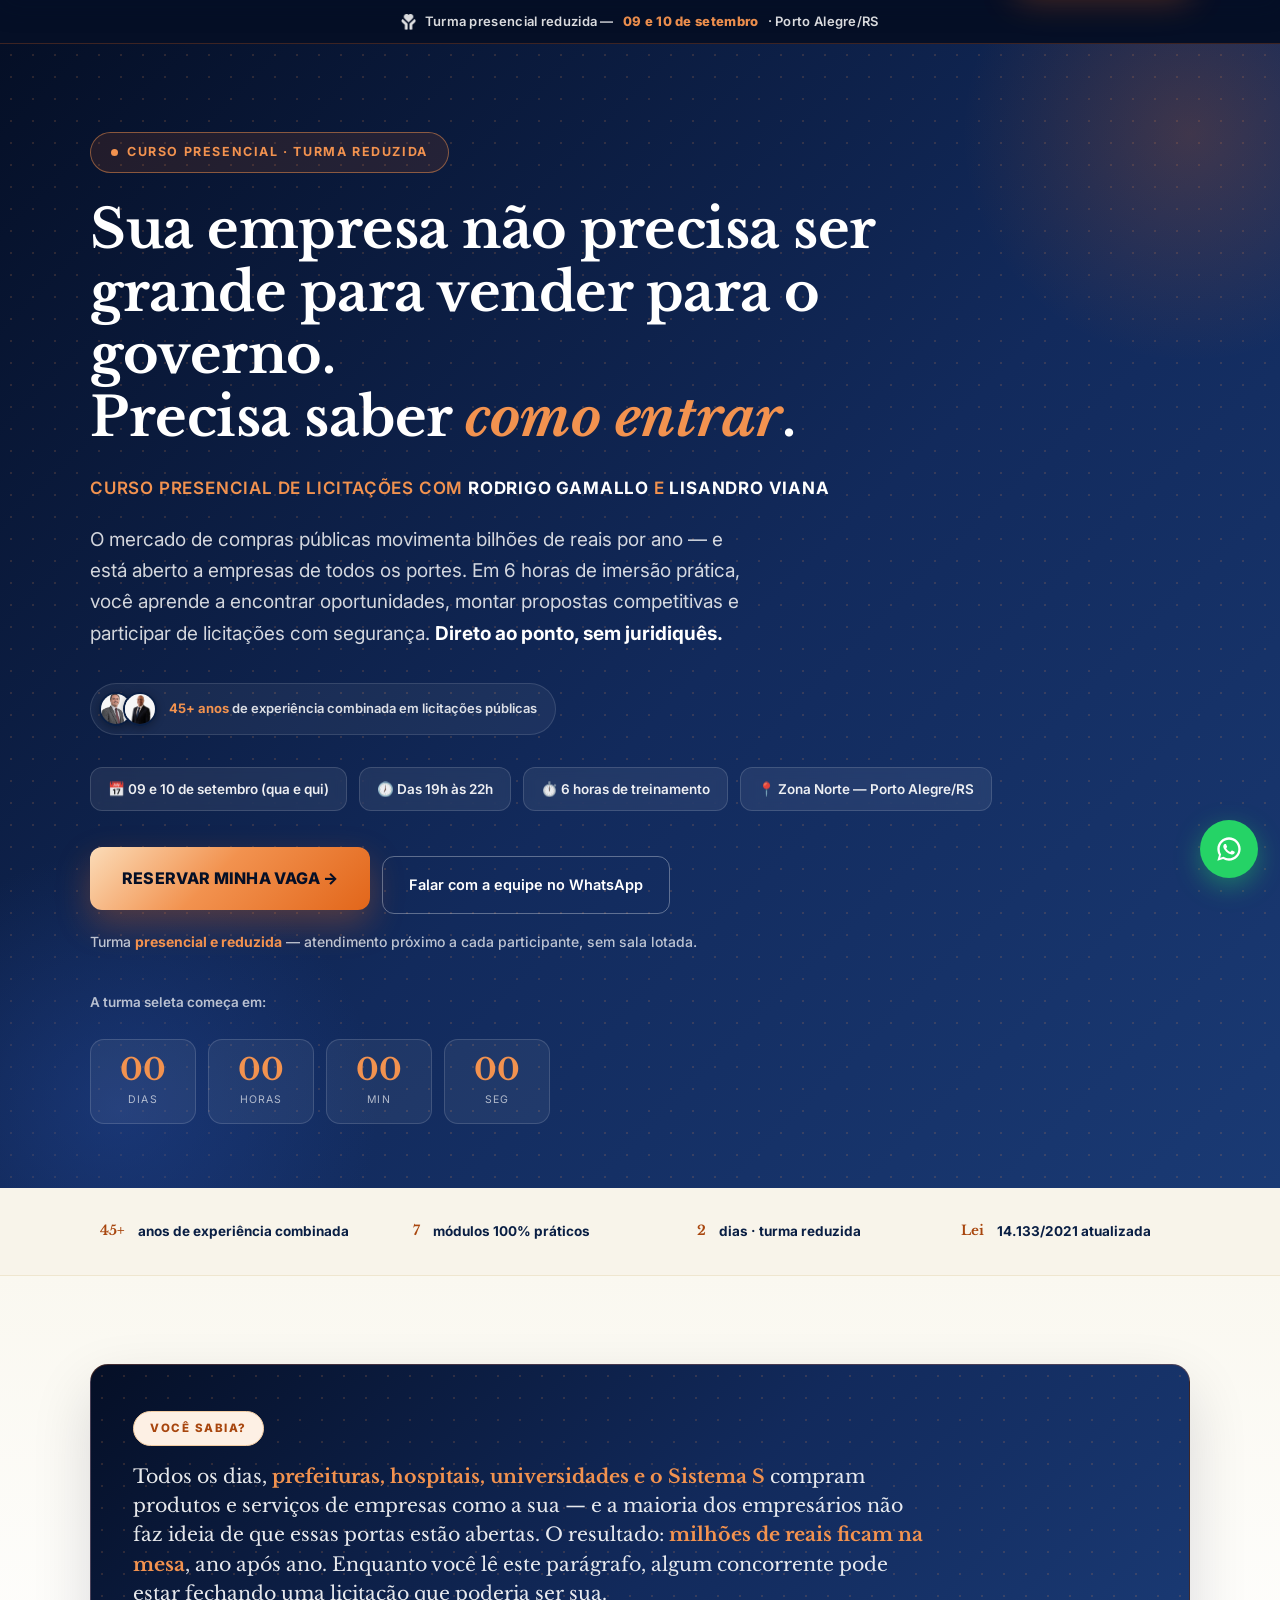
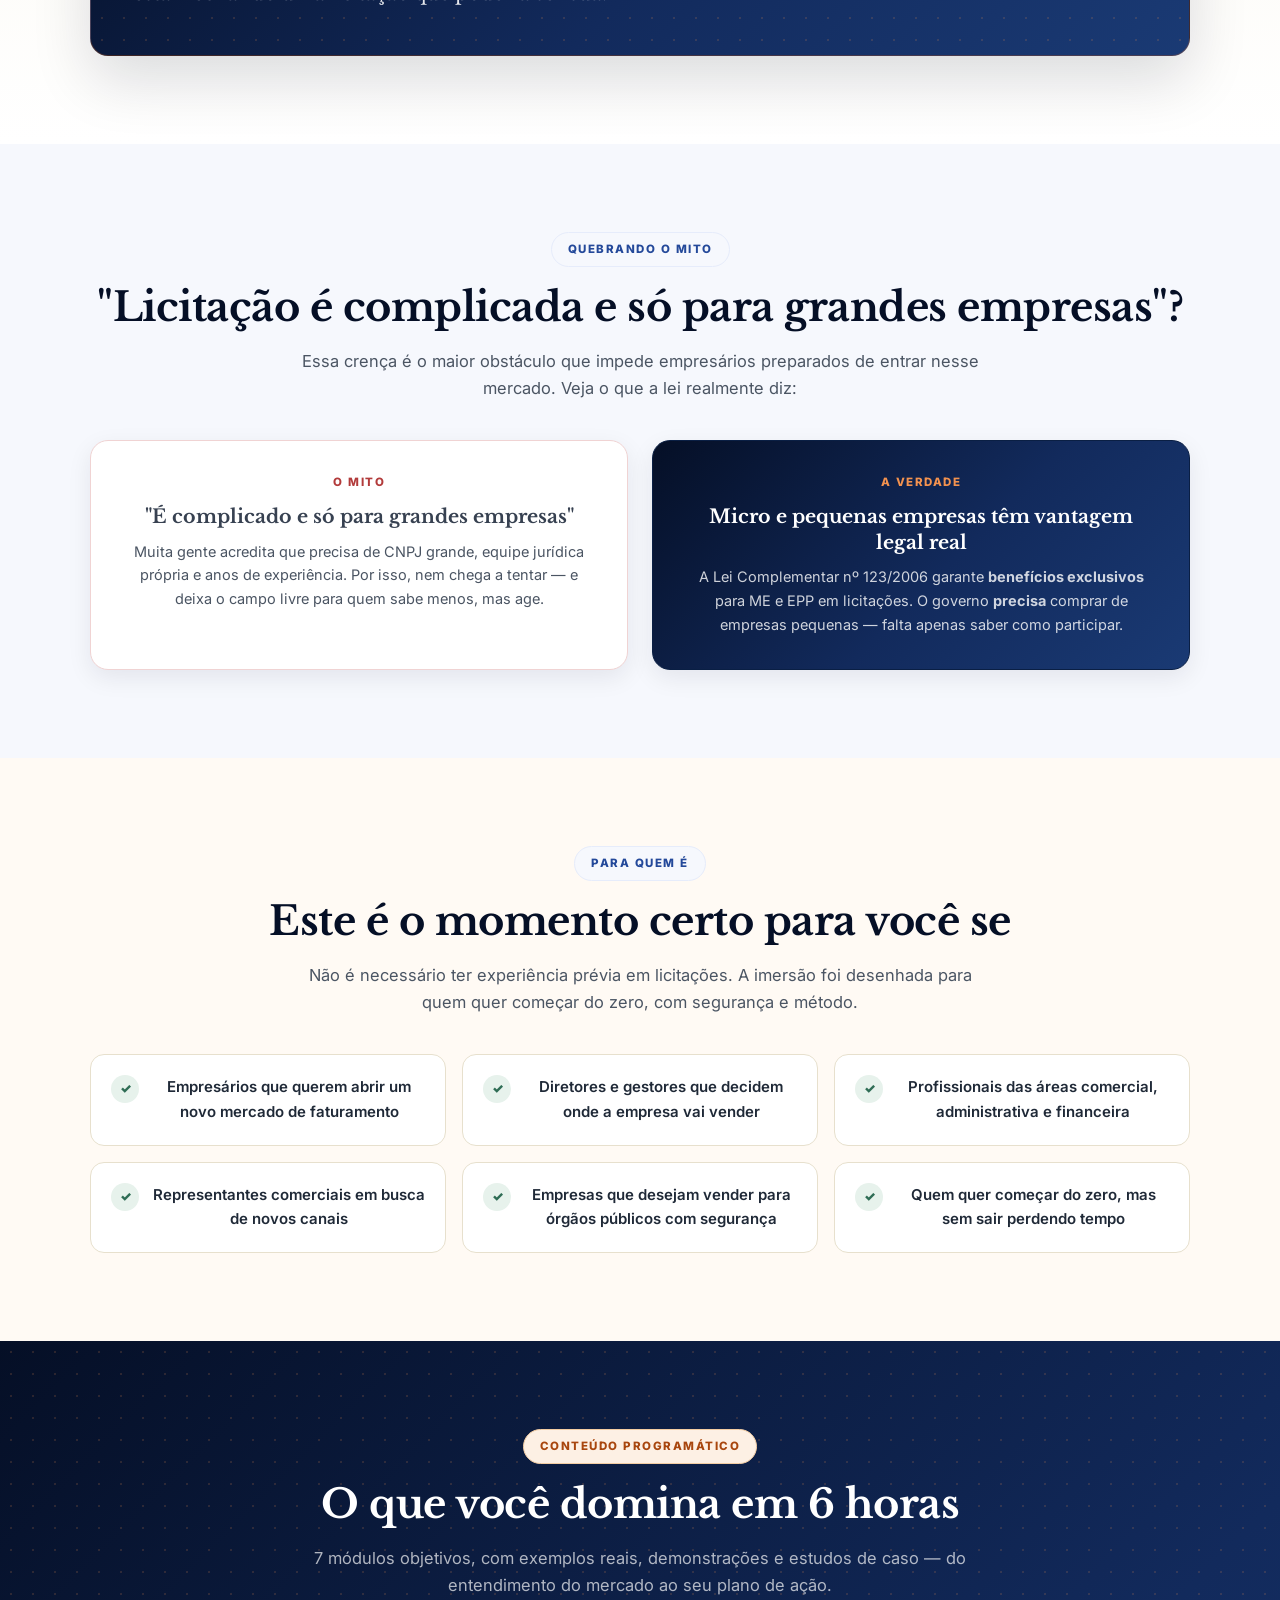
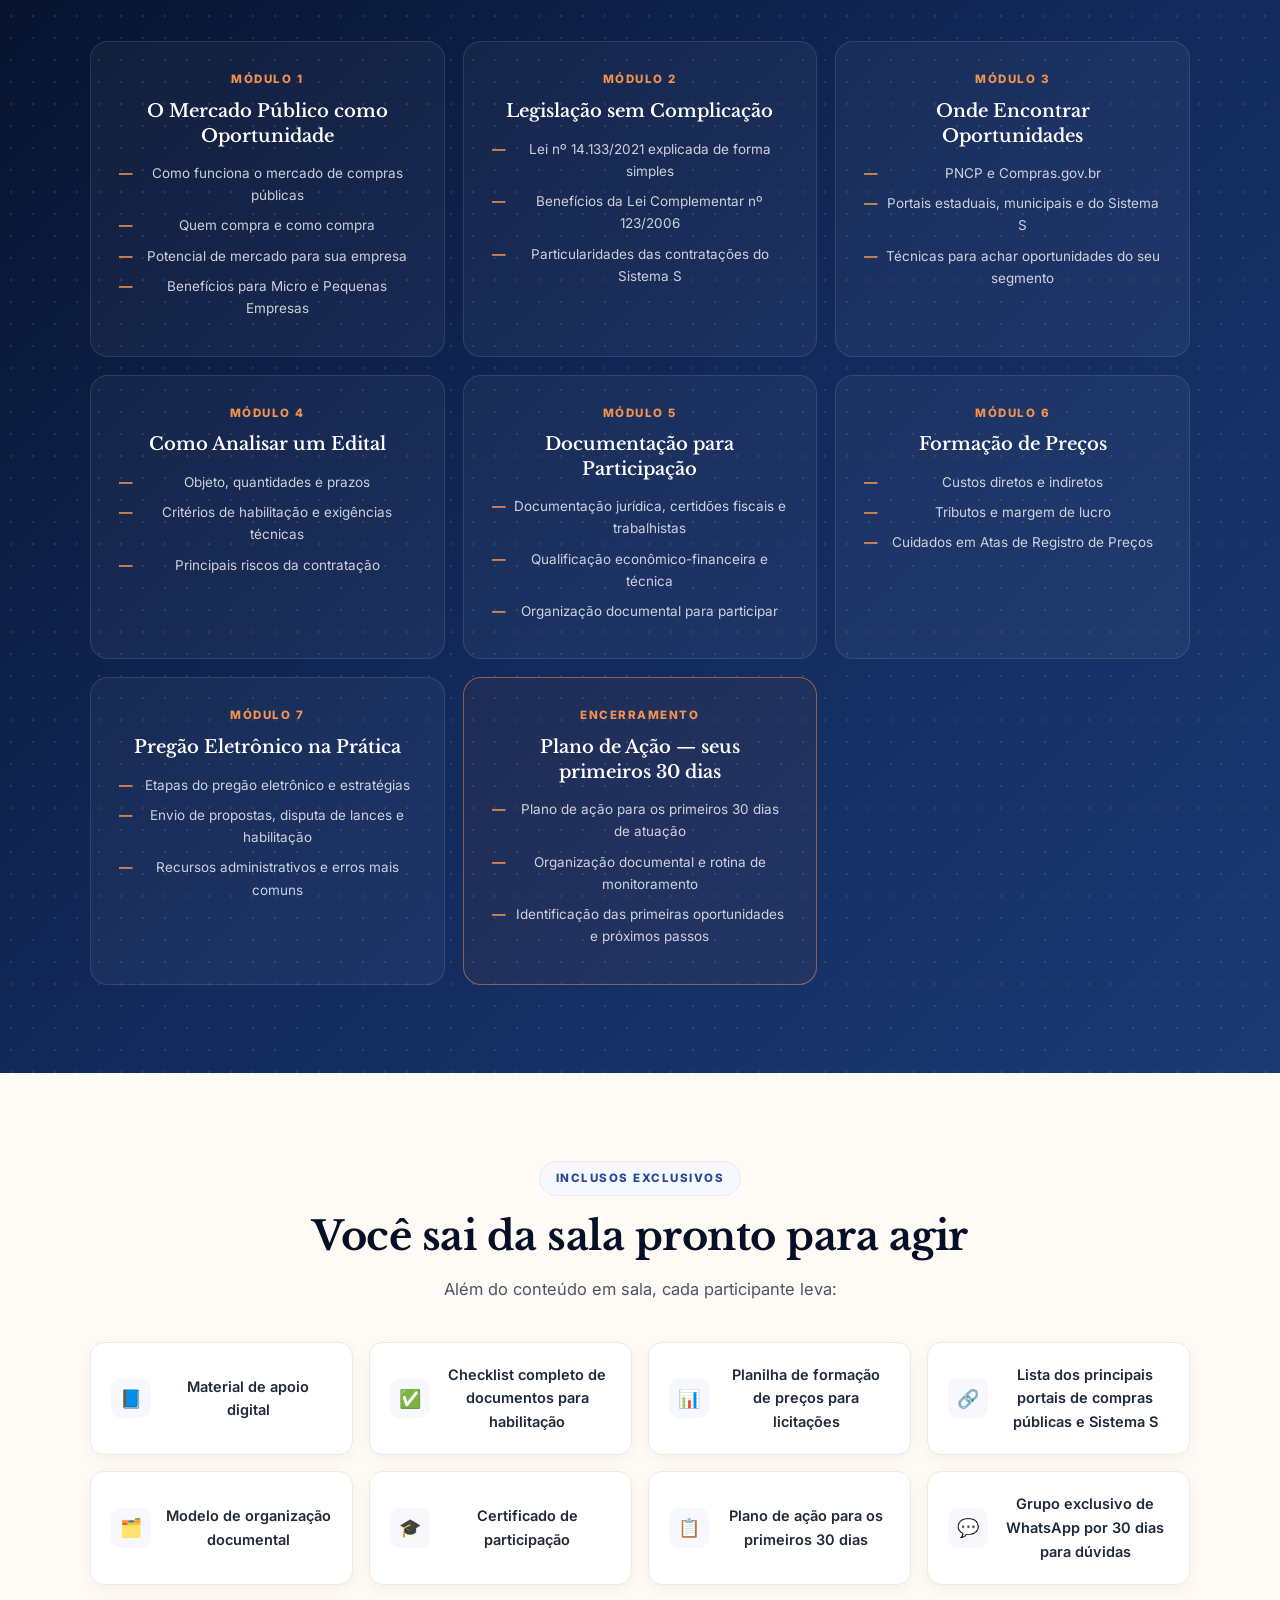
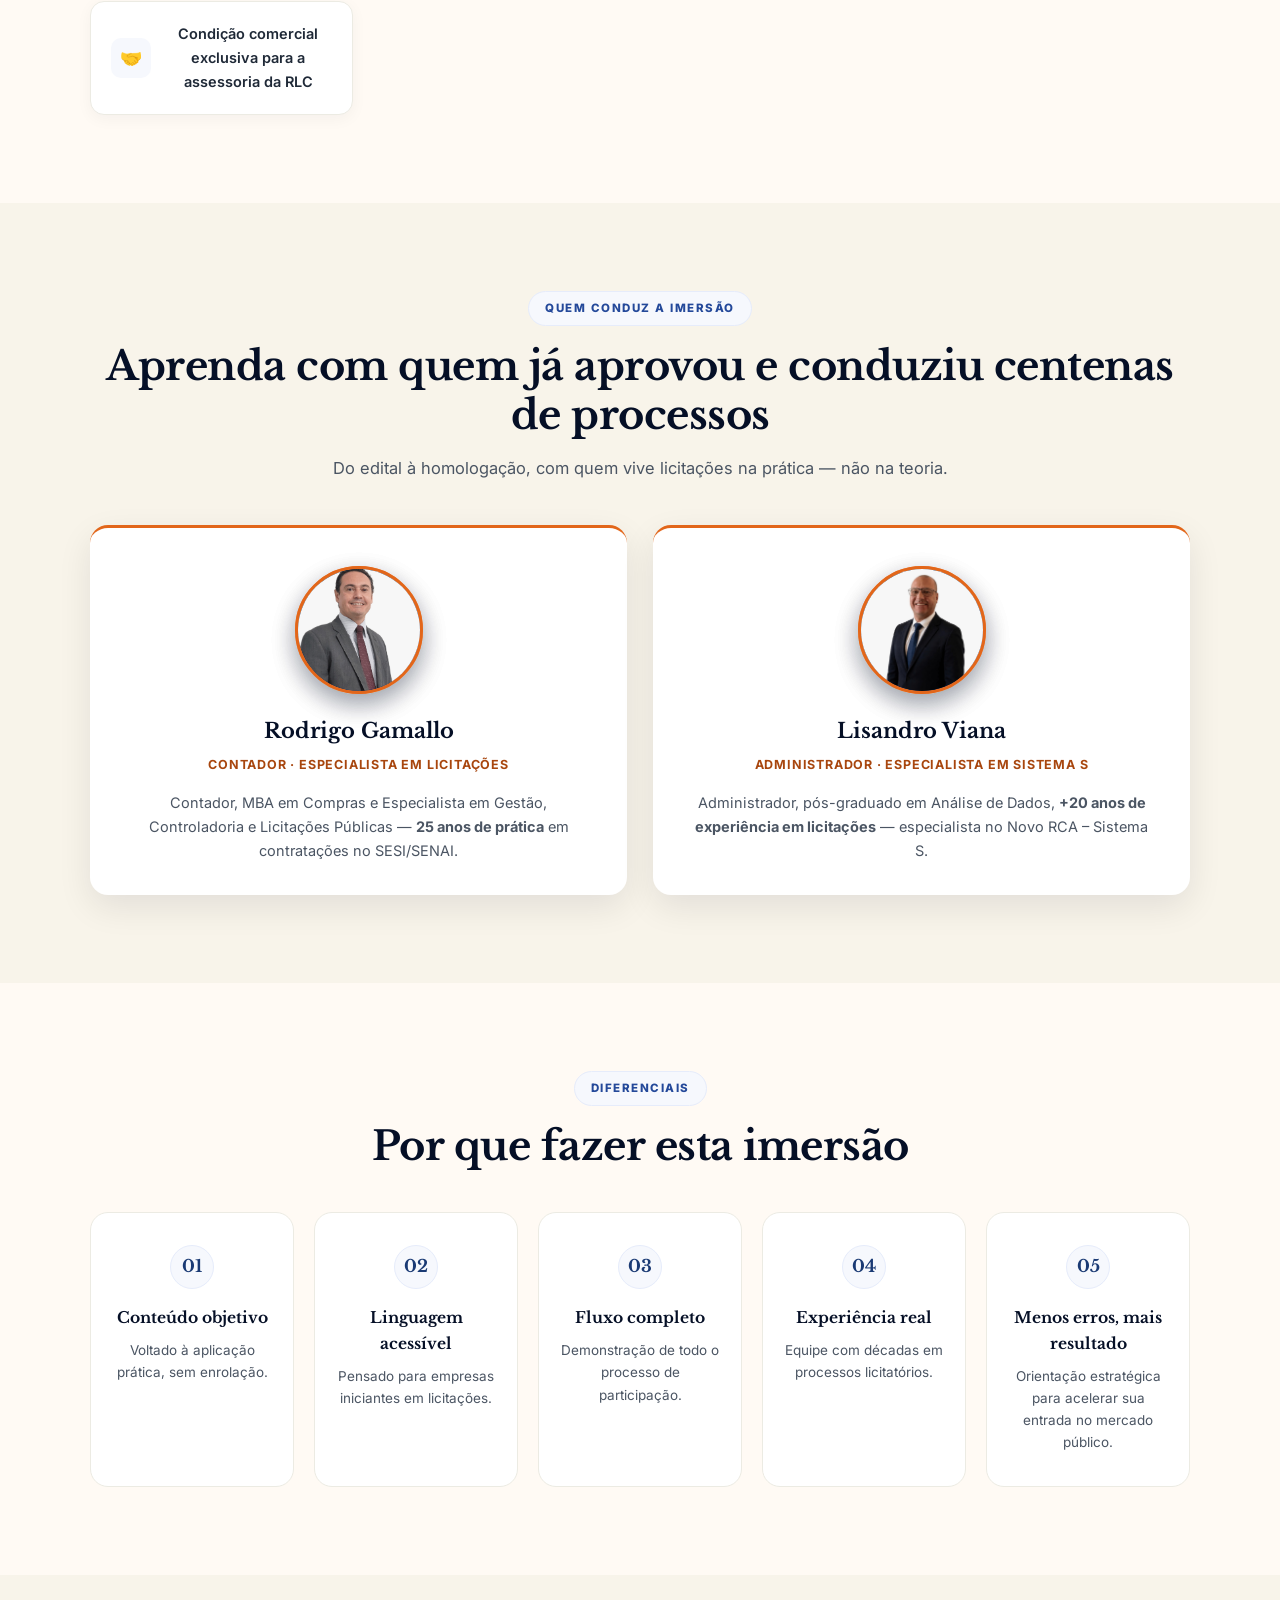
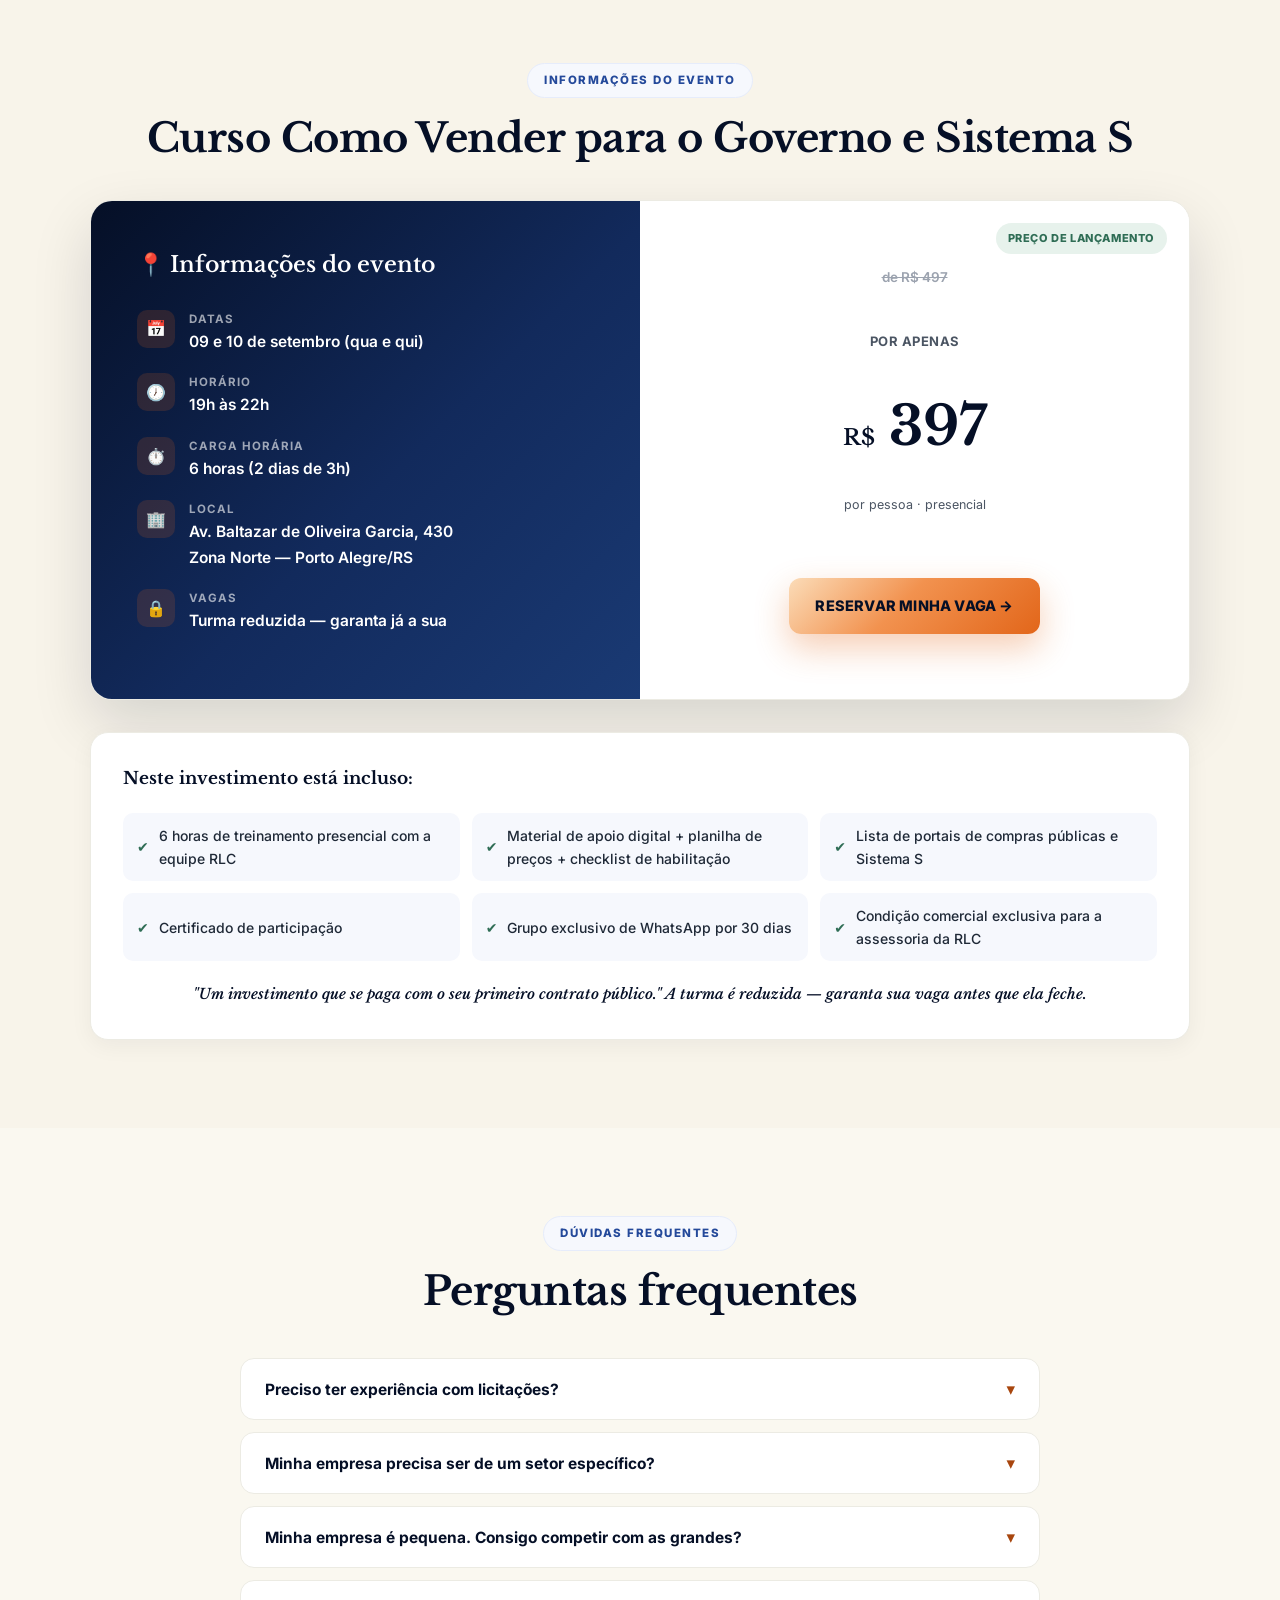
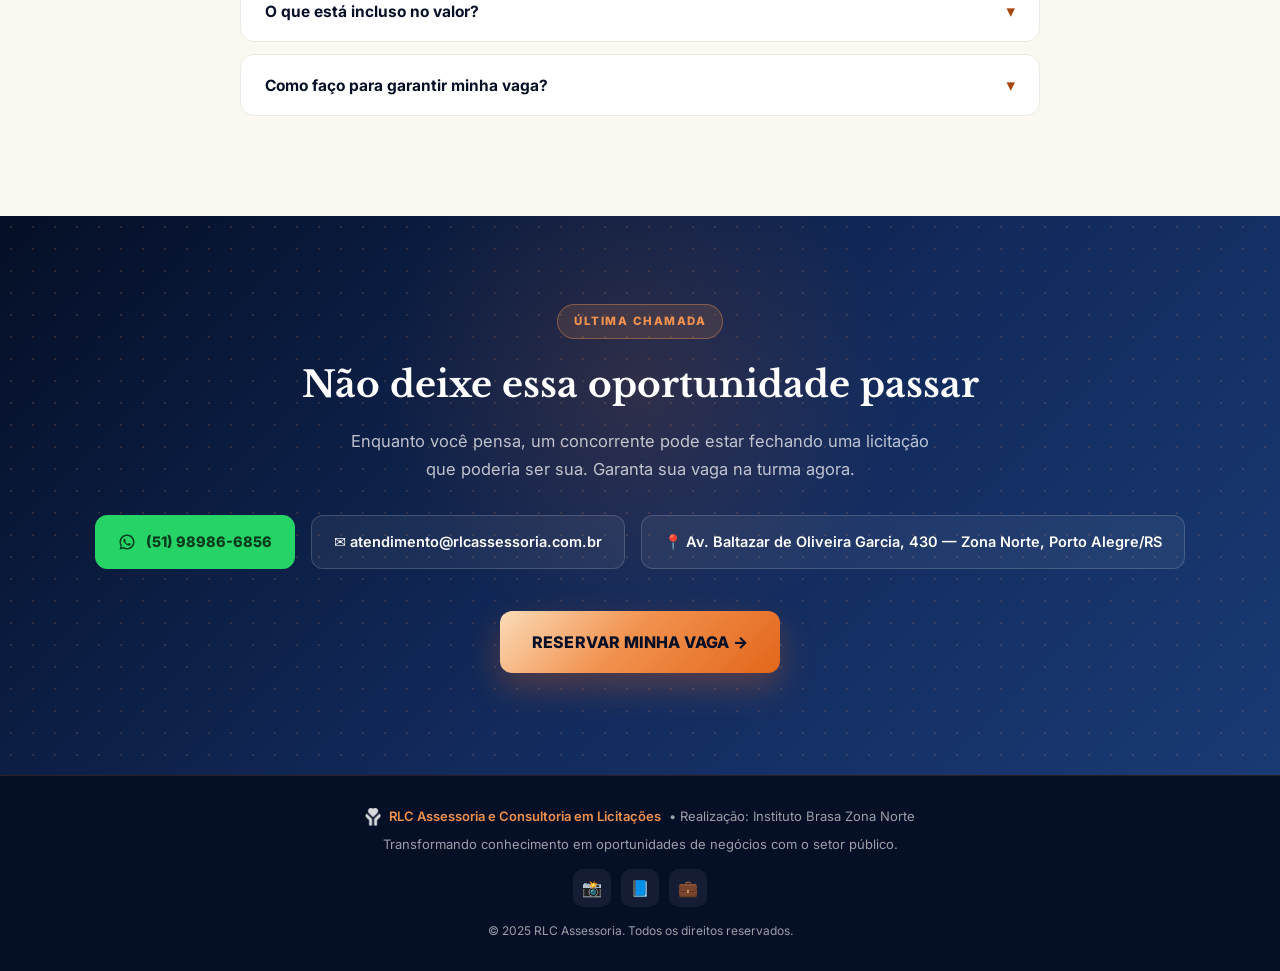
==== index.html @ 9cc41820 "Switch headline font to Libre Baskerville; name the course in hero Replaces Bitter with Libre Basker" ====
<!DOCTYPE html>
<html lang="pt-BR">
<head>
<meta charset="UTF-8" />
<meta name="viewport" content="width=device-width, initial-scale=1.0" />
<title>Como Vender para o Governo e Sistema S | Turma Presencial Reduzida — RLC Assessoria</title>
<meta name="description" content="Imersão presencial de 6 horas para sua empresa entrar no mercado de compras públicas: prefeituras, hospitais e Sistema S. Turma reduzida. 09 e 10 de setembro, Porto Alegre/RS." />
<meta property="og:type" content="website" />
<meta property="og:title" content="Como Vender para o Governo e Sistema S | Turma Presencial Reduzida" />
<meta property="og:description" content="Imersão presencial de 6 horas para sua empresa entrar no mercado de compras públicas. Turma reduzida — 09 e 10 de setembro, Porto Alegre/RS." />
<meta property="og:image" content="https://institutobzn-pixel.github.io/marketing.instituto/assets/og-image.jpg" />
<meta property="og:url" content="https://institutobzn-pixel.github.io/marketing.instituto/" />
<meta property="og:locale" content="pt_BR" />
<meta name="twitter:card" content="summary_large_image" />
<meta name="twitter:title" content="Como Vender para o Governo e Sistema S" />
<meta name="twitter:description" content="Imersão presencial de 6 horas. Turma reduzida — 09 e 10 de setembro, Porto Alegre/RS." />
<meta name="twitter:image" content="https://institutobzn-pixel.github.io/marketing.instituto/assets/og-image.jpg" />
<link rel="icon" type="image/png" href="assets/logo/simbolo-azul-profundo.png" />
<link rel="preconnect" href="https://fonts.googleapis.com" />
<link rel="preconnect" href="https://fonts.gstatic.com" crossorigin />
<link href="https://fonts.googleapis.com/css2?family=Libre+Baskerville:ital,wght@0,400;0,700;1,400&family=Inter:wght@400;500;600;700;800;900&display=swap" rel="stylesheet" />
<style>
  :root {
    --azul-950:#050f26; --azul-900:#0a1f44; --azul-850:#0d264f; --azul-800:#122a5c;
    --azul-700:#1a3a74; --azul-600:#24499a; --azul-100:#e6ecfb; --azul-50:#f6f8fd;
    --marfim:#f8f4ea; --marfim-escuro:#efe6cf;
    --laranja:#e2661a; --laranja-claro:#f2924f; --laranja-suave:#fbdcb8; --laranja-escuro:#a8460e;
    --esmeralda:#2f6d55; --esmeralda-bg:#e7f2ec;
    --vermelho:#b23b3b; --vermelho-bg:#fbeaea;
    --cinza-700:#374151; --cinza-600:#4b5563; --cinza-400:#9ca3af; --branco:#fff;
    --sombra:0 24px 60px rgba(5,15,38,.14); --sombra-sm:0 8px 24px rgba(5,15,38,.08);
    --raio:18px;
    --grad-laranja:linear-gradient(135deg,var(--laranja-suave),var(--laranja-claro) 45%,var(--laranja));
    --grad-azul:linear-gradient(135deg,var(--azul-950),var(--azul-800) 55%,var(--azul-700));
    --pontilhado:radial-gradient(rgba(242,146,79,.16) 1px,transparent 1.5px);
  }
  *{margin:0;padding:0;box-sizing:border-box}
  html{scroll-behavior:smooth}
  body{font-family:'Inter',system-ui,sans-serif;color:var(--cinza-700);background:#fffaf4;line-height:1.65;-webkit-font-smoothing:antialiased}
  .container{max-width:1140px;margin:0 auto;padding:0 20px}
  h1,h2,h3{font-family:'Libre Baskerville',serif}
  em{font-style:italic}

  /* ===== TOPO ===== */
  .topbar{background:var(--azul-950);color:rgba(255,255,255,.88);font-size:13px;font-weight:600;text-align:center;padding:11px 16px;letter-spacing:.3px;border-bottom:1px solid rgba(226,102,26,.25);display:flex;align-items:center;justify-content:center;gap:9px}
  .topbar img{height:16px;width:auto;opacity:.9}
  .topbar span{color:var(--laranja-claro);font-weight:800}

  /* ===== CTA FIXA ===== */
  .cta-fixa{position:fixed;top:0;left:0;right:0;background:var(--azul-950);border-bottom:1px solid rgba(226,102,26,.3);box-shadow:0 8px 24px rgba(5,15,38,.25);z-index:1000;transform:translateY(-100%);transition:transform .3s ease}
  .cta-fixa.visivel{transform:translateY(0)}
  .cta-fixa .container{display:flex;align-items:center;justify-content:space-between;gap:16px;padding:12px 20px}
  .cta-fixa-texto{display:flex;flex-direction:column;color:#fff}
  .cta-fixa-texto b{font-size:14px;font-weight:700}
  .cta-fixa-texto span{font-size:12px;color:rgba(255,255,255,.62)}
  .cta-fixa .cta-principal{padding:11px 22px;font-size:13.5px;margin-bottom:0;white-space:nowrap}
  @media(max-width:640px){ .cta-fixa-texto span{display:none} }

  /* ===== HERO ===== */
  .hero{position:relative;background:var(--pontilhado),var(--grad-azul);background-size:22px 22px,auto;color:#fff;padding:88px 0 0;overflow:hidden}
  .hero::before{content:"";position:absolute;top:-140px;right:-140px;width:460px;height:460px;background:radial-gradient(circle,rgba(226,102,26,.22),transparent 70%);border-radius:50%}
  .hero::after{content:"";position:absolute;bottom:-180px;left:-140px;width:520px;height:520px;background:radial-gradient(circle,rgba(36,73,154,.45),transparent 70%);border-radius:50%}
  .hero .container{position:relative;z-index:2;padding-bottom:64px}
  .badge{display:inline-flex;align-items:center;gap:9px;background:rgba(226,102,26,.12);border:1px solid rgba(242,146,79,.5);color:var(--laranja-claro);font-weight:700;font-size:12.5px;text-transform:uppercase;letter-spacing:1.6px;padding:9px 20px;border-radius:100px;margin-bottom:26px}
  .badge .ponto{width:7px;height:7px;background:var(--laranja-claro);border-radius:50%;animation:pulse 1.8s infinite}
  @keyframes pulse{0%,100%{opacity:1;transform:scale(1)}50%{opacity:.35;transform:scale(.7)}}
  .hero h1{font-size:clamp(32px,5vw,54px);font-weight:800;line-height:1.16;letter-spacing:-.5px;margin-bottom:24px;max-width:820px}
  .hero h1 em{font-style:italic;font-weight:700;color:var(--laranja-claro)}
  .hero .curso-nome{font-size:clamp(15px,1.6vw,17px);font-weight:600;color:var(--laranja-claro);text-transform:uppercase;letter-spacing:.8px;margin-bottom:22px}
  .hero .curso-nome strong{color:#fff;font-weight:700}
  .hero .subtitulo{font-size:clamp(16px,1.9vw,19px);font-weight:400;color:rgba(255,255,255,.82);max-width:660px;margin-bottom:34px}
  .hero .subtitulo strong{color:#fff;font-weight:700}
  .hero-instrutores{display:inline-flex;align-items:center;gap:12px;background:rgba(255,255,255,.05);border:1px solid rgba(255,255,255,.12);padding:8px 18px 8px 8px;border-radius:100px;margin-bottom:32px}
  .hero-instrutores .avatares{display:flex}
  .hero-instrutores .avatares img{width:34px;height:34px;border-radius:50%;object-fit:cover;border:2px solid var(--azul-900);box-shadow:0 2px 8px rgba(0,0,0,.3)}
  .hero-instrutores .avatares img:not(:first-child){margin-left:-10px}
  .hero-instrutores span{font-size:13px;font-weight:600;color:rgba(255,255,255,.85)}
  .hero-instrutores strong{color:var(--laranja-claro);font-weight:700}

  .info-evento{display:flex;flex-wrap:wrap;gap:12px;margin-bottom:36px}
  .info-chip{display:inline-flex;align-items:center;gap:9px;background:rgba(255,255,255,.07);border:1px solid rgba(255,255,255,.14);backdrop-filter:blur(6px);padding:10px 17px;border-radius:12px;font-size:13.5px;font-weight:600;color:rgba(255,255,255,.92)}

  .cta-principal{display:inline-flex;align-items:center;justify-content:center;gap:10px;background:var(--grad-laranja);color:var(--azul-950);font-weight:800;font-size:16px;letter-spacing:.2px;padding:18px 32px;border-radius:12px;text-decoration:none;box-shadow:0 14px 34px rgba(226,102,26,.32);transition:transform .2s,box-shadow .2s;margin-bottom:14px;cursor:pointer;border:none}
  .cta-principal:hover{transform:translateY(-3px);box-shadow:0 20px 44px rgba(226,102,26,.42)}
  .cta-secundario{display:inline-flex;align-items:center;gap:10px;color:#fff;font-weight:600;font-size:14.5px;text-decoration:none;padding:16px 26px;border:1.5px solid rgba(255,255,255,.32);border-radius:12px;margin-left:12px;transition:background .2s,border-color .2s}
  .cta-secundario:hover{background:rgba(255,255,255,.08);border-color:rgba(255,255,255,.5)}
  .cta-linha{display:flex;flex-wrap:wrap;align-items:center}
  .vagas{font-size:14px;color:rgba(255,255,255,.72);font-weight:500;margin-top:6px}
  .vagas b{color:var(--laranja-claro);font-weight:700}

  .countdown-wrap{display:grid;grid-template-columns:repeat(4,1fr);gap:12px;max-width:460px;margin-top:38px}
  .count-item{background:rgba(255,255,255,.06);border:1px solid rgba(255,255,255,.14);border-radius:14px;padding:15px 10px;text-align:center}
  .count-item .num{font-family:'Libre Baskerville',serif;font-size:30px;font-weight:700;color:var(--laranja-claro);line-height:1}
  .count-item .label{font-size:10.5px;text-transform:uppercase;letter-spacing:1.2px;color:rgba(255,255,255,.65);margin-top:6px}
  .countdown-titulo{font-size:13.5px;font-weight:600;color:rgba(255,255,255,.7);margin-bottom:14px}

  /* ===== TRUST BAR ===== */
  .trust-bar{background:var(--marfim);border-bottom:1px solid var(--marfim-escuro)}
  .trust-grid{display:grid;grid-template-columns:repeat(4,1fr);gap:8px;padding:26px 0}
  .trust-item{display:flex;align-items:center;gap:10px;justify-content:center;text-align:center;font-size:13.5px;font-weight:700;color:var(--azul-900);padding:6px 10px}
  .trust-item .marca{color:var(--laranja-escuro);font-family:'Libre Baskerville',serif;font-weight:700}

  /* ===== SEÇÕES ===== */
  section{padding:88px 0}
  .section-tag{display:inline-block;color:var(--azul-600);background:var(--azul-50);border:1px solid var(--azul-100);font-size:11.5px;font-weight:800;text-transform:uppercase;letter-spacing:1.5px;padding:7px 16px;border-radius:100px;margin-bottom:16px}
  .section-tag.laranja{color:var(--laranja-escuro);background:#fdf0e4;border-color:#f3cda3}
  h2.titulo-secao{font-size:clamp(26px,3.4vw,40px);font-weight:700;letter-spacing:-.5px;line-height:1.22;color:var(--azul-950);margin-bottom:16px}
  .subtitulo-secao{font-size:16.5px;color:var(--cinza-600);max-width:680px}
  .centro{text-align:center}
  .centro .subtitulo-secao{margin:0 auto}

  /* ===== VOCÊ SABIA ===== */
  .voce-sabia{background:linear-gradient(180deg,#faf8f0,#fff)}
  .destaque-chamada{background:var(--pontilhado),var(--grad-azul);background-size:22px 22px,auto;color:#fff;border-radius:var(--raio);padding:46px 42px;position:relative;overflow:hidden;box-shadow:var(--sombra);border:1px solid rgba(226,102,26,.25)}
  .destaque-chamada p{font-size:clamp(16px,1.9vw,19px);max-width:800px;color:rgba(255,255,255,.9);font-family:'Libre Baskerville',serif;font-weight:400;line-height:1.55}
  .destaque-chamada b{color:var(--laranja-claro);font-weight:700}

  /* ===== MITO vs VERDADE ===== */
  .mito{background:var(--azul-50)}
  .mito-grid{display:grid;grid-template-columns:1fr 1fr;gap:24px;margin-top:38px}
  .mito-card{border-radius:var(--raio);padding:32px;box-shadow:var(--sombra-sm)}
  .mito-card.mito-falso{background:#fff;border:1.5px solid #f0d3d3}
  .mito-card.mito-verdade{background:var(--grad-azul);color:#fff;border:1.5px solid var(--azul-900)}
  .mito-card .rotulo{font-size:11.5px;font-weight:800;text-transform:uppercase;letter-spacing:1.5px;margin-bottom:12px}
  .mito-falso .rotulo{color:var(--vermelho)}
  .mito-verdade .rotulo{color:var(--laranja-claro)}
  .mito-card h3{font-size:19px;font-weight:700;margin-bottom:10px;line-height:1.35}
  .mito-verdade h3{color:#fff}
  .mito-card p{font-size:14.5px;color:var(--cinza-600)}
  .mito-verdade p{color:rgba(255,255,255,.8)}

  /* ===== PARA QUEM É ===== */
  .perfis{display:grid;grid-template-columns:repeat(auto-fit,minmax(280px,1fr));gap:16px;margin-top:38px}
  .perfil-card{display:flex;align-items:flex-start;gap:14px;background:#fff;border:1px solid #e7e0cd;border-radius:14px;padding:20px;transition:transform .2s,box-shadow .2s,border-color .2s}
  .perfil-card:hover{transform:translateY(-4px);box-shadow:var(--sombra-sm);border-color:var(--laranja-claro)}
  .perfil-card .check{flex-shrink:0;width:28px;height:28px;background:var(--esmeralda-bg);color:var(--esmeralda);border-radius:50%;display:grid;place-items:center;font-size:13px;font-weight:900}
  .perfil-card p{font-weight:600;color:#1f2937;font-size:15px}

  /* ===== MÓDULOS ===== */
  .modulos{background:var(--pontilhado),var(--grad-azul);background-size:22px 22px,auto;color:#fff}
  .modulos h2.titulo-secao{color:#fff}
  .modulos .subtitulo-secao{color:rgba(255,255,255,.68)}
  .modulos-grid{display:grid;grid-template-columns:repeat(auto-fit,minmax(320px,1fr));gap:18px;margin-top:42px}
  .modulo-card{background:rgba(255,255,255,.04);border:1px solid rgba(255,255,255,.1);border-radius:var(--raio);padding:28px;transition:transform .25s,background .25s,border-color .25s;display:flex;flex-direction:column}
  .modulo-card:hover{transform:translateY(-5px);background:rgba(255,255,255,.07);border-color:rgba(242,146,79,.45)}
  .modulo-num{font-size:11.5px;font-weight:800;text-transform:uppercase;letter-spacing:1.5px;color:var(--laranja-claro);margin-bottom:10px}
  .modulo-card h3{font-size:18px;font-weight:600;margin-bottom:14px;line-height:1.35}
  .modulo-card ul{list-style:none}
  .modulo-card li{font-size:13.5px;color:rgba(255,255,255,.78);padding-left:20px;position:relative;margin-bottom:8px}
  .modulo-card li::before{content:"—";position:absolute;left:0;color:var(--laranja-claro);font-weight:700}

  /* ===== BÔNUS ===== */
  .bonus-grid{display:grid;grid-template-columns:repeat(auto-fit,minmax(240px,1fr));gap:16px;margin-top:38px}
  .bonus-item{background:#fff;border:1px solid #ecebe3;border-radius:14px;padding:20px;display:flex;align-items:center;gap:13px;font-weight:600;color:#1f2937;font-size:14.5px;box-shadow:0 4px 16px rgba(5,15,38,.045)}
  .bonus-item .icone{width:40px;height:40px;background:var(--azul-50);color:var(--azul-600);border-radius:10px;display:grid;place-items:center;font-size:18px;flex-shrink:0}

  /* ===== INSTRUTORES ===== */
  .instrutores{background:var(--marfim)}
  .instrutor-grid{display:grid;grid-template-columns:repeat(auto-fit,minmax(320px,1fr));gap:26px;margin-top:42px}
  .instrutor-card{background:#fff;border-radius:var(--raio);padding:38px 34px 32px;box-shadow:0 12px 34px rgba(5,15,38,.09);border-top:3px solid var(--laranja);text-align:center}
  .instrutor-foto-wrap{position:relative;width:128px;height:128px;margin:0 auto 20px}
  .instrutor-foto-fallback{width:128px;height:128px;border-radius:50%;background:var(--grad-azul);color:var(--laranja-claro);display:grid;place-items:center;font-family:'Libre Baskerville',serif;font-size:38px;font-weight:600;border:3px solid var(--laranja-claro);box-shadow:0 10px 24px rgba(5,15,38,.22)}
  .instrutor-foto{position:absolute;inset:0;width:128px;height:128px;border-radius:50%;object-fit:cover;box-shadow:0 10px 24px rgba(5,15,38,.22);border:3px solid var(--laranja)}
  .instrutor-card h3{font-size:21px;font-weight:700;color:var(--azul-950)}
  .instrutor-card .cargo{font-size:12.5px;color:var(--laranja-escuro);font-weight:700;text-transform:uppercase;letter-spacing:.8px;margin:7px 0 15px}
  .instrutor-card p{font-size:14.5px;color:var(--cinza-600)}

  /* ===== POR QUE FAZER ===== */
  .motivos-grid{display:grid;grid-template-columns:repeat(auto-fit,minmax(200px,1fr));gap:20px;margin-top:42px}
  .motivo-card{text-align:center;padding:32px 20px;background:#fff;border:1px solid #ecebe3;border-radius:var(--raio);transition:transform .2s,box-shadow .2s}
  .motivo-card:hover{transform:translateY(-5px);box-shadow:var(--sombra-sm)}
  .motivo-card .marca-num{width:44px;height:44px;margin:0 auto 16px;border-radius:50%;background:var(--azul-50);color:var(--azul-700);display:grid;place-items:center;font-family:'Libre Baskerville',serif;font-weight:700;font-size:17px;border:1px solid var(--azul-100)}
  .motivo-card h3{font-size:15.5px;font-weight:700;color:var(--azul-950);margin-bottom:8px}
  .motivo-card p{font-size:13.5px;color:var(--cinza-600)}

  /* ===== EVENTO + INVESTIMENTO ===== */
  .evento-card{display:grid;grid-template-columns:1fr 1fr;gap:0;background:#fff;border-radius:22px;overflow:hidden;box-shadow:var(--sombra);border:1px solid #ecebe3;margin-top:38px}
  .evento-info{background:var(--grad-azul);color:#fff;padding:46px}
  .evento-info h3{font-size:22px;font-weight:600;margin-bottom:26px}
  .evento-linha{display:flex;gap:14px;margin-bottom:19px;align-items:flex-start}
  .evento-linha .icone{width:38px;height:38px;background:rgba(226,102,26,.16);border-radius:10px;display:grid;place-items:center;flex-shrink:0;font-size:16px}
  .evento-linha .rotulo{font-size:11.5px;text-transform:uppercase;letter-spacing:1px;color:rgba(255,255,255,.6);font-weight:700}
  .evento-linha .valor{font-size:15.5px;font-weight:600}
  .evento-preco{position:relative;display:grid;place-items:center;padding:46px;text-align:center;background:#fff}
  .evento-preco .selo{position:absolute;top:22px;right:22px;background:var(--esmeralda-bg);color:var(--esmeralda);font-size:11px;font-weight:800;text-transform:uppercase;letter-spacing:.6px;padding:6px 12px;border-radius:100px}
  .evento-preco .de{font-size:13.5px;color:var(--cinza-400);text-decoration:line-through;font-weight:600}
  .evento-preco .por{font-size:13px;font-weight:700;color:var(--cinza-600);margin-top:6px;text-transform:uppercase;letter-spacing:.5px}
  .evento-preco .preco{font-family:'Libre Baskerville',serif;font-size:54px;font-weight:700;color:var(--azul-950);line-height:1;margin:10px 0 4px}
  .evento-preco .preco small{font-size:22px;font-weight:600}
  .evento-preco .pagamento{font-size:12.5px;color:var(--cinza-600);margin-bottom:26px}
  .evento-preco .cta-principal{font-size:14.5px;padding:16px 26px;margin-bottom:0}
  .incluso{margin-top:32px;background:#fff;border:1px solid #ecebe3;border-radius:var(--raio);padding:32px;box-shadow:0 6px 22px rgba(5,15,38,.05)}
  .incluso h3{font-size:17px;font-weight:700;color:var(--azul-950);margin-bottom:20px}
  .incluso-grid{display:grid;grid-template-columns:repeat(auto-fit,minmax(280px,1fr));gap:12px}
  .incluso-item{display:flex;align-items:center;gap:10px;font-size:14px;font-weight:500;color:#1f2937;padding:11px 14px;background:var(--azul-50);border-radius:10px}
  .incluso-item .check{color:var(--esmeralda);font-weight:900;flex-shrink:0}
  .nota-investimento{text-align:center;margin-top:22px;font-size:14.5px;color:var(--azul-950);font-weight:600;font-family:'Libre Baskerville',serif;font-style:italic}

  /* ===== FAQ ===== */
  .faq{background:#faf8f0}
  .faq-lista{max-width:800px;margin:42px auto 0}
  .faq-item{background:#fff;border:1px solid #ecebe3;border-radius:14px;margin-bottom:12px;overflow:hidden;transition:box-shadow .2s}
  .faq-item.ativo{box-shadow:0 8px 26px rgba(5,15,38,.09);border-color:var(--laranja-claro)}
  .faq-pergunta{width:100%;background:none;border:none;padding:20px 24px;font-family:inherit;font-size:15.5px;font-weight:700;color:var(--azul-950);text-align:left;cursor:pointer;display:flex;justify-content:space-between;align-items:center;gap:16px}
  .faq-pergunta .seta{transition:transform .3s;color:var(--laranja-escuro);flex-shrink:0;font-size:17px}
  .faq-item.ativo .faq-pergunta .seta{transform:rotate(180deg)}
  .faq-resposta{max-height:0;overflow:hidden;transition:max-height .35s ease}
  .faq-resposta p{padding:0 24px 22px;font-size:14.5px;color:var(--cinza-600)}

  /* ===== CONTATO FINAL ===== */
  .contato-final{background:var(--pontilhado),var(--grad-azul);background-size:22px 22px,auto;color:#fff;text-align:center;position:relative;overflow:hidden}
  .contato-final::before{content:"";position:absolute;top:-90px;left:50%;transform:translateX(-50%);width:520px;height:520px;background:radial-gradient(circle,rgba(226,102,26,.15),transparent 70%);border-radius:50%}
  .contato-final .container{position:relative;z-index:2}
  .contato-final .section-tag{background:rgba(242,146,79,.14);border-color:rgba(242,146,79,.4);color:var(--laranja-claro)}
  .contato-final h2{font-size:clamp(24px,3.2vw,36px);font-weight:700;margin-bottom:14px;color:#fff}
  .contato-final p{color:rgba(255,255,255,.72);font-size:16.5px;margin-bottom:32px;max-width:600px;margin-left:auto;margin-right:auto}
  .contato-meios{display:flex;flex-wrap:wrap;justify-content:center;gap:16px;margin-bottom:42px}
  .contato-meio{display:inline-flex;align-items:center;gap:10px;background:rgba(255,255,255,.06);border:1px solid rgba(255,255,255,.16);color:#fff;text-decoration:none;font-weight:600;font-size:14.5px;padding:14px 22px;border-radius:12px;transition:background .2s,transform .2s}
  .contato-meio:hover{background:rgba(255,255,255,.14);transform:translateY(-2px)}
  .contato-meio.whats{background:#25d366;border-color:#25d366;color:#063b1c;font-weight:800}
  .contato-meio.whats:hover{background:#1fbd5a}

  /* ===== RODAPÉ ===== */
  footer{background:var(--azul-950);border-top:1px solid rgba(226,102,26,.18);color:rgba(255,255,255,.6);text-align:center;padding:30px 20px;font-size:13px}
  footer .realizacao{color:var(--laranja-claro);font-weight:600}
  footer .redes{margin-top:14px;display:flex;justify-content:center;gap:10px}
  footer .redes a{width:38px;height:38px;border-radius:10px;background:rgba(255,255,255,.06);display:grid;place-items:center;color:#fff;text-decoration:none;font-size:16px;transition:background .2s,transform .2s}
  footer .redes a:hover{background:var(--laranja);color:var(--azul-950);transform:translateY(-2px)}
  footer .copyright{margin-top:14px;font-size:12px}

  /* ===== ANIMAÇÃO ===== */
  .reveal{opacity:0;transform:translateY(28px);transition:opacity .7s ease,transform .7s ease}
  .reveal.visivel{opacity:1;transform:translateY(0)}

  /* ===== WHATSAPP FLUTUANTE ===== */
  .whats-flutuante{position:fixed;bottom:22px;right:22px;width:58px;height:58px;background:#25d366;border-radius:50%;display:grid;place-items:center;box-shadow:0 8px 26px rgba(37,211,102,.42);z-index:999;transition:transform .2s}
  .whats-flutuante:hover{transform:scale(1.08)}

  /* ===== RESPONSIVO ===== */
  @media(max-width:768px){
    section{padding:60px 0}
    .hero{padding:60px 0 0}
    .hero .container{padding-bottom:48px}
    .cta-secundario{margin-left:0;margin-top:12px}
    .countdown-wrap{grid-template-columns:repeat(4,1fr);max-width:100%}
    .trust-grid{grid-template-columns:repeat(2,1fr)}
    .evento-card{grid-template-columns:1fr}
    .evento-info,.evento-preco{padding:32px 24px}
    .cta-principal{width:100%;justify-content:center;text-align:center}
    .mito-grid{grid-template-columns:1fr}
  }
</style>
</head>
<body>

<div class="topbar"><img src="assets/logo/simbolo-branco.png" alt="" aria-hidden="true" /> Turma presencial reduzida — <span>09 e 10 de setembro</span> · Porto Alegre/RS</div>

<!-- ===== CTA FIXA (aparece ao rolar) ===== -->
<div class="cta-fixa" id="cta-fixa">
  <div class="container">
    <div class="cta-fixa-texto"><b>Como Vender para o Governo e Sistema S</b><span>09 e 10 de setembro · Turma presencial reduzida</span></div>
    <a class="cta-principal" href="https://wa.me/5551989866856?text=Quero%20garantir%20minha%20vaga%20no%20curso%20Como%20Vender%20para%20o%20Governo%20e%20Sistema%20S" target="_blank" rel="noopener">RESERVAR VAGA →</a>
  </div>
</div>

<!-- ===== HERO ===== -->
<header class="hero">
  <div class="container">
    <span class="badge"><span class="ponto"></span> Curso Presencial · Turma Reduzida</span>
    <h1>Sua empresa não precisa ser grande para vender para o governo.<br />Precisa saber <em>como entrar</em>.</h1>
    <p class="curso-nome">Curso Presencial de Licitações com <strong>Rodrigo Gamallo</strong> e <strong>Lisandro Viana</strong></p>
    <p class="subtitulo">O mercado de compras públicas movimenta bilhões de reais por ano — e está aberto a empresas de todos os portes. Em 6 horas de imersão prática, você aprende a encontrar oportunidades, montar propostas competitivas e participar de licitações com segurança. <strong>Direto ao ponto, sem juridiquês.</strong></p>
    <div class="hero-instrutores">
      <span class="avatares">
        <img src="assets/instrutores/rodrigo-gamallo.jpg" alt="Rodrigo Gamallo" onerror="this.style.display='none'" />
        <img src="assets/instrutores/lisandro-viana.jpg" alt="Lisandro Viana" onerror="this.style.display='none'" />
      </span>
      <span><strong>45+ anos</strong> de experiência combinada em licitações públicas</span>
    </div>
    <div class="info-evento">
      <span class="info-chip">📅 09 e 10 de setembro (qua e qui)</span>
      <span class="info-chip">🕖 Das 19h às 22h</span>
      <span class="info-chip">⏱️ 6 horas de treinamento</span>
      <span class="info-chip">📍 Zona Norte — Porto Alegre/RS</span>
    </div>
    <div class="cta-linha">
      <a class="cta-principal" href="https://wa.me/5551989866856?text=Quero%20garantir%20minha%20vaga%20no%20curso%20Como%20Vender%20para%20o%20Governo%20e%20Sistema%20S" target="_blank" rel="noopener">
        RESERVAR MINHA VAGA →
      </a>
      <a class="cta-secundario" href="https://wa.me/5551989866856" target="_blank" rel="noopener">Falar com a equipe no WhatsApp</a>
    </div>
    <p class="vagas">Turma <b>presencial e reduzida</b> — atendimento próximo a cada participante, sem sala lotada.</p>
    <div class="countdown-wrap">
      <div class="countdown-titulo" style="grid-column:1/-1">A turma seleta começa em:</div>
      <div class="count-item"><div class="num" id="cd-dias">00</div><div class="label">Dias</div></div>
      <div class="count-item"><div class="num" id="cd-horas">00</div><div class="label">Horas</div></div>
      <div class="count-item"><div class="num" id="cd-min">00</div><div class="label">Min</div></div>
      <div class="count-item"><div class="num" id="cd-seg">00</div><div class="label">Seg</div></div>
    </div>
  </div>
</header>

<!-- ===== TRUST BAR ===== -->
<div class="trust-bar">
  <div class="container">
    <div class="trust-grid">
      <div class="trust-item"><span class="marca">45+</span>&nbsp;anos de experiência combinada</div>
      <div class="trust-item"><span class="marca">7</span>&nbsp;módulos 100% práticos</div>
      <div class="trust-item"><span class="marca">2</span>&nbsp;dias · turma reduzida</div>
      <div class="trust-item"><span class="marca">Lei</span>&nbsp;14.133/2021 atualizada</div>
    </div>
  </div>
</div>

<!-- ===== VOCÊ SABIA ===== -->
<section class="voce-sabia">
  <div class="container">
    <div class="destaque-chamada reveal">
      <span class="section-tag laranja">Você sabia?</span>
      <p>Todos os dias, <b>prefeituras, hospitais, universidades e o Sistema S</b> compram produtos e serviços de empresas como a sua — e a maioria dos empresários não faz ideia de que essas portas estão abertas. O resultado: <b>milhões de reais ficam na mesa</b>, ano após ano. Enquanto você lê este parágrafo, algum concorrente pode estar fechando uma licitação que poderia ser sua.</p>
    </div>
  </div>
</section>

<!-- ===== MITO vs VERDADE ===== -->
<section class="mito">
  <div class="container centro">
    <span class="section-tag">Quebrando o mito</span>
    <h2 class="titulo-secao">"Licitação é complicada e só para grandes empresas"?</h2>
    <p class="subtitulo-secao">Essa crença é o maior obstáculo que impede empresários preparados de entrar nesse mercado. Veja o que a lei realmente diz:</p>
    <div class="mito-grid">
      <div class="mito-card mito-falso reveal">
        <div class="rotulo">O mito</div>
        <h3>"É complicado e só para grandes empresas"</h3>
        <p>Muita gente acredita que precisa de CNPJ grande, equipe jurídica própria e anos de experiência. Por isso, nem chega a tentar — e deixa o campo livre para quem sabe menos, mas age.</p>
      </div>
      <div class="mito-card mito-verdade reveal">
        <div class="rotulo">A verdade</div>
        <h3>Micro e pequenas empresas têm vantagem legal real</h3>
        <p>A Lei Complementar nº 123/2006 garante <strong>benefícios exclusivos</strong> para ME e EPP em licitações. O governo <strong>precisa</strong> comprar de empresas pequenas — falta apenas saber como participar.</p>
      </div>
    </div>
  </div>
</section>

<!-- ===== PARA QUEM É ===== -->
<section>
  <div class="container centro">
    <span class="section-tag">Para quem é</span>
    <h2 class="titulo-secao">Este é o momento certo para você se</h2>
    <p class="subtitulo-secao">Não é necessário ter experiência prévia em licitações. A imersão foi desenhada para quem quer começar do zero, com segurança e método.</p>
    <div class="perfis">
      <div class="perfil-card reveal"><span class="check">✓</span><p>Empresários que querem abrir um novo mercado de faturamento</p></div>
      <div class="perfil-card reveal"><span class="check">✓</span><p>Diretores e gestores que decidem onde a empresa vai vender</p></div>
      <div class="perfil-card reveal"><span class="check">✓</span><p>Profissionais das áreas comercial, administrativa e financeira</p></div>
      <div class="perfil-card reveal"><span class="check">✓</span><p>Representantes comerciais em busca de novos canais</p></div>
      <div class="perfil-card reveal"><span class="check">✓</span><p>Empresas que desejam vender para órgãos públicos com segurança</p></div>
      <div class="perfil-card reveal"><span class="check">✓</span><p>Quem quer começar do zero, mas sem sair perdendo tempo</p></div>
    </div>
  </div>
</section>

<!-- ===== MÓDULOS ===== -->
<section class="modulos">
  <div class="container centro">
    <span class="section-tag laranja">Conteúdo programático</span>
    <h2 class="titulo-secao">O que você domina em 6 horas</h2>
    <p class="subtitulo-secao">7 módulos objetivos, com exemplos reais, demonstrações e estudos de caso — do entendimento do mercado ao seu plano de ação.</p>
    <div class="modulos-grid">
      <div class="modulo-card reveal">
        <span class="modulo-num">Módulo 1</span>
        <h3>O Mercado Público como Oportunidade</h3>
        <ul><li>Como funciona o mercado de compras públicas</li><li>Quem compra e como compra</li><li>Potencial de mercado para sua empresa</li><li>Benefícios para Micro e Pequenas Empresas</li></ul>
      </div>
      <div class="modulo-card reveal">
        <span class="modulo-num">Módulo 2</span>
        <h3>Legislação sem Complicação</h3>
        <ul><li>Lei nº 14.133/2021 explicada de forma simples</li><li>Benefícios da Lei Complementar nº 123/2006</li><li>Particularidades das contratações do Sistema S</li></ul>
      </div>
      <div class="modulo-card reveal">
        <span class="modulo-num">Módulo 3</span>
        <h3>Onde Encontrar Oportunidades</h3>
        <ul><li>PNCP e Compras.gov.br</li><li>Portais estaduais, municipais e do Sistema S</li><li>Técnicas para achar oportunidades do seu segmento</li></ul>
      </div>
      <div class="modulo-card reveal">
        <span class="modulo-num">Módulo 4</span>
        <h3>Como Analisar um Edital</h3>
        <ul><li>Objeto, quantidades e prazos</li><li>Critérios de habilitação e exigências técnicas</li><li>Principais riscos da contratação</li></ul>
      </div>
      <div class="modulo-card reveal">
        <span class="modulo-num">Módulo 5</span>
        <h3>Documentação para Participação</h3>
        <ul><li>Documentação jurídica, certidões fiscais e trabalhistas</li><li>Qualificação econômico-financeira e técnica</li><li>Organização documental para participar</li></ul>
      </div>
      <div class="modulo-card reveal">
        <span class="modulo-num">Módulo 6</span>
        <h3>Formação de Preços</h3>
        <ul><li>Custos diretos e indiretos</li><li>Tributos e margem de lucro</li><li>Cuidados em Atas de Registro de Preços</li></ul>
      </div>
      <div class="modulo-card reveal">
        <span class="modulo-num">Módulo 7</span>
        <h3>Pregão Eletrônico na Prática</h3>
        <ul><li>Etapas do pregão eletrônico e estratégias</li><li>Envio de propostas, disputa de lances e habilitação</li><li>Recursos administrativos e erros mais comuns</li></ul>
      </div>
      <div class="modulo-card reveal" style="border-color:rgba(242,146,79,.5);background:rgba(226,102,26,.06)">
        <span class="modulo-num" style="color:var(--laranja-claro)">Encerramento</span>
        <h3>Plano de Ação — seus primeiros 30 dias</h3>
        <ul><li>Plano de ação para os primeiros 30 dias de atuação</li><li>Organização documental e rotina de monitoramento</li><li>Identificação das primeiras oportunidades e próximos passos</li></ul>
      </div>
    </div>
  </div>
</section>

<!-- ===== BÔNUS ===== -->
<section>
  <div class="container centro">
    <span class="section-tag">Inclusos exclusivos</span>
    <h2 class="titulo-secao">Você sai da sala pronto para agir</h2>
    <p class="subtitulo-secao">Além do conteúdo em sala, cada participante leva:</p>
    <div class="bonus-grid">
      <div class="bonus-item reveal"><span class="icone">📘</span> Material de apoio digital</div>
      <div class="bonus-item reveal"><span class="icone">✅</span> Checklist completo de documentos para habilitação</div>
      <div class="bonus-item reveal"><span class="icone">📊</span> Planilha de formação de preços para licitações</div>
      <div class="bonus-item reveal"><span class="icone">🔗</span> Lista dos principais portais de compras públicas e Sistema S</div>
      <div class="bonus-item reveal"><span class="icone">🗂️</span> Modelo de organização documental</div>
      <div class="bonus-item reveal"><span class="icone">🎓</span> Certificado de participação</div>
      <div class="bonus-item reveal"><span class="icone">📋</span> Plano de ação para os primeiros 30 dias</div>
      <div class="bonus-item reveal"><span class="icone">💬</span> Grupo exclusivo de WhatsApp por 30 dias para dúvidas</div>
      <div class="bonus-item reveal"><span class="icone">🤝</span> Condição comercial exclusiva para a assessoria da RLC</div>
    </div>
  </div>
</section>

<!-- ===== INSTRUTORES ===== -->
<section class="instrutores">
  <div class="container centro">
    <span class="section-tag">Quem conduz a imersão</span>
    <h2 class="titulo-secao">Aprenda com quem já aprovou e conduziu centenas de processos</h2>
    <p class="subtitulo-secao">Do edital à homologação, com quem vive licitações na prática — não na teoria.</p>
    <div class="instrutor-grid">
      <div class="instrutor-card reveal">
        <div class="instrutor-foto-wrap">
          <div class="instrutor-foto-fallback">RG</div>
          <img class="instrutor-foto" src="assets/instrutores/rodrigo-gamallo.jpg" alt="Rodrigo Gamallo, instrutor do curso" onerror="this.style.display='none'" />
        </div>
        <h3>Rodrigo Gamallo</h3>
        <div class="cargo">Contador · Especialista em Licitações</div>
        <p>Contador, MBA em Compras e Especialista em Gestão, Controladoria e Licitações Públicas — <strong>25 anos de prática</strong> em contratações no SESI/SENAI.</p>
      </div>
      <div class="instrutor-card reveal">
        <div class="instrutor-foto-wrap">
          <div class="instrutor-foto-fallback">LV</div>
          <img class="instrutor-foto" src="assets/instrutores/lisandro-viana.jpg" alt="Lisandro Viana, instrutor do curso" onerror="this.style.display='none'" />
        </div>
        <h3>Lisandro Viana</h3>
        <div class="cargo">Administrador · Especialista em Sistema S</div>
        <p>Administrador, pós-graduado em Análise de Dados, <strong>+20 anos de experiência em licitações</strong> — especialista no Novo RCA – Sistema S.</p>
      </div>
    </div>
  </div>
</section>

<!-- ===== POR QUE FAZER ===== -->
<section>
  <div class="container centro">
    <span class="section-tag">Diferenciais</span>
    <h2 class="titulo-secao">Por que fazer esta imersão</h2>
    <div class="motivos-grid">
      <div class="motivo-card reveal"><div class="marca-num">01</div><h3>Conteúdo objetivo</h3><p>Voltado à aplicação prática, sem enrolação.</p></div>
      <div class="motivo-card reveal"><div class="marca-num">02</div><h3>Linguagem acessível</h3><p>Pensado para empresas iniciantes em licitações.</p></div>
      <div class="motivo-card reveal"><div class="marca-num">03</div><h3>Fluxo completo</h3><p>Demonstração de todo o processo de participação.</p></div>
      <div class="motivo-card reveal"><div class="marca-num">04</div><h3>Experiência real</h3><p>Equipe com décadas em processos licitatórios.</p></div>
      <div class="motivo-card reveal"><div class="marca-num">05</div><h3>Menos erros, mais resultado</h3><p>Orientação estratégica para acelerar sua entrada no mercado público.</p></div>
    </div>
  </div>
</section>

<!-- ===== EVENTO + INVESTIMENTO ===== -->
<section class="instrutores">
  <div class="container">
    <div class="centro">
      <span class="section-tag">Informações do evento</span>
      <h2 class="titulo-secao">Curso Como Vender para o Governo e Sistema S</h2>
    </div>
    <div class="evento-card reveal">
      <div class="evento-info">
        <h3>📍 Informações do evento</h3>
        <div class="evento-linha"><span class="icone">📅</span><div><div class="rotulo">Datas</div><div class="valor">09 e 10 de setembro (qua e qui)</div></div></div>
        <div class="evento-linha"><span class="icone">🕖</span><div><div class="rotulo">Horário</div><div class="valor">19h às 22h</div></div></div>
        <div class="evento-linha"><span class="icone">⏱️</span><div><div class="rotulo">Carga horária</div><div class="valor">6 horas (2 dias de 3h)</div></div></div>
        <div class="evento-linha"><span class="icone">🏢</span><div><div class="rotulo">Local</div><div class="valor">Av. Baltazar de Oliveira Garcia, 430<br />Zona Norte — Porto Alegre/RS</div></div></div>
        <div class="evento-linha"><span class="icone">🔒</span><div><div class="rotulo">Vagas</div><div class="valor">Turma reduzida — garanta já a sua</div></div></div>
      </div>
      <div class="evento-preco">
        <span class="selo">Preço de lançamento</span>
        <div class="de">de R$ 497</div>
        <div class="por">por apenas</div>
        <div class="preco"><small>R$</small> 397</div>
        <div class="pagamento">por pessoa · presencial</div>
        <a class="cta-principal" href="https://wa.me/5551989866856?text=Quero%20garantir%20minha%20vaga%20no%20curso%20Como%20Vender%20para%20o%20Governo%20e%20Sistema%20S" target="_blank" rel="noopener">RESERVAR MINHA VAGA →</a>
      </div>
    </div>
    <div class="incluso reveal">
      <h3>Neste investimento está incluso:</h3>
      <div class="incluso-grid">
        <div class="incluso-item"><span class="check">✔</span> 6 horas de treinamento presencial com a equipe RLC</div>
        <div class="incluso-item"><span class="check">✔</span> Material de apoio digital + planilha de preços + checklist de habilitação</div>
        <div class="incluso-item"><span class="check">✔</span> Lista de portais de compras públicas e Sistema S</div>
        <div class="incluso-item"><span class="check">✔</span> Certificado de participação</div>
        <div class="incluso-item"><span class="check">✔</span> Grupo exclusivo de WhatsApp por 30 dias</div>
        <div class="incluso-item"><span class="check">✔</span> Condição comercial exclusiva para a assessoria da RLC</div>
      </div>
      <p class="nota-investimento">"Um investimento que se paga com o seu primeiro contrato público." A turma é reduzida — garanta sua vaga antes que ela feche.</p>
    </div>
  </div>
</section>

<!-- ===== FAQ ===== -->
<section class="faq">
  <div class="container">
    <div class="centro">
      <span class="section-tag">Dúvidas frequentes</span>
      <h2 class="titulo-secao">Perguntas frequentes</h2>
    </div>
    <div class="faq-lista">
      <div class="faq-item">
        <button class="faq-pergunta" type="button">Preciso ter experiência com licitações? <span class="seta">▾</span></button>
        <div class="faq-resposta"><p>Não. A imersão foi elaborada para empresários e profissionais que desejam começar, independentemente de experiência anterior. A linguagem é acessível e o conteúdo é 100% prático.</p></div>
      </div>
      <div class="faq-item">
        <button class="faq-pergunta" type="button">Minha empresa precisa ser de um setor específico? <span class="seta">▾</span></button>
        <div class="faq-resposta"><p>Não. Prefeituras, hospitais, universidades e o Sistema S compram de praticamente todos os setores. No curso você aprende a identificar oportunidades compatíveis com o seu segmento.</p></div>
      </div>
      <div class="faq-item">
        <button class="faq-pergunta" type="button">Minha empresa é pequena. Consigo competir com as grandes? <span class="seta">▾</span></button>
        <div class="faq-resposta"><p>Sim — e com vantagem. A Lei Complementar nº 123/2006 garante <strong>benefícios exclusivos para micro e pequenas empresas</strong> nas licitações. No curso você aprende a usar esses benefícios a seu favor.</p></div>
      </div>
      <div class="faq-item">
        <button class="faq-pergunta" type="button">O que está incluso no valor? <span class="seta">▾</span></button>
        <div class="faq-resposta"><p>As 6 horas de treinamento, material de apoio digital, checklist de habilitação, planilha de formação de preços, lista de portais, modelo de organização documental, certificado, grupo de WhatsApp por 30 dias e condição exclusiva de assessoria.</p></div>
      </div>
      <div class="faq-item">
        <button class="faq-pergunta" type="button">Como faço para garantir minha vaga? <span class="seta">▾</span></button>
        <div class="faq-resposta"><p>Clique no botão de reserva ou fale conosco no WhatsApp <strong>(51) 98986-6856</strong>. A turma é presencial e reduzida.</p></div>
      </div>
    </div>
  </div>
</section>

<!-- ===== CONTATO FINAL ===== -->
<section class="contato-final">
  <div class="container">
    <span class="section-tag">Última chamada</span>
    <h2>Não deixe essa oportunidade passar</h2>
    <p>Enquanto você pensa, um concorrente pode estar fechando uma licitação que poderia ser sua. Garanta sua vaga na turma agora.</p>
    <div class="contato-meios">
      <a class="contato-meio whats" href="https://wa.me/5551989866856" target="_blank" rel="noopener">
        <svg width="18" height="18" viewBox="0 0 24 24" fill="currentColor"><path d="M12 2C6.48 2 2 6.48 2 12c0 1.88.52 3.66 1.42 5.18L2 22l4.95-1.39A9.94 9.94 0 0 0 12 22c5.52 0 10-4.48 10-10S17.52 2 12 2zm0 18c-1.58 0-3.06-.45-4.32-1.22l-.31-.18-2.94.82.83-2.87-.2-.32A7.98 7.98 0 0 1 4 12c0-4.41 3.59-8 8-8s8 3.59 8 8-3.59 8-8 8zm4.36-5.93c-.24-.12-1.42-.7-1.64-.78-.22-.08-.38-.12-.54.12-.16.24-.62.78-.76.94-.14.16-.28.18-.52.06-.24-.12-1.01-.37-1.92-1.19-.71-.63-1.19-1.42-1.33-1.66-.14-.24-.02-.37.1-.49.11-.11.24-.28.36-.42.12-.14.16-.24.24-.4.08-.16.04-.3-.02-.42-.06-.12-.54-1.29-.74-1.77-.19-.47-.39-.4-.54-.41h-.46c-.16 0-.42.06-.64.3-.22.24-.84.82-.84 2s.86 2.32.98 2.48c.12.16 1.7 2.59 4.12 3.63.58.25 1.03.4 1.38.51.58.19 1.11.16 1.53.1.47-.07 1.42-.58 1.62-1.14.2-.56.2-1.04.14-1.14-.06-.1-.22-.16-.46-.28z"/></svg>
        (51) 98986-6856
      </a>
      <a class="contato-meio" href="mailto:atendimento@rlcassessoria.com.br">✉️ atendimento@rlcassessoria.com.br</a>
      <span class="contato-meio">📍 Av. Baltazar de Oliveira Garcia, 430 — Zona Norte, Porto Alegre/RS</span>
    </div>
    <div class="cta-linha" style="justify-content:center">
      <a class="cta-principal" href="https://wa.me/5551989866856?text=Quero%20garantir%20minha%20vaga%20no%20curso%20Como%20Vender%20para%20o%20Governo%20e%20Sistema%20S" target="_blank" rel="noopener">RESERVAR MINHA VAGA →</a>
    </div>
  </div>
</section>

<!-- ===== RODAPÉ ===== -->
<footer>
  <div style="display:flex;align-items:center;justify-content:center;gap:8px"><img src="assets/logo/simbolo-branco.png" alt="" aria-hidden="true" style="height:18px;width:auto;opacity:.85" /><span class="realizacao">RLC Assessoria e Consultoria em Licitações</span> • Realização: Instituto Brasa Zona Norte</div>
  <div style="margin-top:6px">Transformando conhecimento em oportunidades de negócios com o setor público.</div>
  <div class="redes">
    <a href="https://www.instagram.com/rlcassessoria" target="_blank" rel="noopener" aria-label="Instagram">📸</a>
    <a href="https://www.facebook.com/rlcassessoria" target="_blank" rel="noopener" aria-label="Facebook">📘</a>
    <a href="https://www.linkedin.com/RLC%20Assessoria%20e%20Consultoria%20em%20Licita%C3%A7%C3%B5es%20Ltda" target="_blank" rel="noopener" aria-label="LinkedIn">💼</a>
  </div>
  <div class="copyright">© 2025 RLC Assessoria. Todos os direitos reservados.</div>
</footer>

<!-- ===== WHATSAPP FLUTUANTE ===== -->
<a class="whats-flutuante" href="https://wa.me/5551989866856" target="_blank" rel="noopener" aria-label="Falar no WhatsApp">
  <svg width="28" height="28" viewBox="0 0 24 24" fill="#fff"><path d="M12 2C6.48 2 2 6.48 2 12c0 1.88.52 3.66 1.42 5.18L2 22l4.95-1.39A9.94 9.94 0 0 0 12 22c5.52 0 10-4.48 10-10S17.52 2 12 2zm0 18c-1.58 0-3.06-.45-4.32-1.22l-.31-.18-2.94.82.83-2.87-.2-.32A7.98 7.98 0 0 1 4 12c0-4.41 3.59-8 8-8s8 3.59 8 8-3.59 8-8 8zm4.36-5.93c-.24-.12-1.42-.7-1.64-.78-.22-.08-.38-.12-.54.12-.16.24-.62.78-.76.94-.14.16-.28.18-.52.06-.24-.12-1.01-.37-1.92-1.19-.71-.63-1.19-1.42-1.33-1.66-.14-.24-.02-.37.1-.49.11-.11.24-.28.36-.42.12-.14.16-.24.24-.4.08-.16.04-.3-.02-.42-.06-.12-.54-1.29-.74-1.77-.19-.47-.39-.4-.54-.41h-.46c-.16 0-.42.06-.64.3-.22.24-.84.82-.84 2s.86 2.32.98 2.48c.12.16 1.7 2.59 4.12 3.63.58.25 1.03.4 1.38.51.58.19 1.11.16 1.53.1.47-.07 1.42-.58 1.62-1.14.2-.56.2-1.04.14-1.14-.06-.1-.22-.16-.46-.28z"/></svg>
</a>

<script>
  /* COUNTDOWN para 09/09/2026 às 19h */
  var alvo = new Date('2026-09-09T19:00:00-03:00').getTime();
  function atualizarCountdown(){
    var agora = new Date().getTime();
    var diff = alvo - agora;
    if(diff<0) diff=0;
    document.getElementById('cd-dias').textContent = String(Math.floor(diff/(1000*60*60*24))).padStart(2,'0');
    document.getElementById('cd-horas').textContent = String(Math.floor((diff%(1000*60*60*24))/(1000*60*60))).padStart(2,'0');
    document.getElementById('cd-min').textContent = String(Math.floor((diff%(1000*60*60))/(1000*60))).padStart(2,'0');
    document.getElementById('cd-seg').textContent = String(Math.floor((diff%(1000*60))/1000)).padStart(2,'0');
  }
  atualizarCountdown();
  setInterval(atualizarCountdown,1000);

  /* FAQ acordeão */
  document.querySelectorAll('.faq-pergunta').forEach(function(btn){
    btn.addEventListener('click',function(){
      var item=btn.parentElement, resposta=item.querySelector('.faq-resposta'), estaAberta=item.classList.contains('ativo');
      document.querySelectorAll('.faq-item').forEach(function(el){
        el.classList.remove('ativo');
        el.querySelector('.faq-resposta').style.maxHeight=null;
      });
      if(!estaAberta){ item.classList.add('ativo'); resposta.style.maxHeight=resposta.scrollHeight+'px'; }
    });
  });

  /* CTA fixa ao rolar */
  var ctaFixa = document.getElementById('cta-fixa');
  var heroAltura = document.querySelector('.hero').offsetHeight;
  window.addEventListener('scroll', function(){
    if(window.scrollY > heroAltura * 0.9){ ctaFixa.classList.add('visivel'); }
    else{ ctaFixa.classList.remove('visivel'); }
  });

  /* Animação de scroll */
  var observador=new IntersectionObserver(function(entradas){
    entradas.forEach(function(entrada){
      if(entrada.isIntersecting){ entrada.target.classList.add('visivel'); observador.unobserve(entrada.target); }
    });
  },{threshold:.12});
  document.querySelectorAll('.reveal').forEach(function(el){ observador.observe(el); });
</script>
</body>
</html>
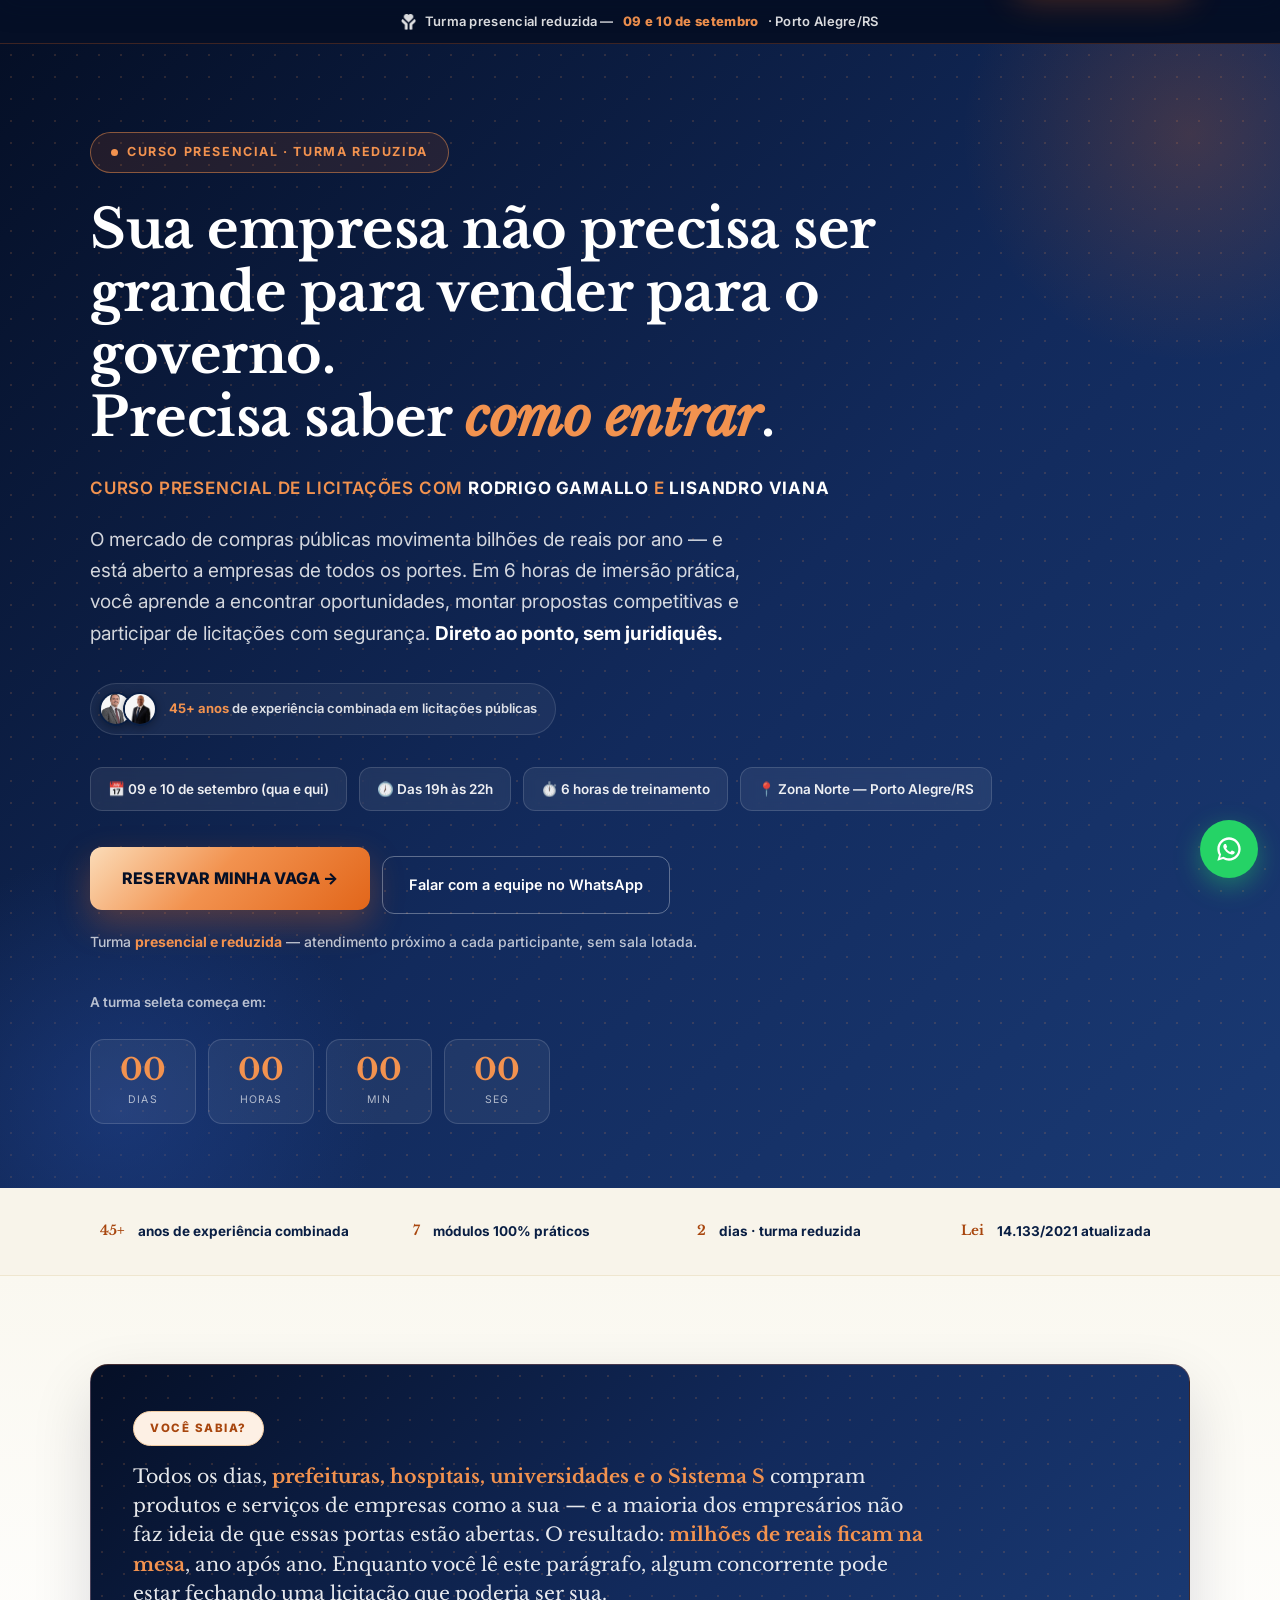
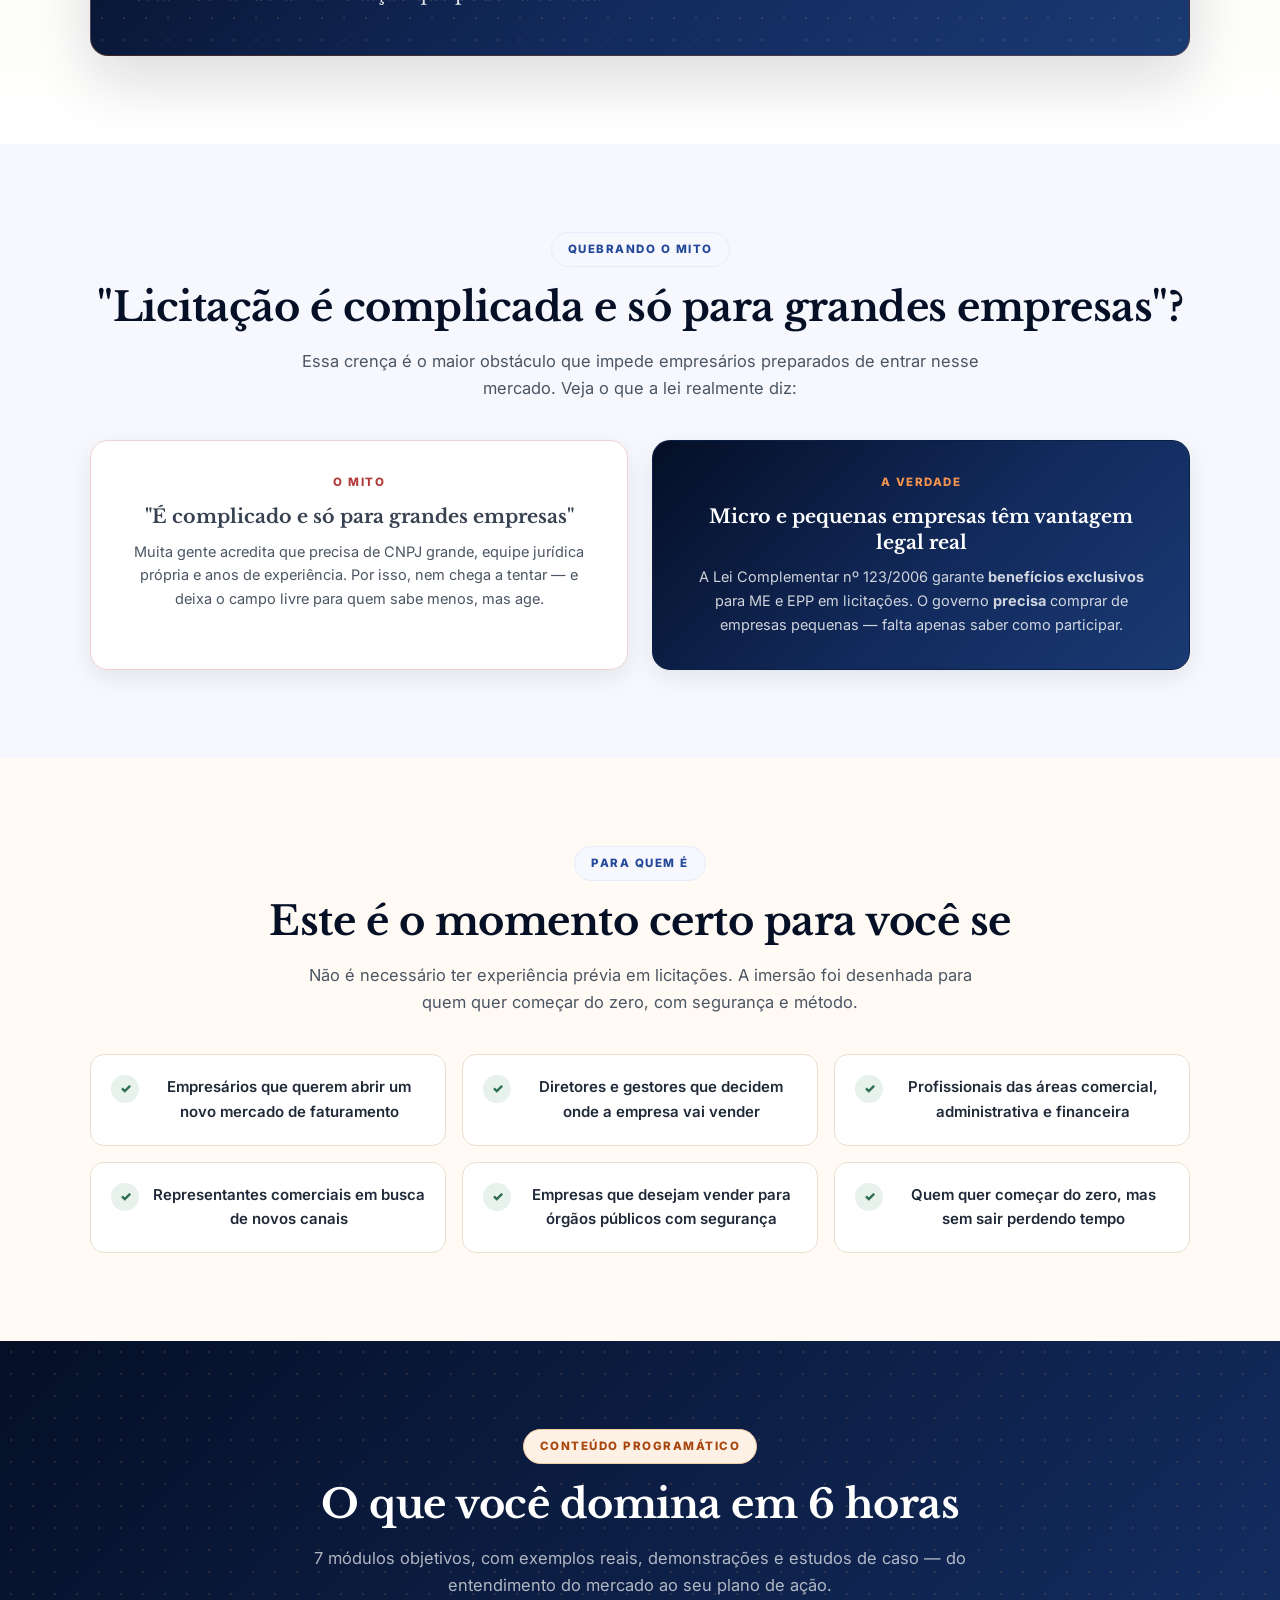
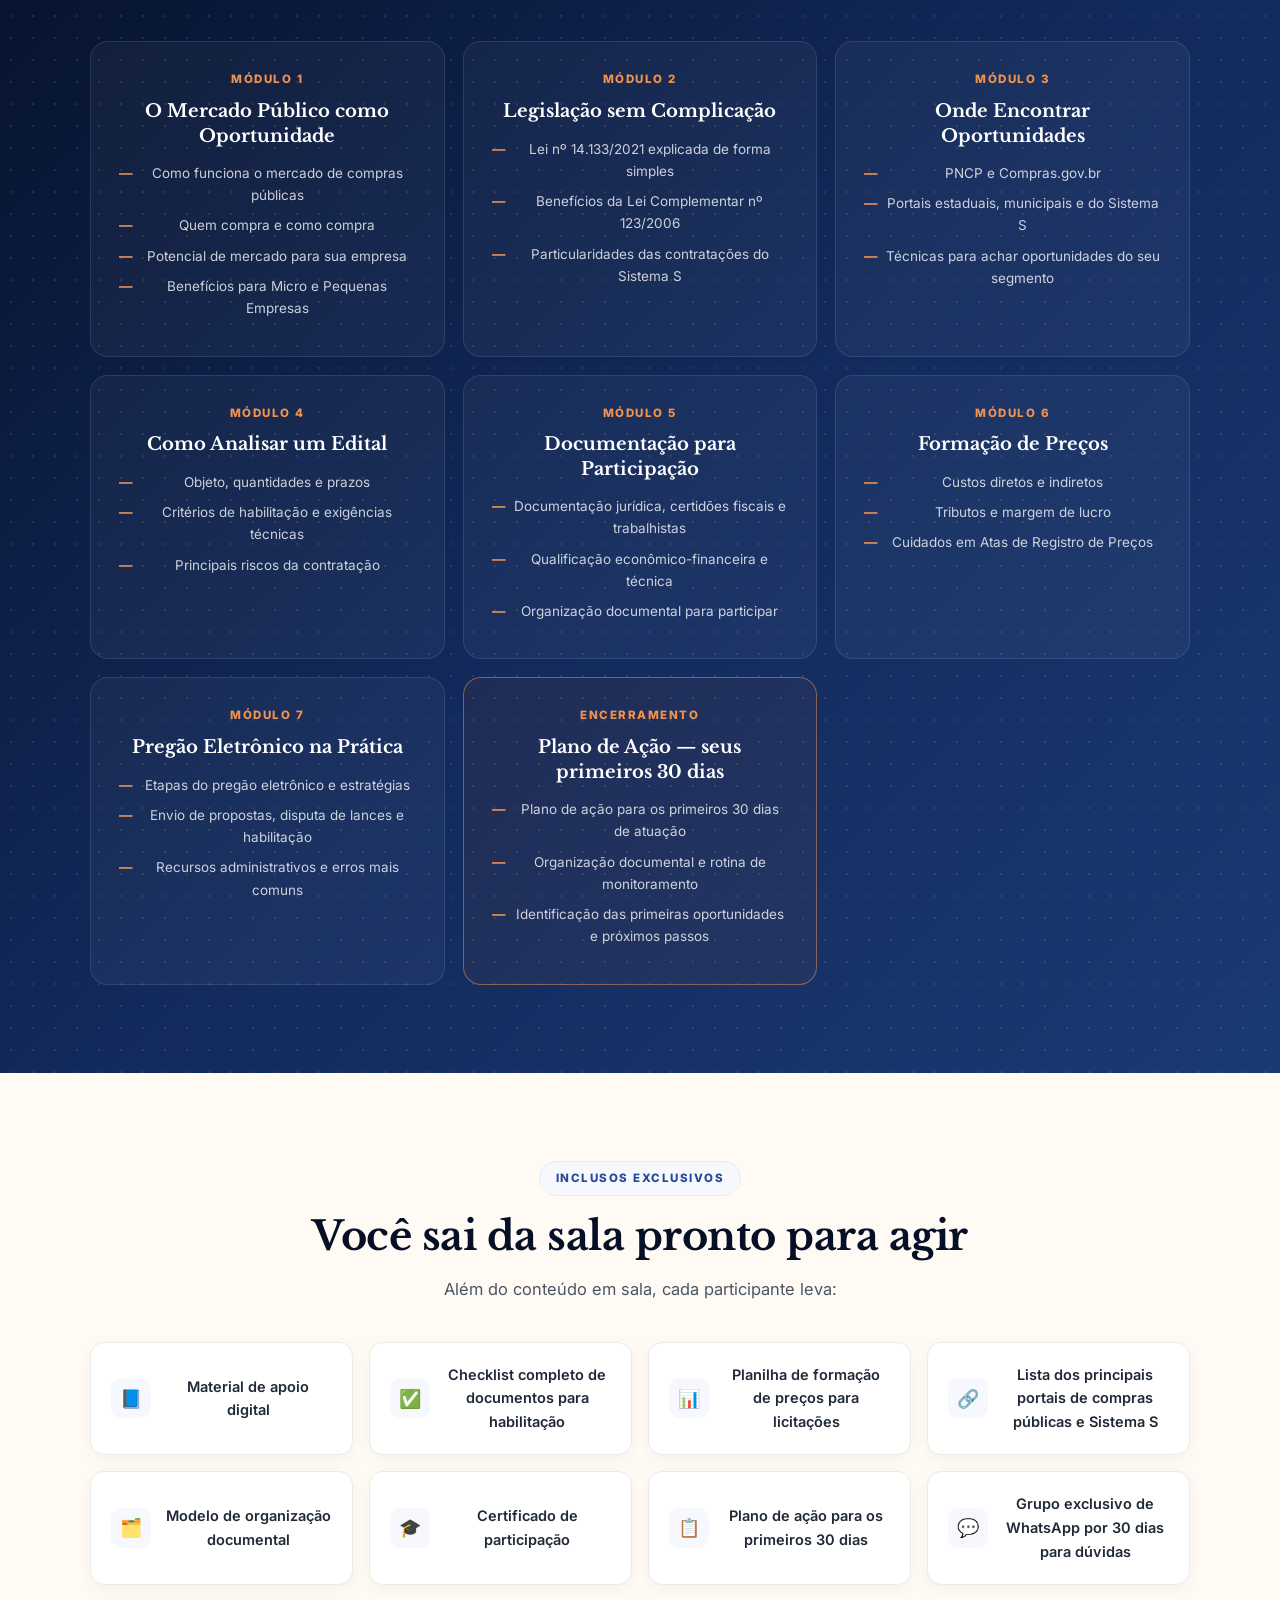
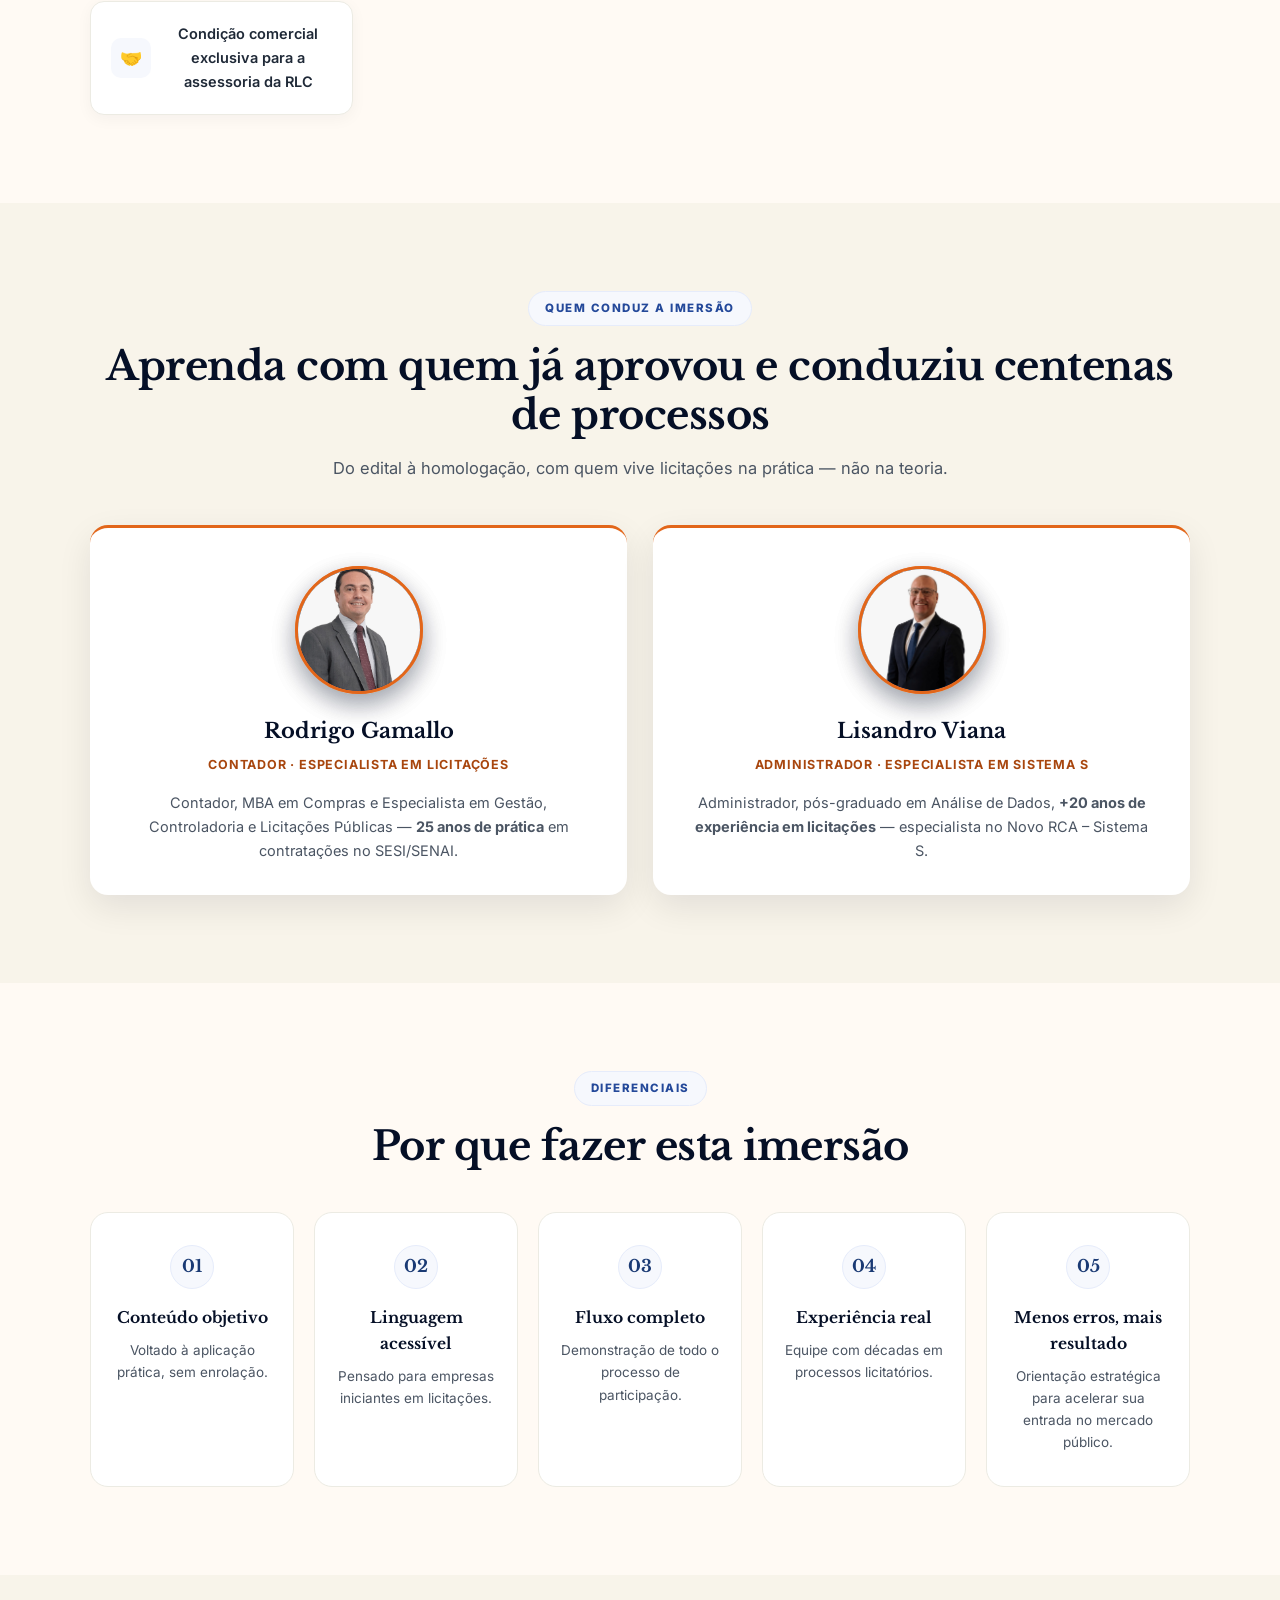
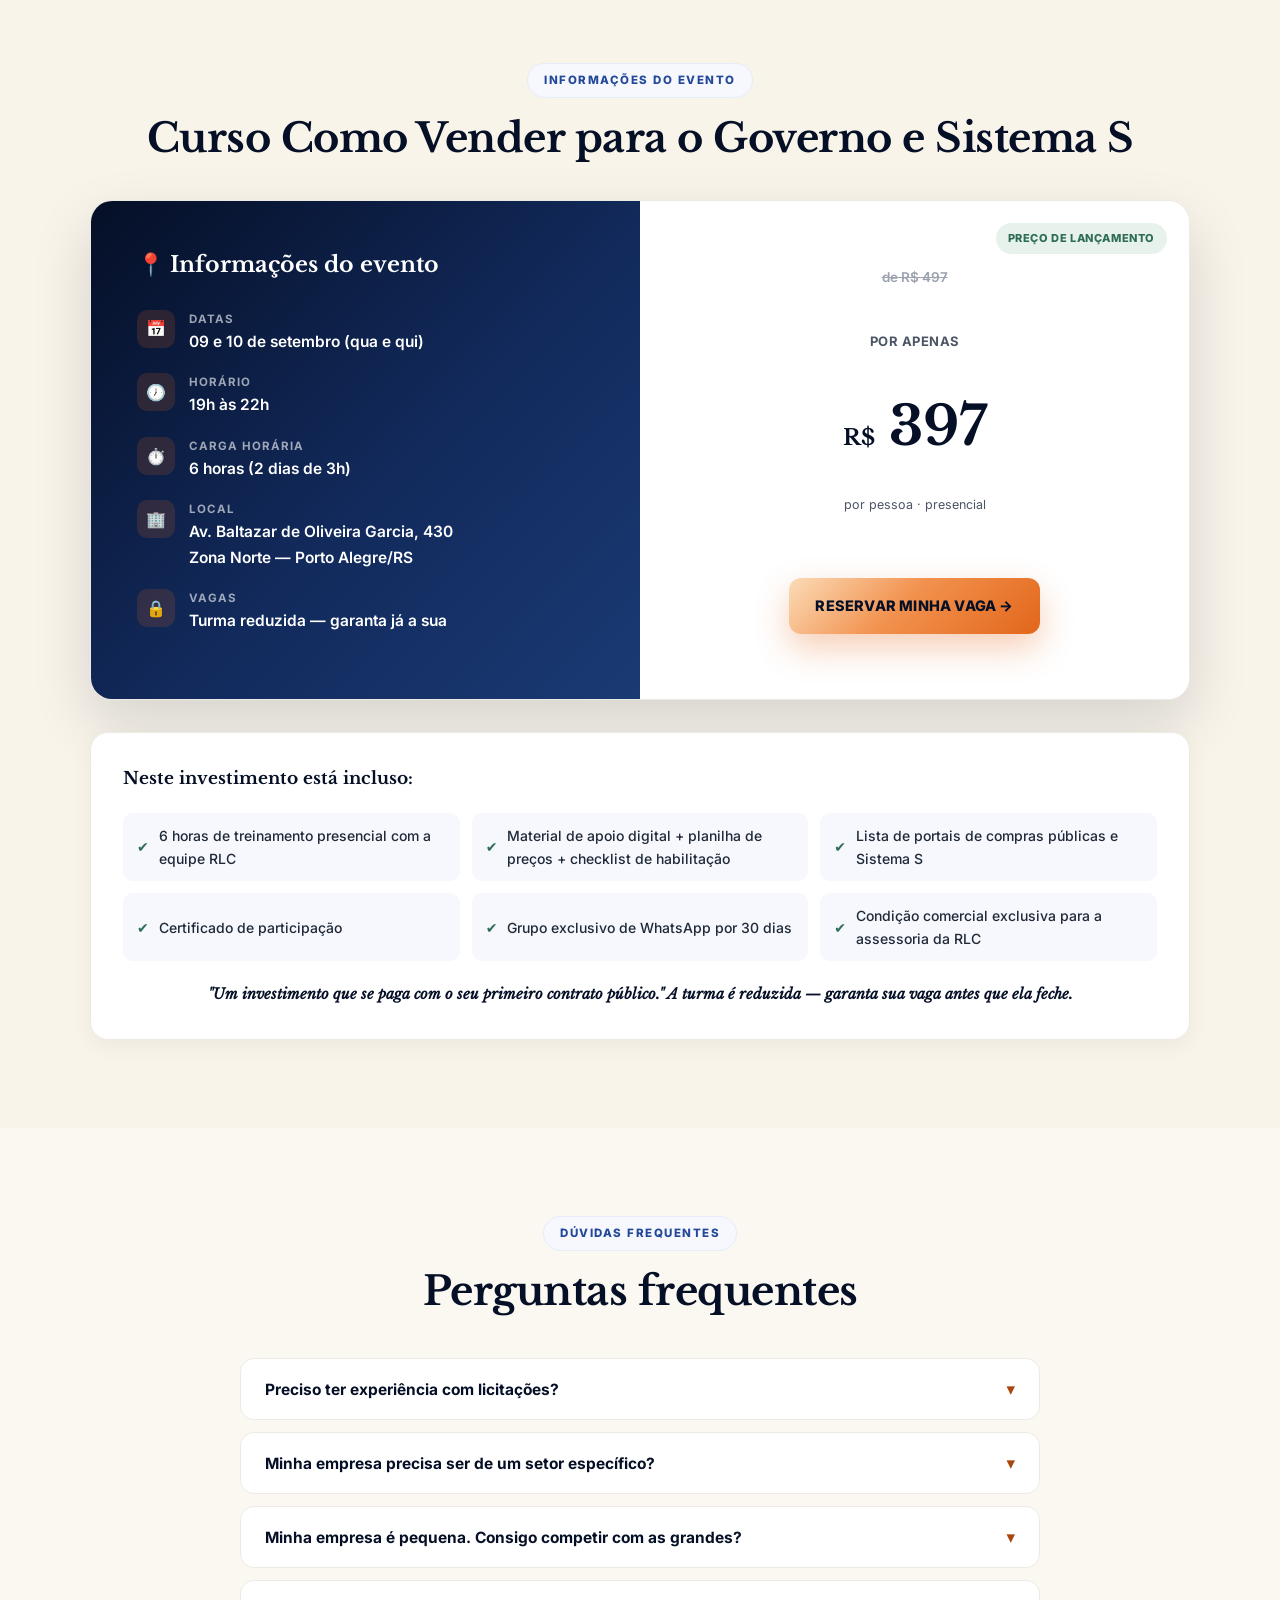
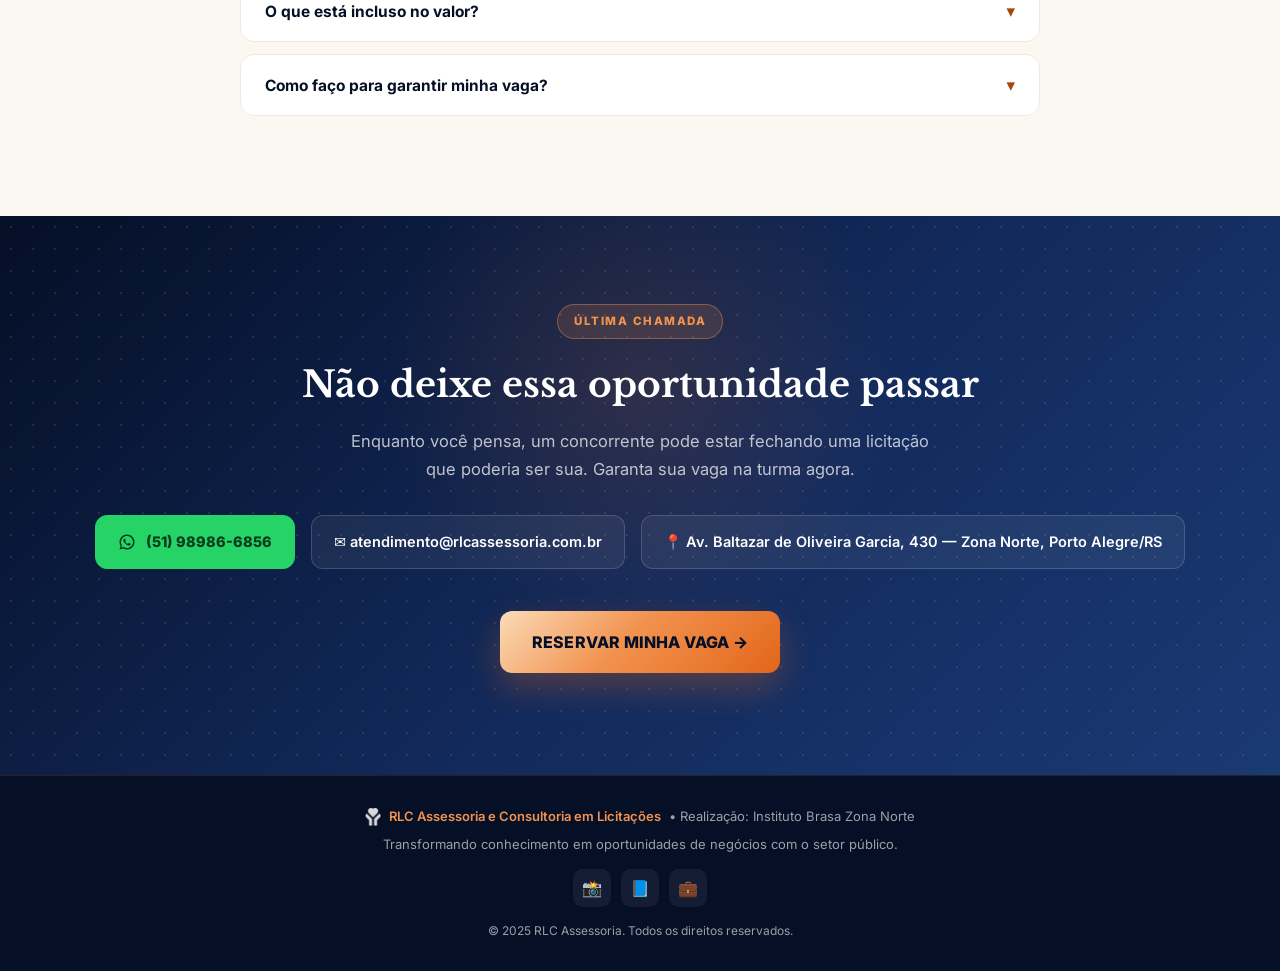
==== commit 603bfeb5: "Self-host the headline font so it actually renders The headline font kept looking identical across c" ====
--- a/index.html
+++ b/index.html
@@ -18,8 +18,12 @@
 <link rel="icon" type="image/png" href="assets/logo/simbolo-azul-profundo.png" />
 <link rel="preconnect" href="https://fonts.googleapis.com" />
 <link rel="preconnect" href="https://fonts.gstatic.com" crossorigin />
-<link href="https://fonts.googleapis.com/css2?family=Libre+Baskerville:ital,wght@0,400;0,700;1,400&family=Inter:wght@400;500;600;700;800;900&display=swap" rel="stylesheet" />
+<link href="https://fonts.googleapis.com/css2?family=Inter:wght@400;500;600;700;800;900&display=swap" rel="stylesheet" />
 <style>
+  /* Fonte da headline hospedada localmente (não depende do Google Fonts carregar) */
+  @font-face{font-family:'Libre Baskerville';font-style:normal;font-weight:400;font-display:swap;src:url('assets/fonts/libre-baskerville-400.woff2') format('woff2')}
+  @font-face{font-family:'Libre Baskerville';font-style:normal;font-weight:700;font-display:swap;src:url('assets/fonts/libre-baskerville-700.woff2') format('woff2')}
+  @font-face{font-family:'Libre Baskerville';font-style:italic;font-weight:400;font-display:swap;src:url('assets/fonts/libre-baskerville-400i.woff2') format('woff2')}
   :root {
     --azul-950:#050f26; --azul-900:#0a1f44; --azul-850:#0d264f; --azul-800:#122a5c;
     --azul-700:#1a3a74; --azul-600:#24499a; --azul-100:#e6ecfb; --azul-50:#f6f8fd;
@@ -38,7 +42,7 @@
   html{scroll-behavior:smooth}
   body{font-family:'Inter',system-ui,sans-serif;color:var(--cinza-700);background:#fffaf4;line-height:1.65;-webkit-font-smoothing:antialiased}
   .container{max-width:1140px;margin:0 auto;padding:0 20px}
-  h1,h2,h3{font-family:'Libre Baskerville',serif}
+  h1,h2,h3{font-family:'Libre Baskerville',Georgia,serif}
   em{font-style:italic}
 
   /* ===== TOPO ===== */
@@ -90,7 +94,7 @@
 
   .countdown-wrap{display:grid;grid-template-columns:repeat(4,1fr);gap:12px;max-width:460px;margin-top:38px}
   .count-item{background:rgba(255,255,255,.06);border:1px solid rgba(255,255,255,.14);border-radius:14px;padding:15px 10px;text-align:center}
-  .count-item .num{font-family:'Libre Baskerville',serif;font-size:30px;font-weight:700;color:var(--laranja-claro);line-height:1}
+  .count-item .num{font-family:'Libre Baskerville',Georgia,serif;font-size:30px;font-weight:700;color:var(--laranja-claro);line-height:1}
   .count-item .label{font-size:10.5px;text-transform:uppercase;letter-spacing:1.2px;color:rgba(255,255,255,.65);margin-top:6px}
   .countdown-titulo{font-size:13.5px;font-weight:600;color:rgba(255,255,255,.7);margin-bottom:14px}
 
@@ -98,7 +102,7 @@
   .trust-bar{background:var(--marfim);border-bottom:1px solid var(--marfim-escuro)}
   .trust-grid{display:grid;grid-template-columns:repeat(4,1fr);gap:8px;padding:26px 0}
   .trust-item{display:flex;align-items:center;gap:10px;justify-content:center;text-align:center;font-size:13.5px;font-weight:700;color:var(--azul-900);padding:6px 10px}
-  .trust-item .marca{color:var(--laranja-escuro);font-family:'Libre Baskerville',serif;font-weight:700}
+  .trust-item .marca{color:var(--laranja-escuro);font-family:'Libre Baskerville',Georgia,serif;font-weight:700}
 
   /* ===== SEÇÕES ===== */
   section{padding:88px 0}
@@ -112,7 +116,7 @@
   /* ===== VOCÊ SABIA ===== */
   .voce-sabia{background:linear-gradient(180deg,#faf8f0,#fff)}
   .destaque-chamada{background:var(--pontilhado),var(--grad-azul);background-size:22px 22px,auto;color:#fff;border-radius:var(--raio);padding:46px 42px;position:relative;overflow:hidden;box-shadow:var(--sombra);border:1px solid rgba(226,102,26,.25)}
-  .destaque-chamada p{font-size:clamp(16px,1.9vw,19px);max-width:800px;color:rgba(255,255,255,.9);font-family:'Libre Baskerville',serif;font-weight:400;line-height:1.55}
+  .destaque-chamada p{font-size:clamp(16px,1.9vw,19px);max-width:800px;color:rgba(255,255,255,.9);font-family:'Libre Baskerville',Georgia,serif;font-weight:400;line-height:1.55}
   .destaque-chamada b{color:var(--laranja-claro);font-weight:700}
 
   /* ===== MITO vs VERDADE ===== */
@@ -159,7 +163,7 @@
   .instrutor-grid{display:grid;grid-template-columns:repeat(auto-fit,minmax(320px,1fr));gap:26px;margin-top:42px}
   .instrutor-card{background:#fff;border-radius:var(--raio);padding:38px 34px 32px;box-shadow:0 12px 34px rgba(5,15,38,.09);border-top:3px solid var(--laranja);text-align:center}
   .instrutor-foto-wrap{position:relative;width:128px;height:128px;margin:0 auto 20px}
-  .instrutor-foto-fallback{width:128px;height:128px;border-radius:50%;background:var(--grad-azul);color:var(--laranja-claro);display:grid;place-items:center;font-family:'Libre Baskerville',serif;font-size:38px;font-weight:600;border:3px solid var(--laranja-claro);box-shadow:0 10px 24px rgba(5,15,38,.22)}
+  .instrutor-foto-fallback{width:128px;height:128px;border-radius:50%;background:var(--grad-azul);color:var(--laranja-claro);display:grid;place-items:center;font-family:'Libre Baskerville',Georgia,serif;font-size:38px;font-weight:600;border:3px solid var(--laranja-claro);box-shadow:0 10px 24px rgba(5,15,38,.22)}
   .instrutor-foto{position:absolute;inset:0;width:128px;height:128px;border-radius:50%;object-fit:cover;box-shadow:0 10px 24px rgba(5,15,38,.22);border:3px solid var(--laranja)}
   .instrutor-card h3{font-size:21px;font-weight:700;color:var(--azul-950)}
   .instrutor-card .cargo{font-size:12.5px;color:var(--laranja-escuro);font-weight:700;text-transform:uppercase;letter-spacing:.8px;margin:7px 0 15px}
@@ -169,7 +173,7 @@
   .motivos-grid{display:grid;grid-template-columns:repeat(auto-fit,minmax(200px,1fr));gap:20px;margin-top:42px}
   .motivo-card{text-align:center;padding:32px 20px;background:#fff;border:1px solid #ecebe3;border-radius:var(--raio);transition:transform .2s,box-shadow .2s}
   .motivo-card:hover{transform:translateY(-5px);box-shadow:var(--sombra-sm)}
-  .motivo-card .marca-num{width:44px;height:44px;margin:0 auto 16px;border-radius:50%;background:var(--azul-50);color:var(--azul-700);display:grid;place-items:center;font-family:'Libre Baskerville',serif;font-weight:700;font-size:17px;border:1px solid var(--azul-100)}
+  .motivo-card .marca-num{width:44px;height:44px;margin:0 auto 16px;border-radius:50%;background:var(--azul-50);color:var(--azul-700);display:grid;place-items:center;font-family:'Libre Baskerville',Georgia,serif;font-weight:700;font-size:17px;border:1px solid var(--azul-100)}
   .motivo-card h3{font-size:15.5px;font-weight:700;color:var(--azul-950);margin-bottom:8px}
   .motivo-card p{font-size:13.5px;color:var(--cinza-600)}
 
@@ -185,7 +189,7 @@
   .evento-preco .selo{position:absolute;top:22px;right:22px;background:var(--esmeralda-bg);color:var(--esmeralda);font-size:11px;font-weight:800;text-transform:uppercase;letter-spacing:.6px;padding:6px 12px;border-radius:100px}
   .evento-preco .de{font-size:13.5px;color:var(--cinza-400);text-decoration:line-through;font-weight:600}
   .evento-preco .por{font-size:13px;font-weight:700;color:var(--cinza-600);margin-top:6px;text-transform:uppercase;letter-spacing:.5px}
-  .evento-preco .preco{font-family:'Libre Baskerville',serif;font-size:54px;font-weight:700;color:var(--azul-950);line-height:1;margin:10px 0 4px}
+  .evento-preco .preco{font-family:'Libre Baskerville',Georgia,serif;font-size:54px;font-weight:700;color:var(--azul-950);line-height:1;margin:10px 0 4px}
   .evento-preco .preco small{font-size:22px;font-weight:600}
   .evento-preco .pagamento{font-size:12.5px;color:var(--cinza-600);margin-bottom:26px}
   .evento-preco .cta-principal{font-size:14.5px;padding:16px 26px;margin-bottom:0}
@@ -194,7 +198,7 @@
   .incluso-grid{display:grid;grid-template-columns:repeat(auto-fit,minmax(280px,1fr));gap:12px}
   .incluso-item{display:flex;align-items:center;gap:10px;font-size:14px;font-weight:500;color:#1f2937;padding:11px 14px;background:var(--azul-50);border-radius:10px}
   .incluso-item .check{color:var(--esmeralda);font-weight:900;flex-shrink:0}
-  .nota-investimento{text-align:center;margin-top:22px;font-size:14.5px;color:var(--azul-950);font-weight:600;font-family:'Libre Baskerville',serif;font-style:italic}
+  .nota-investimento{text-align:center;margin-top:22px;font-size:14.5px;color:var(--azul-950);font-weight:600;font-family:'Libre Baskerville',Georgia,serif;font-style:italic}
 
   /* ===== FAQ ===== */
   .faq{background:#faf8f0}
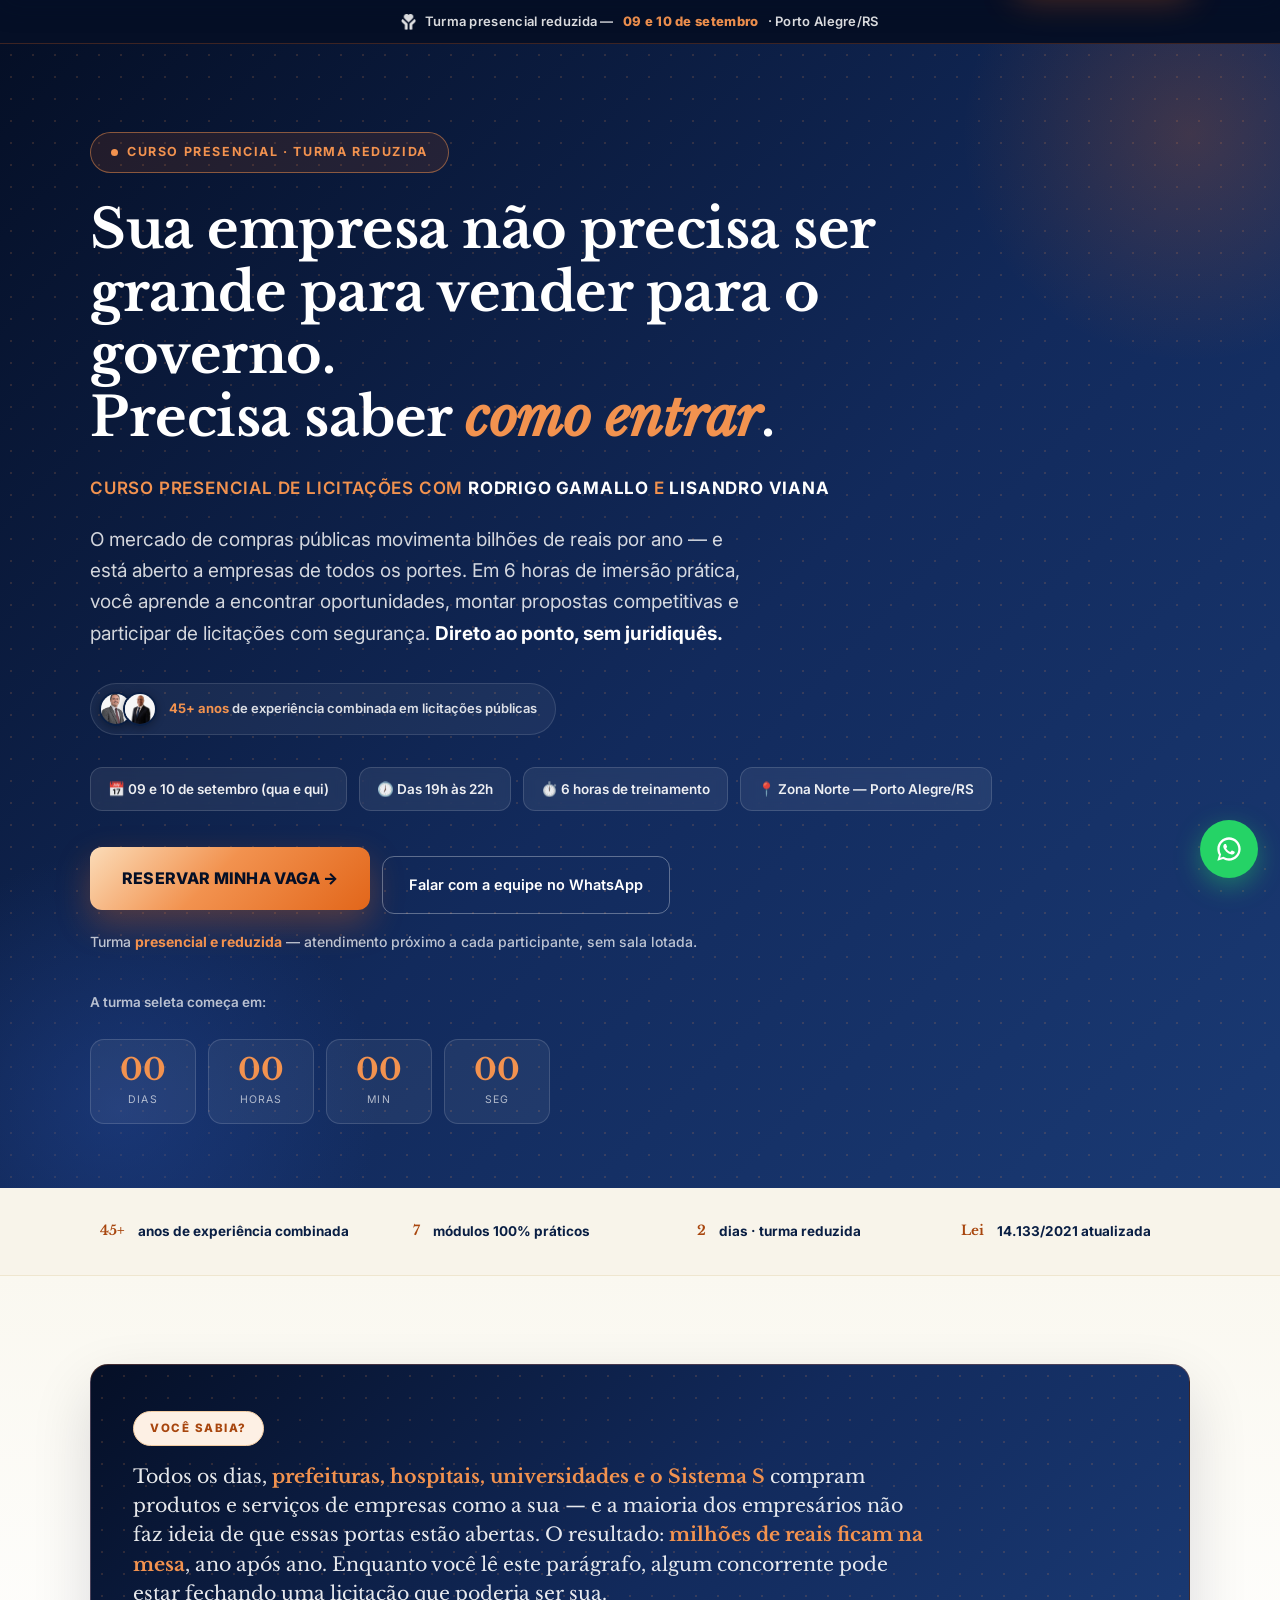
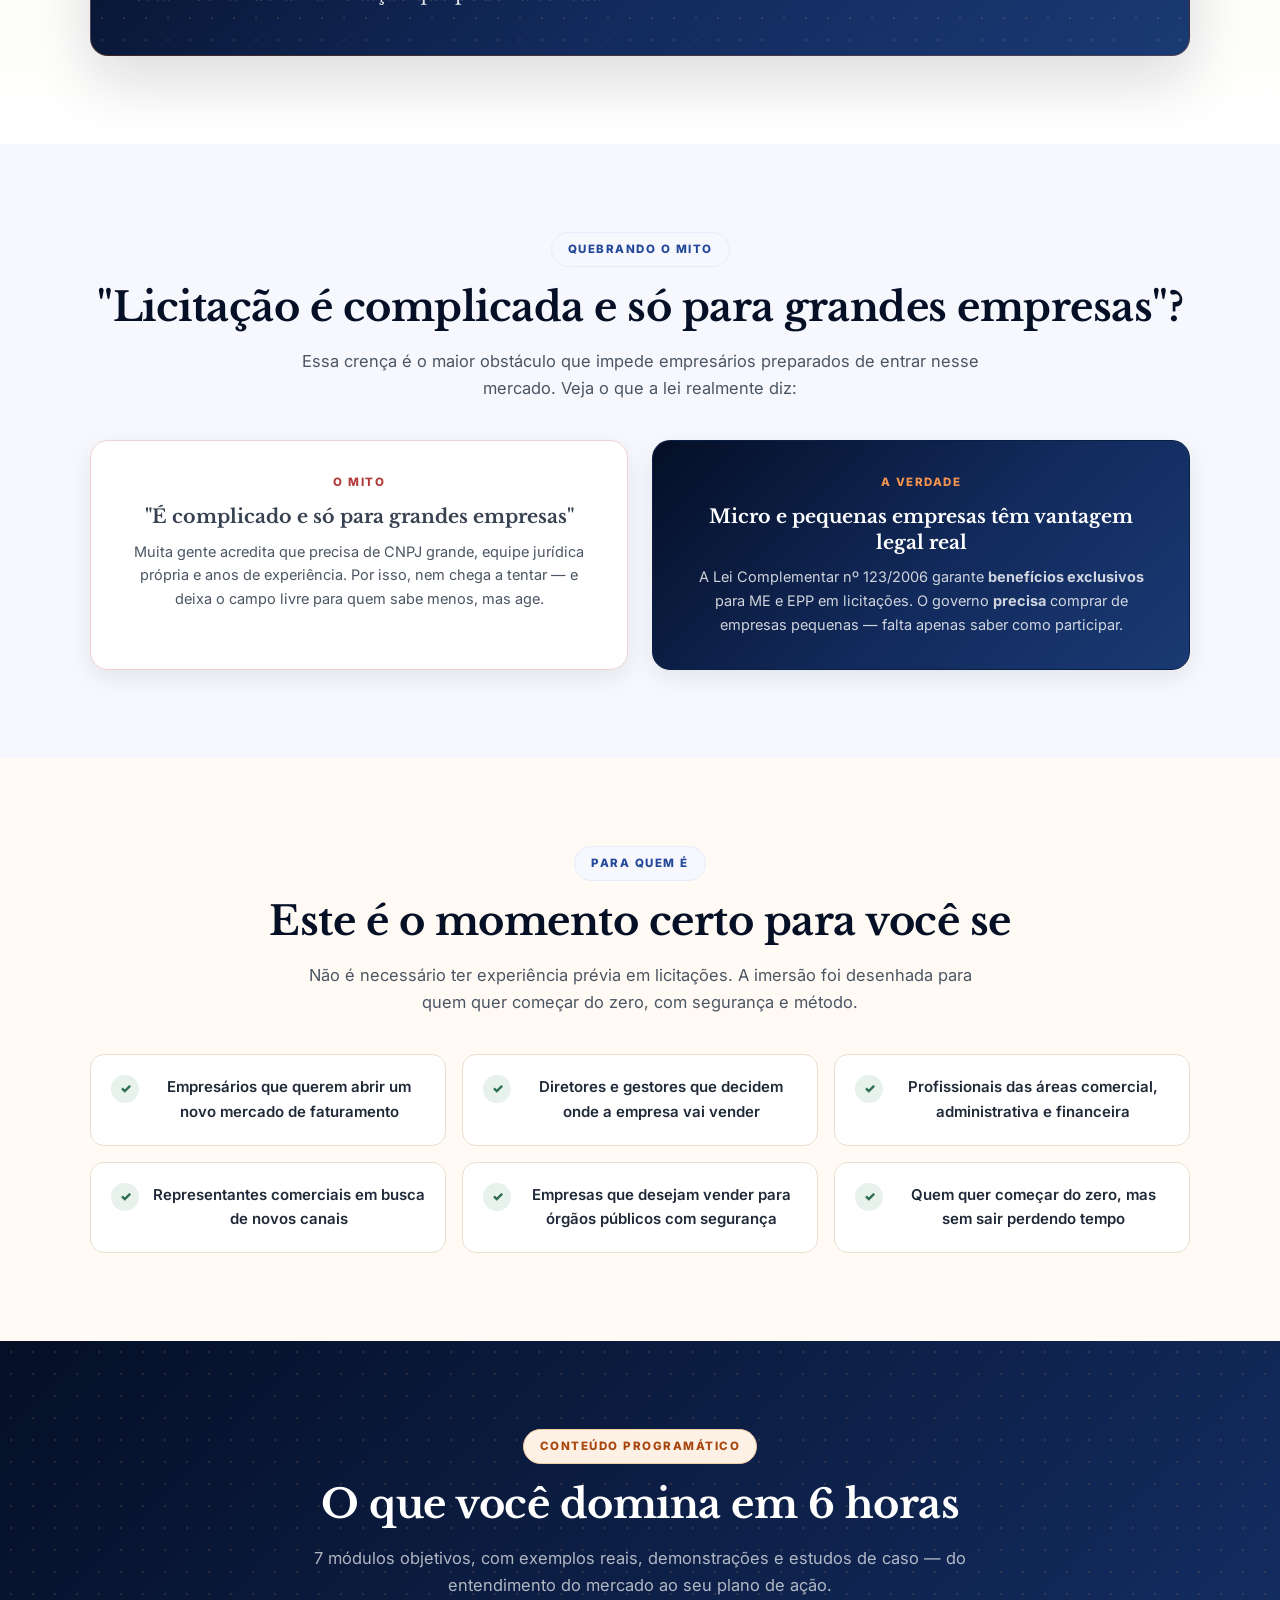
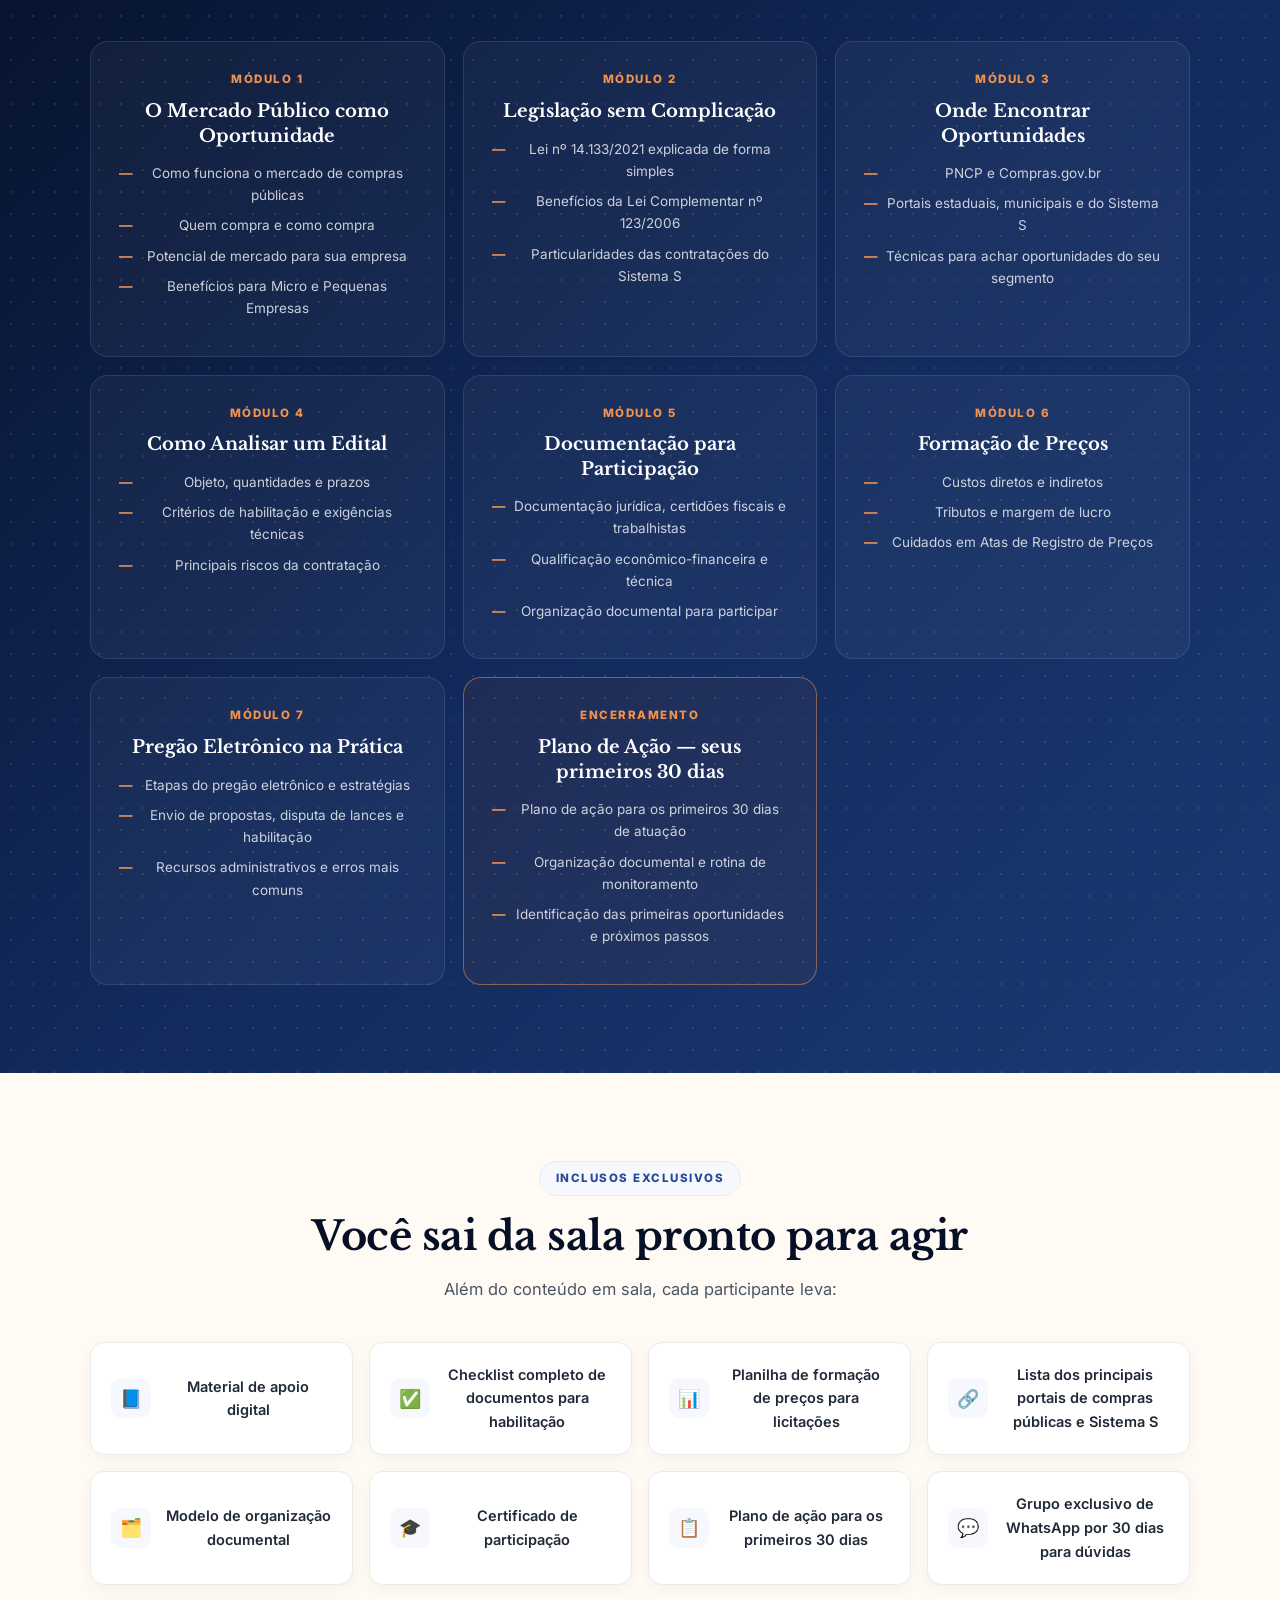
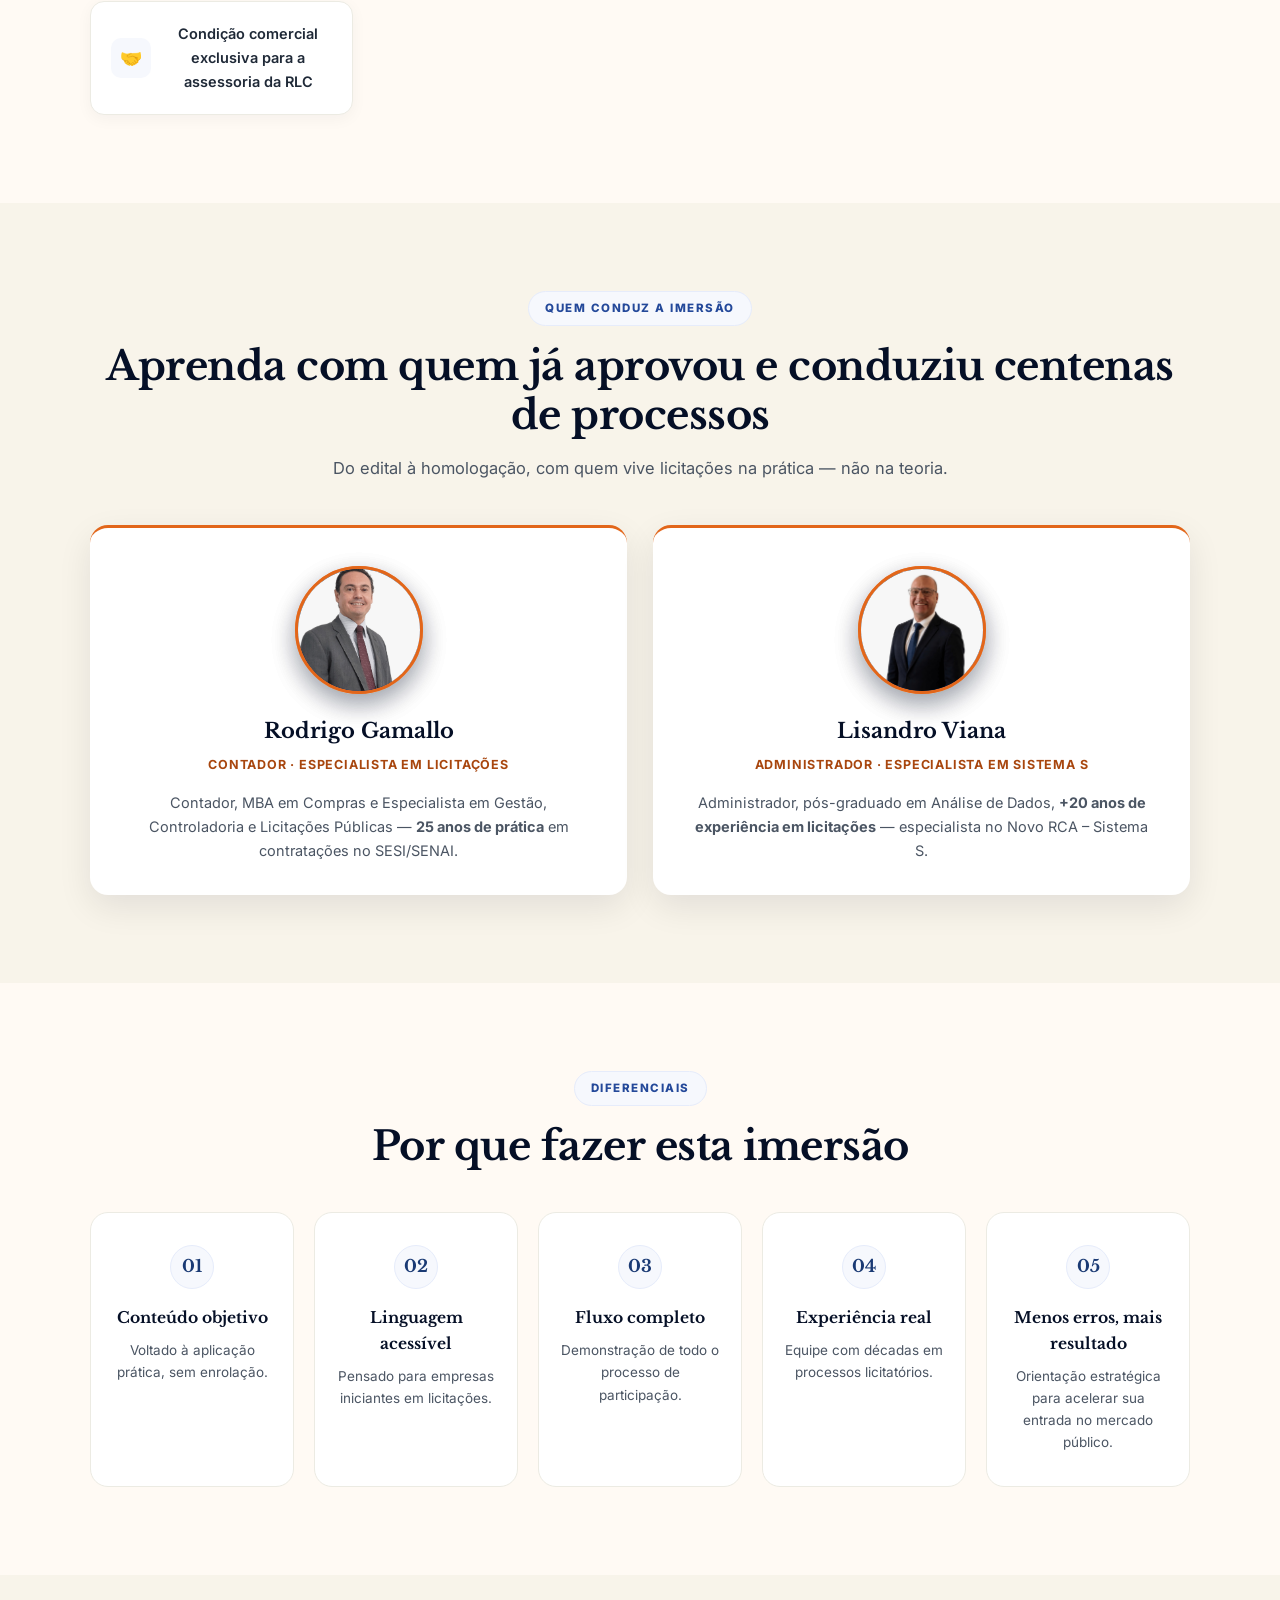
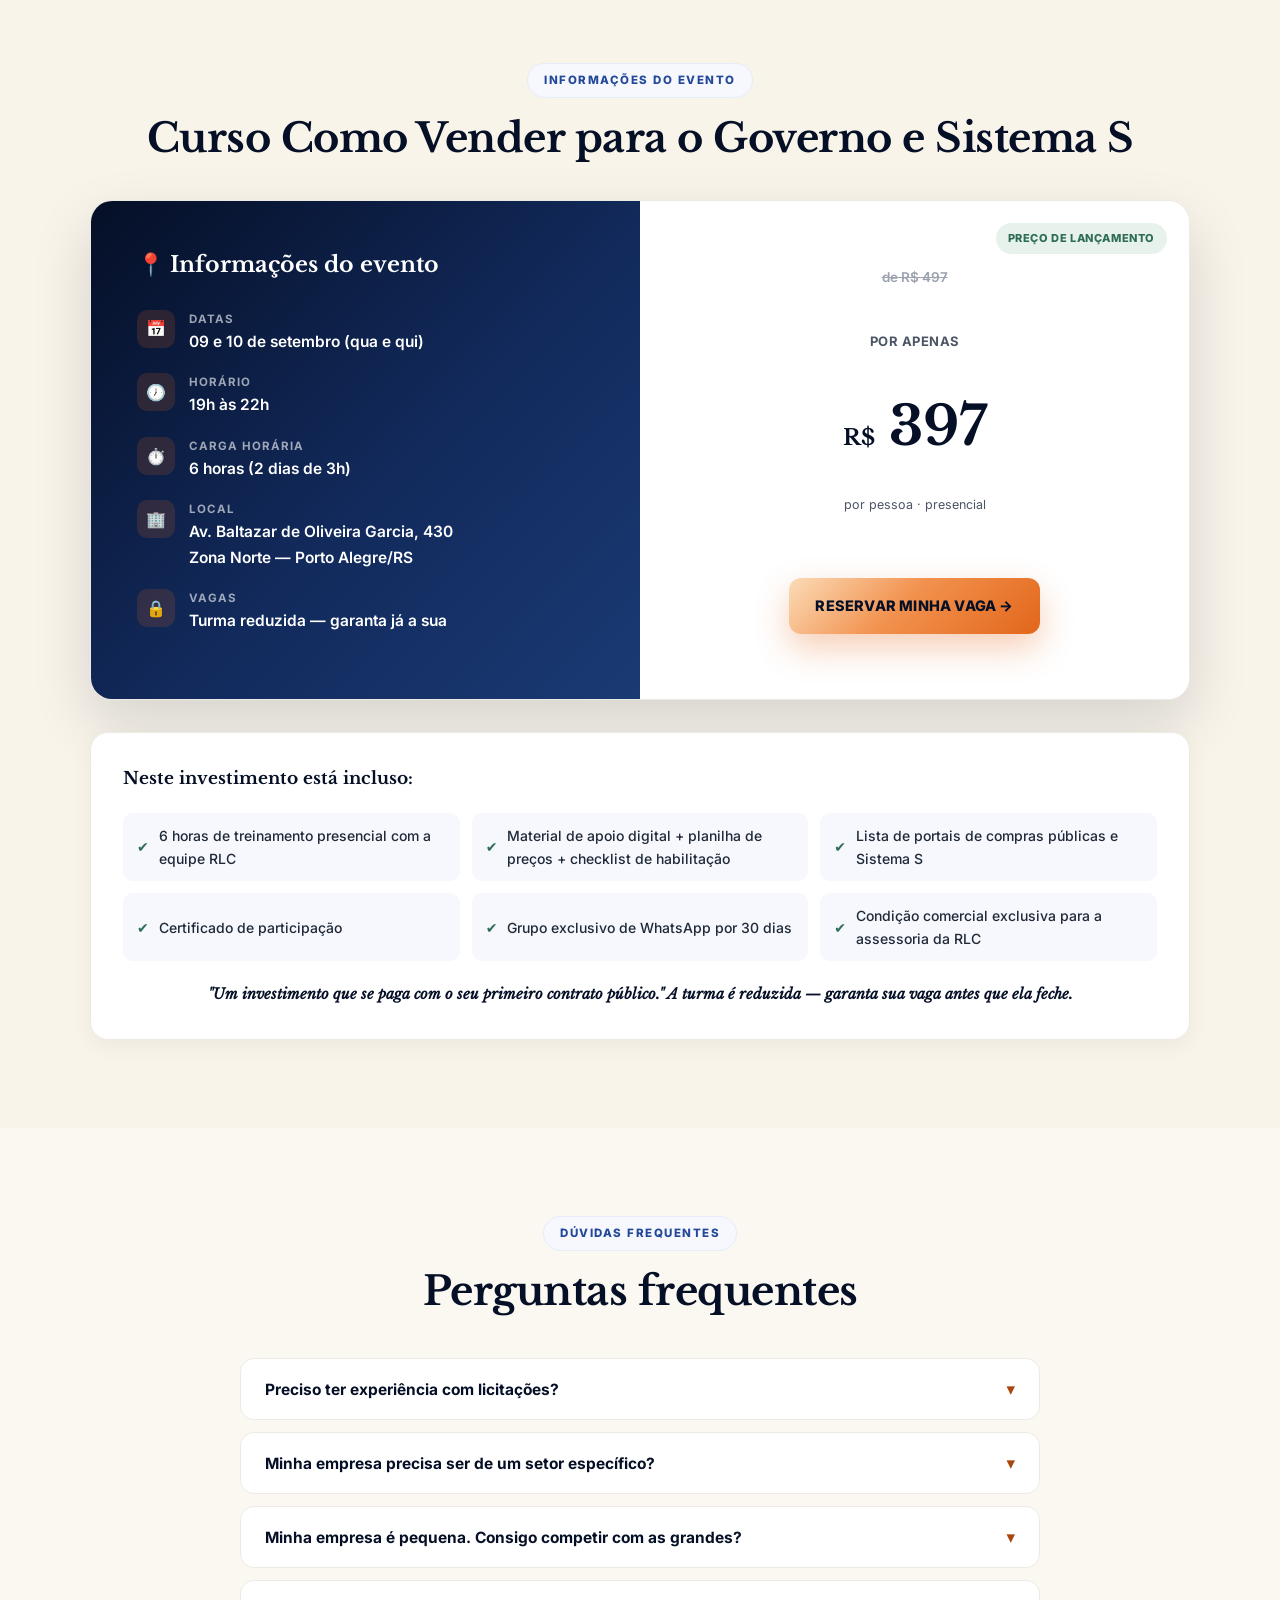
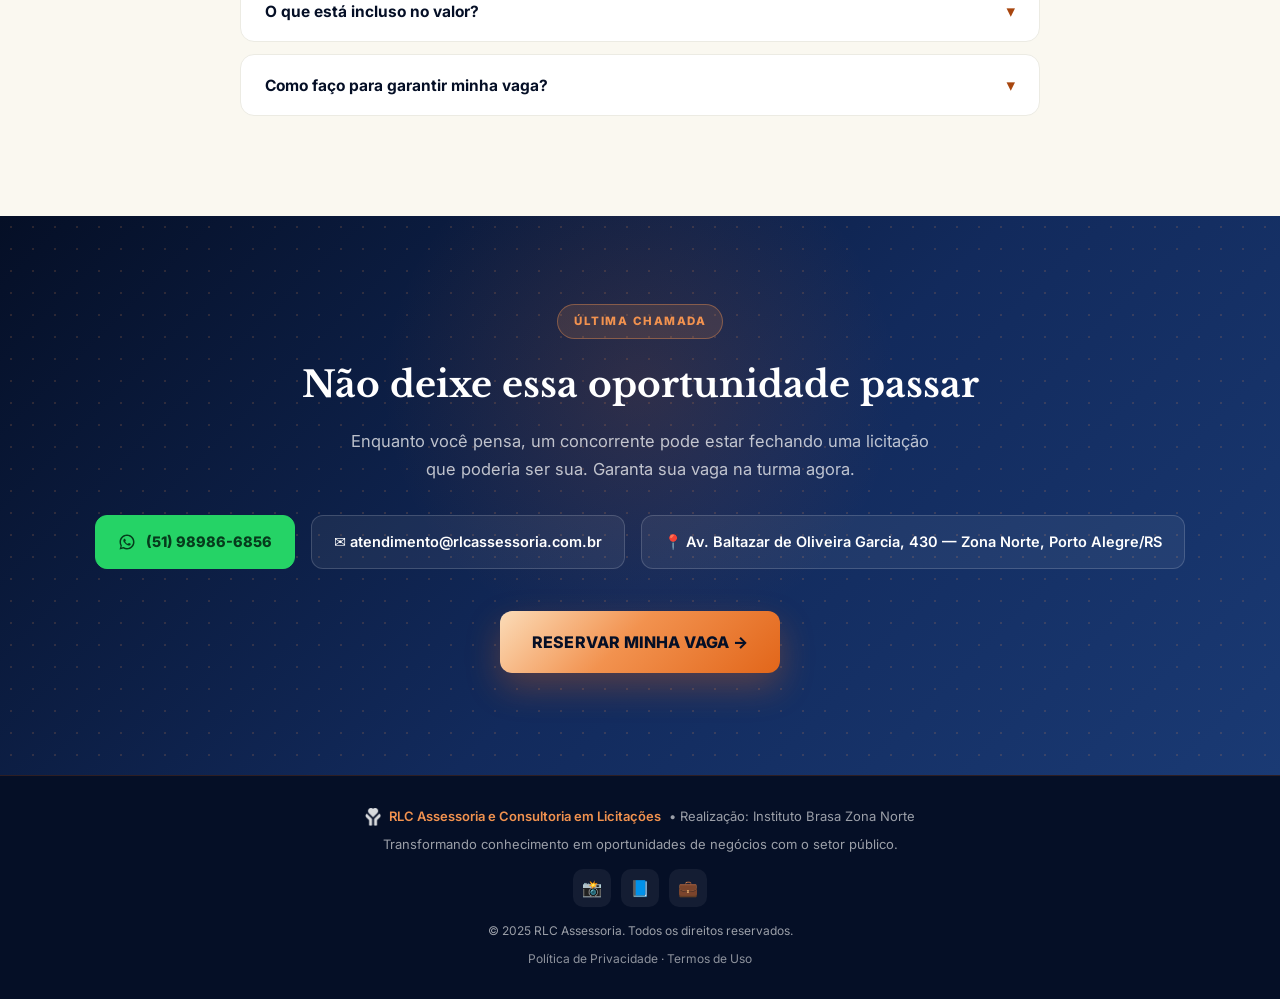
==== commit 5b1b0bee: "Add Privacy Policy and Terms of Use pages Adds privacidade.html (LGPD-based privacy policy) and term" ====
--- a/index.html
+++ b/index.html
@@ -231,6 +231,9 @@
   footer .redes a{width:38px;height:38px;border-radius:10px;background:rgba(255,255,255,.06);display:grid;place-items:center;color:#fff;text-decoration:none;font-size:16px;transition:background .2s,transform .2s}
   footer .redes a:hover{background:var(--laranja);color:var(--azul-950);transform:translateY(-2px)}
   footer .copyright{margin-top:14px;font-size:12px}
+  footer .legal-links{margin-top:8px;font-size:12px}
+  footer .legal-links a{color:rgba(255,255,255,.55);text-decoration:none}
+  footer .legal-links a:hover{color:var(--laranja-claro);text-decoration:underline}
 
   /* ===== ANIMAÇÃO ===== */
   .reveal{opacity:0;transform:translateY(28px);transition:opacity .7s ease,transform .7s ease}
@@ -581,6 +584,7 @@
     <a href="https://www.linkedin.com/RLC%20Assessoria%20e%20Consultoria%20em%20Licita%C3%A7%C3%B5es%20Ltda" target="_blank" rel="noopener" aria-label="LinkedIn">💼</a>
   </div>
   <div class="copyright">© 2025 RLC Assessoria. Todos os direitos reservados.</div>
+  <div class="legal-links"><a href="privacidade.html">Política de Privacidade</a> · <a href="termos.html">Termos de Uso</a></div>
 </footer>
 
 <!-- ===== WHATSAPP FLUTUANTE ===== -->
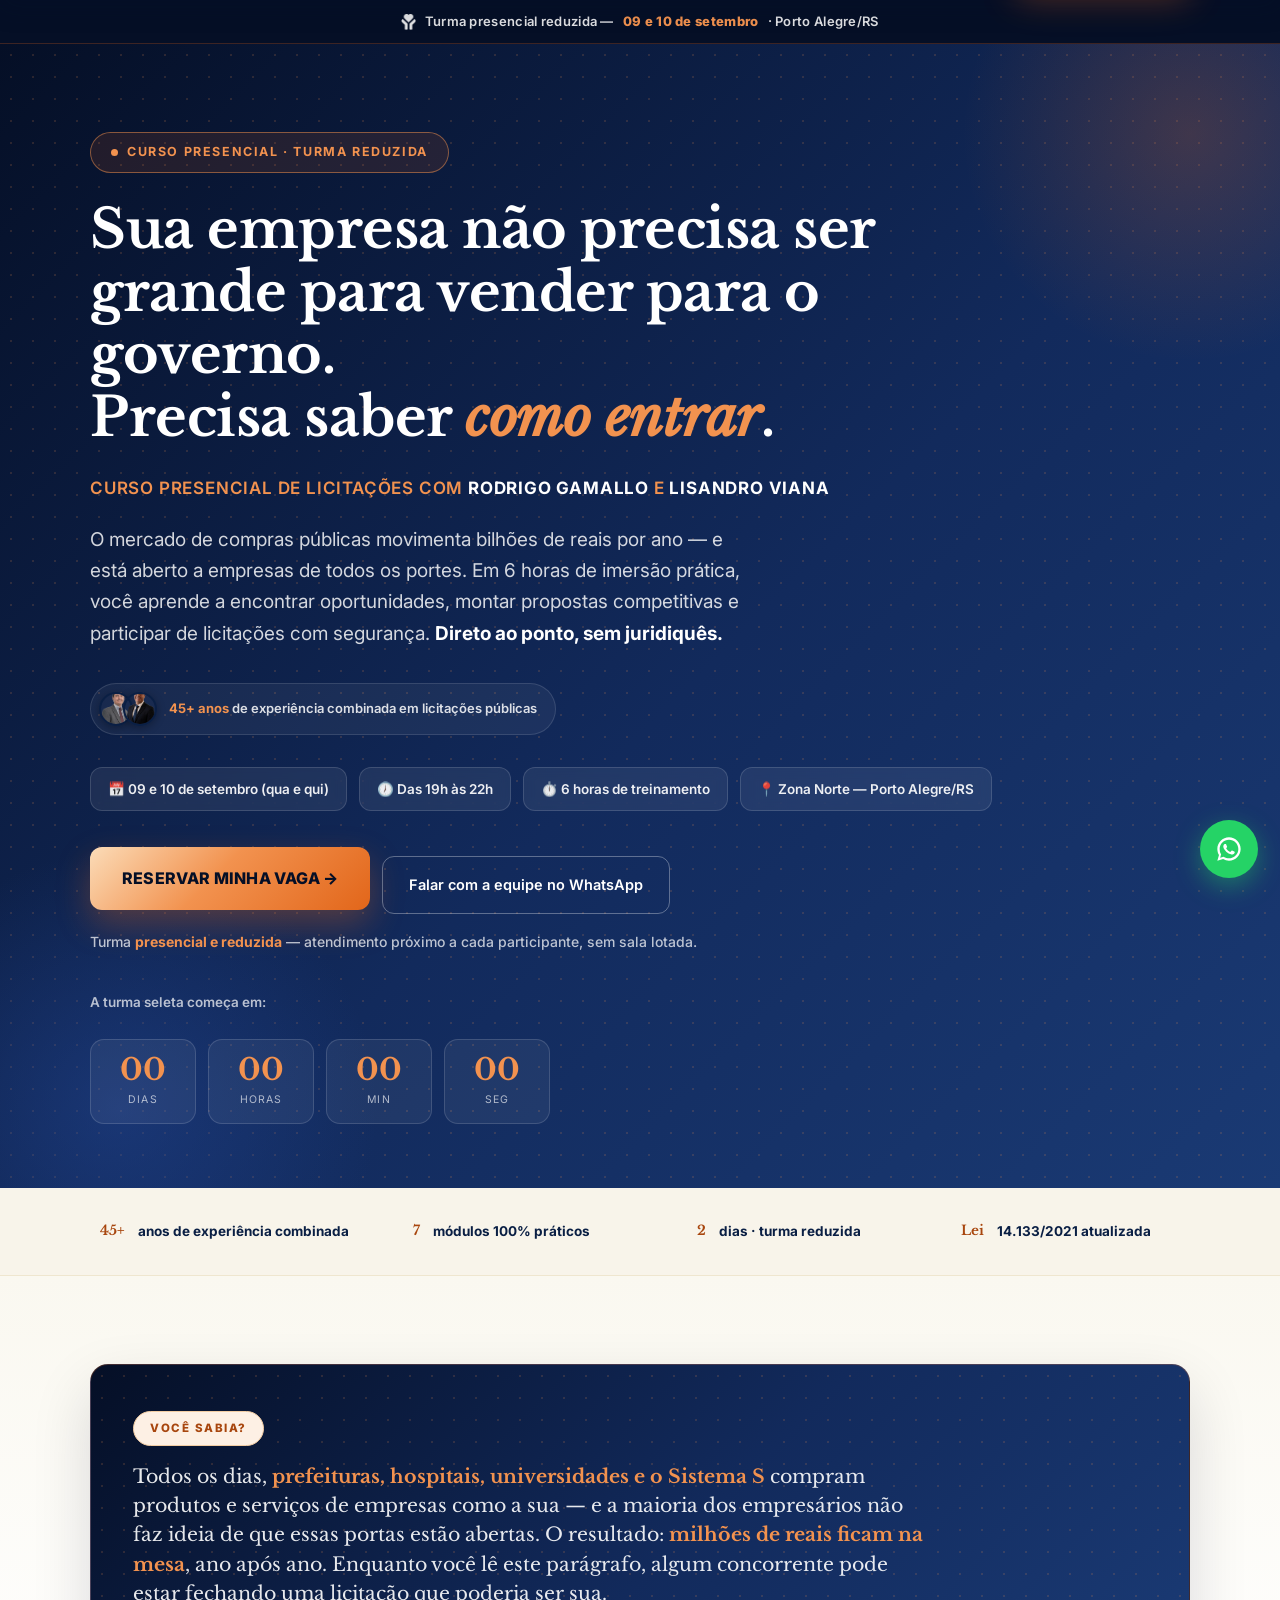
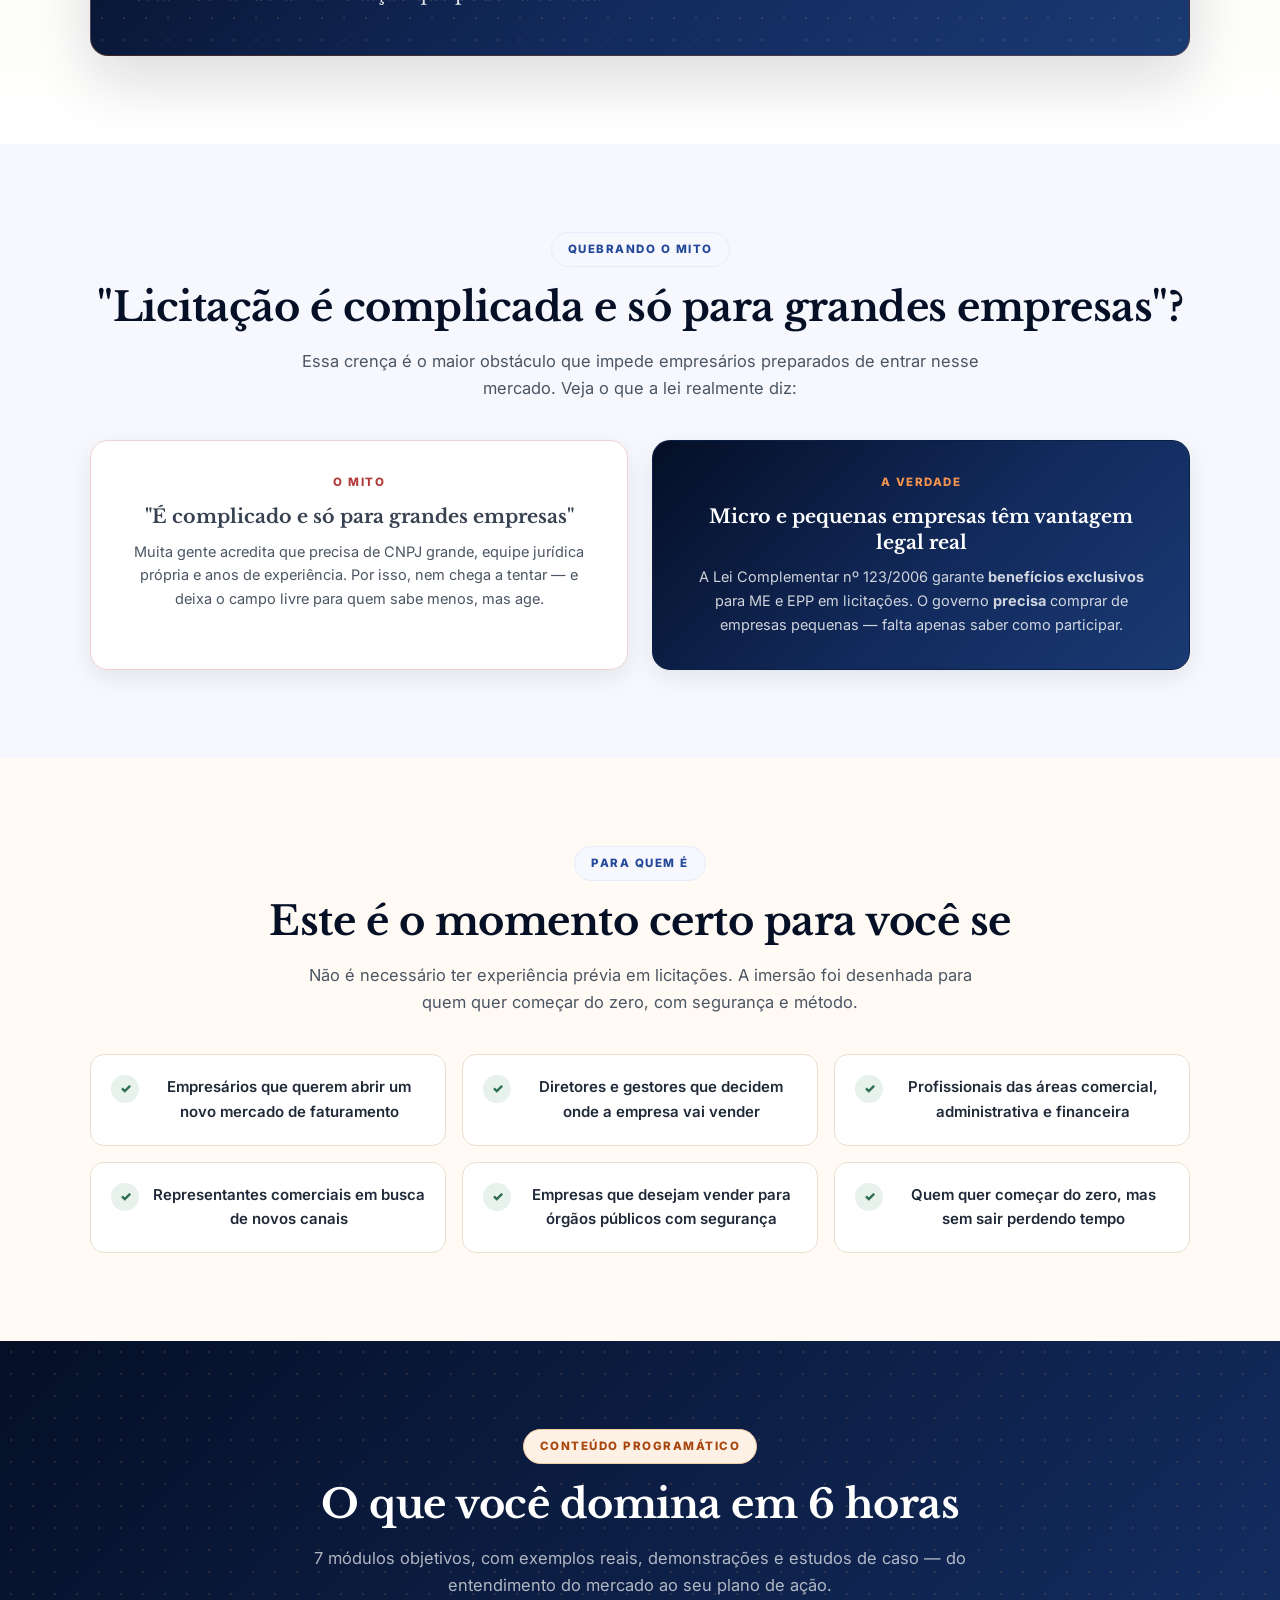
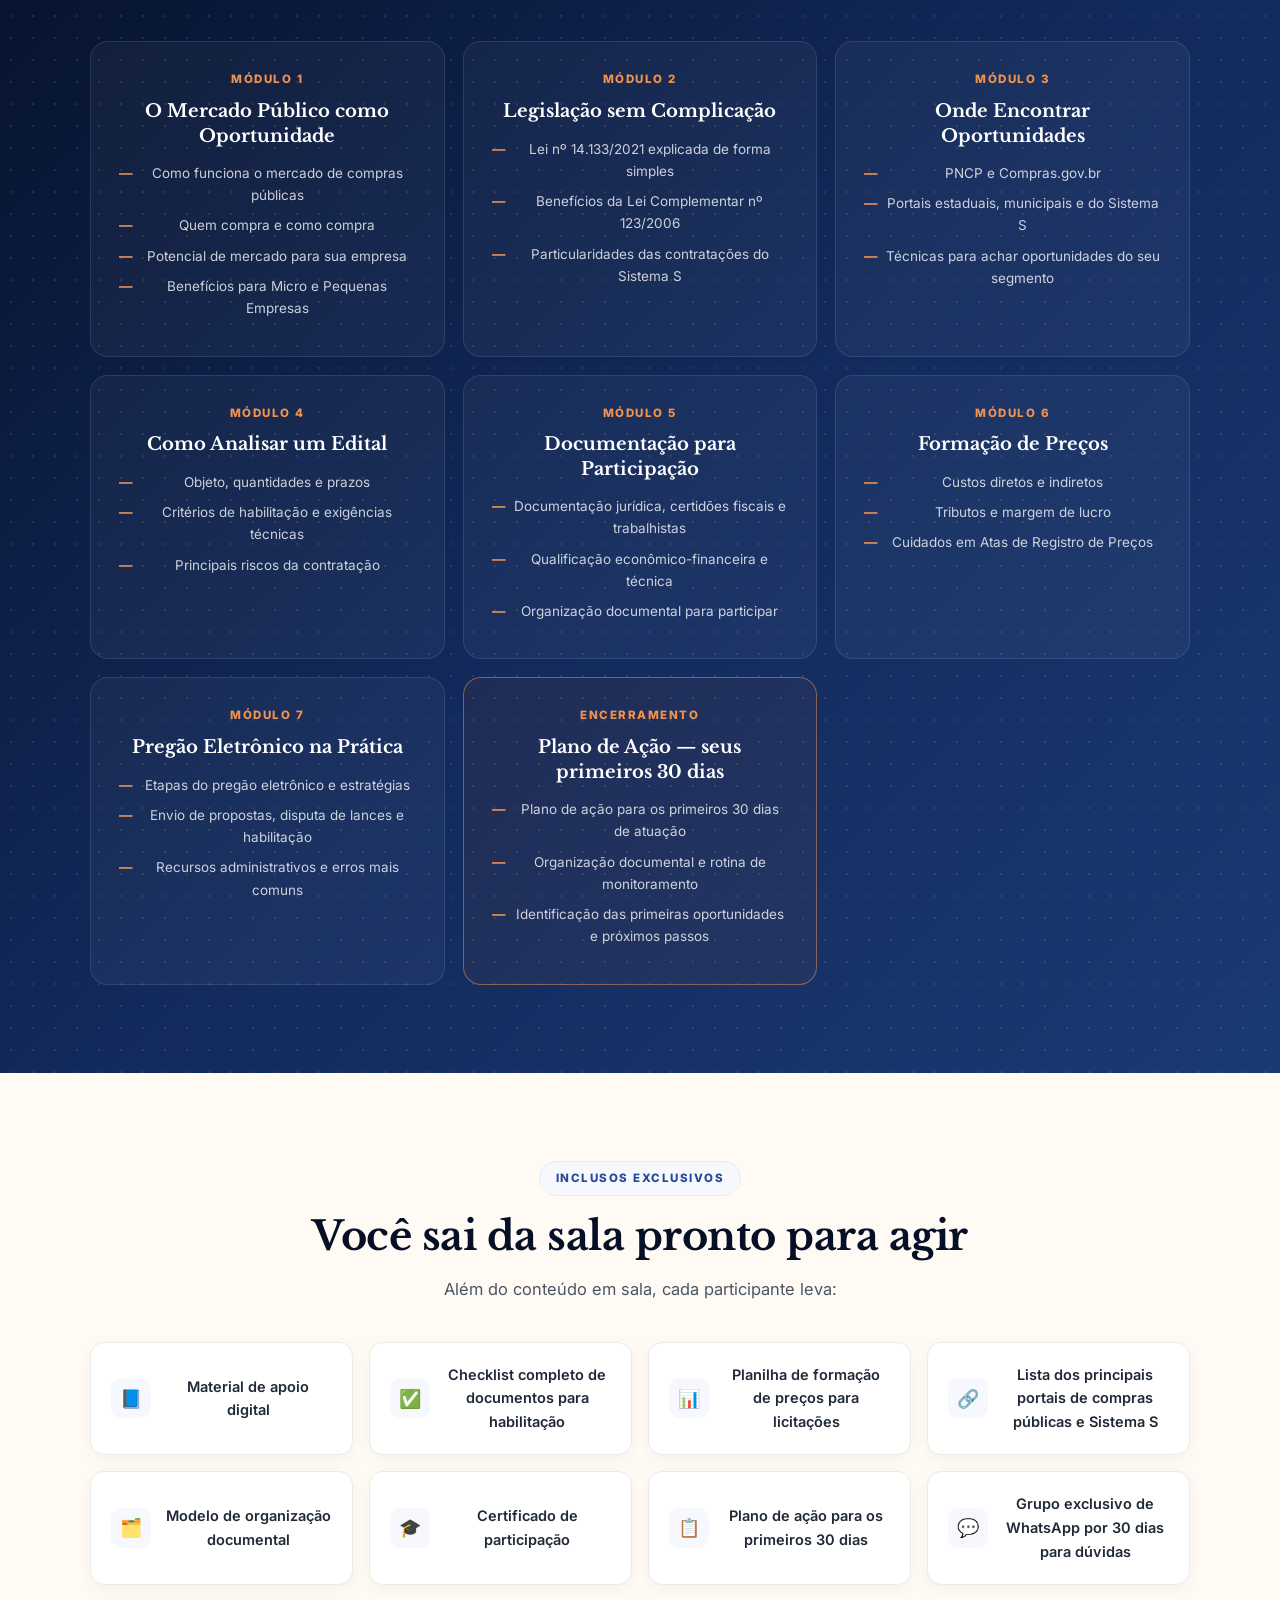
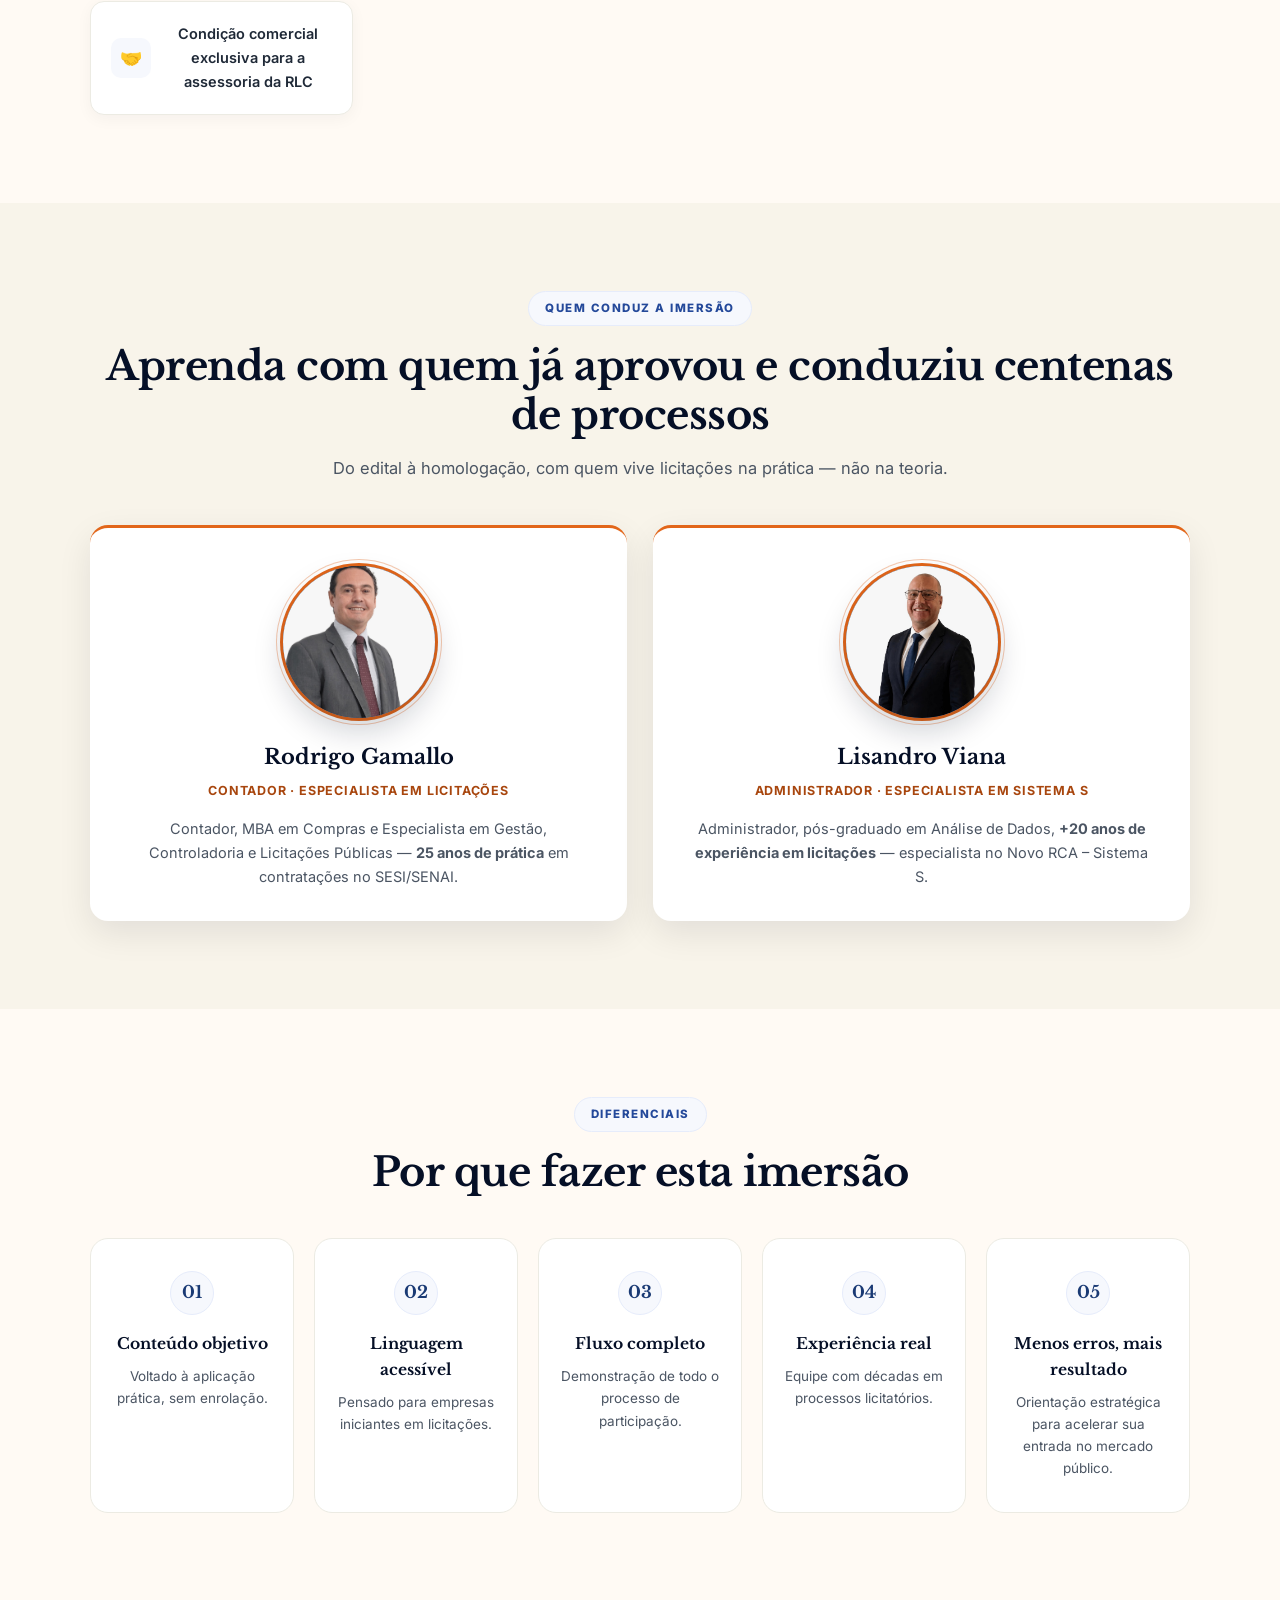
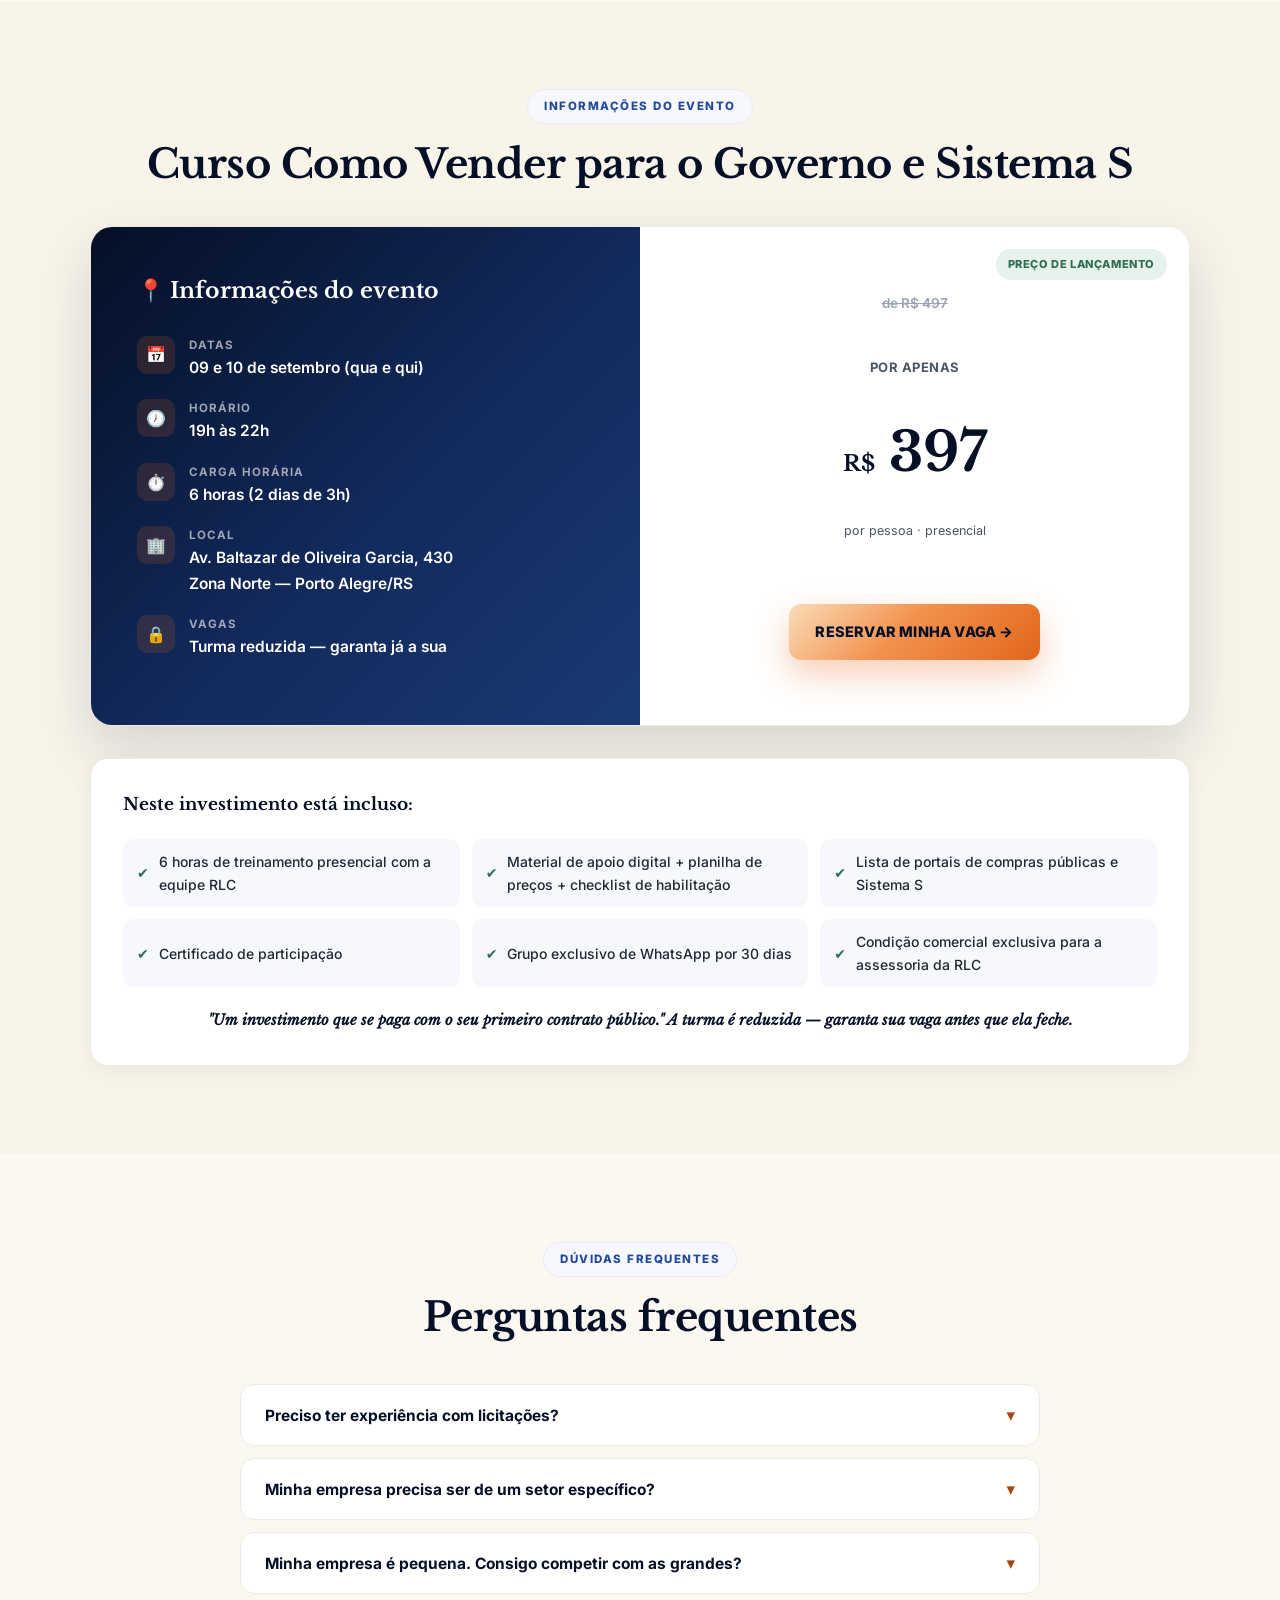
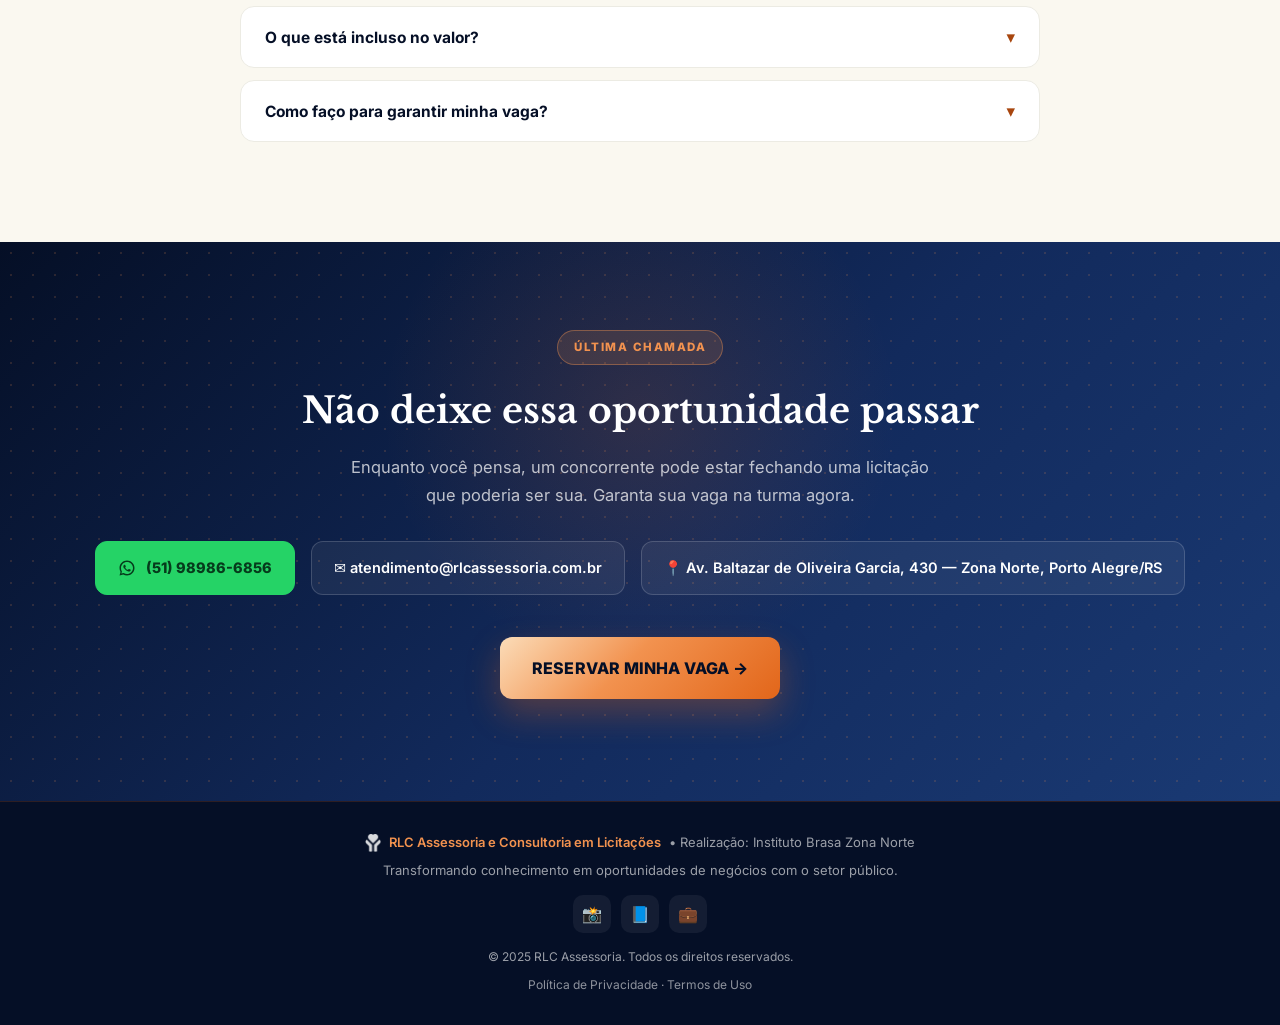
==== commit 4869dcb0: "Add Instagram feed ad cards and polish instructor portraits Adds 4 feed-format (1080x1350) ad creati" ====
--- a/index.html
+++ b/index.html
@@ -162,9 +162,9 @@
   .instrutores{background:var(--marfim)}
   .instrutor-grid{display:grid;grid-template-columns:repeat(auto-fit,minmax(320px,1fr));gap:26px;margin-top:42px}
   .instrutor-card{background:#fff;border-radius:var(--raio);padding:38px 34px 32px;box-shadow:0 12px 34px rgba(5,15,38,.09);border-top:3px solid var(--laranja);text-align:center}
-  .instrutor-foto-wrap{position:relative;width:128px;height:128px;margin:0 auto 20px}
-  .instrutor-foto-fallback{width:128px;height:128px;border-radius:50%;background:var(--grad-azul);color:var(--laranja-claro);display:grid;place-items:center;font-family:'Libre Baskerville',Georgia,serif;font-size:38px;font-weight:600;border:3px solid var(--laranja-claro);box-shadow:0 10px 24px rgba(5,15,38,.22)}
-  .instrutor-foto{position:absolute;inset:0;width:128px;height:128px;border-radius:50%;object-fit:cover;box-shadow:0 10px 24px rgba(5,15,38,.22);border:3px solid var(--laranja)}
+  .instrutor-foto-wrap{position:relative;width:152px;height:152px;margin:0 auto 22px;border-radius:50%;box-shadow:0 14px 30px rgba(5,15,38,.18),0 0 0 3px var(--laranja),0 0 0 6px #fff,0 0 0 7px rgba(226,102,26,.35)}
+  .instrutor-foto-fallback{position:absolute;inset:0;border-radius:50%;background:var(--grad-azul);color:var(--laranja-claro);display:grid;place-items:center;font-family:'Libre Baskerville',Georgia,serif;font-size:42px;font-weight:600}
+  .instrutor-foto{position:absolute;inset:0;width:100%;height:100%;object-fit:cover;border-radius:50%}
   .instrutor-card h3{font-size:21px;font-weight:700;color:var(--azul-950)}
   .instrutor-card .cargo{font-size:12.5px;color:var(--laranja-escuro);font-weight:700;text-transform:uppercase;letter-spacing:.8px;margin:7px 0 15px}
   .instrutor-card p{font-size:14.5px;color:var(--cinza-600)}
@@ -279,8 +279,8 @@
     <p class="subtitulo">O mercado de compras públicas movimenta bilhões de reais por ano — e está aberto a empresas de todos os portes. Em 6 horas de imersão prática, você aprende a encontrar oportunidades, montar propostas competitivas e participar de licitações com segurança. <strong>Direto ao ponto, sem juridiquês.</strong></p>
     <div class="hero-instrutores">
       <span class="avatares">
-        <img src="assets/instrutores/rodrigo-gamallo.jpg" alt="Rodrigo Gamallo" onerror="this.style.display='none'" />
-        <img src="assets/instrutores/lisandro-viana.jpg" alt="Lisandro Viana" onerror="this.style.display='none'" />
+        <img src="assets/instrutores/rodrigo-gamallo-cutout.png" alt="Rodrigo Gamallo" onerror="this.style.display='none'" />
+        <img src="assets/instrutores/lisandro-viana-cutout.png" alt="Lisandro Viana" onerror="this.style.display='none'" />
       </span>
       <span><strong>45+ anos</strong> de experiência combinada em licitações públicas</span>
     </div>
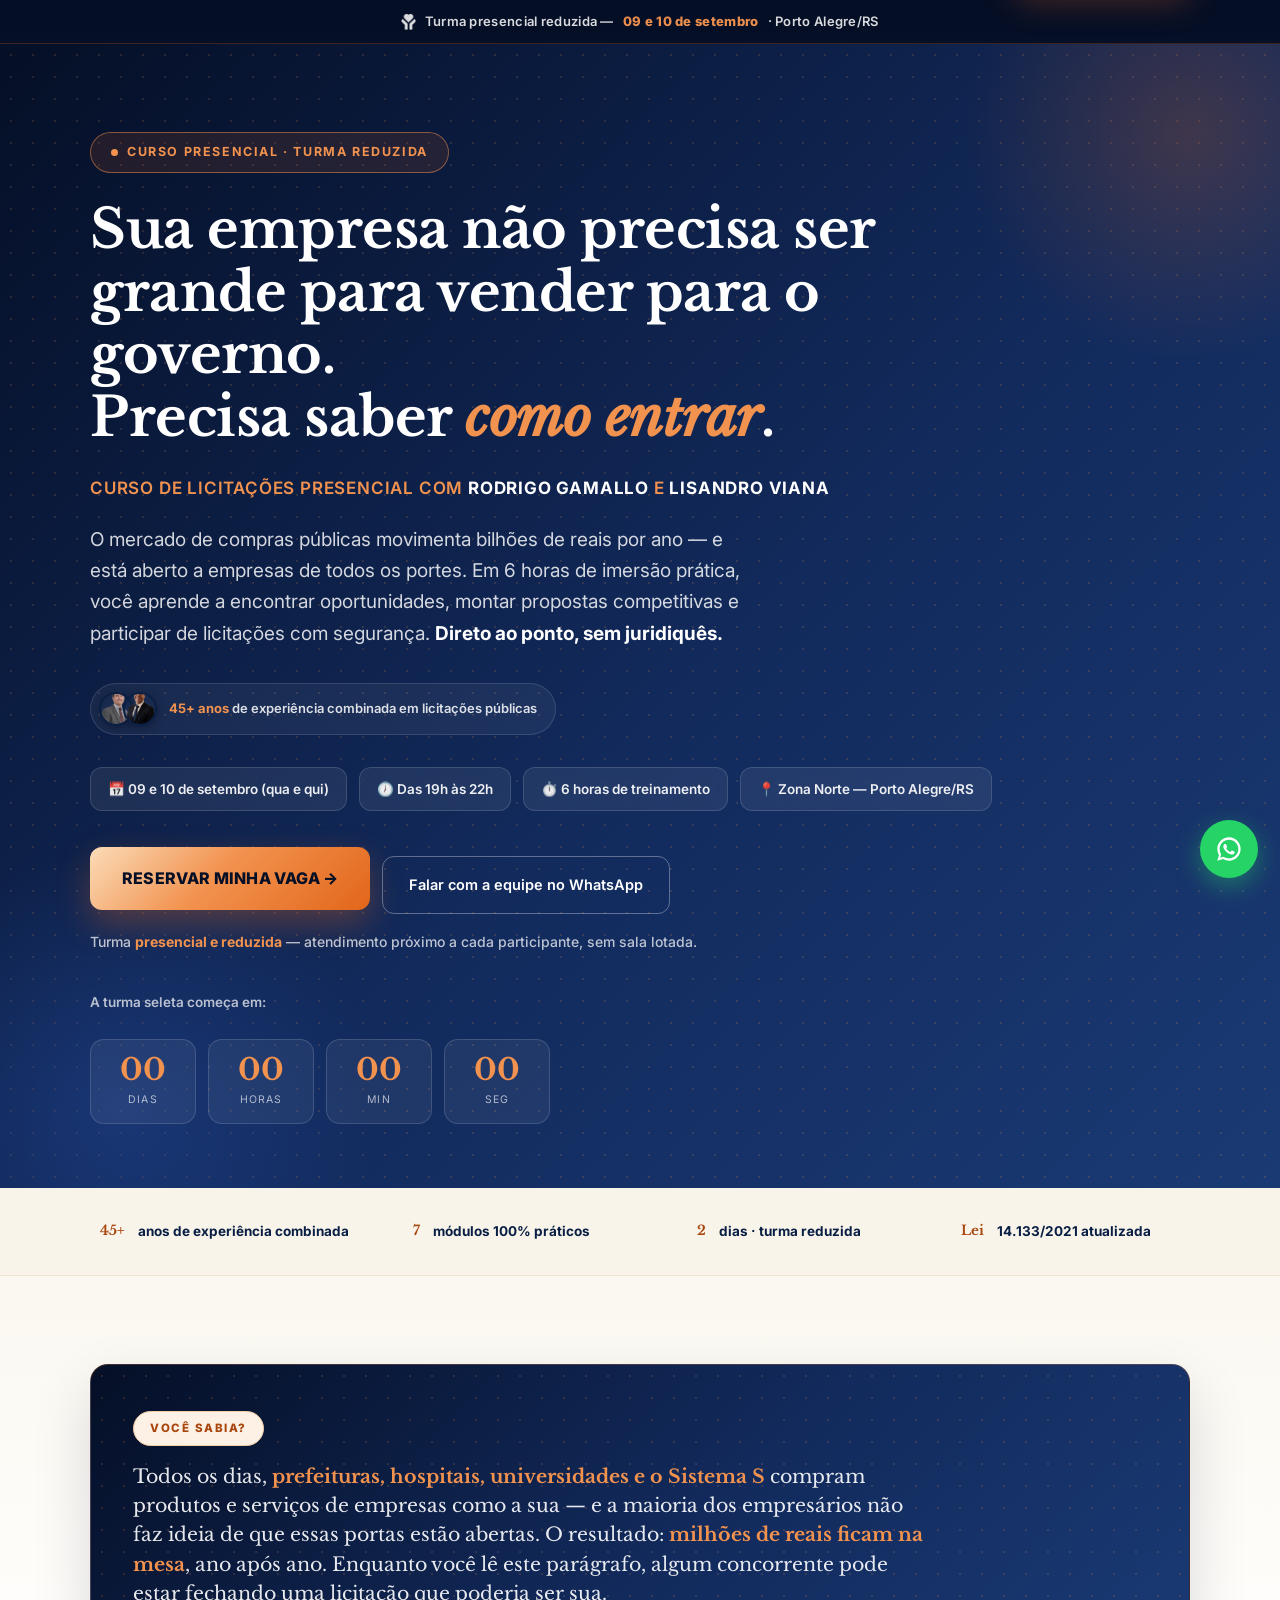
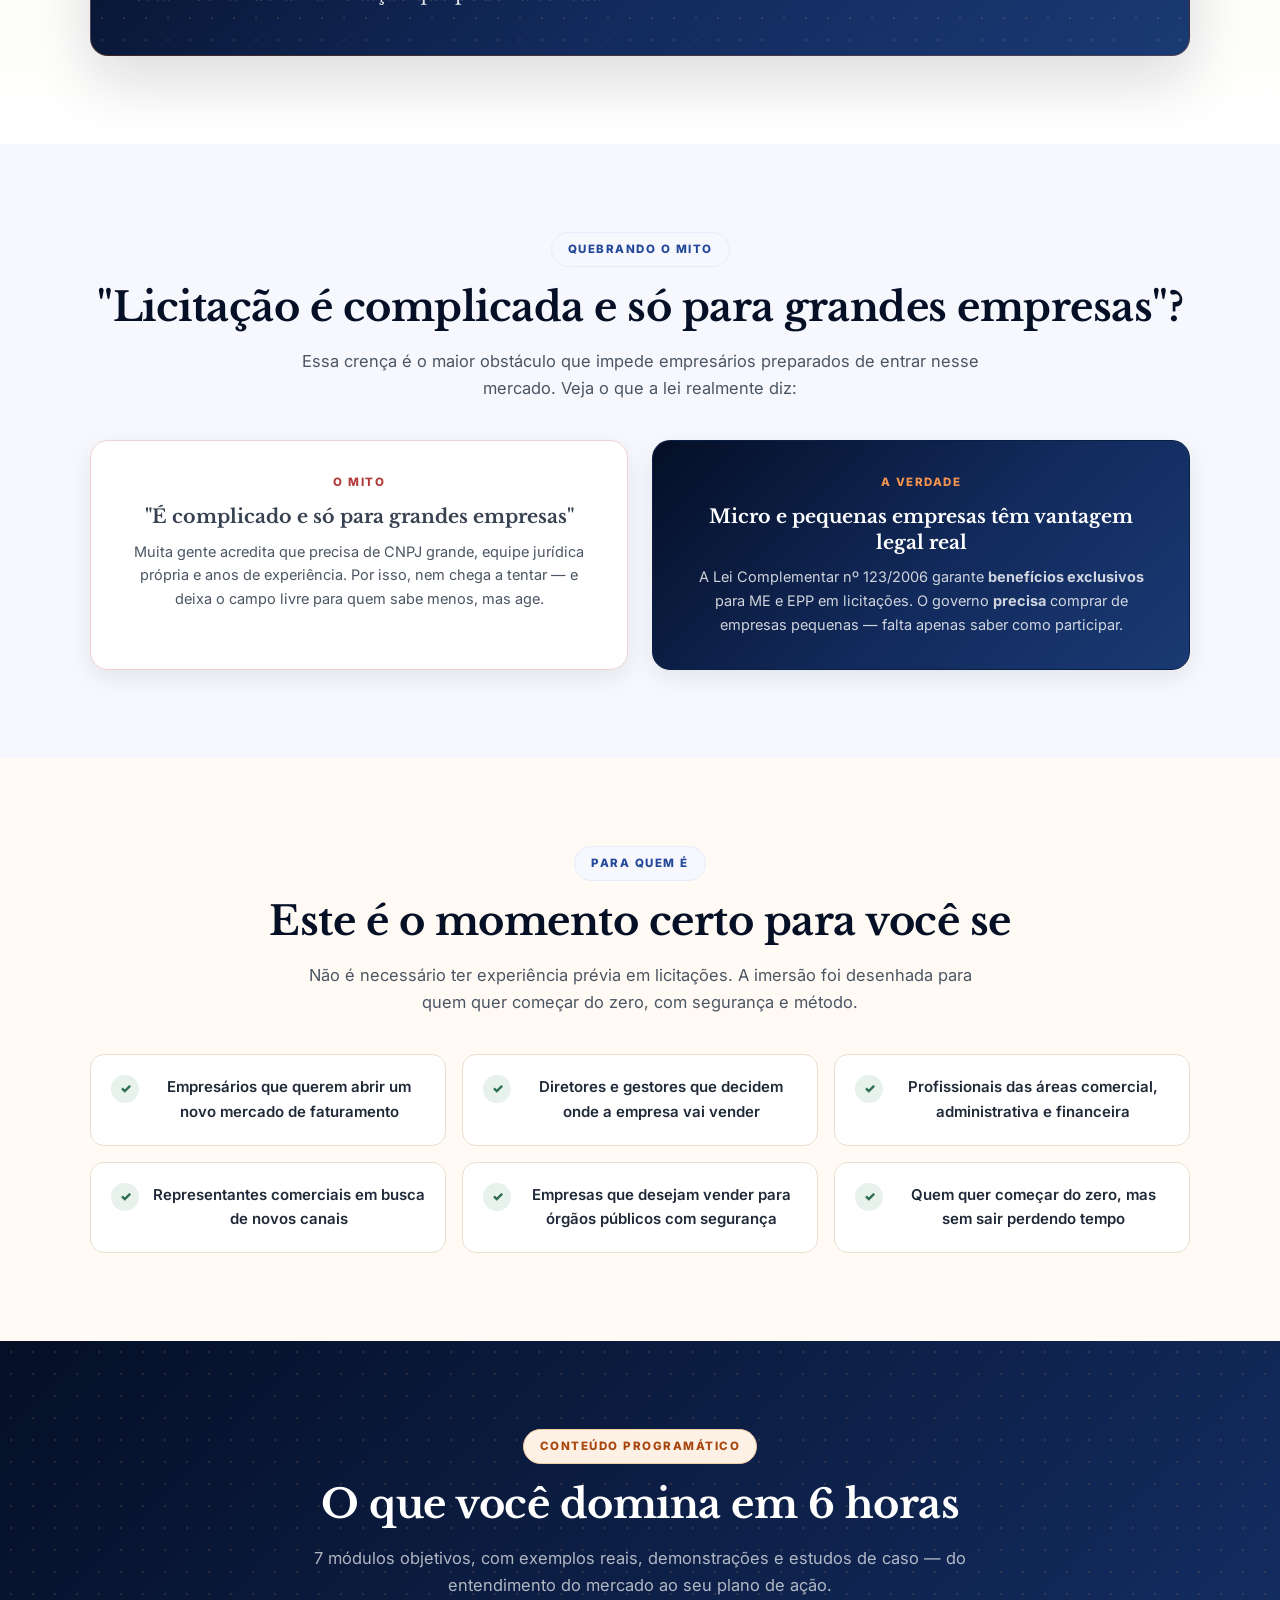
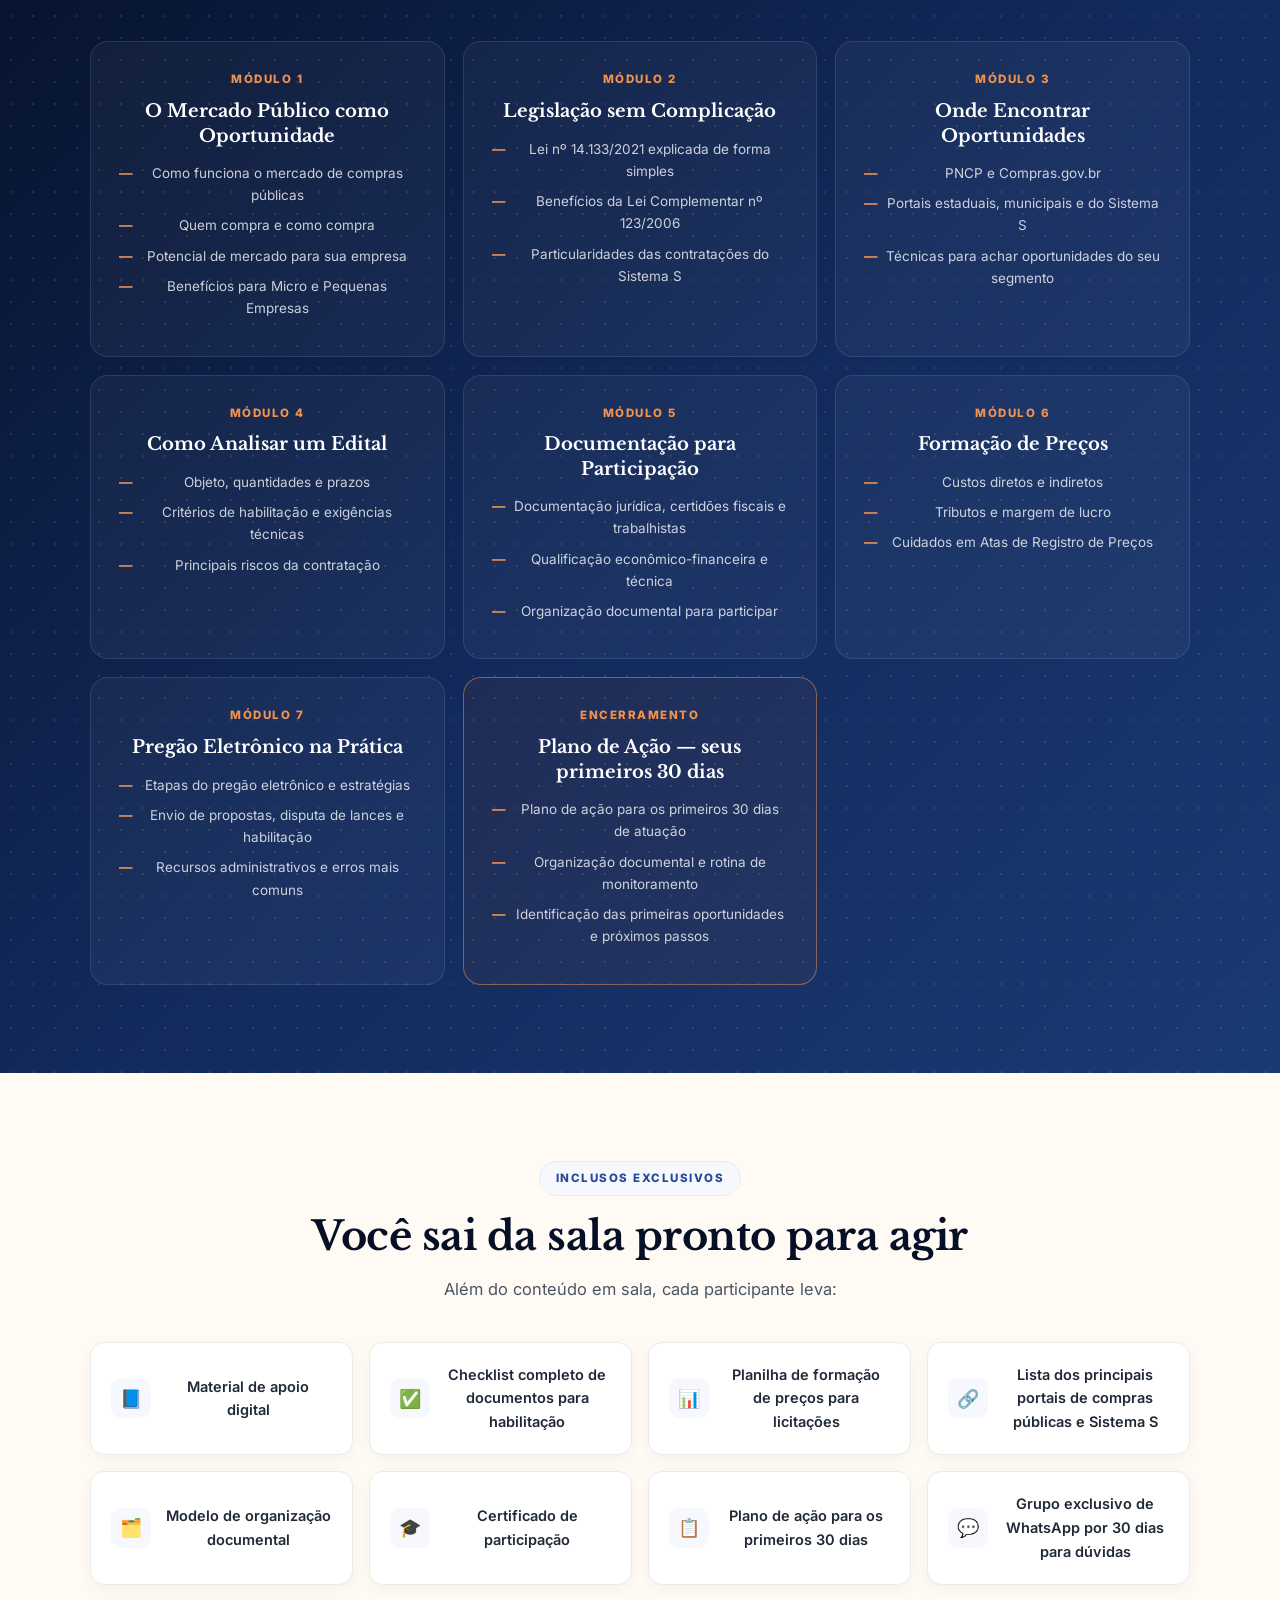
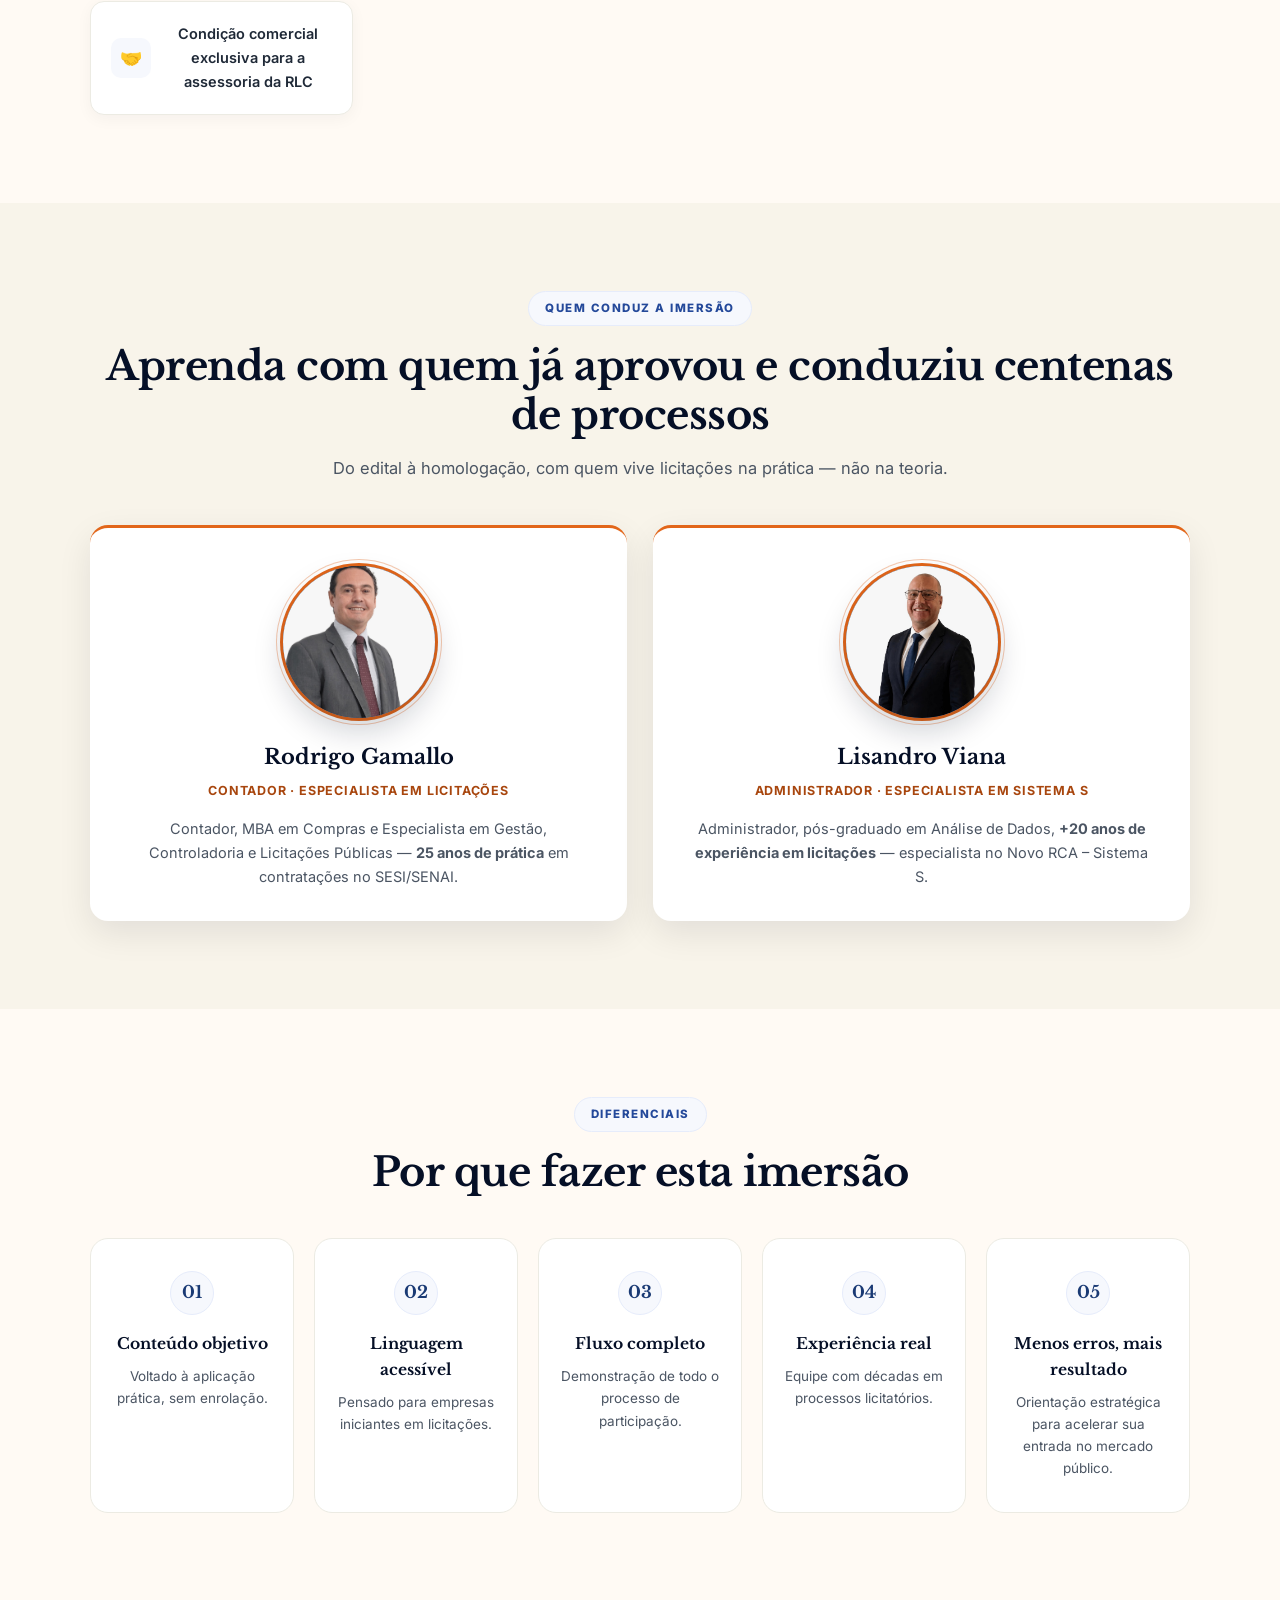
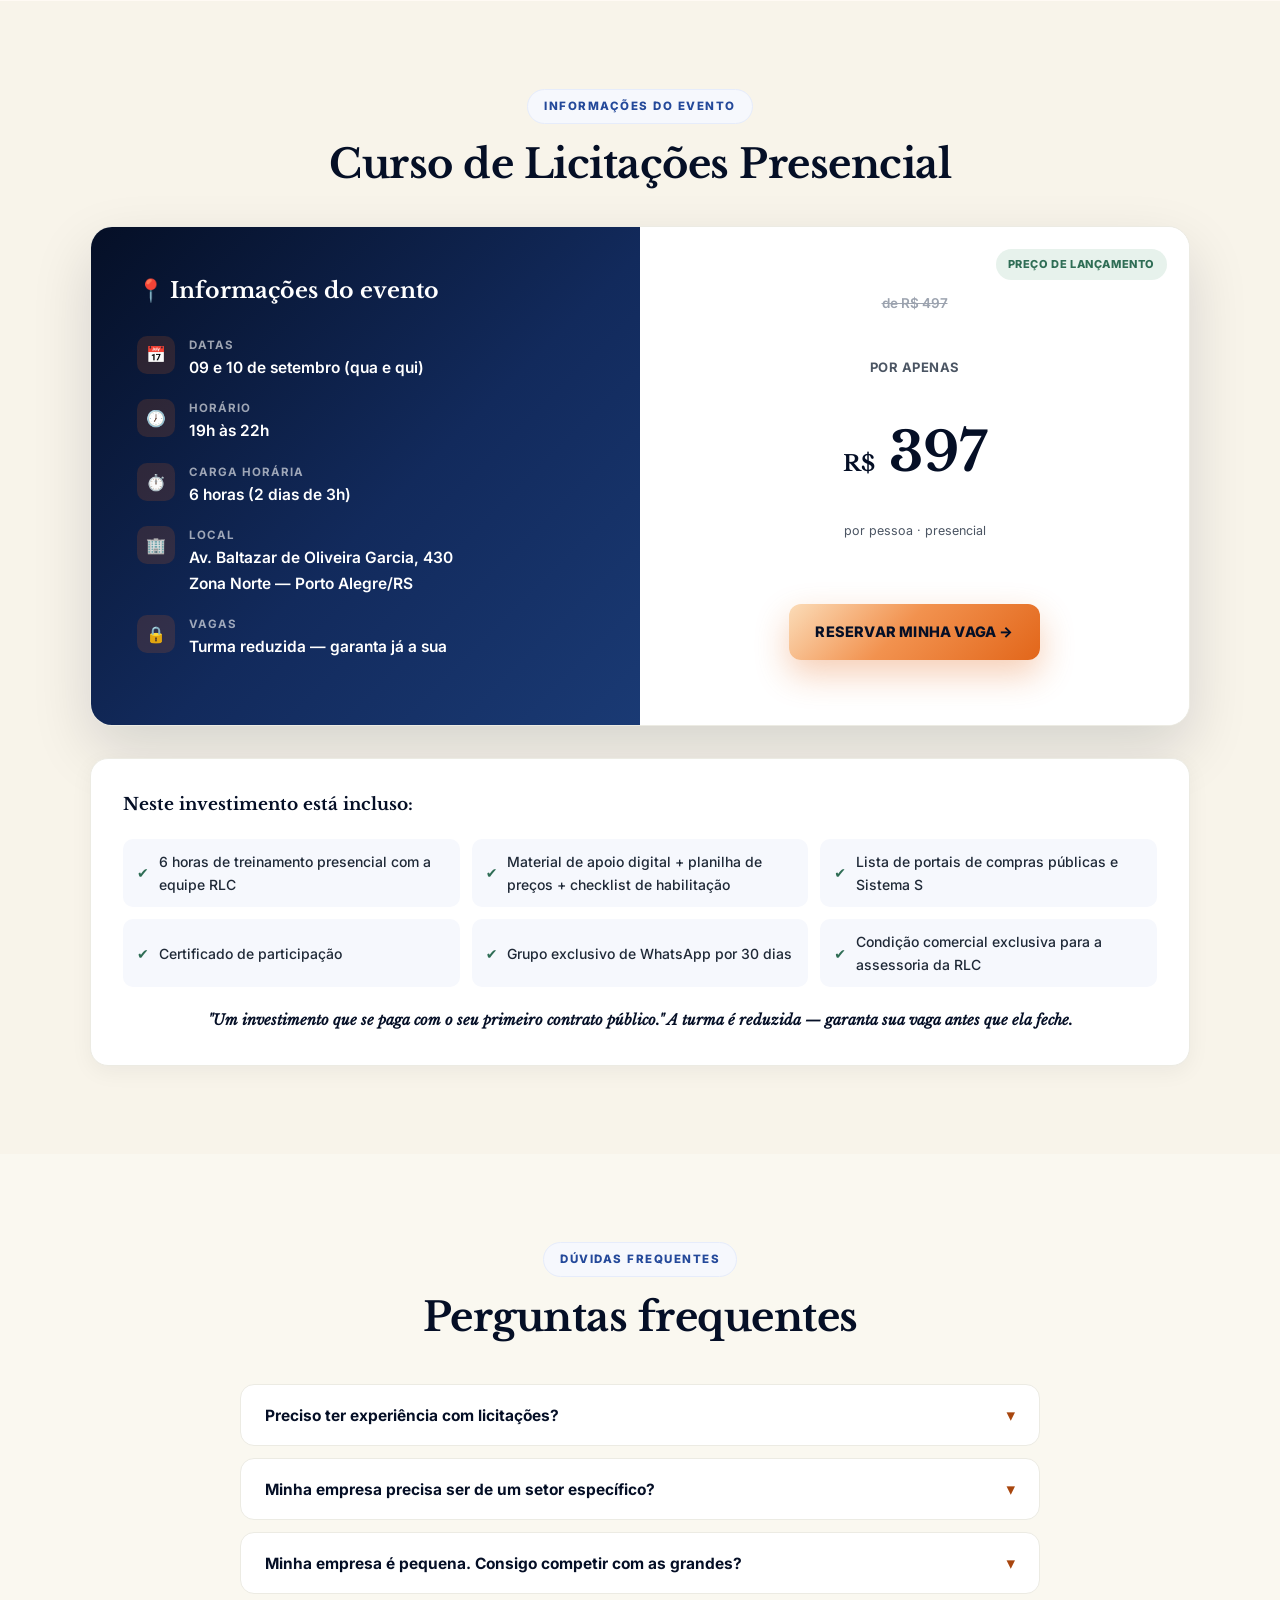
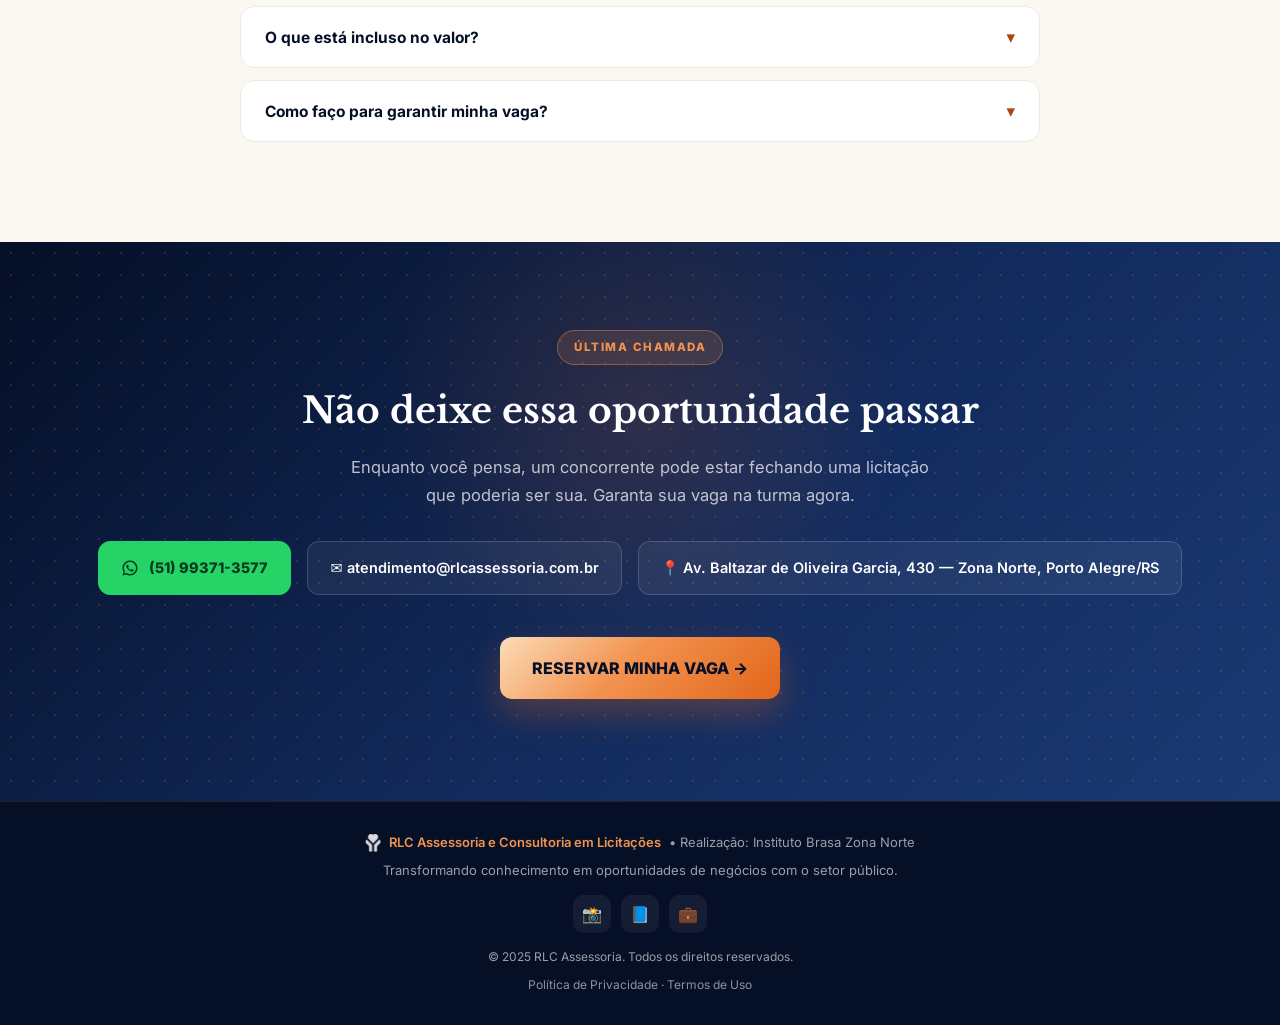
==== commit 38f697fe: "Update course name, WhatsApp number, and elevate feed ad cards - Renames the course to "Curso de Lic" ====
--- a/index.html
+++ b/index.html
@@ -3,16 +3,16 @@
 <head>
 <meta charset="UTF-8" />
 <meta name="viewport" content="width=device-width, initial-scale=1.0" />
-<title>Como Vender para o Governo e Sistema S | Turma Presencial Reduzida — RLC Assessoria</title>
-<meta name="description" content="Imersão presencial de 6 horas para sua empresa entrar no mercado de compras públicas: prefeituras, hospitais e Sistema S. Turma reduzida. 09 e 10 de setembro, Porto Alegre/RS." />
+<title>Curso de Licitações Presencial | Turma Reduzida — RLC Assessoria</title>
+<meta name="description" content="Curso de Licitações Presencial: imersão de 6 horas para sua empresa entrar no mercado de compras públicas: prefeituras, hospitais e Sistema S. Turma reduzida. 09 e 10 de setembro, Porto Alegre/RS." />
 <meta property="og:type" content="website" />
-<meta property="og:title" content="Como Vender para o Governo e Sistema S | Turma Presencial Reduzida" />
+<meta property="og:title" content="Curso de Licitações Presencial | Turma Reduzida" />
 <meta property="og:description" content="Imersão presencial de 6 horas para sua empresa entrar no mercado de compras públicas. Turma reduzida — 09 e 10 de setembro, Porto Alegre/RS." />
 <meta property="og:image" content="https://institutobzn-pixel.github.io/marketing.instituto/assets/og-image.jpg" />
 <meta property="og:url" content="https://institutobzn-pixel.github.io/marketing.instituto/" />
 <meta property="og:locale" content="pt_BR" />
 <meta name="twitter:card" content="summary_large_image" />
-<meta name="twitter:title" content="Como Vender para o Governo e Sistema S" />
+<meta name="twitter:title" content="Curso de Licitações Presencial" />
 <meta name="twitter:description" content="Imersão presencial de 6 horas. Turma reduzida — 09 e 10 de setembro, Porto Alegre/RS." />
 <meta name="twitter:image" content="https://institutobzn-pixel.github.io/marketing.instituto/assets/og-image.jpg" />
 <link rel="icon" type="image/png" href="assets/logo/simbolo-azul-profundo.png" />
@@ -265,8 +265,8 @@
 <!-- ===== CTA FIXA (aparece ao rolar) ===== -->
 <div class="cta-fixa" id="cta-fixa">
   <div class="container">
-    <div class="cta-fixa-texto"><b>Como Vender para o Governo e Sistema S</b><span>09 e 10 de setembro · Turma presencial reduzida</span></div>
-    <a class="cta-principal" href="https://wa.me/5551989866856?text=Quero%20garantir%20minha%20vaga%20no%20curso%20Como%20Vender%20para%20o%20Governo%20e%20Sistema%20S" target="_blank" rel="noopener">RESERVAR VAGA →</a>
+    <div class="cta-fixa-texto"><b>Curso de Licitações Presencial</b><span>09 e 10 de setembro · Turma presencial reduzida</span></div>
+    <a class="cta-principal" href="https://wa.me/5551993713577?text=Quero%20garantir%20minha%20vaga%20no%20Curso%20de%20Licita%C3%A7%C3%B5es%20Presencial" target="_blank" rel="noopener">RESERVAR VAGA →</a>
   </div>
 </div>
 
@@ -275,7 +275,7 @@
   <div class="container">
     <span class="badge"><span class="ponto"></span> Curso Presencial · Turma Reduzida</span>
     <h1>Sua empresa não precisa ser grande para vender para o governo.<br />Precisa saber <em>como entrar</em>.</h1>
-    <p class="curso-nome">Curso Presencial de Licitações com <strong>Rodrigo Gamallo</strong> e <strong>Lisandro Viana</strong></p>
+    <p class="curso-nome">Curso de Licitações Presencial com <strong>Rodrigo Gamallo</strong> e <strong>Lisandro Viana</strong></p>
     <p class="subtitulo">O mercado de compras públicas movimenta bilhões de reais por ano — e está aberto a empresas de todos os portes. Em 6 horas de imersão prática, você aprende a encontrar oportunidades, montar propostas competitivas e participar de licitações com segurança. <strong>Direto ao ponto, sem juridiquês.</strong></p>
     <div class="hero-instrutores">
       <span class="avatares">
@@ -291,10 +291,10 @@
       <span class="info-chip">📍 Zona Norte — Porto Alegre/RS</span>
     </div>
     <div class="cta-linha">
-      <a class="cta-principal" href="https://wa.me/5551989866856?text=Quero%20garantir%20minha%20vaga%20no%20curso%20Como%20Vender%20para%20o%20Governo%20e%20Sistema%20S" target="_blank" rel="noopener">
+      <a class="cta-principal" href="https://wa.me/5551993713577?text=Quero%20garantir%20minha%20vaga%20no%20Curso%20de%20Licita%C3%A7%C3%B5es%20Presencial" target="_blank" rel="noopener">
         RESERVAR MINHA VAGA →
       </a>
-      <a class="cta-secundario" href="https://wa.me/5551989866856" target="_blank" rel="noopener">Falar com a equipe no WhatsApp</a>
+      <a class="cta-secundario" href="https://wa.me/5551993713577" target="_blank" rel="noopener">Falar com a equipe no WhatsApp</a>
     </div>
     <p class="vagas">Turma <b>presencial e reduzida</b> — atendimento próximo a cada participante, sem sala lotada.</p>
     <div class="countdown-wrap">
@@ -487,7 +487,7 @@
   <div class="container">
     <div class="centro">
       <span class="section-tag">Informações do evento</span>
-      <h2 class="titulo-secao">Curso Como Vender para o Governo e Sistema S</h2>
+      <h2 class="titulo-secao">Curso de Licitações Presencial</h2>
     </div>
     <div class="evento-card reveal">
       <div class="evento-info">
@@ -504,7 +504,7 @@
         <div class="por">por apenas</div>
         <div class="preco"><small>R$</small> 397</div>
         <div class="pagamento">por pessoa · presencial</div>
-        <a class="cta-principal" href="https://wa.me/5551989866856?text=Quero%20garantir%20minha%20vaga%20no%20curso%20Como%20Vender%20para%20o%20Governo%20e%20Sistema%20S" target="_blank" rel="noopener">RESERVAR MINHA VAGA →</a>
+        <a class="cta-principal" href="https://wa.me/5551993713577?text=Quero%20garantir%20minha%20vaga%20no%20Curso%20de%20Licita%C3%A7%C3%B5es%20Presencial" target="_blank" rel="noopener">RESERVAR MINHA VAGA →</a>
       </div>
     </div>
     <div class="incluso reveal">
@@ -548,7 +548,7 @@
       </div>
       <div class="faq-item">
         <button class="faq-pergunta" type="button">Como faço para garantir minha vaga? <span class="seta">▾</span></button>
-        <div class="faq-resposta"><p>Clique no botão de reserva ou fale conosco no WhatsApp <strong>(51) 98986-6856</strong>. A turma é presencial e reduzida.</p></div>
+        <div class="faq-resposta"><p>Clique no botão de reserva ou fale conosco no WhatsApp <strong>(51) 99371-3577</strong>. A turma é presencial e reduzida.</p></div>
       </div>
     </div>
   </div>
@@ -561,15 +561,15 @@
     <h2>Não deixe essa oportunidade passar</h2>
     <p>Enquanto você pensa, um concorrente pode estar fechando uma licitação que poderia ser sua. Garanta sua vaga na turma agora.</p>
     <div class="contato-meios">
-      <a class="contato-meio whats" href="https://wa.me/5551989866856" target="_blank" rel="noopener">
+      <a class="contato-meio whats" href="https://wa.me/5551993713577" target="_blank" rel="noopener">
         <svg width="18" height="18" viewBox="0 0 24 24" fill="currentColor"><path d="M12 2C6.48 2 2 6.48 2 12c0 1.88.52 3.66 1.42 5.18L2 22l4.95-1.39A9.94 9.94 0 0 0 12 22c5.52 0 10-4.48 10-10S17.52 2 12 2zm0 18c-1.58 0-3.06-.45-4.32-1.22l-.31-.18-2.94.82.83-2.87-.2-.32A7.98 7.98 0 0 1 4 12c0-4.41 3.59-8 8-8s8 3.59 8 8-3.59 8-8 8zm4.36-5.93c-.24-.12-1.42-.7-1.64-.78-.22-.08-.38-.12-.54.12-.16.24-.62.78-.76.94-.14.16-.28.18-.52.06-.24-.12-1.01-.37-1.92-1.19-.71-.63-1.19-1.42-1.33-1.66-.14-.24-.02-.37.1-.49.11-.11.24-.28.36-.42.12-.14.16-.24.24-.4.08-.16.04-.3-.02-.42-.06-.12-.54-1.29-.74-1.77-.19-.47-.39-.4-.54-.41h-.46c-.16 0-.42.06-.64.3-.22.24-.84.82-.84 2s.86 2.32.98 2.48c.12.16 1.7 2.59 4.12 3.63.58.25 1.03.4 1.38.51.58.19 1.11.16 1.53.1.47-.07 1.42-.58 1.62-1.14.2-.56.2-1.04.14-1.14-.06-.1-.22-.16-.46-.28z"/></svg>
-        (51) 98986-6856
+        (51) 99371-3577
       </a>
       <a class="contato-meio" href="mailto:atendimento@rlcassessoria.com.br">✉️ atendimento@rlcassessoria.com.br</a>
       <span class="contato-meio">📍 Av. Baltazar de Oliveira Garcia, 430 — Zona Norte, Porto Alegre/RS</span>
     </div>
     <div class="cta-linha" style="justify-content:center">
-      <a class="cta-principal" href="https://wa.me/5551989866856?text=Quero%20garantir%20minha%20vaga%20no%20curso%20Como%20Vender%20para%20o%20Governo%20e%20Sistema%20S" target="_blank" rel="noopener">RESERVAR MINHA VAGA →</a>
+      <a class="cta-principal" href="https://wa.me/5551993713577?text=Quero%20garantir%20minha%20vaga%20no%20Curso%20de%20Licita%C3%A7%C3%B5es%20Presencial" target="_blank" rel="noopener">RESERVAR MINHA VAGA →</a>
     </div>
   </div>
 </section>
@@ -588,7 +588,7 @@
 </footer>
 
 <!-- ===== WHATSAPP FLUTUANTE ===== -->
-<a class="whats-flutuante" href="https://wa.me/5551989866856" target="_blank" rel="noopener" aria-label="Falar no WhatsApp">
+<a class="whats-flutuante" href="https://wa.me/5551993713577" target="_blank" rel="noopener" aria-label="Falar no WhatsApp">
   <svg width="28" height="28" viewBox="0 0 24 24" fill="#fff"><path d="M12 2C6.48 2 2 6.48 2 12c0 1.88.52 3.66 1.42 5.18L2 22l4.95-1.39A9.94 9.94 0 0 0 12 22c5.52 0 10-4.48 10-10S17.52 2 12 2zm0 18c-1.58 0-3.06-.45-4.32-1.22l-.31-.18-2.94.82.83-2.87-.2-.32A7.98 7.98 0 0 1 4 12c0-4.41 3.59-8 8-8s8 3.59 8 8-3.59 8-8 8zm4.36-5.93c-.24-.12-1.42-.7-1.64-.78-.22-.08-.38-.12-.54.12-.16.24-.62.78-.76.94-.14.16-.28.18-.52.06-.24-.12-1.01-.37-1.92-1.19-.71-.63-1.19-1.42-1.33-1.66-.14-.24-.02-.37.1-.49.11-.11.24-.28.36-.42.12-.14.16-.24.24-.4.08-.16.04-.3-.02-.42-.06-.12-.54-1.29-.74-1.77-.19-.47-.39-.4-.54-.41h-.46c-.16 0-.42.06-.64.3-.22.24-.84.82-.84 2s.86 2.32.98 2.48c.12.16 1.7 2.59 4.12 3.63.58.25 1.03.4 1.38.51.58.19 1.11.16 1.53.1.47-.07 1.42-.58 1.62-1.14.2-.56.2-1.04.14-1.14-.06-.1-.22-.16-.46-.28z"/></svg>
 </a>
 
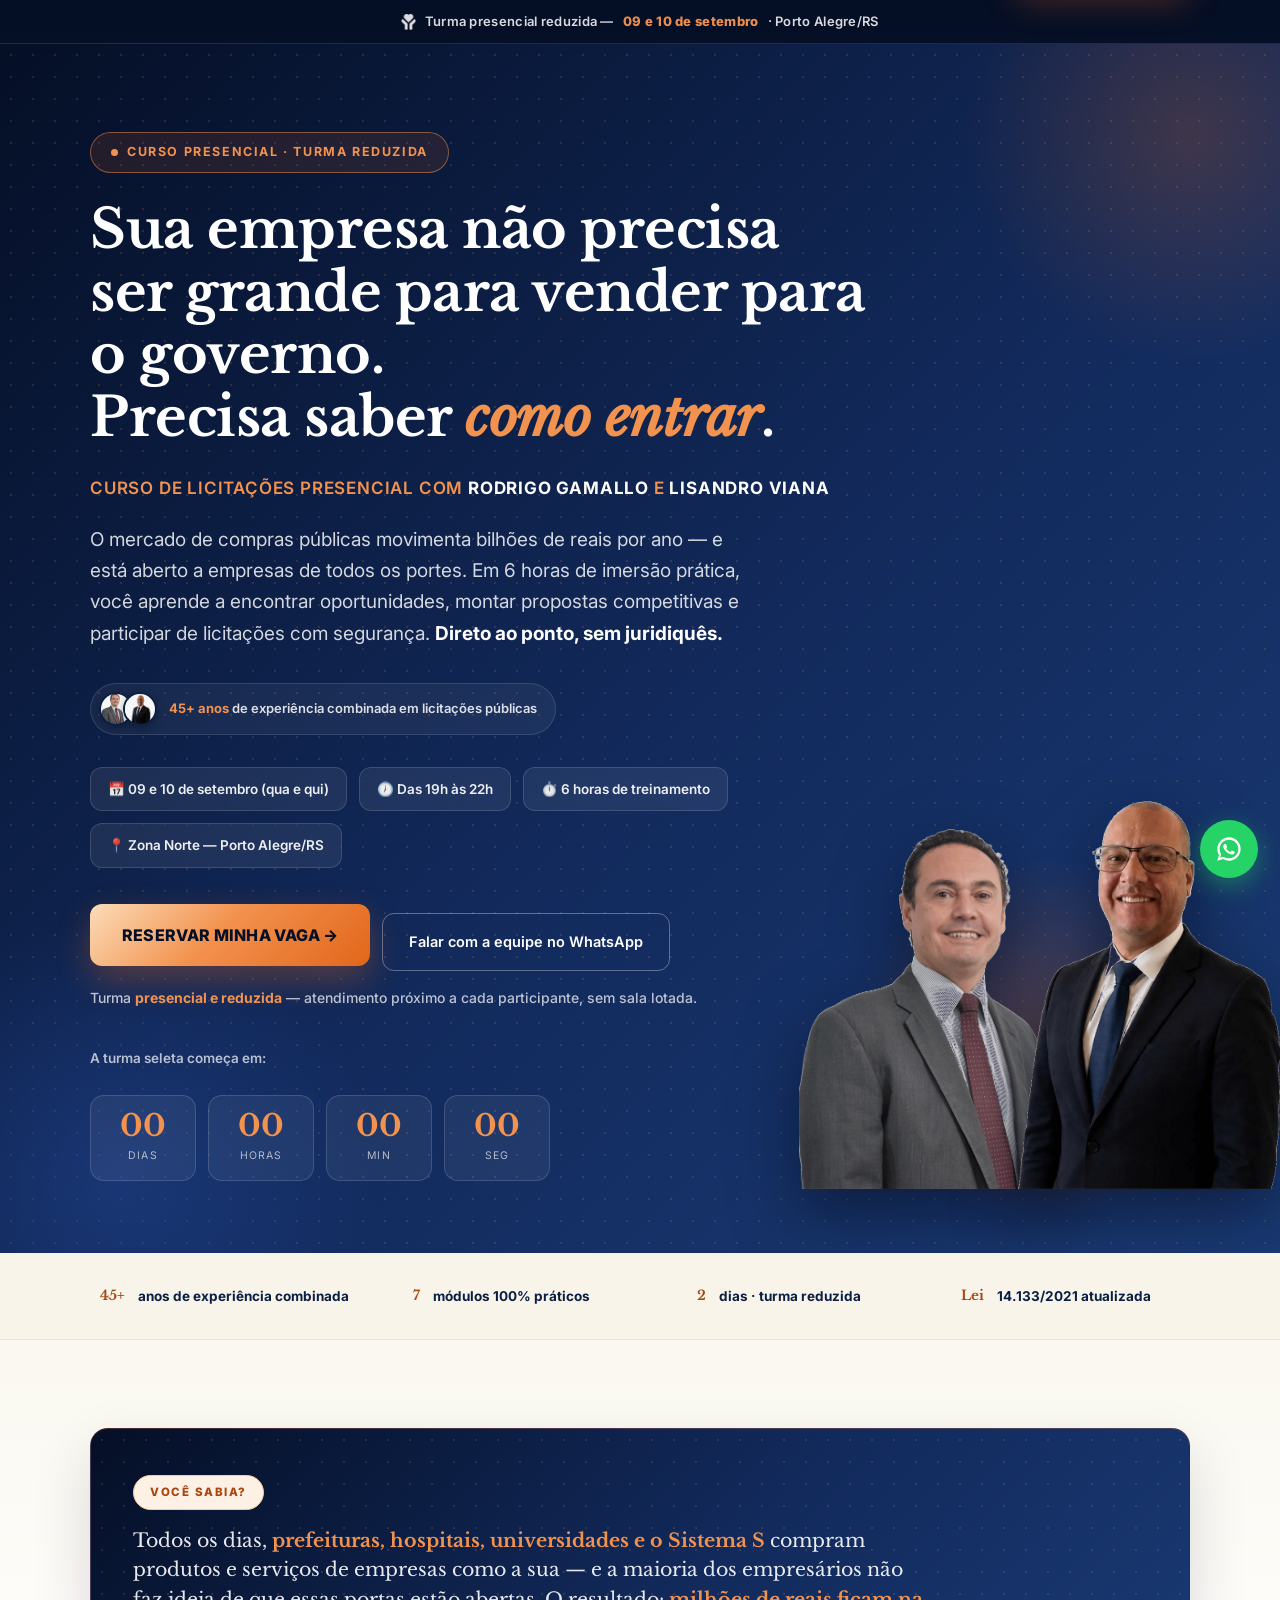
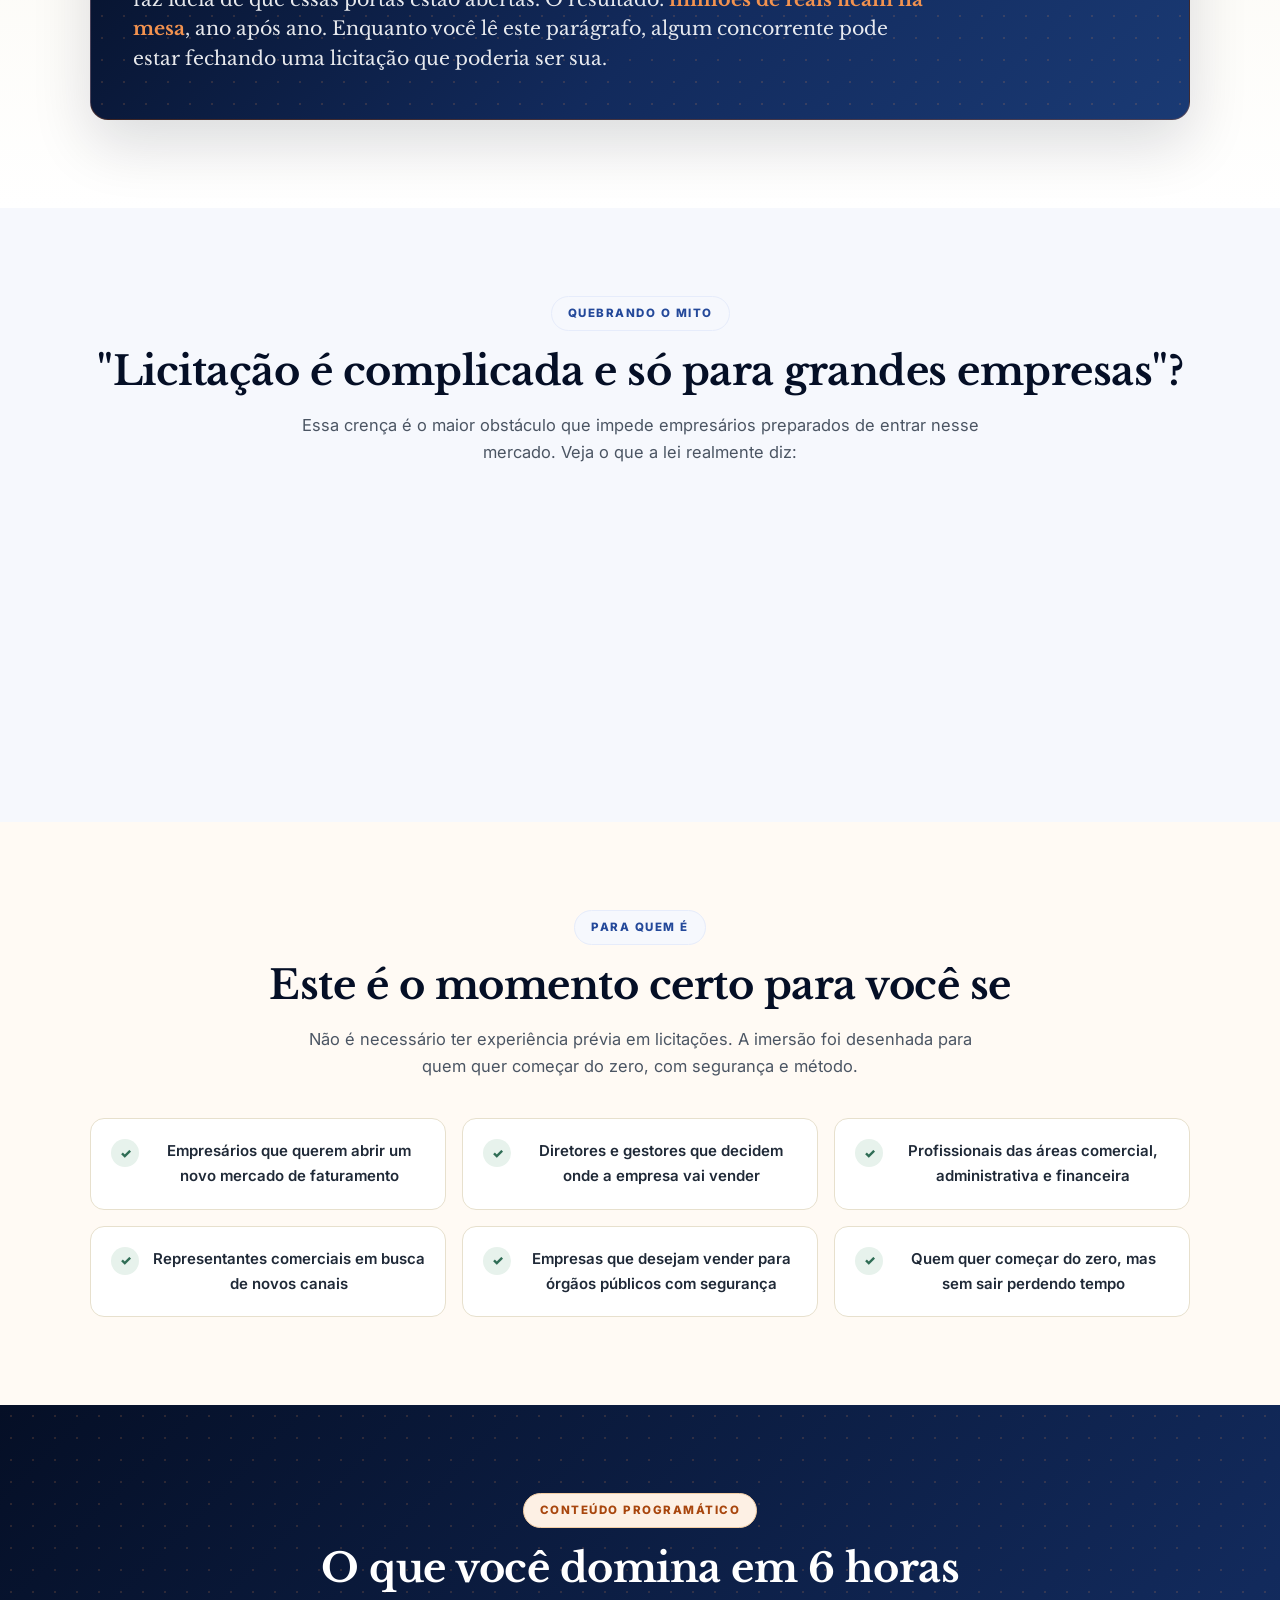
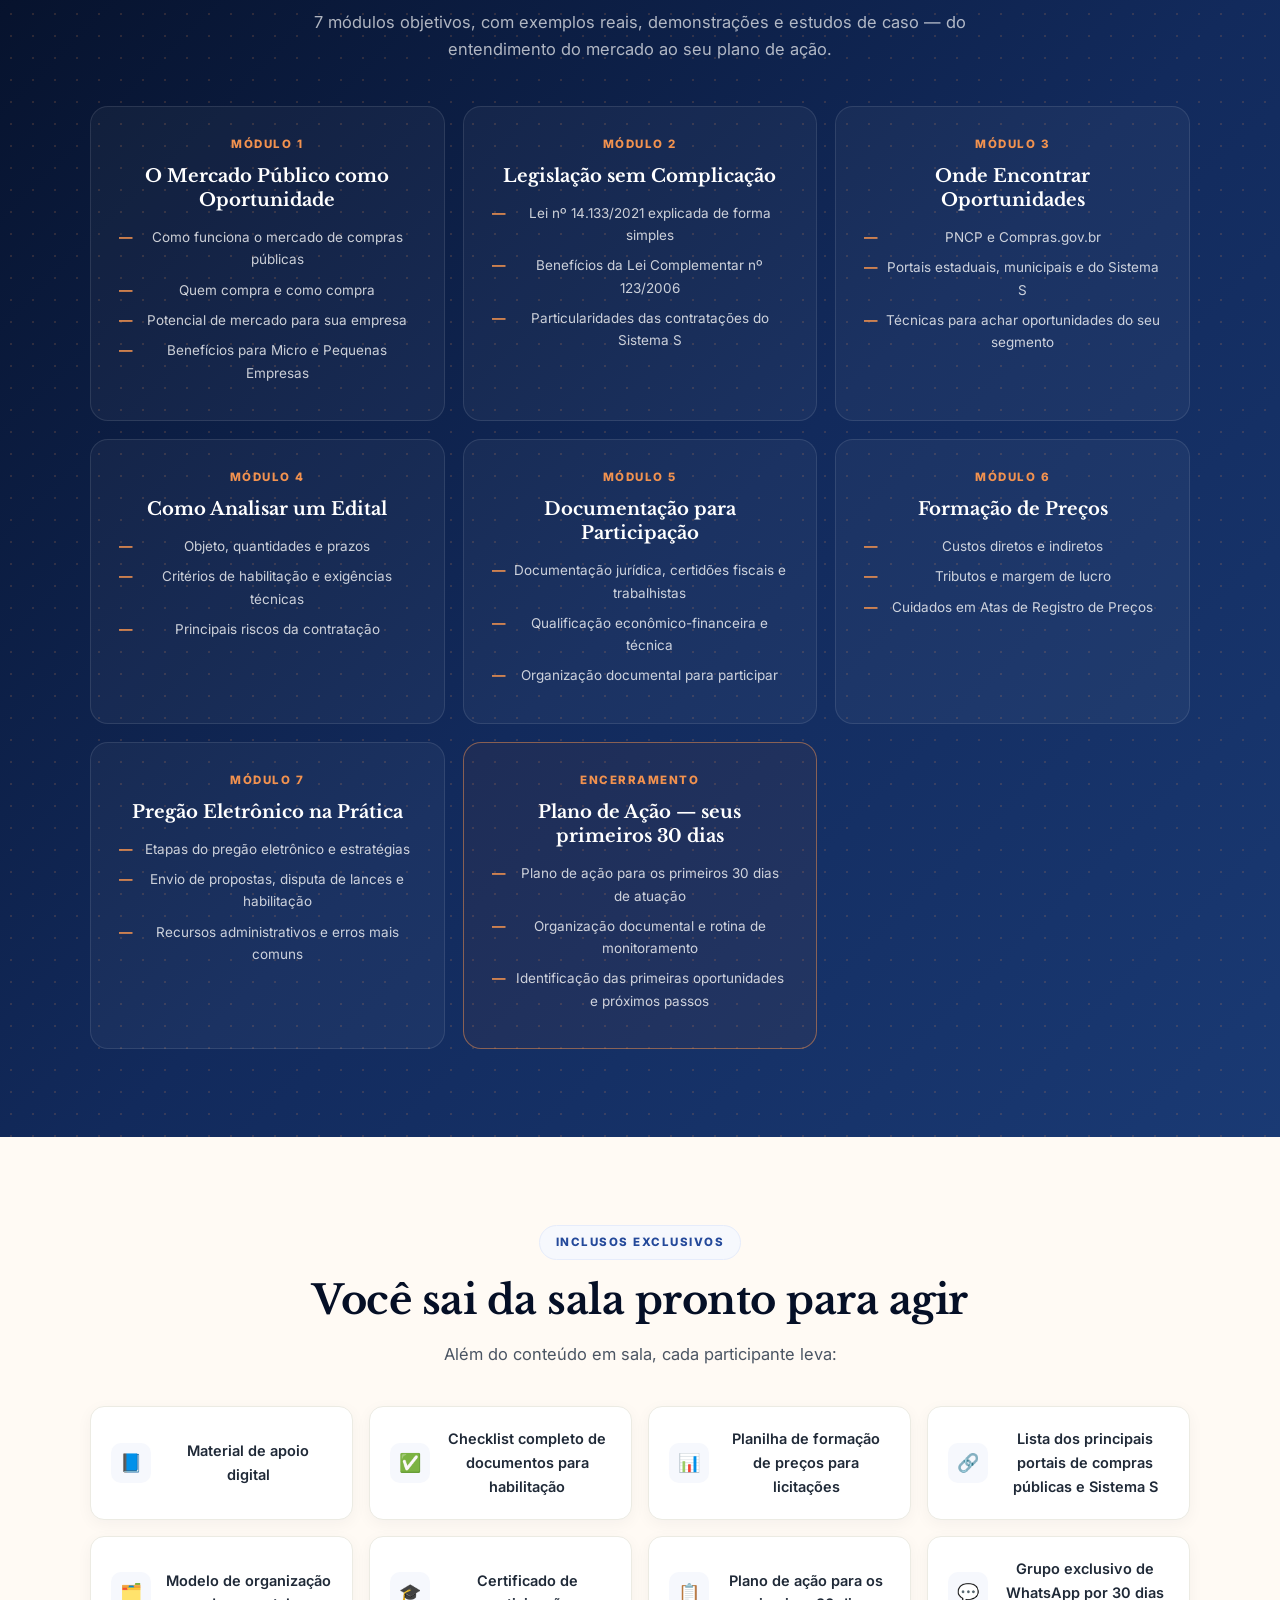
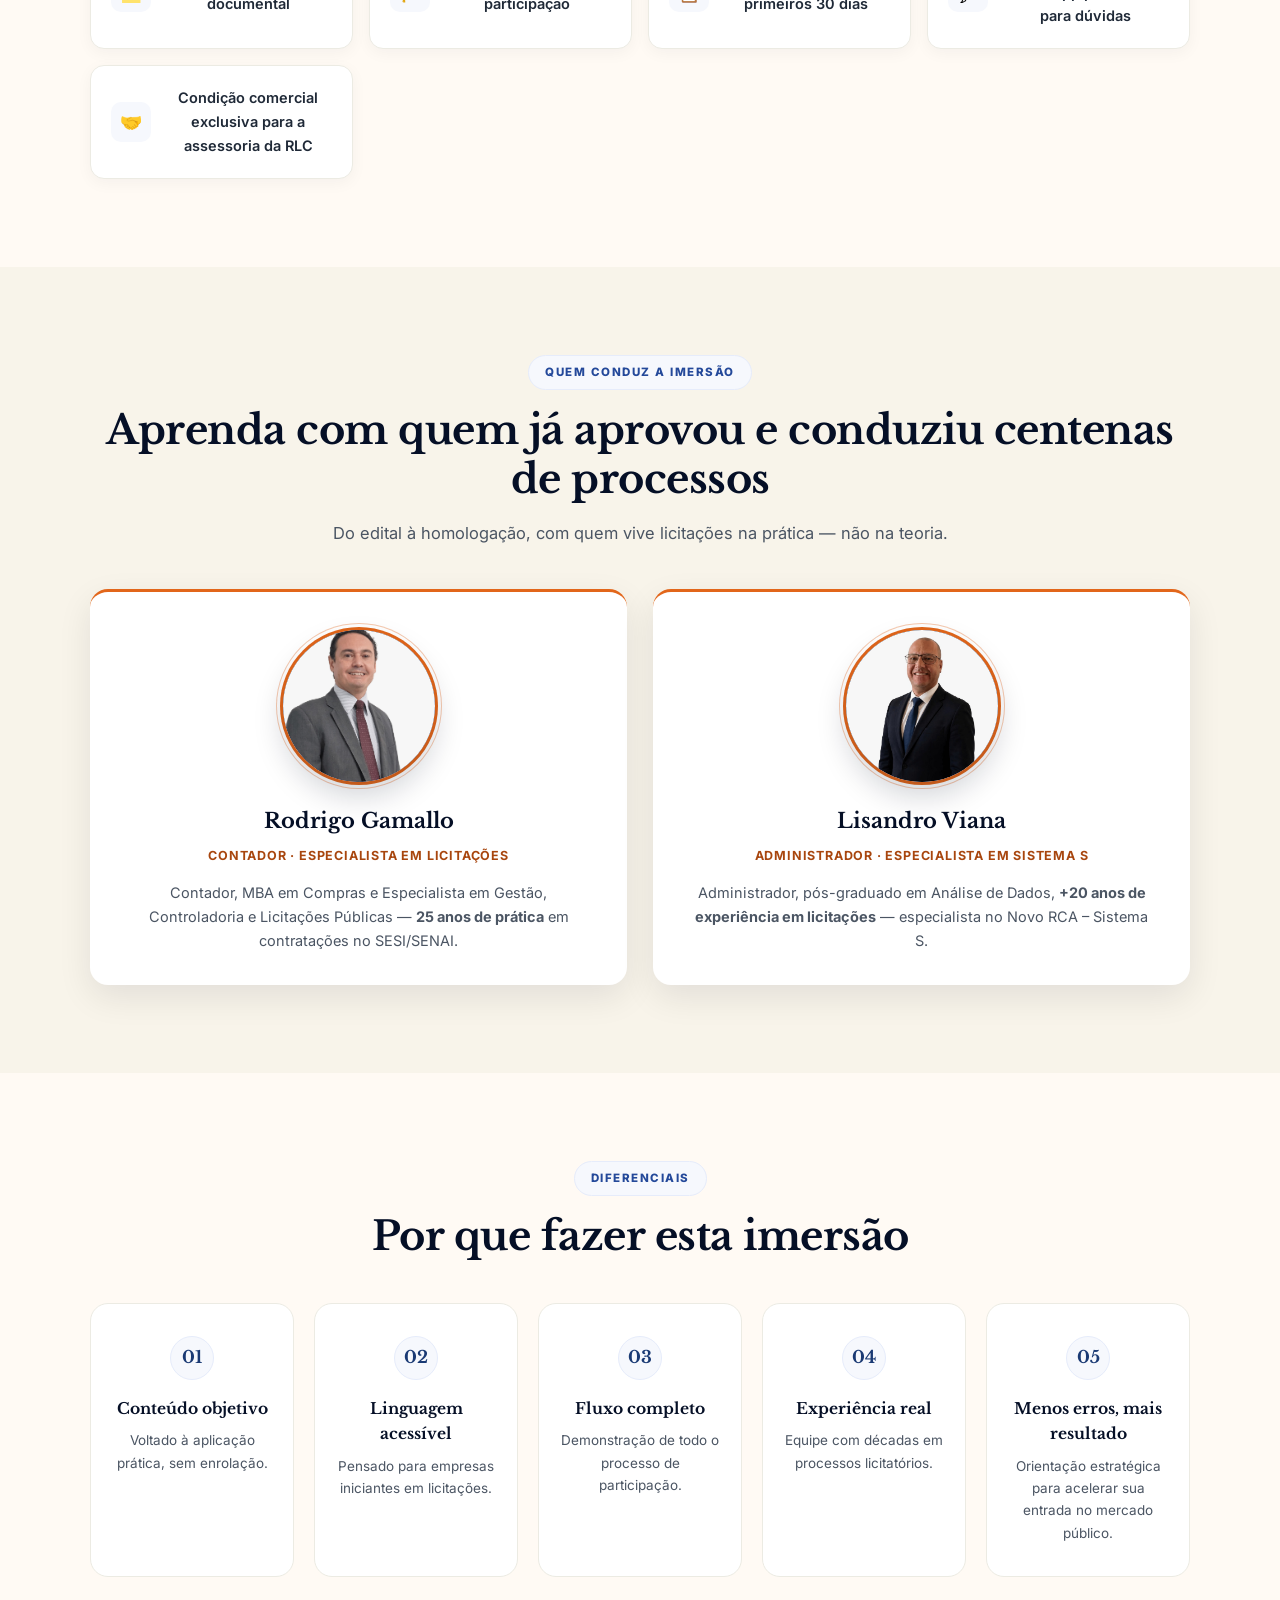
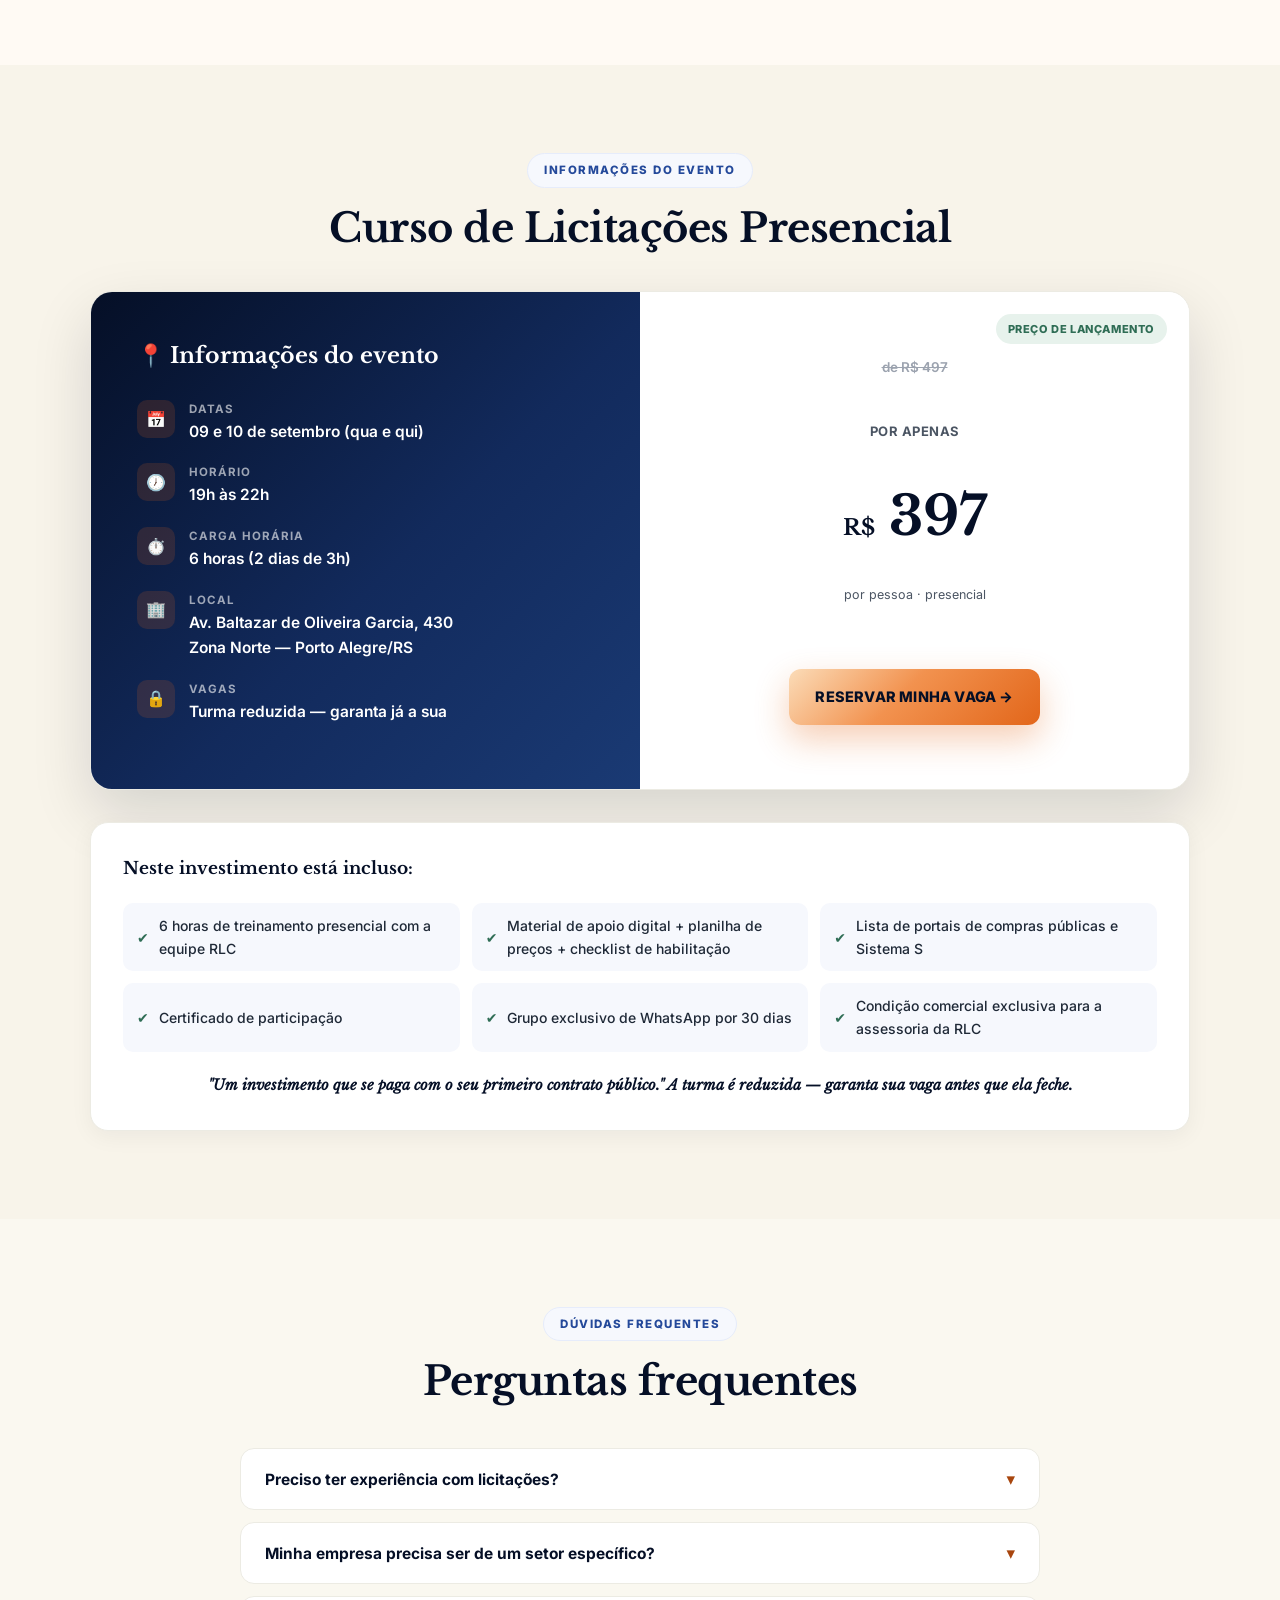
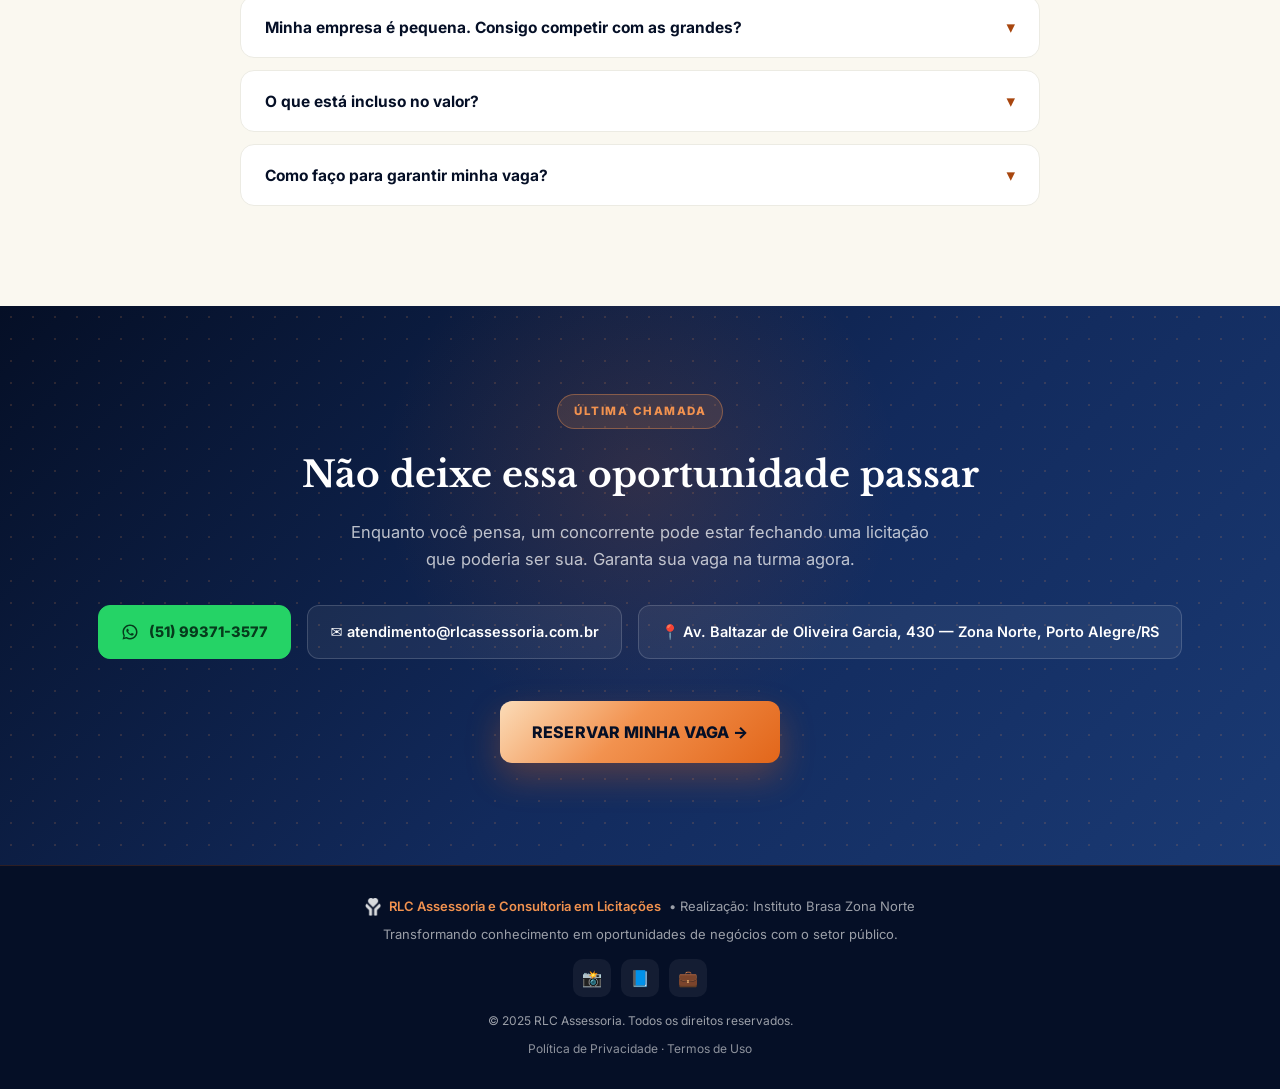
==== commit cac76db4: "Add instructor photos to hero and polish hover micro-interactions Composes both instructors' cutout " ====
--- a/index.html
+++ b/index.html
@@ -64,7 +64,24 @@
   .hero{position:relative;background:var(--pontilhado),var(--grad-azul);background-size:22px 22px,auto;color:#fff;padding:88px 0 0;overflow:hidden}
   .hero::before{content:"";position:absolute;top:-140px;right:-140px;width:460px;height:460px;background:radial-gradient(circle,rgba(226,102,26,.22),transparent 70%);border-radius:50%}
   .hero::after{content:"";position:absolute;bottom:-180px;left:-140px;width:520px;height:520px;background:radial-gradient(circle,rgba(36,73,154,.45),transparent 70%);border-radius:50%}
-  .hero .container{position:relative;z-index:2;padding-bottom:64px}
+  .hero .container{position:relative;z-index:2;padding-bottom:64px;display:grid;grid-template-columns:1fr;gap:0}
+  .hero-fotos{display:none}
+  @media(min-width:1180px){
+    .hero .container{grid-template-columns:1fr 300px;gap:18px;align-items:end}
+    .hero-conteudo{padding-bottom:8px;min-width:0}
+    .hero-fotos{display:flex;align-items:flex-end;justify-content:center;position:relative;height:100%;min-height:400px}
+    .hero-fotos::before{content:"";position:absolute;bottom:-30px;left:50%;transform:translateX(-50%);width:360px;height:360px;background:radial-gradient(circle,rgba(226,102,26,.32),transparent 72%);border-radius:50%;z-index:0}
+    .hero-fotos img{position:relative;height:388px;width:auto;max-width:none;object-fit:contain;object-position:bottom;filter:drop-shadow(0 24px 32px rgba(2,6,20,.5));transition:transform .45s cubic-bezier(.2,.8,.2,1),filter .45s ease}
+    .hero-fotos img:first-child{margin-right:-48px;z-index:1;height:360px;filter:drop-shadow(0 24px 32px rgba(2,6,20,.5)) brightness(.94)}
+    .hero-fotos img:last-child{z-index:2}
+    .hero-fotos:hover img:first-child{transform:translate(-6px,-4px) rotate(-1deg)}
+    .hero-fotos:hover img:last-child{transform:translate(6px,-8px) rotate(1deg)}
+  }
+  @media(min-width:1400px){
+    .hero .container{grid-template-columns:1fr 360px;gap:34px}
+    .hero-fotos img{height:420px}
+    .hero-fotos img:first-child{height:390px;margin-right:-50px}
+  }
   .badge{display:inline-flex;align-items:center;gap:9px;background:rgba(226,102,26,.12);border:1px solid rgba(242,146,79,.5);color:var(--laranja-claro);font-weight:700;font-size:12.5px;text-transform:uppercase;letter-spacing:1.6px;padding:9px 20px;border-radius:100px;margin-bottom:26px}
   .badge .ponto{width:7px;height:7px;background:var(--laranja-claro);border-radius:50%;animation:pulse 1.8s infinite}
   @keyframes pulse{0%,100%{opacity:1;transform:scale(1)}50%{opacity:.35;transform:scale(.7)}}
@@ -74,7 +91,11 @@
   .hero .curso-nome strong{color:#fff;font-weight:700}
   .hero .subtitulo{font-size:clamp(16px,1.9vw,19px);font-weight:400;color:rgba(255,255,255,.82);max-width:660px;margin-bottom:34px}
   .hero .subtitulo strong{color:#fff;font-weight:700}
-  .hero-instrutores{display:inline-flex;align-items:center;gap:12px;background:rgba(255,255,255,.05);border:1px solid rgba(255,255,255,.12);padding:8px 18px 8px 8px;border-radius:100px;margin-bottom:32px}
+  .hero-instrutores{display:inline-flex;align-items:center;gap:12px;background:rgba(255,255,255,.05);border:1px solid rgba(255,255,255,.12);padding:8px 18px 8px 8px;border-radius:100px;margin-bottom:32px;transition:background .25s ease,border-color .25s ease,transform .25s ease}
+  .hero-instrutores:hover{background:rgba(255,255,255,.09);border-color:rgba(242,146,79,.4);transform:translateY(-2px)}
+  .hero-instrutores .avatares img{transition:transform .3s ease}
+  .hero-instrutores:hover .avatares img:first-child{transform:translateX(-2px) rotate(-4deg)}
+  .hero-instrutores:hover .avatares img:last-child{transform:translateX(2px) rotate(4deg)}
   .hero-instrutores .avatares{display:flex}
   .hero-instrutores .avatares img{width:34px;height:34px;border-radius:50%;object-fit:cover;border:2px solid var(--azul-900);box-shadow:0 2px 8px rgba(0,0,0,.3)}
   .hero-instrutores .avatares img:not(:first-child){margin-left:-10px}
@@ -82,7 +103,8 @@
   .hero-instrutores strong{color:var(--laranja-claro);font-weight:700}
 
   .info-evento{display:flex;flex-wrap:wrap;gap:12px;margin-bottom:36px}
-  .info-chip{display:inline-flex;align-items:center;gap:9px;background:rgba(255,255,255,.07);border:1px solid rgba(255,255,255,.14);backdrop-filter:blur(6px);padding:10px 17px;border-radius:12px;font-size:13.5px;font-weight:600;color:rgba(255,255,255,.92)}
+  .info-chip{display:inline-flex;align-items:center;gap:9px;background:rgba(255,255,255,.07);border:1px solid rgba(255,255,255,.14);backdrop-filter:blur(6px);padding:10px 17px;border-radius:12px;font-size:13.5px;font-weight:600;color:rgba(255,255,255,.92);transition:transform .25s ease,background .25s ease,border-color .25s ease}
+  .info-chip:hover{transform:translateY(-3px);background:rgba(255,255,255,.12);border-color:rgba(242,146,79,.5)}
 
   .cta-principal{display:inline-flex;align-items:center;justify-content:center;gap:10px;background:var(--grad-laranja);color:var(--azul-950);font-weight:800;font-size:16px;letter-spacing:.2px;padding:18px 32px;border-radius:12px;text-decoration:none;box-shadow:0 14px 34px rgba(226,102,26,.32);transition:transform .2s,box-shadow .2s;margin-bottom:14px;cursor:pointer;border:none}
   .cta-principal:hover{transform:translateY(-3px);box-shadow:0 20px 44px rgba(226,102,26,.42)}
@@ -93,7 +115,8 @@
   .vagas b{color:var(--laranja-claro);font-weight:700}
 
   .countdown-wrap{display:grid;grid-template-columns:repeat(4,1fr);gap:12px;max-width:460px;margin-top:38px}
-  .count-item{background:rgba(255,255,255,.06);border:1px solid rgba(255,255,255,.14);border-radius:14px;padding:15px 10px;text-align:center}
+  .count-item{background:rgba(255,255,255,.06);border:1px solid rgba(255,255,255,.14);border-radius:14px;padding:15px 10px;text-align:center;transition:transform .25s ease,border-color .25s ease,background .25s ease}
+  .count-item:hover{transform:translateY(-3px);border-color:rgba(242,146,79,.55);background:rgba(255,255,255,.1)}
   .count-item .num{font-family:'Libre Baskerville',Georgia,serif;font-size:30px;font-weight:700;color:var(--laranja-claro);line-height:1}
   .count-item .label{font-size:10.5px;text-transform:uppercase;letter-spacing:1.2px;color:rgba(255,255,255,.65);margin-top:6px}
   .countdown-titulo{font-size:13.5px;font-weight:600;color:rgba(255,255,255,.7);margin-bottom:14px}
@@ -122,7 +145,10 @@
   /* ===== MITO vs VERDADE ===== */
   .mito{background:var(--azul-50)}
   .mito-grid{display:grid;grid-template-columns:1fr 1fr;gap:24px;margin-top:38px}
-  .mito-card{border-radius:var(--raio);padding:32px;box-shadow:var(--sombra-sm)}
+  .mito-card{border-radius:var(--raio);padding:32px;box-shadow:var(--sombra-sm);transition:transform .3s ease,box-shadow .3s ease}
+  .mito-card:hover{transform:translateY(-5px)}
+  .mito-falso:hover{box-shadow:0 16px 36px rgba(178,59,59,.14)}
+  .mito-verdade:hover{box-shadow:0 20px 44px rgba(5,15,38,.35)}
   .mito-card.mito-falso{background:#fff;border:1.5px solid #f0d3d3}
   .mito-card.mito-verdade{background:var(--grad-azul);color:#fff;border:1.5px solid var(--azul-900)}
   .mito-card .rotulo{font-size:11.5px;font-weight:800;text-transform:uppercase;letter-spacing:1.5px;margin-bottom:12px}
@@ -137,7 +163,8 @@
   .perfis{display:grid;grid-template-columns:repeat(auto-fit,minmax(280px,1fr));gap:16px;margin-top:38px}
   .perfil-card{display:flex;align-items:flex-start;gap:14px;background:#fff;border:1px solid #e7e0cd;border-radius:14px;padding:20px;transition:transform .2s,box-shadow .2s,border-color .2s}
   .perfil-card:hover{transform:translateY(-4px);box-shadow:var(--sombra-sm);border-color:var(--laranja-claro)}
-  .perfil-card .check{flex-shrink:0;width:28px;height:28px;background:var(--esmeralda-bg);color:var(--esmeralda);border-radius:50%;display:grid;place-items:center;font-size:13px;font-weight:900}
+  .perfil-card .check{flex-shrink:0;width:28px;height:28px;background:var(--esmeralda-bg);color:var(--esmeralda);border-radius:50%;display:grid;place-items:center;font-size:13px;font-weight:900;transition:transform .3s ease,background .3s ease,color .3s ease}
+  .perfil-card:hover .check{transform:scale(1.15);background:var(--esmeralda);color:#fff}
   .perfil-card p{font-weight:600;color:#1f2937;font-size:15px}
 
   /* ===== MÓDULOS ===== */
@@ -155,25 +182,31 @@
 
   /* ===== BÔNUS ===== */
   .bonus-grid{display:grid;grid-template-columns:repeat(auto-fit,minmax(240px,1fr));gap:16px;margin-top:38px}
-  .bonus-item{background:#fff;border:1px solid #ecebe3;border-radius:14px;padding:20px;display:flex;align-items:center;gap:13px;font-weight:600;color:#1f2937;font-size:14.5px;box-shadow:0 4px 16px rgba(5,15,38,.045)}
-  .bonus-item .icone{width:40px;height:40px;background:var(--azul-50);color:var(--azul-600);border-radius:10px;display:grid;place-items:center;font-size:18px;flex-shrink:0}
+  .bonus-item{background:#fff;border:1px solid #ecebe3;border-radius:14px;padding:20px;display:flex;align-items:center;gap:13px;font-weight:600;color:#1f2937;font-size:14.5px;box-shadow:0 4px 16px rgba(5,15,38,.045);transition:transform .25s ease,box-shadow .25s ease,border-color .25s ease}
+  .bonus-item:hover{transform:translateY(-4px);box-shadow:0 14px 30px rgba(5,15,38,.1);border-color:var(--laranja-claro)}
+  .bonus-item .icone{width:40px;height:40px;background:var(--azul-50);color:var(--azul-600);border-radius:10px;display:grid;place-items:center;font-size:18px;flex-shrink:0;transition:transform .3s ease,background .3s ease,color .3s ease}
+  .bonus-item:hover .icone{transform:scale(1.12) rotate(-4deg);background:var(--laranja);color:#fff}
 
   /* ===== INSTRUTORES ===== */
   .instrutores{background:var(--marfim)}
   .instrutor-grid{display:grid;grid-template-columns:repeat(auto-fit,minmax(320px,1fr));gap:26px;margin-top:42px}
-  .instrutor-card{background:#fff;border-radius:var(--raio);padding:38px 34px 32px;box-shadow:0 12px 34px rgba(5,15,38,.09);border-top:3px solid var(--laranja);text-align:center}
-  .instrutor-foto-wrap{position:relative;width:152px;height:152px;margin:0 auto 22px;border-radius:50%;box-shadow:0 14px 30px rgba(5,15,38,.18),0 0 0 3px var(--laranja),0 0 0 6px #fff,0 0 0 7px rgba(226,102,26,.35)}
+  .instrutor-card{background:#fff;border-radius:var(--raio);padding:38px 34px 32px;box-shadow:0 12px 34px rgba(5,15,38,.09);border-top:3px solid var(--laranja);text-align:center;transition:transform .35s ease,box-shadow .35s ease}
+  .instrutor-card:hover{transform:translateY(-7px);box-shadow:0 26px 50px rgba(5,15,38,.16)}
+  .instrutor-foto-wrap{position:relative;width:152px;height:152px;margin:0 auto 22px;border-radius:50%;box-shadow:0 14px 30px rgba(5,15,38,.18),0 0 0 3px var(--laranja),0 0 0 6px #fff,0 0 0 7px rgba(226,102,26,.35);overflow:hidden;transition:box-shadow .35s ease}
+  .instrutor-card:hover .instrutor-foto-wrap{box-shadow:0 18px 36px rgba(226,102,26,.3),0 0 0 3px var(--laranja),0 0 0 6px #fff,0 0 0 9px rgba(226,102,26,.5)}
   .instrutor-foto-fallback{position:absolute;inset:0;border-radius:50%;background:var(--grad-azul);color:var(--laranja-claro);display:grid;place-items:center;font-family:'Libre Baskerville',Georgia,serif;font-size:42px;font-weight:600}
-  .instrutor-foto{position:absolute;inset:0;width:100%;height:100%;object-fit:cover;border-radius:50%}
+  .instrutor-foto{position:absolute;inset:0;width:100%;height:100%;object-fit:cover;border-radius:50%;transition:transform .5s cubic-bezier(.2,.8,.2,1)}
+  .instrutor-card:hover .instrutor-foto{transform:scale(1.08)}
   .instrutor-card h3{font-size:21px;font-weight:700;color:var(--azul-950)}
   .instrutor-card .cargo{font-size:12.5px;color:var(--laranja-escuro);font-weight:700;text-transform:uppercase;letter-spacing:.8px;margin:7px 0 15px}
   .instrutor-card p{font-size:14.5px;color:var(--cinza-600)}
 
   /* ===== POR QUE FAZER ===== */
   .motivos-grid{display:grid;grid-template-columns:repeat(auto-fit,minmax(200px,1fr));gap:20px;margin-top:42px}
-  .motivo-card{text-align:center;padding:32px 20px;background:#fff;border:1px solid #ecebe3;border-radius:var(--raio);transition:transform .2s,box-shadow .2s}
-  .motivo-card:hover{transform:translateY(-5px);box-shadow:var(--sombra-sm)}
-  .motivo-card .marca-num{width:44px;height:44px;margin:0 auto 16px;border-radius:50%;background:var(--azul-50);color:var(--azul-700);display:grid;place-items:center;font-family:'Libre Baskerville',Georgia,serif;font-weight:700;font-size:17px;border:1px solid var(--azul-100)}
+  .motivo-card{text-align:center;padding:32px 20px;background:#fff;border:1px solid #ecebe3;border-radius:var(--raio);transition:transform .3s ease,box-shadow .3s ease,border-color .3s ease}
+  .motivo-card:hover{transform:translateY(-5px);box-shadow:var(--sombra-sm);border-color:var(--laranja-claro)}
+  .motivo-card .marca-num{width:44px;height:44px;margin:0 auto 16px;border-radius:50%;background:var(--azul-50);color:var(--azul-700);display:grid;place-items:center;font-family:'Libre Baskerville',Georgia,serif;font-weight:700;font-size:17px;border:1px solid var(--azul-100);transition:transform .35s cubic-bezier(.2,.8,.2,1),background .3s ease,color .3s ease}
+  .motivo-card:hover .marca-num{transform:rotate(-8deg) scale(1.1);background:var(--laranja);color:#fff;border-color:var(--laranja)}
   .motivo-card h3{font-size:15.5px;font-weight:700;color:var(--azul-950);margin-bottom:8px}
   .motivo-card p{font-size:13.5px;color:var(--cinza-600)}
 
@@ -182,6 +215,8 @@
   .evento-info{background:var(--grad-azul);color:#fff;padding:46px}
   .evento-info h3{font-size:22px;font-weight:600;margin-bottom:26px}
   .evento-linha{display:flex;gap:14px;margin-bottom:19px;align-items:flex-start}
+  .evento-linha .icone{transition:transform .3s ease,background .3s ease}
+  .evento-linha:hover .icone{transform:scale(1.1);background:rgba(226,102,26,.32)}
   .evento-linha .icone{width:38px;height:38px;background:rgba(226,102,26,.16);border-radius:10px;display:grid;place-items:center;flex-shrink:0;font-size:16px}
   .evento-linha .rotulo{font-size:11.5px;text-transform:uppercase;letter-spacing:1px;color:rgba(255,255,255,.6);font-weight:700}
   .evento-linha .valor{font-size:15.5px;font-weight:600}
@@ -196,14 +231,16 @@
   .incluso{margin-top:32px;background:#fff;border:1px solid #ecebe3;border-radius:var(--raio);padding:32px;box-shadow:0 6px 22px rgba(5,15,38,.05)}
   .incluso h3{font-size:17px;font-weight:700;color:var(--azul-950);margin-bottom:20px}
   .incluso-grid{display:grid;grid-template-columns:repeat(auto-fit,minmax(280px,1fr));gap:12px}
-  .incluso-item{display:flex;align-items:center;gap:10px;font-size:14px;font-weight:500;color:#1f2937;padding:11px 14px;background:var(--azul-50);border-radius:10px}
+  .incluso-item{display:flex;align-items:center;gap:10px;font-size:14px;font-weight:500;color:#1f2937;padding:11px 14px;background:var(--azul-50);border-radius:10px;transition:background .25s ease,transform .25s ease}
+  .incluso-item:hover{background:#fdf0e4;transform:translateX(3px)}
   .incluso-item .check{color:var(--esmeralda);font-weight:900;flex-shrink:0}
   .nota-investimento{text-align:center;margin-top:22px;font-size:14.5px;color:var(--azul-950);font-weight:600;font-family:'Libre Baskerville',Georgia,serif;font-style:italic}
 
   /* ===== FAQ ===== */
   .faq{background:#faf8f0}
   .faq-lista{max-width:800px;margin:42px auto 0}
-  .faq-item{background:#fff;border:1px solid #ecebe3;border-radius:14px;margin-bottom:12px;overflow:hidden;transition:box-shadow .2s}
+  .faq-item{background:#fff;border:1px solid #ecebe3;border-radius:14px;margin-bottom:12px;overflow:hidden;transition:box-shadow .25s ease,border-color .25s ease}
+  .faq-item:hover{border-color:rgba(242,146,79,.5);box-shadow:0 6px 18px rgba(5,15,38,.06)}
   .faq-item.ativo{box-shadow:0 8px 26px rgba(5,15,38,.09);border-color:var(--laranja-claro)}
   .faq-pergunta{width:100%;background:none;border:none;padding:20px 24px;font-family:inherit;font-size:15.5px;font-weight:700;color:var(--azul-950);text-align:left;cursor:pointer;display:flex;justify-content:space-between;align-items:center;gap:16px}
   .faq-pergunta .seta{transition:transform .3s;color:var(--laranja-escuro);flex-shrink:0;font-size:17px}
@@ -273,14 +310,15 @@
 <!-- ===== HERO ===== -->
 <header class="hero">
   <div class="container">
+  <div class="hero-conteudo">
     <span class="badge"><span class="ponto"></span> Curso Presencial · Turma Reduzida</span>
     <h1>Sua empresa não precisa ser grande para vender para o governo.<br />Precisa saber <em>como entrar</em>.</h1>
     <p class="curso-nome">Curso de Licitações Presencial com <strong>Rodrigo Gamallo</strong> e <strong>Lisandro Viana</strong></p>
     <p class="subtitulo">O mercado de compras públicas movimenta bilhões de reais por ano — e está aberto a empresas de todos os portes. Em 6 horas de imersão prática, você aprende a encontrar oportunidades, montar propostas competitivas e participar de licitações com segurança. <strong>Direto ao ponto, sem juridiquês.</strong></p>
     <div class="hero-instrutores">
       <span class="avatares">
-        <img src="assets/instrutores/rodrigo-gamallo-cutout.png" alt="Rodrigo Gamallo" onerror="this.style.display='none'" />
-        <img src="assets/instrutores/lisandro-viana-cutout.png" alt="Lisandro Viana" onerror="this.style.display='none'" />
+        <img src="assets/instrutores/rodrigo-gamallo.jpg" alt="Rodrigo Gamallo" onerror="this.style.display='none'" />
+        <img src="assets/instrutores/lisandro-viana.jpg" alt="Lisandro Viana" onerror="this.style.display='none'" />
       </span>
       <span><strong>45+ anos</strong> de experiência combinada em licitações públicas</span>
     </div>
@@ -304,6 +342,11 @@
       <div class="count-item"><div class="num" id="cd-min">00</div><div class="label">Min</div></div>
       <div class="count-item"><div class="num" id="cd-seg">00</div><div class="label">Seg</div></div>
     </div>
+  </div>
+  <div class="hero-fotos">
+    <img src="assets/instrutores/rodrigo-gamallo-cutout.png" alt="Rodrigo Gamallo, instrutor do curso" onerror="this.parentElement.style.display='none'" />
+    <img src="assets/instrutores/lisandro-viana-cutout.png" alt="Lisandro Viana, instrutor do curso" onerror="this.parentElement.style.display='none'" />
+  </div>
   </div>
 </header>
 
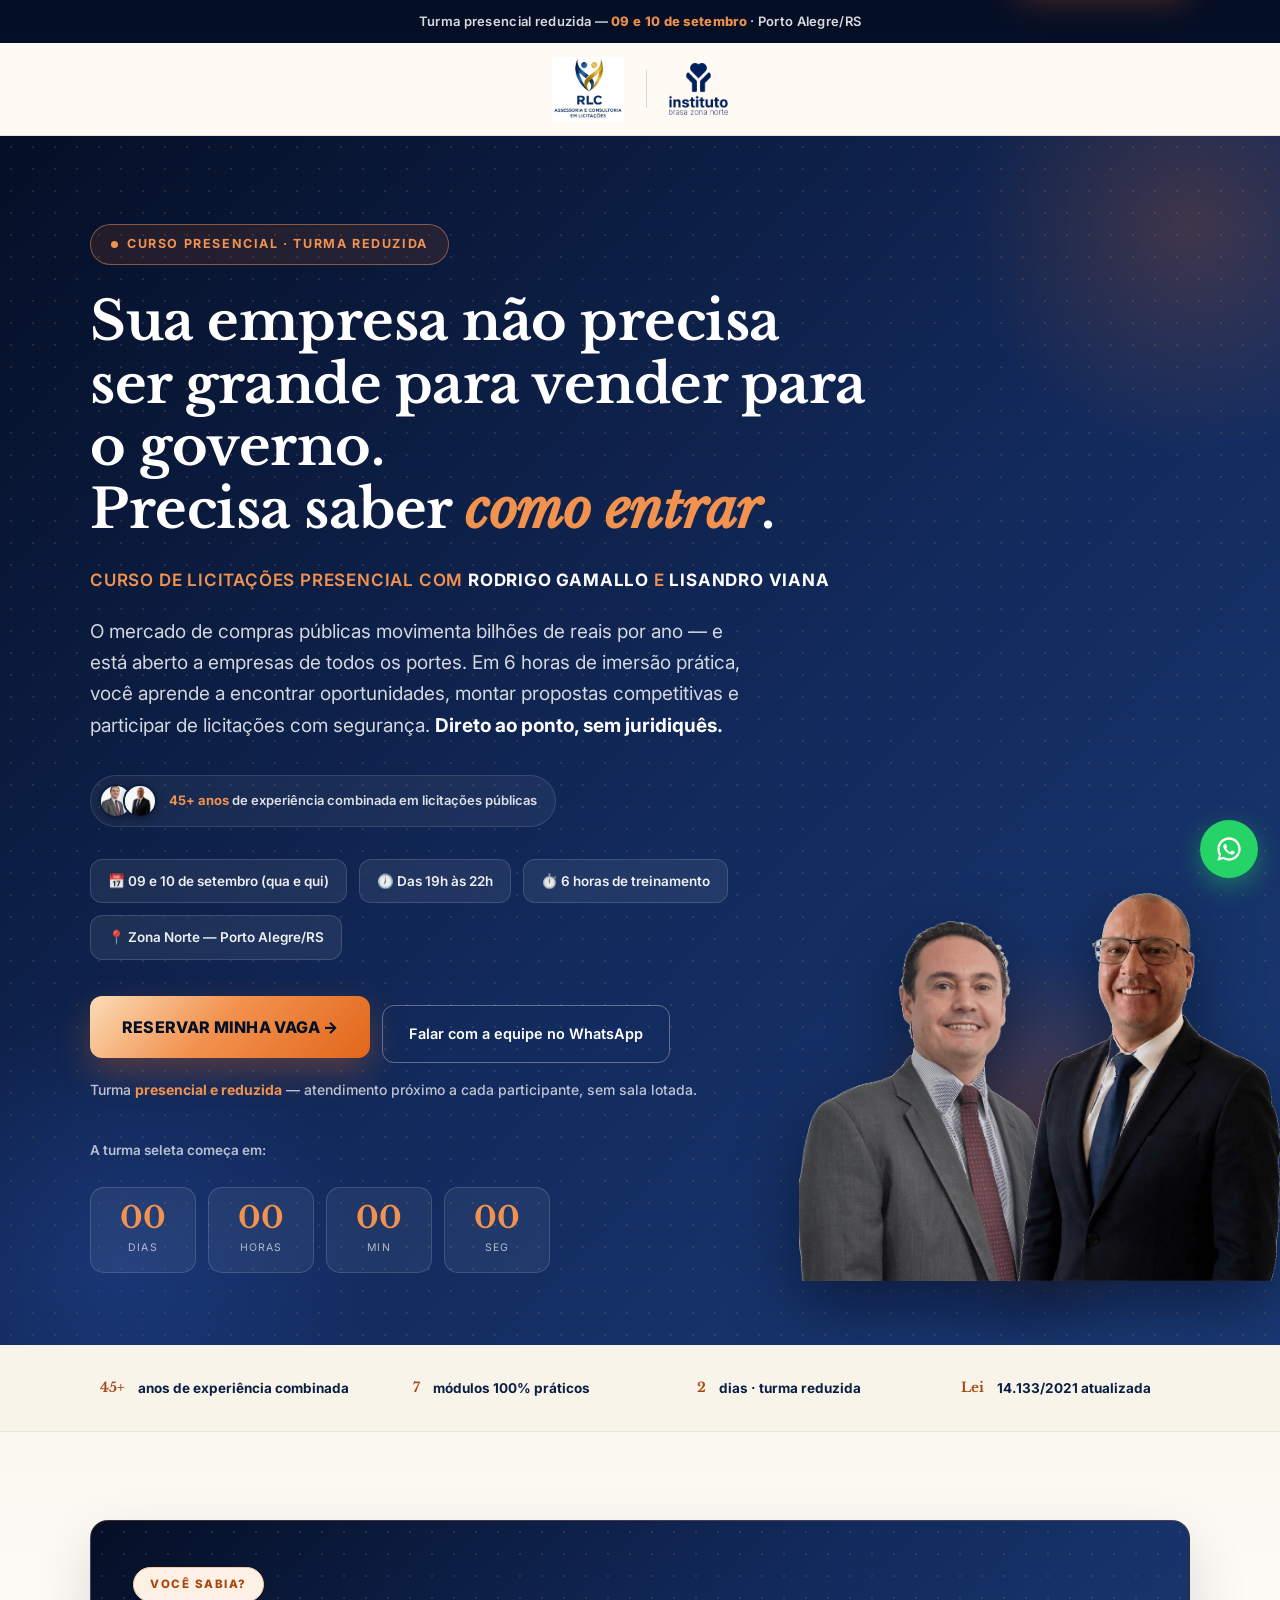
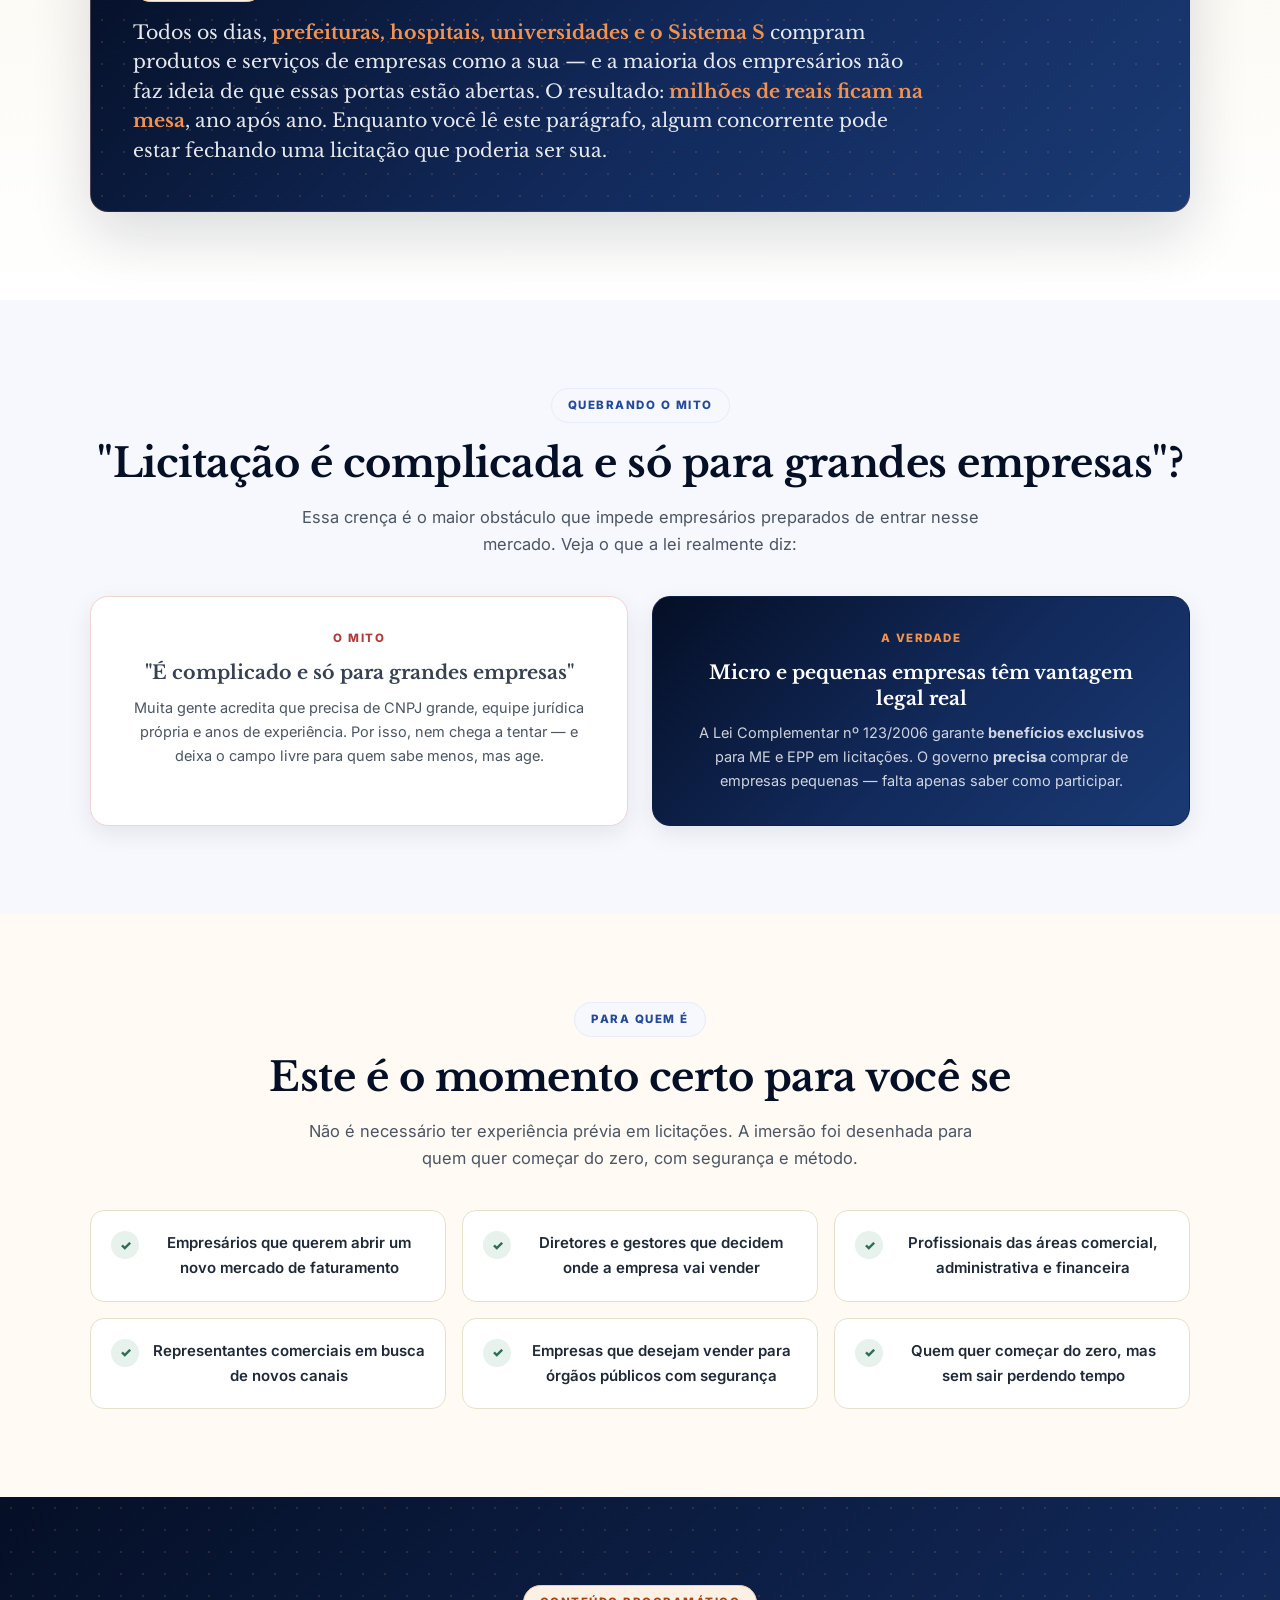
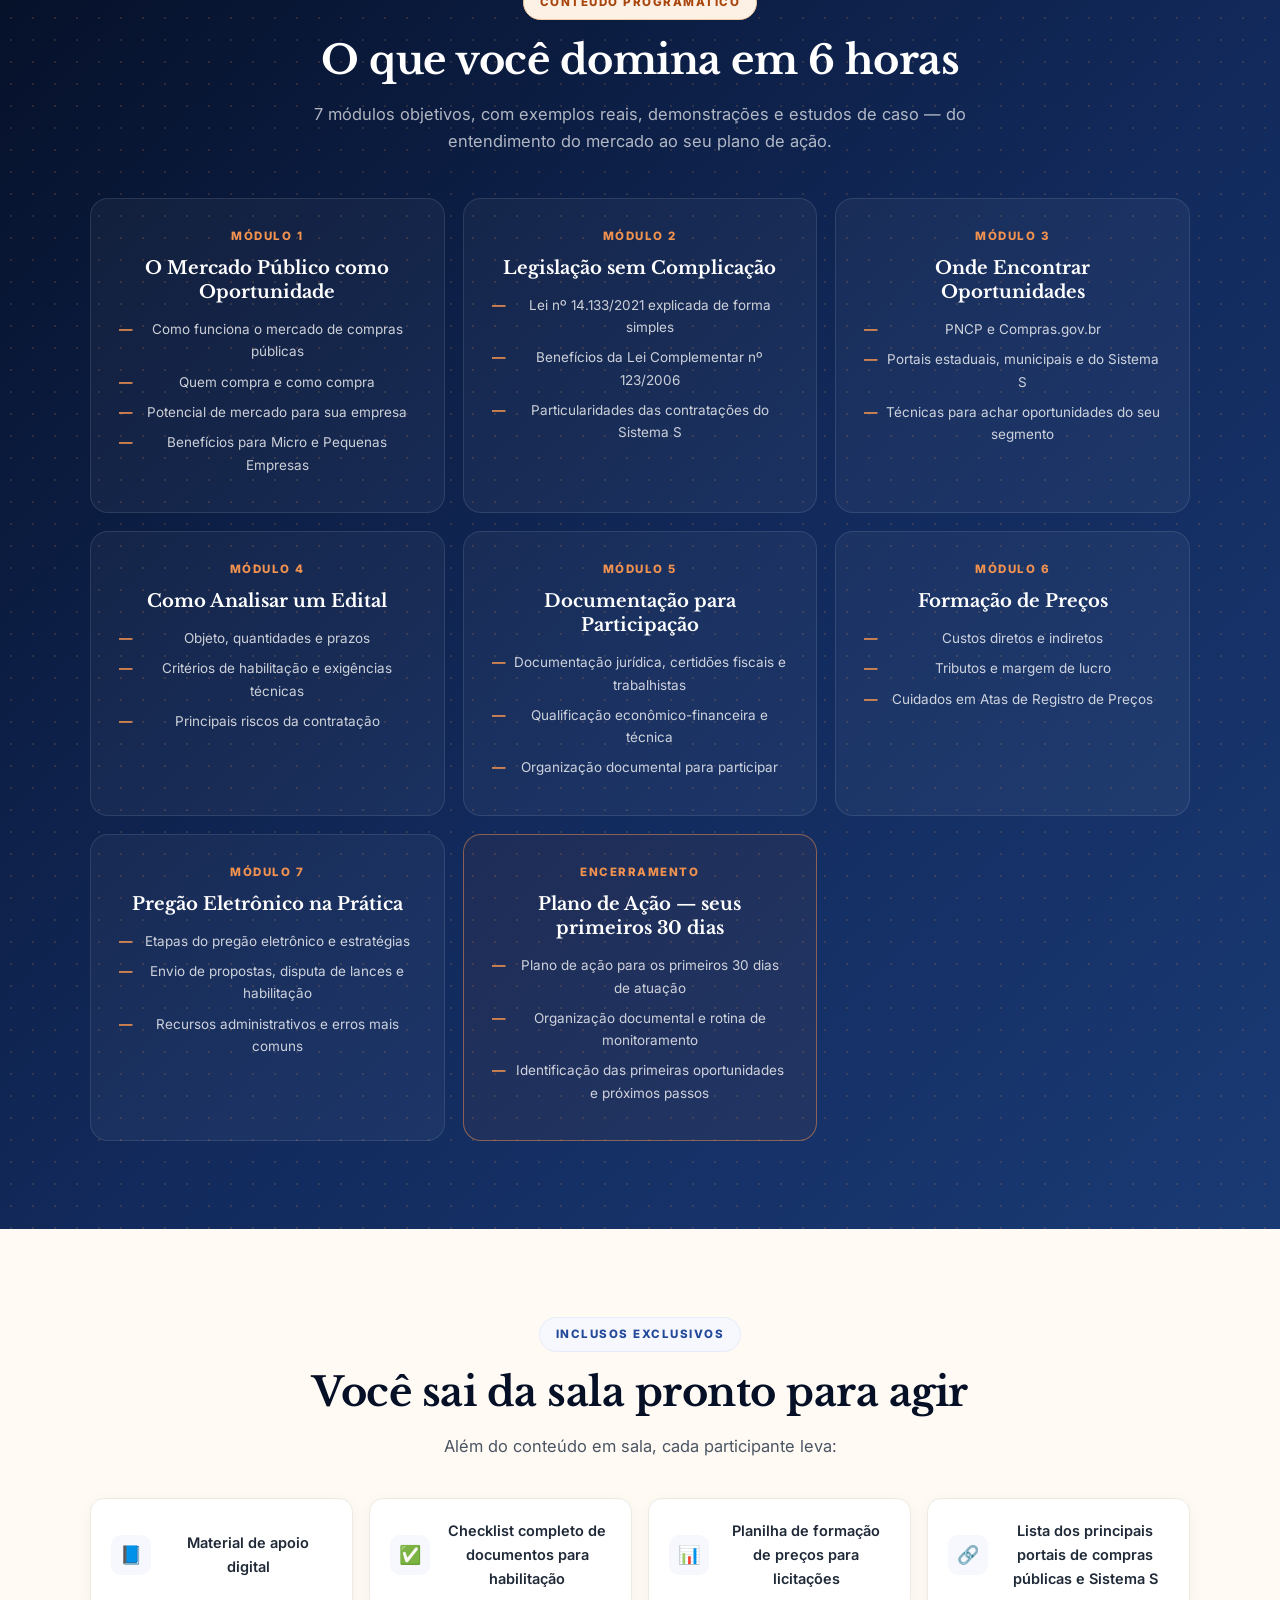
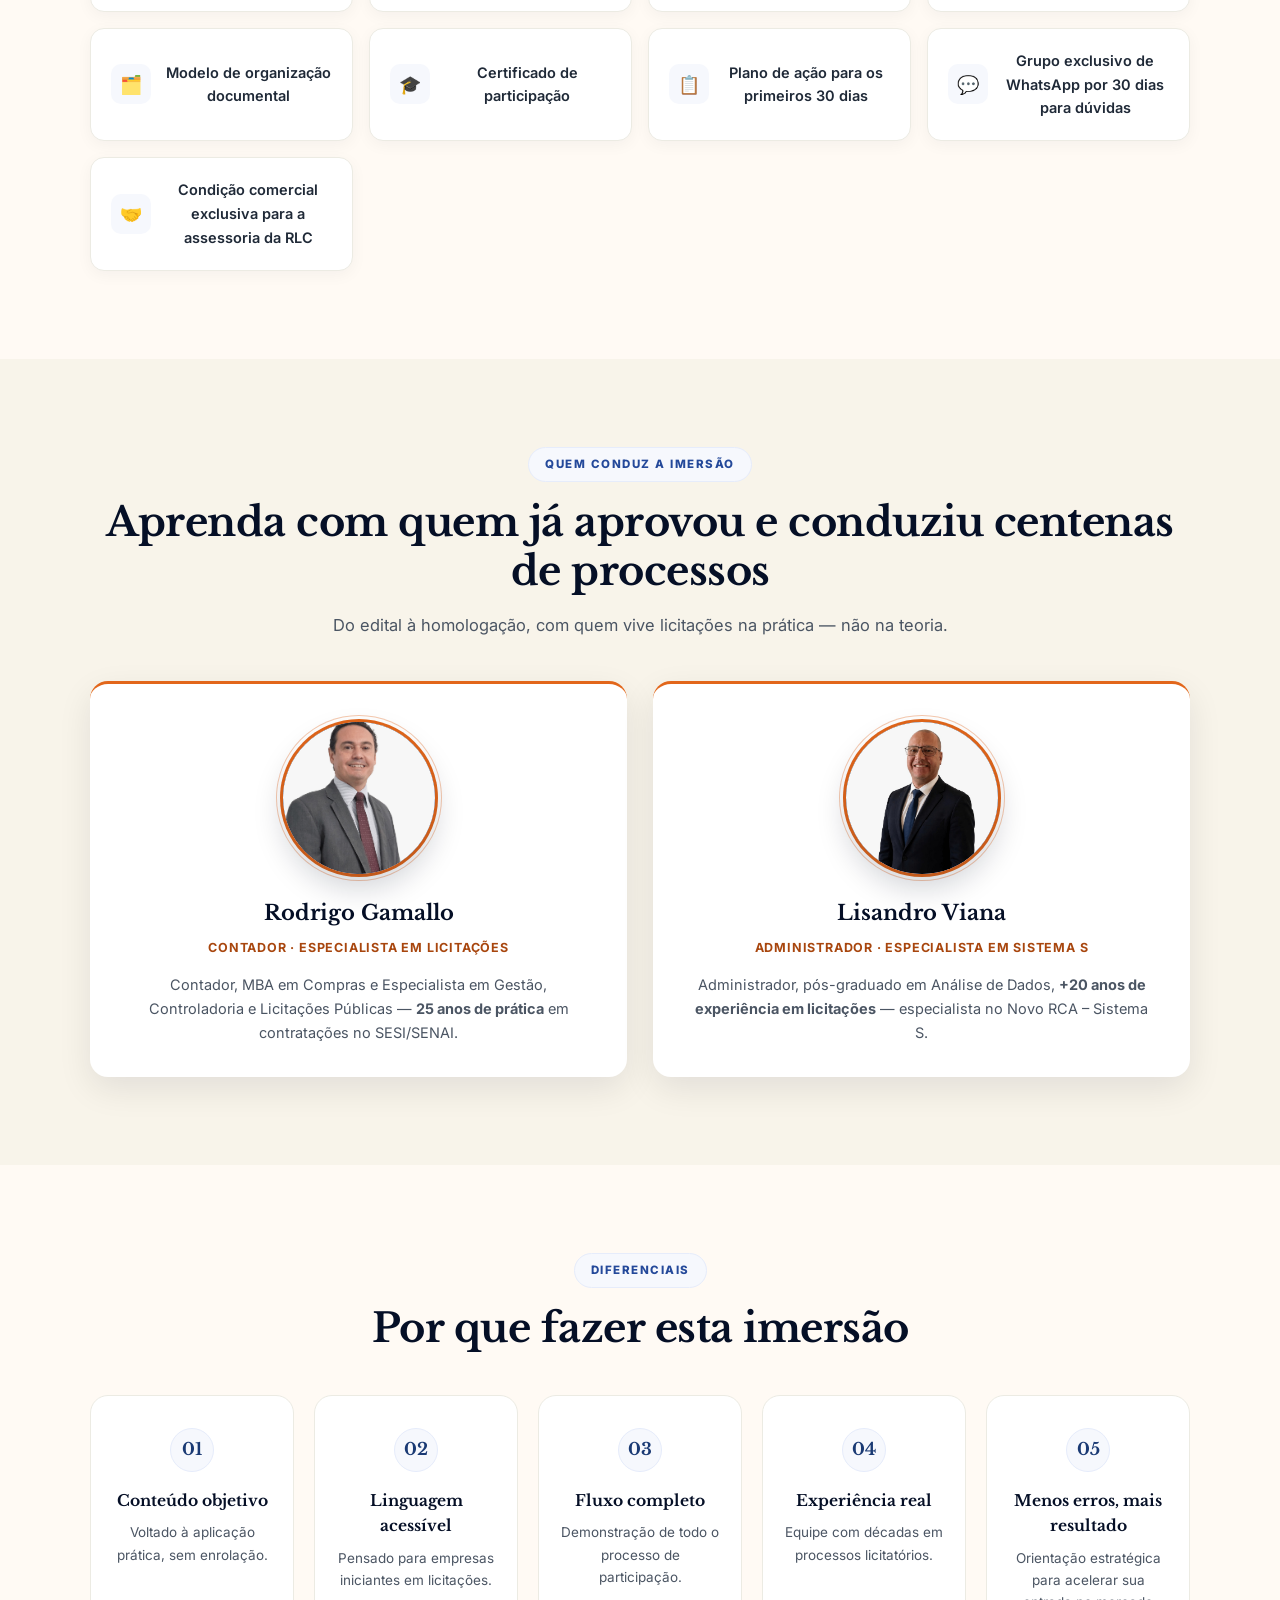
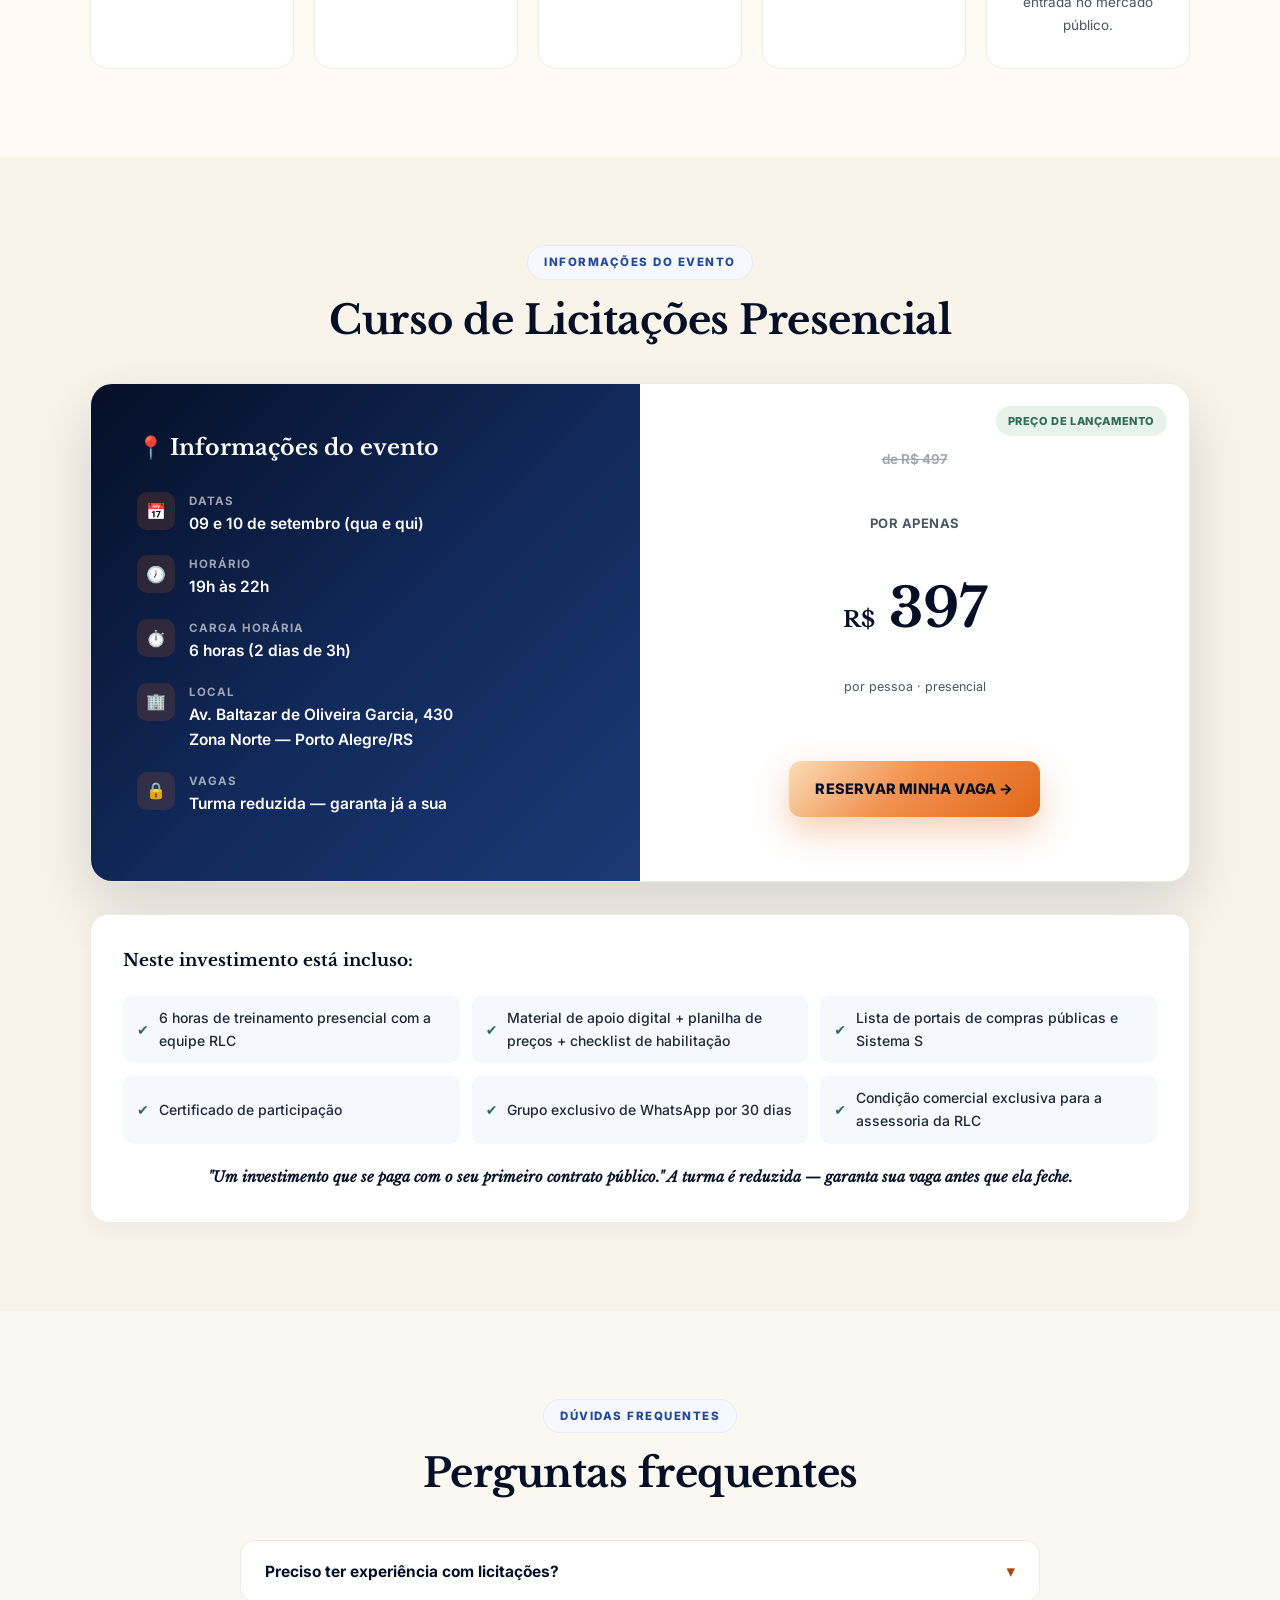
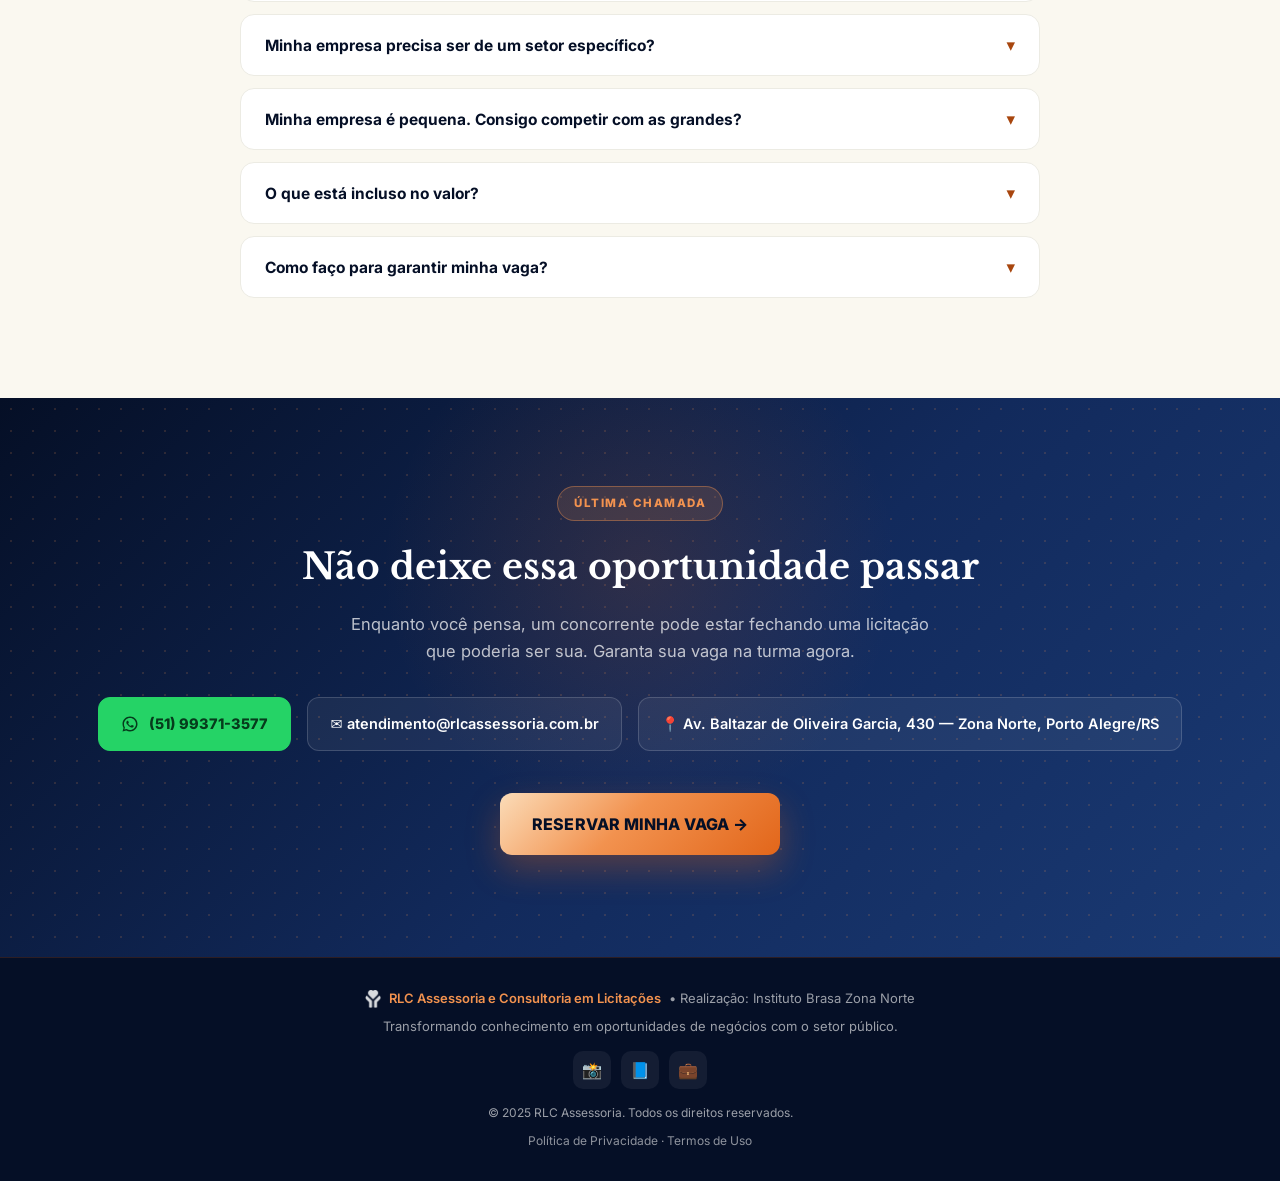
==== commit a5e83a58: "Add official logo bar at the top of the page Adds a clean white/cream strip below the urgency topbar" ====
--- a/index.html
+++ b/index.html
@@ -46,9 +46,21 @@
   em{font-style:italic}
 
   /* ===== TOPO ===== */
-  .topbar{background:var(--azul-950);color:rgba(255,255,255,.88);font-size:13px;font-weight:600;text-align:center;padding:11px 16px;letter-spacing:.3px;border-bottom:1px solid rgba(226,102,26,.25);display:flex;align-items:center;justify-content:center;gap:9px}
-  .topbar img{height:16px;width:auto;opacity:.9}
+  .topbar{background:var(--azul-950);color:rgba(255,255,255,.88);font-size:13px;font-weight:600;text-align:center;padding:11px 16px;letter-spacing:.3px}
   .topbar span{color:var(--laranja-claro);font-weight:800}
+
+  /* ===== BARRA DE MARCAS ===== */
+  .header-marcas{background:#fffaf4;border-bottom:1px solid #efe6cf}
+  .header-marcas-linha{display:flex;align-items:center;justify-content:center;gap:22px;padding:14px 20px}
+  .logo-rlc{height:64px;width:auto}
+  .logo-instituto{height:52px;width:auto}
+  .header-marcas-sep{width:1px;height:38px;background:#e2d5bb}
+  @media(max-width:520px){
+    .logo-rlc{height:48px}
+    .logo-instituto{height:40px}
+    .header-marcas-sep{height:30px}
+    .header-marcas-linha{gap:14px;padding:12px 16px}
+  }
 
   /* ===== CTA FIXA ===== */
   .cta-fixa{position:fixed;top:0;left:0;right:0;background:var(--azul-950);border-bottom:1px solid rgba(226,102,26,.3);box-shadow:0 8px 24px rgba(5,15,38,.25);z-index:1000;transform:translateY(-100%);transition:transform .3s ease}
@@ -297,7 +309,16 @@
 </head>
 <body>
 
-<div class="topbar"><img src="assets/logo/simbolo-branco.png" alt="" aria-hidden="true" /> Turma presencial reduzida — <span>09 e 10 de setembro</span> · Porto Alegre/RS</div>
+<div class="topbar">Turma presencial reduzida — <span>09 e 10 de setembro</span> · Porto Alegre/RS</div>
+
+<!-- ===== BARRA DE MARCAS ===== -->
+<div class="header-marcas">
+  <div class="container header-marcas-linha">
+    <img class="logo-rlc" src="assets/logo/rlc-assessoria-logo.png" alt="RLC Assessoria e Consultoria em Licitações" />
+    <span class="header-marcas-sep"></span>
+    <img class="logo-instituto" src="assets/logo/instituto-bzn-vert-azul-marinho.png" alt="Instituto Brasa Zona Norte" />
+  </div>
+</div>
 
 <!-- ===== CTA FIXA (aparece ao rolar) ===== -->
 <div class="cta-fixa" id="cta-fixa">
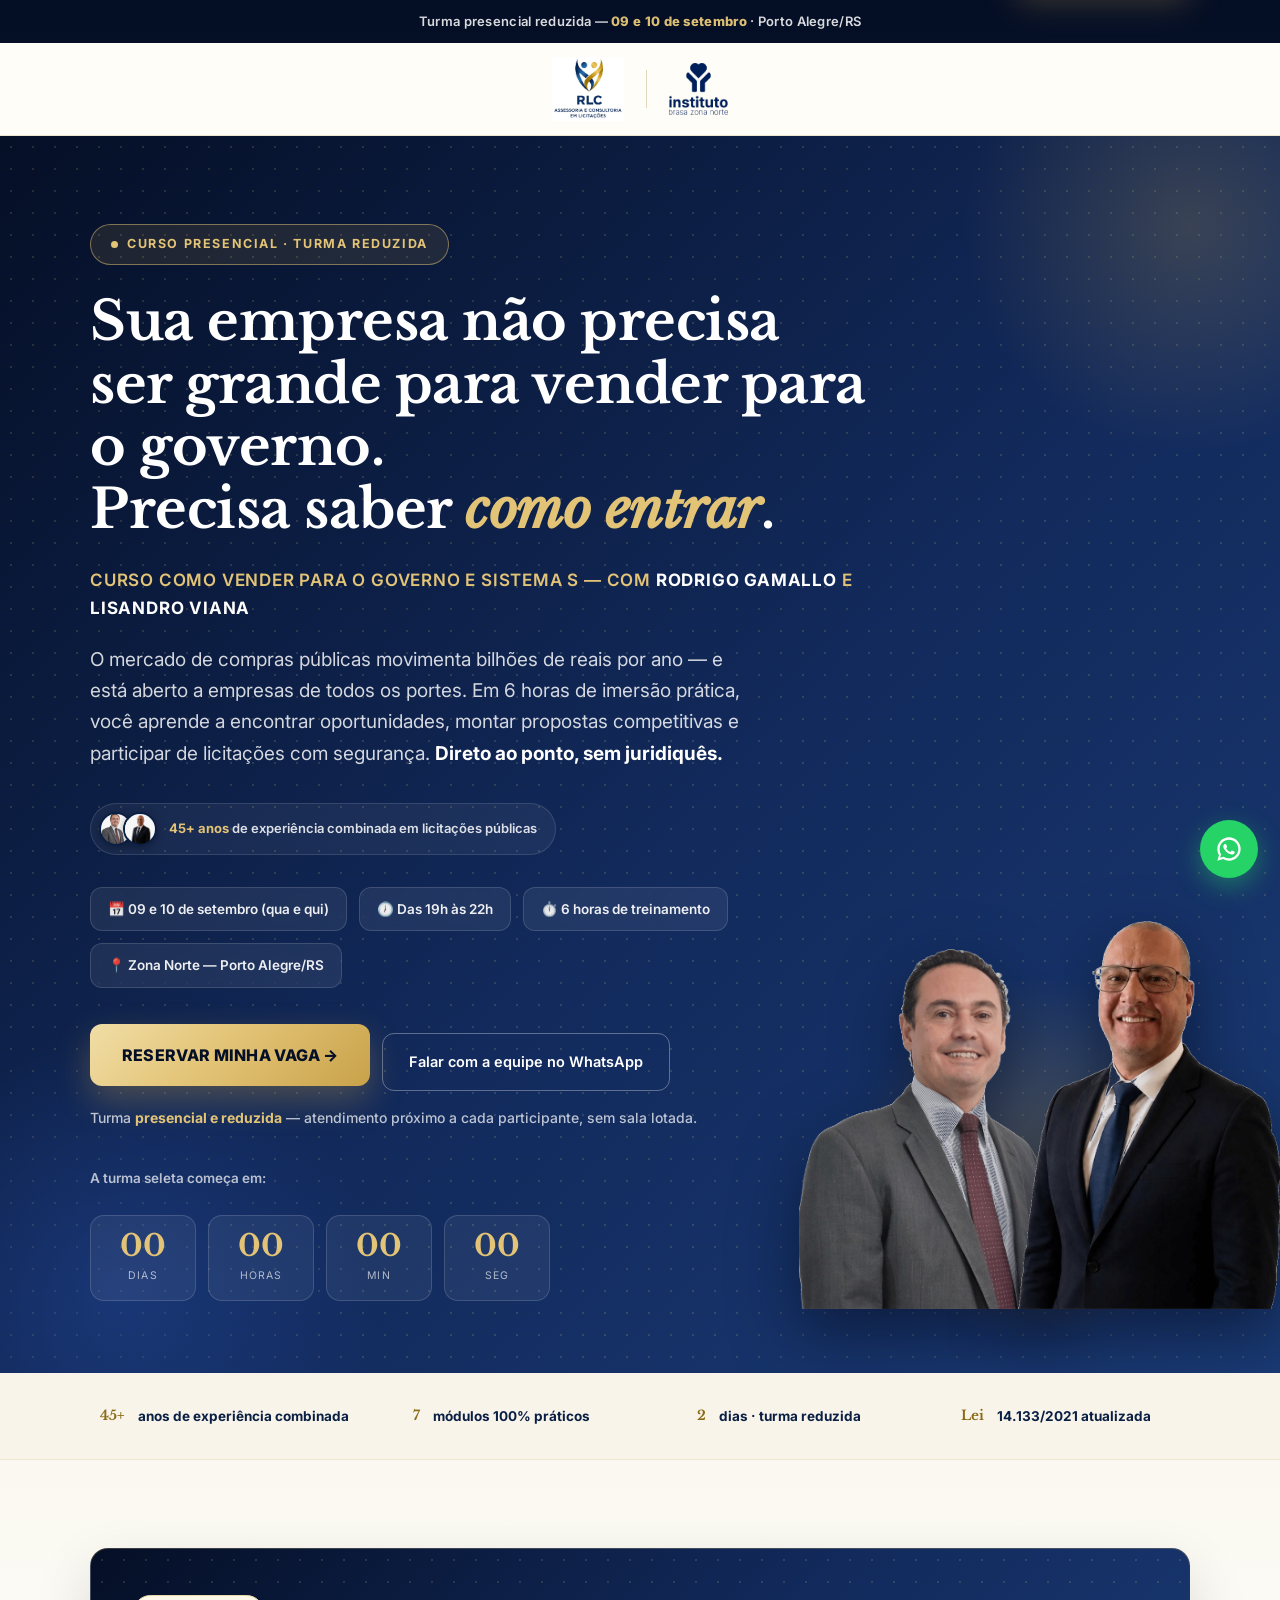
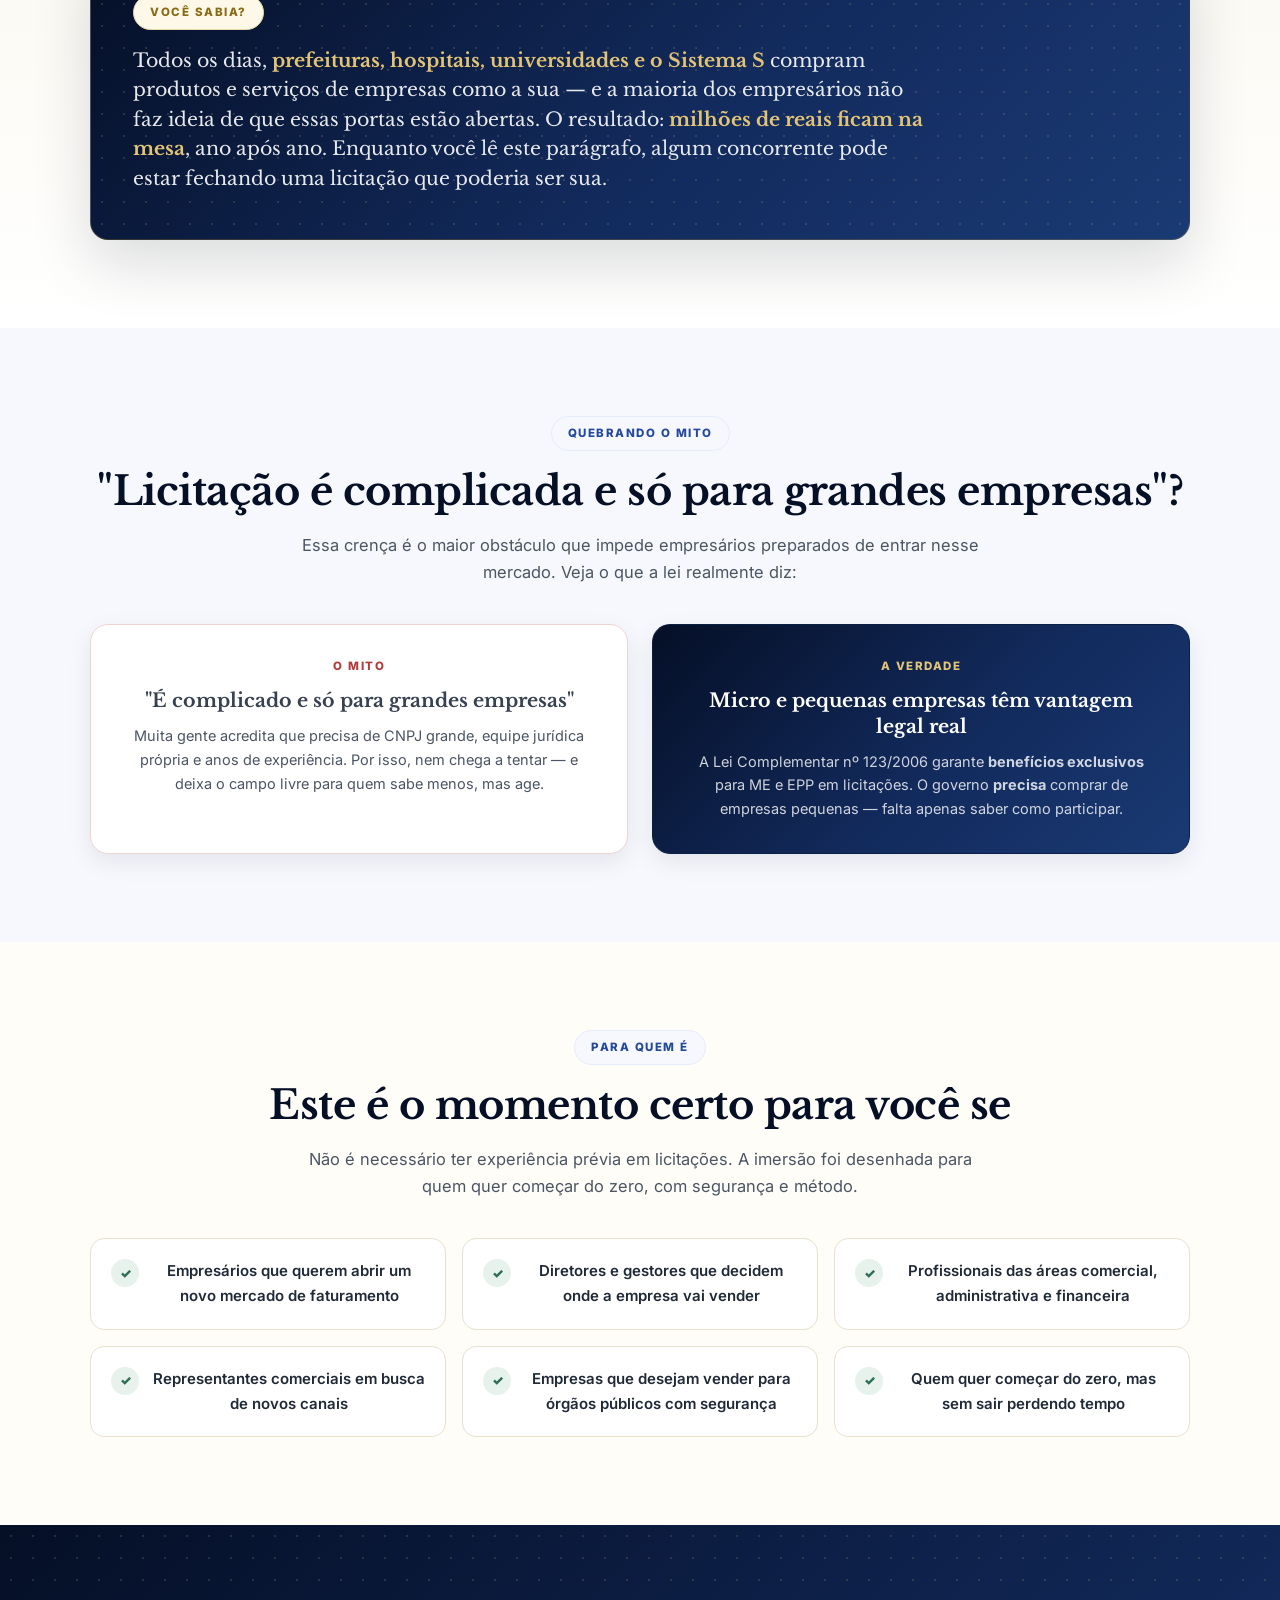
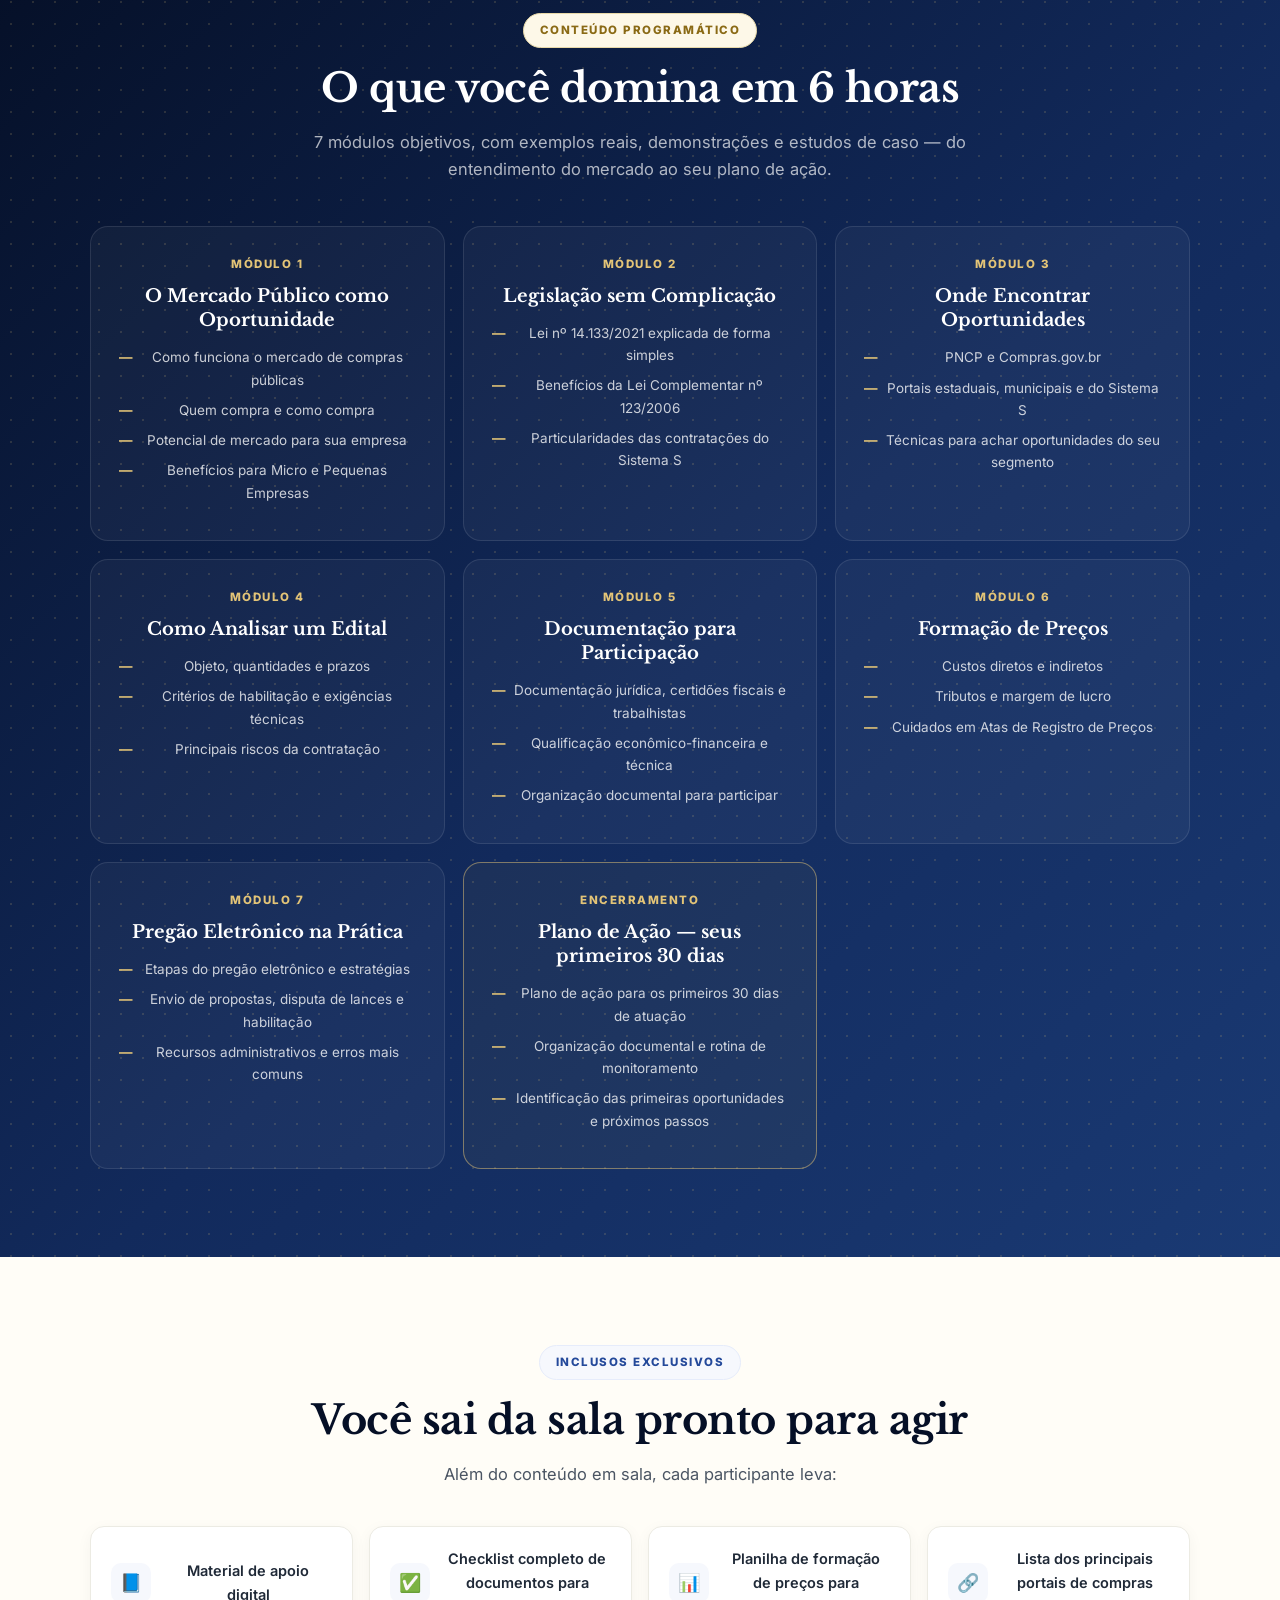
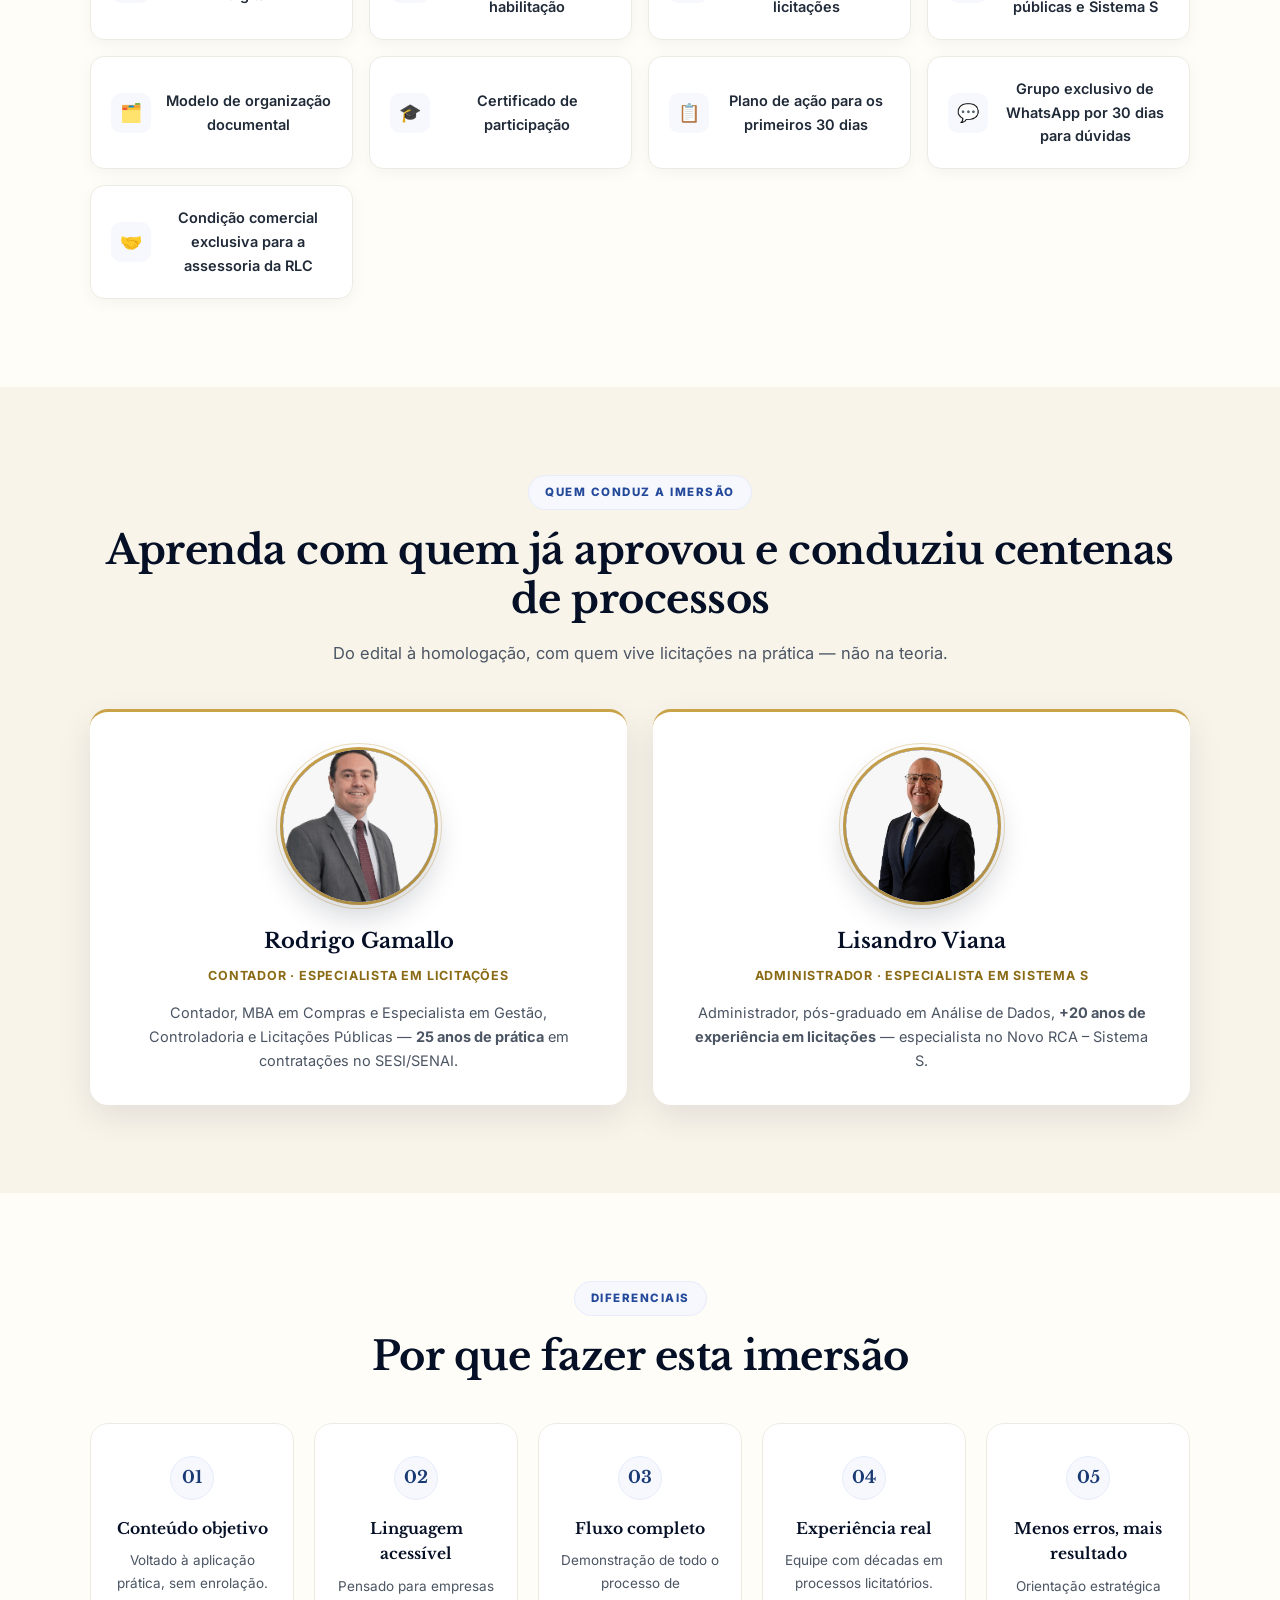
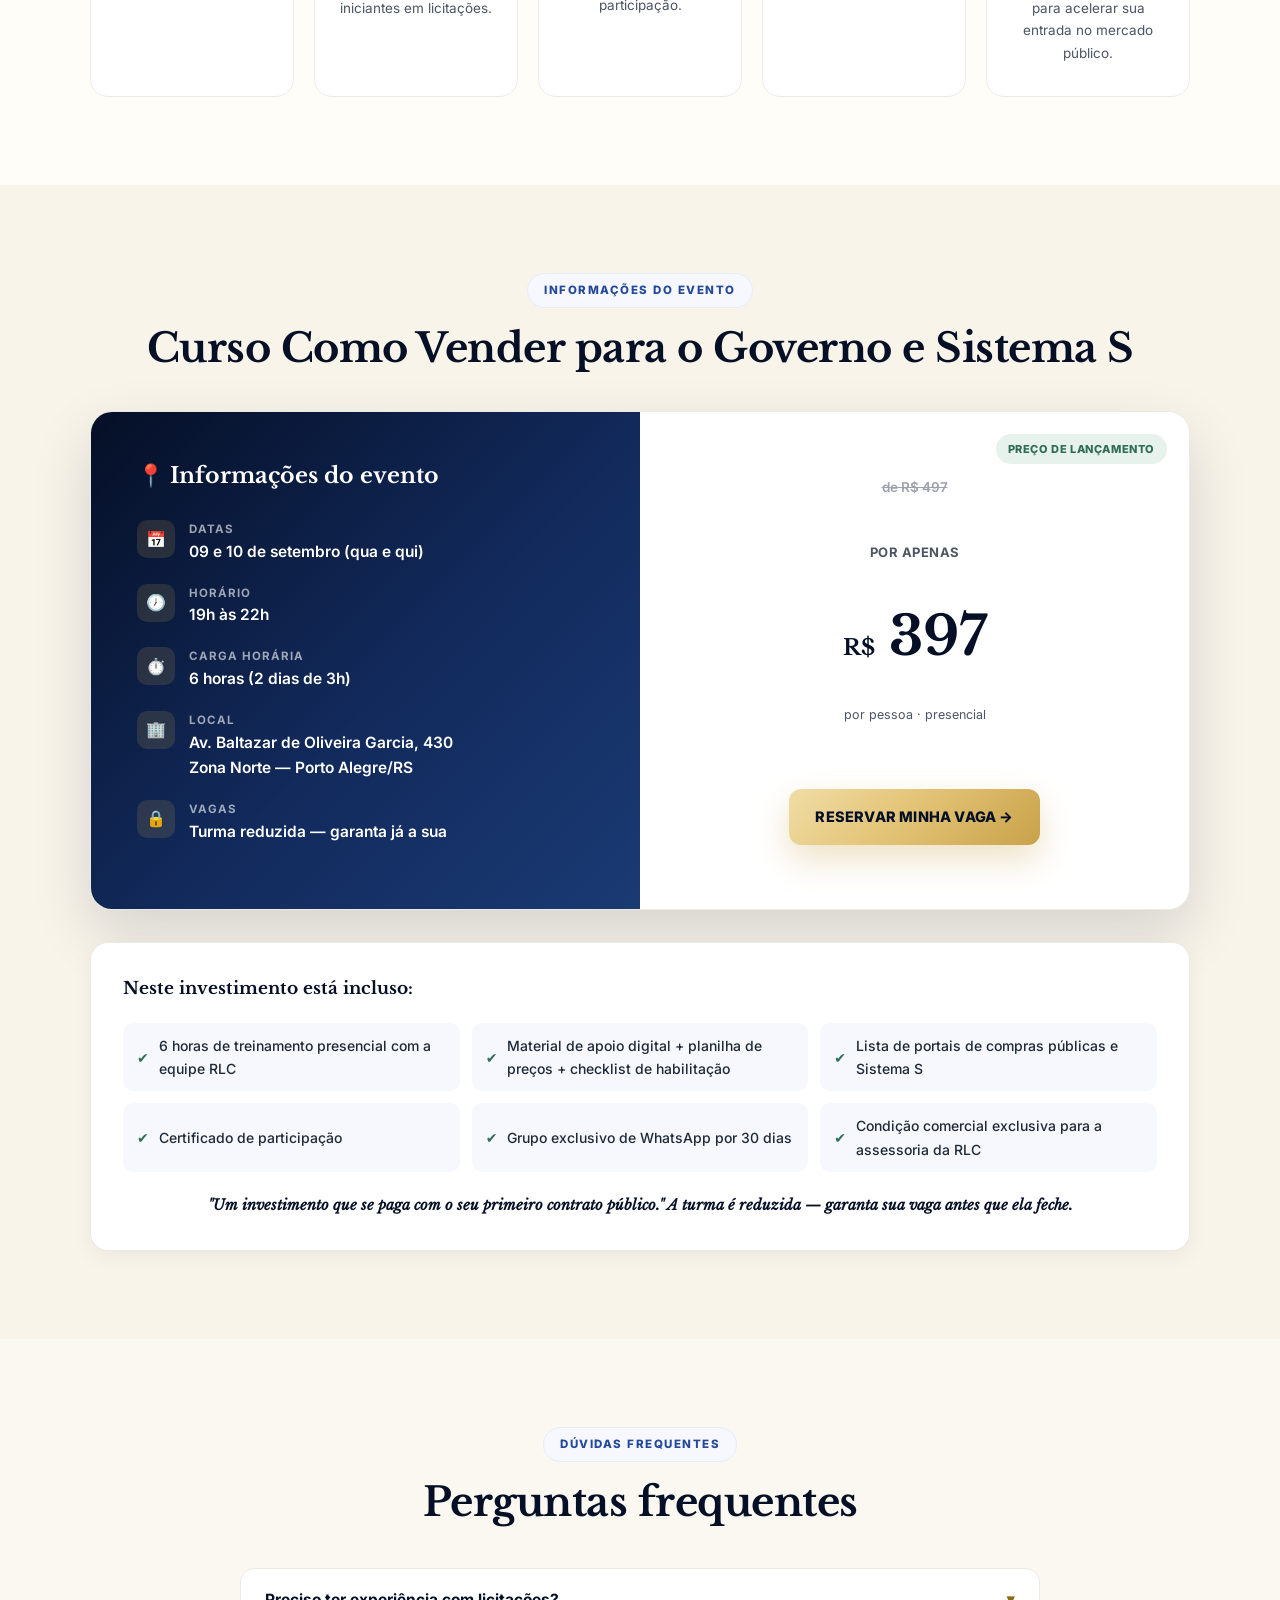
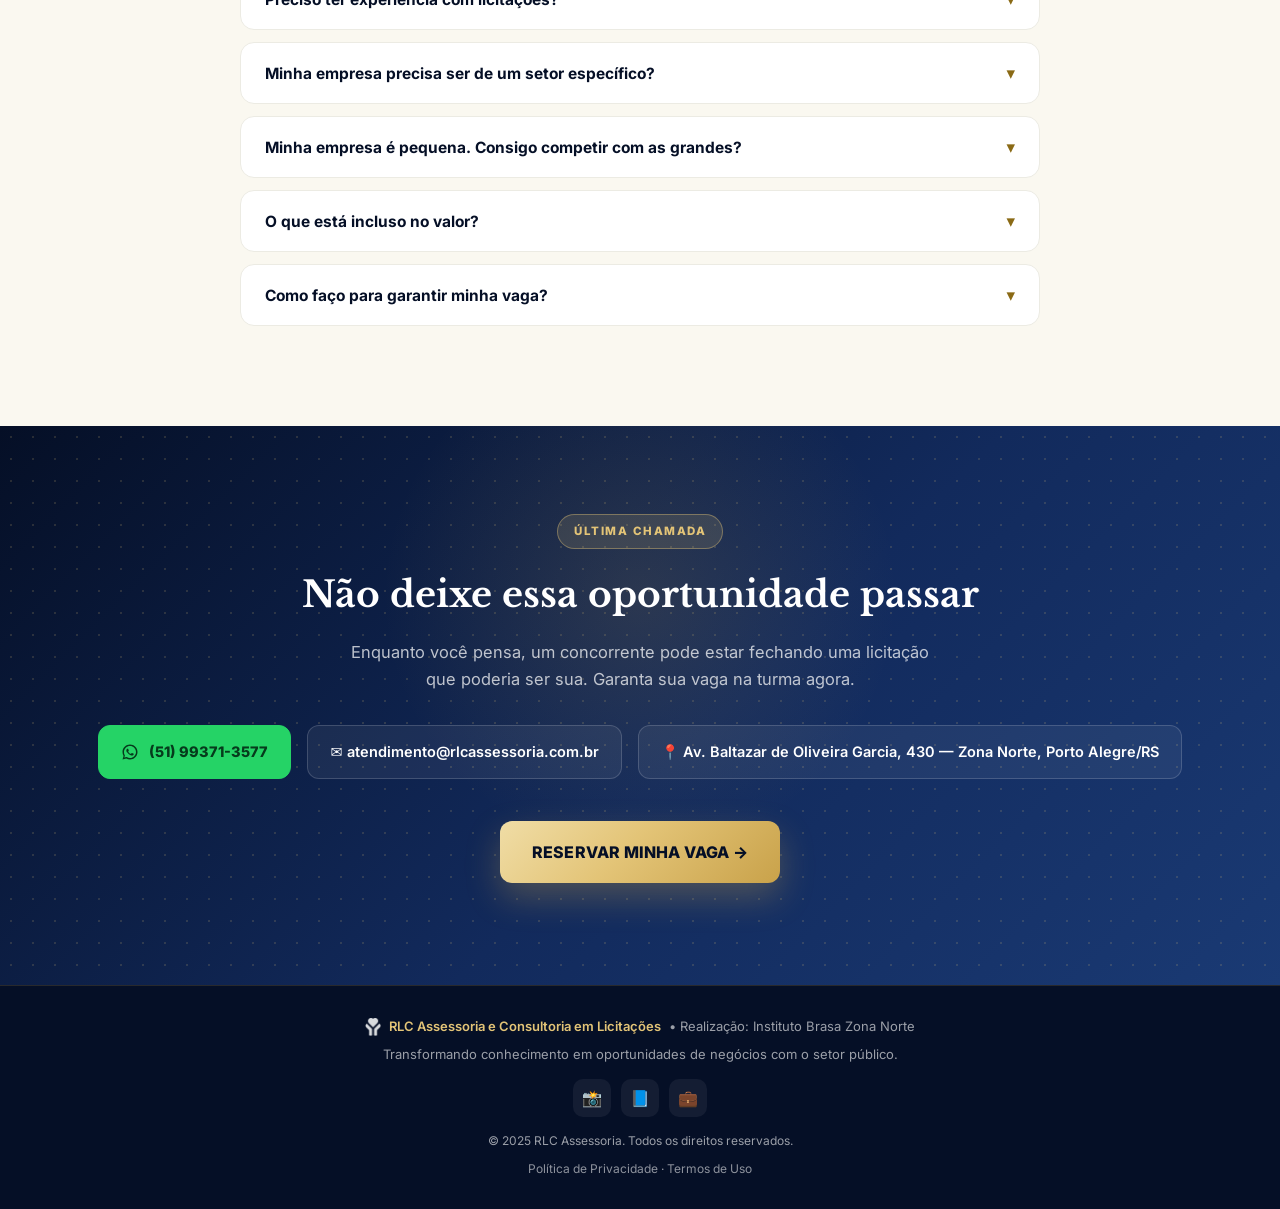
==== commit 5a6b677b: "Swap the page accent from orange to gold; restore the course name Replaces the terracotta accent wit" ====
--- a/index.html
+++ b/index.html
@@ -3,16 +3,16 @@
 <head>
 <meta charset="UTF-8" />
 <meta name="viewport" content="width=device-width, initial-scale=1.0" />
-<title>Curso de Licitações Presencial | Turma Reduzida — RLC Assessoria</title>
-<meta name="description" content="Curso de Licitações Presencial: imersão de 6 horas para sua empresa entrar no mercado de compras públicas: prefeituras, hospitais e Sistema S. Turma reduzida. 09 e 10 de setembro, Porto Alegre/RS." />
+<title>Curso Como Vender para o Governo e Sistema S | Turma Presencial Reduzida — RLC Assessoria</title>
+<meta name="description" content="Curso Como Vender para o Governo e Sistema S: imersão presencial de 6 horas para sua empresa entrar no mercado de compras públicas: prefeituras, hospitais e Sistema S. Turma reduzida. 09 e 10 de setembro, Porto Alegre/RS." />
 <meta property="og:type" content="website" />
-<meta property="og:title" content="Curso de Licitações Presencial | Turma Reduzida" />
+<meta property="og:title" content="Curso Como Vender para o Governo e Sistema S | Turma Presencial Reduzida" />
 <meta property="og:description" content="Imersão presencial de 6 horas para sua empresa entrar no mercado de compras públicas. Turma reduzida — 09 e 10 de setembro, Porto Alegre/RS." />
 <meta property="og:image" content="https://institutobzn-pixel.github.io/marketing.instituto/assets/og-image.jpg" />
 <meta property="og:url" content="https://institutobzn-pixel.github.io/marketing.instituto/" />
 <meta property="og:locale" content="pt_BR" />
 <meta name="twitter:card" content="summary_large_image" />
-<meta name="twitter:title" content="Curso de Licitações Presencial" />
+<meta name="twitter:title" content="Curso Como Vender para o Governo e Sistema S" />
 <meta name="twitter:description" content="Imersão presencial de 6 horas. Turma reduzida — 09 e 10 de setembro, Porto Alegre/RS." />
 <meta name="twitter:image" content="https://institutobzn-pixel.github.io/marketing.instituto/assets/og-image.jpg" />
 <link rel="icon" type="image/png" href="assets/logo/simbolo-azul-profundo.png" />
@@ -28,29 +28,29 @@
     --azul-950:#050f26; --azul-900:#0a1f44; --azul-850:#0d264f; --azul-800:#122a5c;
     --azul-700:#1a3a74; --azul-600:#24499a; --azul-100:#e6ecfb; --azul-50:#f6f8fd;
     --marfim:#f8f4ea; --marfim-escuro:#efe6cf;
-    --laranja:#e2661a; --laranja-claro:#f2924f; --laranja-suave:#fbdcb8; --laranja-escuro:#a8460e;
+    --dourado:#c9a24a; --dourado-claro:#e3c477; --dourado-suave:#f0dda6; --dourado-escuro:#8a6a15;
     --esmeralda:#2f6d55; --esmeralda-bg:#e7f2ec;
     --vermelho:#b23b3b; --vermelho-bg:#fbeaea;
     --cinza-700:#374151; --cinza-600:#4b5563; --cinza-400:#9ca3af; --branco:#fff;
     --sombra:0 24px 60px rgba(5,15,38,.14); --sombra-sm:0 8px 24px rgba(5,15,38,.08);
     --raio:18px;
-    --grad-laranja:linear-gradient(135deg,var(--laranja-suave),var(--laranja-claro) 45%,var(--laranja));
+    --grad-dourado:linear-gradient(135deg,var(--dourado-suave),var(--dourado-claro) 45%,var(--dourado));
     --grad-azul:linear-gradient(135deg,var(--azul-950),var(--azul-800) 55%,var(--azul-700));
-    --pontilhado:radial-gradient(rgba(242,146,79,.16) 1px,transparent 1.5px);
+    --pontilhado:radial-gradient(rgba(227,196,119,.16) 1px,transparent 1.5px);
   }
   *{margin:0;padding:0;box-sizing:border-box}
   html{scroll-behavior:smooth}
-  body{font-family:'Inter',system-ui,sans-serif;color:var(--cinza-700);background:#fffaf4;line-height:1.65;-webkit-font-smoothing:antialiased}
+  body{font-family:'Inter',system-ui,sans-serif;color:var(--cinza-700);background:#fffdf7;line-height:1.65;-webkit-font-smoothing:antialiased}
   .container{max-width:1140px;margin:0 auto;padding:0 20px}
   h1,h2,h3{font-family:'Libre Baskerville',Georgia,serif}
   em{font-style:italic}
 
   /* ===== TOPO ===== */
   .topbar{background:var(--azul-950);color:rgba(255,255,255,.88);font-size:13px;font-weight:600;text-align:center;padding:11px 16px;letter-spacing:.3px}
-  .topbar span{color:var(--laranja-claro);font-weight:800}
+  .topbar span{color:var(--dourado-claro);font-weight:800}
 
   /* ===== BARRA DE MARCAS ===== */
-  .header-marcas{background:#fffaf4;border-bottom:1px solid #efe6cf}
+  .header-marcas{background:#fffdf7;border-bottom:1px solid #efe6cf}
   .header-marcas-linha{display:flex;align-items:center;justify-content:center;gap:22px;padding:14px 20px}
   .logo-rlc{height:64px;width:auto}
   .logo-instituto{height:52px;width:auto}
@@ -63,7 +63,7 @@
   }
 
   /* ===== CTA FIXA ===== */
-  .cta-fixa{position:fixed;top:0;left:0;right:0;background:var(--azul-950);border-bottom:1px solid rgba(226,102,26,.3);box-shadow:0 8px 24px rgba(5,15,38,.25);z-index:1000;transform:translateY(-100%);transition:transform .3s ease}
+  .cta-fixa{position:fixed;top:0;left:0;right:0;background:var(--azul-950);border-bottom:1px solid rgba(201,162,74,.3);box-shadow:0 8px 24px rgba(5,15,38,.25);z-index:1000;transform:translateY(-100%);transition:transform .3s ease}
   .cta-fixa.visivel{transform:translateY(0)}
   .cta-fixa .container{display:flex;align-items:center;justify-content:space-between;gap:16px;padding:12px 20px}
   .cta-fixa-texto{display:flex;flex-direction:column;color:#fff}
@@ -74,7 +74,7 @@
 
   /* ===== HERO ===== */
   .hero{position:relative;background:var(--pontilhado),var(--grad-azul);background-size:22px 22px,auto;color:#fff;padding:88px 0 0;overflow:hidden}
-  .hero::before{content:"";position:absolute;top:-140px;right:-140px;width:460px;height:460px;background:radial-gradient(circle,rgba(226,102,26,.22),transparent 70%);border-radius:50%}
+  .hero::before{content:"";position:absolute;top:-140px;right:-140px;width:460px;height:460px;background:radial-gradient(circle,rgba(201,162,74,.22),transparent 70%);border-radius:50%}
   .hero::after{content:"";position:absolute;bottom:-180px;left:-140px;width:520px;height:520px;background:radial-gradient(circle,rgba(36,73,154,.45),transparent 70%);border-radius:50%}
   .hero .container{position:relative;z-index:2;padding-bottom:64px;display:grid;grid-template-columns:1fr;gap:0}
   .hero-fotos{display:none}
@@ -82,7 +82,7 @@
     .hero .container{grid-template-columns:1fr 300px;gap:18px;align-items:end}
     .hero-conteudo{padding-bottom:8px;min-width:0}
     .hero-fotos{display:flex;align-items:flex-end;justify-content:center;position:relative;height:100%;min-height:400px}
-    .hero-fotos::before{content:"";position:absolute;bottom:-30px;left:50%;transform:translateX(-50%);width:360px;height:360px;background:radial-gradient(circle,rgba(226,102,26,.32),transparent 72%);border-radius:50%;z-index:0}
+    .hero-fotos::before{content:"";position:absolute;bottom:-30px;left:50%;transform:translateX(-50%);width:360px;height:360px;background:radial-gradient(circle,rgba(201,162,74,.32),transparent 72%);border-radius:50%;z-index:0}
     .hero-fotos img{position:relative;height:388px;width:auto;max-width:none;object-fit:contain;object-position:bottom;filter:drop-shadow(0 24px 32px rgba(2,6,20,.5));transition:transform .45s cubic-bezier(.2,.8,.2,1),filter .45s ease}
     .hero-fotos img:first-child{margin-right:-48px;z-index:1;height:360px;filter:drop-shadow(0 24px 32px rgba(2,6,20,.5)) brightness(.94)}
     .hero-fotos img:last-child{z-index:2}
@@ -94,17 +94,17 @@
     .hero-fotos img{height:420px}
     .hero-fotos img:first-child{height:390px;margin-right:-50px}
   }
-  .badge{display:inline-flex;align-items:center;gap:9px;background:rgba(226,102,26,.12);border:1px solid rgba(242,146,79,.5);color:var(--laranja-claro);font-weight:700;font-size:12.5px;text-transform:uppercase;letter-spacing:1.6px;padding:9px 20px;border-radius:100px;margin-bottom:26px}
-  .badge .ponto{width:7px;height:7px;background:var(--laranja-claro);border-radius:50%;animation:pulse 1.8s infinite}
+  .badge{display:inline-flex;align-items:center;gap:9px;background:rgba(201,162,74,.12);border:1px solid rgba(227,196,119,.5);color:var(--dourado-claro);font-weight:700;font-size:12.5px;text-transform:uppercase;letter-spacing:1.6px;padding:9px 20px;border-radius:100px;margin-bottom:26px}
+  .badge .ponto{width:7px;height:7px;background:var(--dourado-claro);border-radius:50%;animation:pulse 1.8s infinite}
   @keyframes pulse{0%,100%{opacity:1;transform:scale(1)}50%{opacity:.35;transform:scale(.7)}}
   .hero h1{font-size:clamp(32px,5vw,54px);font-weight:800;line-height:1.16;letter-spacing:-.5px;margin-bottom:24px;max-width:820px}
-  .hero h1 em{font-style:italic;font-weight:700;color:var(--laranja-claro)}
-  .hero .curso-nome{font-size:clamp(15px,1.6vw,17px);font-weight:600;color:var(--laranja-claro);text-transform:uppercase;letter-spacing:.8px;margin-bottom:22px}
+  .hero h1 em{font-style:italic;font-weight:700;color:var(--dourado-claro)}
+  .hero .curso-nome{font-size:clamp(15px,1.6vw,17px);font-weight:600;color:var(--dourado-claro);text-transform:uppercase;letter-spacing:.8px;margin-bottom:22px}
   .hero .curso-nome strong{color:#fff;font-weight:700}
   .hero .subtitulo{font-size:clamp(16px,1.9vw,19px);font-weight:400;color:rgba(255,255,255,.82);max-width:660px;margin-bottom:34px}
   .hero .subtitulo strong{color:#fff;font-weight:700}
   .hero-instrutores{display:inline-flex;align-items:center;gap:12px;background:rgba(255,255,255,.05);border:1px solid rgba(255,255,255,.12);padding:8px 18px 8px 8px;border-radius:100px;margin-bottom:32px;transition:background .25s ease,border-color .25s ease,transform .25s ease}
-  .hero-instrutores:hover{background:rgba(255,255,255,.09);border-color:rgba(242,146,79,.4);transform:translateY(-2px)}
+  .hero-instrutores:hover{background:rgba(255,255,255,.09);border-color:rgba(227,196,119,.4);transform:translateY(-2px)}
   .hero-instrutores .avatares img{transition:transform .3s ease}
   .hero-instrutores:hover .avatares img:first-child{transform:translateX(-2px) rotate(-4deg)}
   .hero-instrutores:hover .avatares img:last-child{transform:translateX(2px) rotate(4deg)}
@@ -112,24 +112,24 @@
   .hero-instrutores .avatares img{width:34px;height:34px;border-radius:50%;object-fit:cover;border:2px solid var(--azul-900);box-shadow:0 2px 8px rgba(0,0,0,.3)}
   .hero-instrutores .avatares img:not(:first-child){margin-left:-10px}
   .hero-instrutores span{font-size:13px;font-weight:600;color:rgba(255,255,255,.85)}
-  .hero-instrutores strong{color:var(--laranja-claro);font-weight:700}
+  .hero-instrutores strong{color:var(--dourado-claro);font-weight:700}
 
   .info-evento{display:flex;flex-wrap:wrap;gap:12px;margin-bottom:36px}
   .info-chip{display:inline-flex;align-items:center;gap:9px;background:rgba(255,255,255,.07);border:1px solid rgba(255,255,255,.14);backdrop-filter:blur(6px);padding:10px 17px;border-radius:12px;font-size:13.5px;font-weight:600;color:rgba(255,255,255,.92);transition:transform .25s ease,background .25s ease,border-color .25s ease}
-  .info-chip:hover{transform:translateY(-3px);background:rgba(255,255,255,.12);border-color:rgba(242,146,79,.5)}
-
-  .cta-principal{display:inline-flex;align-items:center;justify-content:center;gap:10px;background:var(--grad-laranja);color:var(--azul-950);font-weight:800;font-size:16px;letter-spacing:.2px;padding:18px 32px;border-radius:12px;text-decoration:none;box-shadow:0 14px 34px rgba(226,102,26,.32);transition:transform .2s,box-shadow .2s;margin-bottom:14px;cursor:pointer;border:none}
-  .cta-principal:hover{transform:translateY(-3px);box-shadow:0 20px 44px rgba(226,102,26,.42)}
+  .info-chip:hover{transform:translateY(-3px);background:rgba(255,255,255,.12);border-color:rgba(227,196,119,.5)}
+
+  .cta-principal{display:inline-flex;align-items:center;justify-content:center;gap:10px;background:var(--grad-dourado);color:var(--azul-950);font-weight:800;font-size:16px;letter-spacing:.2px;padding:18px 32px;border-radius:12px;text-decoration:none;box-shadow:0 14px 34px rgba(201,162,74,.32);transition:transform .2s,box-shadow .2s;margin-bottom:14px;cursor:pointer;border:none}
+  .cta-principal:hover{transform:translateY(-3px);box-shadow:0 20px 44px rgba(201,162,74,.42)}
   .cta-secundario{display:inline-flex;align-items:center;gap:10px;color:#fff;font-weight:600;font-size:14.5px;text-decoration:none;padding:16px 26px;border:1.5px solid rgba(255,255,255,.32);border-radius:12px;margin-left:12px;transition:background .2s,border-color .2s}
   .cta-secundario:hover{background:rgba(255,255,255,.08);border-color:rgba(255,255,255,.5)}
   .cta-linha{display:flex;flex-wrap:wrap;align-items:center}
   .vagas{font-size:14px;color:rgba(255,255,255,.72);font-weight:500;margin-top:6px}
-  .vagas b{color:var(--laranja-claro);font-weight:700}
+  .vagas b{color:var(--dourado-claro);font-weight:700}
 
   .countdown-wrap{display:grid;grid-template-columns:repeat(4,1fr);gap:12px;max-width:460px;margin-top:38px}
   .count-item{background:rgba(255,255,255,.06);border:1px solid rgba(255,255,255,.14);border-radius:14px;padding:15px 10px;text-align:center;transition:transform .25s ease,border-color .25s ease,background .25s ease}
-  .count-item:hover{transform:translateY(-3px);border-color:rgba(242,146,79,.55);background:rgba(255,255,255,.1)}
-  .count-item .num{font-family:'Libre Baskerville',Georgia,serif;font-size:30px;font-weight:700;color:var(--laranja-claro);line-height:1}
+  .count-item:hover{transform:translateY(-3px);border-color:rgba(227,196,119,.55);background:rgba(255,255,255,.1)}
+  .count-item .num{font-family:'Libre Baskerville',Georgia,serif;font-size:30px;font-weight:700;color:var(--dourado-claro);line-height:1}
   .count-item .label{font-size:10.5px;text-transform:uppercase;letter-spacing:1.2px;color:rgba(255,255,255,.65);margin-top:6px}
   .countdown-titulo{font-size:13.5px;font-weight:600;color:rgba(255,255,255,.7);margin-bottom:14px}
 
@@ -137,12 +137,12 @@
   .trust-bar{background:var(--marfim);border-bottom:1px solid var(--marfim-escuro)}
   .trust-grid{display:grid;grid-template-columns:repeat(4,1fr);gap:8px;padding:26px 0}
   .trust-item{display:flex;align-items:center;gap:10px;justify-content:center;text-align:center;font-size:13.5px;font-weight:700;color:var(--azul-900);padding:6px 10px}
-  .trust-item .marca{color:var(--laranja-escuro);font-family:'Libre Baskerville',Georgia,serif;font-weight:700}
+  .trust-item .marca{color:var(--dourado-escuro);font-family:'Libre Baskerville',Georgia,serif;font-weight:700}
 
   /* ===== SEÇÕES ===== */
   section{padding:88px 0}
   .section-tag{display:inline-block;color:var(--azul-600);background:var(--azul-50);border:1px solid var(--azul-100);font-size:11.5px;font-weight:800;text-transform:uppercase;letter-spacing:1.5px;padding:7px 16px;border-radius:100px;margin-bottom:16px}
-  .section-tag.laranja{color:var(--laranja-escuro);background:#fdf0e4;border-color:#f3cda3}
+  .section-tag.dourado{color:var(--dourado-escuro);background:#fdf8e8;border-color:#e8d9a8}
   h2.titulo-secao{font-size:clamp(26px,3.4vw,40px);font-weight:700;letter-spacing:-.5px;line-height:1.22;color:var(--azul-950);margin-bottom:16px}
   .subtitulo-secao{font-size:16.5px;color:var(--cinza-600);max-width:680px}
   .centro{text-align:center}
@@ -150,9 +150,9 @@
 
   /* ===== VOCÊ SABIA ===== */
   .voce-sabia{background:linear-gradient(180deg,#faf8f0,#fff)}
-  .destaque-chamada{background:var(--pontilhado),var(--grad-azul);background-size:22px 22px,auto;color:#fff;border-radius:var(--raio);padding:46px 42px;position:relative;overflow:hidden;box-shadow:var(--sombra);border:1px solid rgba(226,102,26,.25)}
+  .destaque-chamada{background:var(--pontilhado),var(--grad-azul);background-size:22px 22px,auto;color:#fff;border-radius:var(--raio);padding:46px 42px;position:relative;overflow:hidden;box-shadow:var(--sombra);border:1px solid rgba(201,162,74,.25)}
   .destaque-chamada p{font-size:clamp(16px,1.9vw,19px);max-width:800px;color:rgba(255,255,255,.9);font-family:'Libre Baskerville',Georgia,serif;font-weight:400;line-height:1.55}
-  .destaque-chamada b{color:var(--laranja-claro);font-weight:700}
+  .destaque-chamada b{color:var(--dourado-claro);font-weight:700}
 
   /* ===== MITO vs VERDADE ===== */
   .mito{background:var(--azul-50)}
@@ -165,7 +165,7 @@
   .mito-card.mito-verdade{background:var(--grad-azul);color:#fff;border:1.5px solid var(--azul-900)}
   .mito-card .rotulo{font-size:11.5px;font-weight:800;text-transform:uppercase;letter-spacing:1.5px;margin-bottom:12px}
   .mito-falso .rotulo{color:var(--vermelho)}
-  .mito-verdade .rotulo{color:var(--laranja-claro)}
+  .mito-verdade .rotulo{color:var(--dourado-claro)}
   .mito-card h3{font-size:19px;font-weight:700;margin-bottom:10px;line-height:1.35}
   .mito-verdade h3{color:#fff}
   .mito-card p{font-size:14.5px;color:var(--cinza-600)}
@@ -174,7 +174,7 @@
   /* ===== PARA QUEM É ===== */
   .perfis{display:grid;grid-template-columns:repeat(auto-fit,minmax(280px,1fr));gap:16px;margin-top:38px}
   .perfil-card{display:flex;align-items:flex-start;gap:14px;background:#fff;border:1px solid #e7e0cd;border-radius:14px;padding:20px;transition:transform .2s,box-shadow .2s,border-color .2s}
-  .perfil-card:hover{transform:translateY(-4px);box-shadow:var(--sombra-sm);border-color:var(--laranja-claro)}
+  .perfil-card:hover{transform:translateY(-4px);box-shadow:var(--sombra-sm);border-color:var(--dourado-claro)}
   .perfil-card .check{flex-shrink:0;width:28px;height:28px;background:var(--esmeralda-bg);color:var(--esmeralda);border-radius:50%;display:grid;place-items:center;font-size:13px;font-weight:900;transition:transform .3s ease,background .3s ease,color .3s ease}
   .perfil-card:hover .check{transform:scale(1.15);background:var(--esmeralda);color:#fff}
   .perfil-card p{font-weight:600;color:#1f2937;font-size:15px}
@@ -185,40 +185,40 @@
   .modulos .subtitulo-secao{color:rgba(255,255,255,.68)}
   .modulos-grid{display:grid;grid-template-columns:repeat(auto-fit,minmax(320px,1fr));gap:18px;margin-top:42px}
   .modulo-card{background:rgba(255,255,255,.04);border:1px solid rgba(255,255,255,.1);border-radius:var(--raio);padding:28px;transition:transform .25s,background .25s,border-color .25s;display:flex;flex-direction:column}
-  .modulo-card:hover{transform:translateY(-5px);background:rgba(255,255,255,.07);border-color:rgba(242,146,79,.45)}
-  .modulo-num{font-size:11.5px;font-weight:800;text-transform:uppercase;letter-spacing:1.5px;color:var(--laranja-claro);margin-bottom:10px}
+  .modulo-card:hover{transform:translateY(-5px);background:rgba(255,255,255,.07);border-color:rgba(227,196,119,.45)}
+  .modulo-num{font-size:11.5px;font-weight:800;text-transform:uppercase;letter-spacing:1.5px;color:var(--dourado-claro);margin-bottom:10px}
   .modulo-card h3{font-size:18px;font-weight:600;margin-bottom:14px;line-height:1.35}
   .modulo-card ul{list-style:none}
   .modulo-card li{font-size:13.5px;color:rgba(255,255,255,.78);padding-left:20px;position:relative;margin-bottom:8px}
-  .modulo-card li::before{content:"—";position:absolute;left:0;color:var(--laranja-claro);font-weight:700}
+  .modulo-card li::before{content:"—";position:absolute;left:0;color:var(--dourado-claro);font-weight:700}
 
   /* ===== BÔNUS ===== */
   .bonus-grid{display:grid;grid-template-columns:repeat(auto-fit,minmax(240px,1fr));gap:16px;margin-top:38px}
   .bonus-item{background:#fff;border:1px solid #ecebe3;border-radius:14px;padding:20px;display:flex;align-items:center;gap:13px;font-weight:600;color:#1f2937;font-size:14.5px;box-shadow:0 4px 16px rgba(5,15,38,.045);transition:transform .25s ease,box-shadow .25s ease,border-color .25s ease}
-  .bonus-item:hover{transform:translateY(-4px);box-shadow:0 14px 30px rgba(5,15,38,.1);border-color:var(--laranja-claro)}
+  .bonus-item:hover{transform:translateY(-4px);box-shadow:0 14px 30px rgba(5,15,38,.1);border-color:var(--dourado-claro)}
   .bonus-item .icone{width:40px;height:40px;background:var(--azul-50);color:var(--azul-600);border-radius:10px;display:grid;place-items:center;font-size:18px;flex-shrink:0;transition:transform .3s ease,background .3s ease,color .3s ease}
-  .bonus-item:hover .icone{transform:scale(1.12) rotate(-4deg);background:var(--laranja);color:#fff}
+  .bonus-item:hover .icone{transform:scale(1.12) rotate(-4deg);background:var(--dourado);color:#fff}
 
   /* ===== INSTRUTORES ===== */
   .instrutores{background:var(--marfim)}
   .instrutor-grid{display:grid;grid-template-columns:repeat(auto-fit,minmax(320px,1fr));gap:26px;margin-top:42px}
-  .instrutor-card{background:#fff;border-radius:var(--raio);padding:38px 34px 32px;box-shadow:0 12px 34px rgba(5,15,38,.09);border-top:3px solid var(--laranja);text-align:center;transition:transform .35s ease,box-shadow .35s ease}
+  .instrutor-card{background:#fff;border-radius:var(--raio);padding:38px 34px 32px;box-shadow:0 12px 34px rgba(5,15,38,.09);border-top:3px solid var(--dourado);text-align:center;transition:transform .35s ease,box-shadow .35s ease}
   .instrutor-card:hover{transform:translateY(-7px);box-shadow:0 26px 50px rgba(5,15,38,.16)}
-  .instrutor-foto-wrap{position:relative;width:152px;height:152px;margin:0 auto 22px;border-radius:50%;box-shadow:0 14px 30px rgba(5,15,38,.18),0 0 0 3px var(--laranja),0 0 0 6px #fff,0 0 0 7px rgba(226,102,26,.35);overflow:hidden;transition:box-shadow .35s ease}
-  .instrutor-card:hover .instrutor-foto-wrap{box-shadow:0 18px 36px rgba(226,102,26,.3),0 0 0 3px var(--laranja),0 0 0 6px #fff,0 0 0 9px rgba(226,102,26,.5)}
-  .instrutor-foto-fallback{position:absolute;inset:0;border-radius:50%;background:var(--grad-azul);color:var(--laranja-claro);display:grid;place-items:center;font-family:'Libre Baskerville',Georgia,serif;font-size:42px;font-weight:600}
+  .instrutor-foto-wrap{position:relative;width:152px;height:152px;margin:0 auto 22px;border-radius:50%;box-shadow:0 14px 30px rgba(5,15,38,.18),0 0 0 3px var(--dourado),0 0 0 6px #fff,0 0 0 7px rgba(201,162,74,.35);overflow:hidden;transition:box-shadow .35s ease}
+  .instrutor-card:hover .instrutor-foto-wrap{box-shadow:0 18px 36px rgba(201,162,74,.3),0 0 0 3px var(--dourado),0 0 0 6px #fff,0 0 0 9px rgba(201,162,74,.5)}
+  .instrutor-foto-fallback{position:absolute;inset:0;border-radius:50%;background:var(--grad-azul);color:var(--dourado-claro);display:grid;place-items:center;font-family:'Libre Baskerville',Georgia,serif;font-size:42px;font-weight:600}
   .instrutor-foto{position:absolute;inset:0;width:100%;height:100%;object-fit:cover;border-radius:50%;transition:transform .5s cubic-bezier(.2,.8,.2,1)}
   .instrutor-card:hover .instrutor-foto{transform:scale(1.08)}
   .instrutor-card h3{font-size:21px;font-weight:700;color:var(--azul-950)}
-  .instrutor-card .cargo{font-size:12.5px;color:var(--laranja-escuro);font-weight:700;text-transform:uppercase;letter-spacing:.8px;margin:7px 0 15px}
+  .instrutor-card .cargo{font-size:12.5px;color:var(--dourado-escuro);font-weight:700;text-transform:uppercase;letter-spacing:.8px;margin:7px 0 15px}
   .instrutor-card p{font-size:14.5px;color:var(--cinza-600)}
 
   /* ===== POR QUE FAZER ===== */
   .motivos-grid{display:grid;grid-template-columns:repeat(auto-fit,minmax(200px,1fr));gap:20px;margin-top:42px}
   .motivo-card{text-align:center;padding:32px 20px;background:#fff;border:1px solid #ecebe3;border-radius:var(--raio);transition:transform .3s ease,box-shadow .3s ease,border-color .3s ease}
-  .motivo-card:hover{transform:translateY(-5px);box-shadow:var(--sombra-sm);border-color:var(--laranja-claro)}
+  .motivo-card:hover{transform:translateY(-5px);box-shadow:var(--sombra-sm);border-color:var(--dourado-claro)}
   .motivo-card .marca-num{width:44px;height:44px;margin:0 auto 16px;border-radius:50%;background:var(--azul-50);color:var(--azul-700);display:grid;place-items:center;font-family:'Libre Baskerville',Georgia,serif;font-weight:700;font-size:17px;border:1px solid var(--azul-100);transition:transform .35s cubic-bezier(.2,.8,.2,1),background .3s ease,color .3s ease}
-  .motivo-card:hover .marca-num{transform:rotate(-8deg) scale(1.1);background:var(--laranja);color:#fff;border-color:var(--laranja)}
+  .motivo-card:hover .marca-num{transform:rotate(-8deg) scale(1.1);background:var(--dourado);color:#fff;border-color:var(--dourado)}
   .motivo-card h3{font-size:15.5px;font-weight:700;color:var(--azul-950);margin-bottom:8px}
   .motivo-card p{font-size:13.5px;color:var(--cinza-600)}
 
@@ -228,8 +228,8 @@
   .evento-info h3{font-size:22px;font-weight:600;margin-bottom:26px}
   .evento-linha{display:flex;gap:14px;margin-bottom:19px;align-items:flex-start}
   .evento-linha .icone{transition:transform .3s ease,background .3s ease}
-  .evento-linha:hover .icone{transform:scale(1.1);background:rgba(226,102,26,.32)}
-  .evento-linha .icone{width:38px;height:38px;background:rgba(226,102,26,.16);border-radius:10px;display:grid;place-items:center;flex-shrink:0;font-size:16px}
+  .evento-linha:hover .icone{transform:scale(1.1);background:rgba(201,162,74,.32)}
+  .evento-linha .icone{width:38px;height:38px;background:rgba(201,162,74,.16);border-radius:10px;display:grid;place-items:center;flex-shrink:0;font-size:16px}
   .evento-linha .rotulo{font-size:11.5px;text-transform:uppercase;letter-spacing:1px;color:rgba(255,255,255,.6);font-weight:700}
   .evento-linha .valor{font-size:15.5px;font-weight:600}
   .evento-preco{position:relative;display:grid;place-items:center;padding:46px;text-align:center;background:#fff}
@@ -244,7 +244,7 @@
   .incluso h3{font-size:17px;font-weight:700;color:var(--azul-950);margin-bottom:20px}
   .incluso-grid{display:grid;grid-template-columns:repeat(auto-fit,minmax(280px,1fr));gap:12px}
   .incluso-item{display:flex;align-items:center;gap:10px;font-size:14px;font-weight:500;color:#1f2937;padding:11px 14px;background:var(--azul-50);border-radius:10px;transition:background .25s ease,transform .25s ease}
-  .incluso-item:hover{background:#fdf0e4;transform:translateX(3px)}
+  .incluso-item:hover{background:#fdf8e8;transform:translateX(3px)}
   .incluso-item .check{color:var(--esmeralda);font-weight:900;flex-shrink:0}
   .nota-investimento{text-align:center;margin-top:22px;font-size:14.5px;color:var(--azul-950);font-weight:600;font-family:'Libre Baskerville',Georgia,serif;font-style:italic}
 
@@ -252,19 +252,19 @@
   .faq{background:#faf8f0}
   .faq-lista{max-width:800px;margin:42px auto 0}
   .faq-item{background:#fff;border:1px solid #ecebe3;border-radius:14px;margin-bottom:12px;overflow:hidden;transition:box-shadow .25s ease,border-color .25s ease}
-  .faq-item:hover{border-color:rgba(242,146,79,.5);box-shadow:0 6px 18px rgba(5,15,38,.06)}
-  .faq-item.ativo{box-shadow:0 8px 26px rgba(5,15,38,.09);border-color:var(--laranja-claro)}
+  .faq-item:hover{border-color:rgba(227,196,119,.5);box-shadow:0 6px 18px rgba(5,15,38,.06)}
+  .faq-item.ativo{box-shadow:0 8px 26px rgba(5,15,38,.09);border-color:var(--dourado-claro)}
   .faq-pergunta{width:100%;background:none;border:none;padding:20px 24px;font-family:inherit;font-size:15.5px;font-weight:700;color:var(--azul-950);text-align:left;cursor:pointer;display:flex;justify-content:space-between;align-items:center;gap:16px}
-  .faq-pergunta .seta{transition:transform .3s;color:var(--laranja-escuro);flex-shrink:0;font-size:17px}
+  .faq-pergunta .seta{transition:transform .3s;color:var(--dourado-escuro);flex-shrink:0;font-size:17px}
   .faq-item.ativo .faq-pergunta .seta{transform:rotate(180deg)}
   .faq-resposta{max-height:0;overflow:hidden;transition:max-height .35s ease}
   .faq-resposta p{padding:0 24px 22px;font-size:14.5px;color:var(--cinza-600)}
 
   /* ===== CONTATO FINAL ===== */
   .contato-final{background:var(--pontilhado),var(--grad-azul);background-size:22px 22px,auto;color:#fff;text-align:center;position:relative;overflow:hidden}
-  .contato-final::before{content:"";position:absolute;top:-90px;left:50%;transform:translateX(-50%);width:520px;height:520px;background:radial-gradient(circle,rgba(226,102,26,.15),transparent 70%);border-radius:50%}
+  .contato-final::before{content:"";position:absolute;top:-90px;left:50%;transform:translateX(-50%);width:520px;height:520px;background:radial-gradient(circle,rgba(201,162,74,.15),transparent 70%);border-radius:50%}
   .contato-final .container{position:relative;z-index:2}
-  .contato-final .section-tag{background:rgba(242,146,79,.14);border-color:rgba(242,146,79,.4);color:var(--laranja-claro)}
+  .contato-final .section-tag{background:rgba(227,196,119,.14);border-color:rgba(227,196,119,.4);color:var(--dourado-claro)}
   .contato-final h2{font-size:clamp(24px,3.2vw,36px);font-weight:700;margin-bottom:14px;color:#fff}
   .contato-final p{color:rgba(255,255,255,.72);font-size:16.5px;margin-bottom:32px;max-width:600px;margin-left:auto;margin-right:auto}
   .contato-meios{display:flex;flex-wrap:wrap;justify-content:center;gap:16px;margin-bottom:42px}
@@ -274,15 +274,15 @@
   .contato-meio.whats:hover{background:#1fbd5a}
 
   /* ===== RODAPÉ ===== */
-  footer{background:var(--azul-950);border-top:1px solid rgba(226,102,26,.18);color:rgba(255,255,255,.6);text-align:center;padding:30px 20px;font-size:13px}
-  footer .realizacao{color:var(--laranja-claro);font-weight:600}
+  footer{background:var(--azul-950);border-top:1px solid rgba(201,162,74,.18);color:rgba(255,255,255,.6);text-align:center;padding:30px 20px;font-size:13px}
+  footer .realizacao{color:var(--dourado-claro);font-weight:600}
   footer .redes{margin-top:14px;display:flex;justify-content:center;gap:10px}
   footer .redes a{width:38px;height:38px;border-radius:10px;background:rgba(255,255,255,.06);display:grid;place-items:center;color:#fff;text-decoration:none;font-size:16px;transition:background .2s,transform .2s}
-  footer .redes a:hover{background:var(--laranja);color:var(--azul-950);transform:translateY(-2px)}
+  footer .redes a:hover{background:var(--dourado);color:var(--azul-950);transform:translateY(-2px)}
   footer .copyright{margin-top:14px;font-size:12px}
   footer .legal-links{margin-top:8px;font-size:12px}
   footer .legal-links a{color:rgba(255,255,255,.55);text-decoration:none}
-  footer .legal-links a:hover{color:var(--laranja-claro);text-decoration:underline}
+  footer .legal-links a:hover{color:var(--dourado-claro);text-decoration:underline}
 
   /* ===== ANIMAÇÃO ===== */
   .reveal{opacity:0;transform:translateY(28px);transition:opacity .7s ease,transform .7s ease}
@@ -323,8 +323,8 @@
 <!-- ===== CTA FIXA (aparece ao rolar) ===== -->
 <div class="cta-fixa" id="cta-fixa">
   <div class="container">
-    <div class="cta-fixa-texto"><b>Curso de Licitações Presencial</b><span>09 e 10 de setembro · Turma presencial reduzida</span></div>
-    <a class="cta-principal" href="https://wa.me/5551993713577?text=Quero%20garantir%20minha%20vaga%20no%20Curso%20de%20Licita%C3%A7%C3%B5es%20Presencial" target="_blank" rel="noopener">RESERVAR VAGA →</a>
+    <div class="cta-fixa-texto"><b>Curso Como Vender para o Governo e Sistema S</b><span>09 e 10 de setembro · Turma presencial reduzida</span></div>
+    <a class="cta-principal" href="https://wa.me/5551993713577?text=Quero%20garantir%20minha%20vaga%20no%20curso%20Como%20Vender%20para%20o%20Governo%20e%20Sistema%20S" target="_blank" rel="noopener">RESERVAR VAGA →</a>
   </div>
 </div>
 
@@ -334,7 +334,7 @@
   <div class="hero-conteudo">
     <span class="badge"><span class="ponto"></span> Curso Presencial · Turma Reduzida</span>
     <h1>Sua empresa não precisa ser grande para vender para o governo.<br />Precisa saber <em>como entrar</em>.</h1>
-    <p class="curso-nome">Curso de Licitações Presencial com <strong>Rodrigo Gamallo</strong> e <strong>Lisandro Viana</strong></p>
+    <p class="curso-nome">Curso Como Vender para o Governo e Sistema S — com <strong>Rodrigo Gamallo</strong> e <strong>Lisandro Viana</strong></p>
     <p class="subtitulo">O mercado de compras públicas movimenta bilhões de reais por ano — e está aberto a empresas de todos os portes. Em 6 horas de imersão prática, você aprende a encontrar oportunidades, montar propostas competitivas e participar de licitações com segurança. <strong>Direto ao ponto, sem juridiquês.</strong></p>
     <div class="hero-instrutores">
       <span class="avatares">
@@ -350,7 +350,7 @@
       <span class="info-chip">📍 Zona Norte — Porto Alegre/RS</span>
     </div>
     <div class="cta-linha">
-      <a class="cta-principal" href="https://wa.me/5551993713577?text=Quero%20garantir%20minha%20vaga%20no%20Curso%20de%20Licita%C3%A7%C3%B5es%20Presencial" target="_blank" rel="noopener">
+      <a class="cta-principal" href="https://wa.me/5551993713577?text=Quero%20garantir%20minha%20vaga%20no%20curso%20Como%20Vender%20para%20o%20Governo%20e%20Sistema%20S" target="_blank" rel="noopener">
         RESERVAR MINHA VAGA →
       </a>
       <a class="cta-secundario" href="https://wa.me/5551993713577" target="_blank" rel="noopener">Falar com a equipe no WhatsApp</a>
@@ -387,7 +387,7 @@
 <section class="voce-sabia">
   <div class="container">
     <div class="destaque-chamada reveal">
-      <span class="section-tag laranja">Você sabia?</span>
+      <span class="section-tag dourado">Você sabia?</span>
       <p>Todos os dias, <b>prefeituras, hospitais, universidades e o Sistema S</b> compram produtos e serviços de empresas como a sua — e a maioria dos empresários não faz ideia de que essas portas estão abertas. O resultado: <b>milhões de reais ficam na mesa</b>, ano após ano. Enquanto você lê este parágrafo, algum concorrente pode estar fechando uma licitação que poderia ser sua.</p>
     </div>
   </div>
@@ -434,7 +434,7 @@
 <!-- ===== MÓDULOS ===== -->
 <section class="modulos">
   <div class="container centro">
-    <span class="section-tag laranja">Conteúdo programático</span>
+    <span class="section-tag dourado">Conteúdo programático</span>
     <h2 class="titulo-secao">O que você domina em 6 horas</h2>
     <p class="subtitulo-secao">7 módulos objetivos, com exemplos reais, demonstrações e estudos de caso — do entendimento do mercado ao seu plano de ação.</p>
     <div class="modulos-grid">
@@ -473,8 +473,8 @@
         <h3>Pregão Eletrônico na Prática</h3>
         <ul><li>Etapas do pregão eletrônico e estratégias</li><li>Envio de propostas, disputa de lances e habilitação</li><li>Recursos administrativos e erros mais comuns</li></ul>
       </div>
-      <div class="modulo-card reveal" style="border-color:rgba(242,146,79,.5);background:rgba(226,102,26,.06)">
-        <span class="modulo-num" style="color:var(--laranja-claro)">Encerramento</span>
+      <div class="modulo-card reveal" style="border-color:rgba(227,196,119,.5);background:rgba(201,162,74,.06)">
+        <span class="modulo-num" style="color:var(--dourado-claro)">Encerramento</span>
         <h3>Plano de Ação — seus primeiros 30 dias</h3>
         <ul><li>Plano de ação para os primeiros 30 dias de atuação</li><li>Organização documental e rotina de monitoramento</li><li>Identificação das primeiras oportunidades e próximos passos</li></ul>
       </div>
@@ -551,7 +551,7 @@
   <div class="container">
     <div class="centro">
       <span class="section-tag">Informações do evento</span>
-      <h2 class="titulo-secao">Curso de Licitações Presencial</h2>
+      <h2 class="titulo-secao">Curso Como Vender para o Governo e Sistema S</h2>
     </div>
     <div class="evento-card reveal">
       <div class="evento-info">
@@ -568,7 +568,7 @@
         <div class="por">por apenas</div>
         <div class="preco"><small>R$</small> 397</div>
         <div class="pagamento">por pessoa · presencial</div>
-        <a class="cta-principal" href="https://wa.me/5551993713577?text=Quero%20garantir%20minha%20vaga%20no%20Curso%20de%20Licita%C3%A7%C3%B5es%20Presencial" target="_blank" rel="noopener">RESERVAR MINHA VAGA →</a>
+        <a class="cta-principal" href="https://wa.me/5551993713577?text=Quero%20garantir%20minha%20vaga%20no%20curso%20Como%20Vender%20para%20o%20Governo%20e%20Sistema%20S" target="_blank" rel="noopener">RESERVAR MINHA VAGA →</a>
       </div>
     </div>
     <div class="incluso reveal">
@@ -633,7 +633,7 @@
       <span class="contato-meio">📍 Av. Baltazar de Oliveira Garcia, 430 — Zona Norte, Porto Alegre/RS</span>
     </div>
     <div class="cta-linha" style="justify-content:center">
-      <a class="cta-principal" href="https://wa.me/5551993713577?text=Quero%20garantir%20minha%20vaga%20no%20Curso%20de%20Licita%C3%A7%C3%B5es%20Presencial" target="_blank" rel="noopener">RESERVAR MINHA VAGA →</a>
+      <a class="cta-principal" href="https://wa.me/5551993713577?text=Quero%20garantir%20minha%20vaga%20no%20curso%20Como%20Vender%20para%20o%20Governo%20e%20Sistema%20S" target="_blank" rel="noopener">RESERVAR MINHA VAGA →</a>
     </div>
   </div>
 </section>
